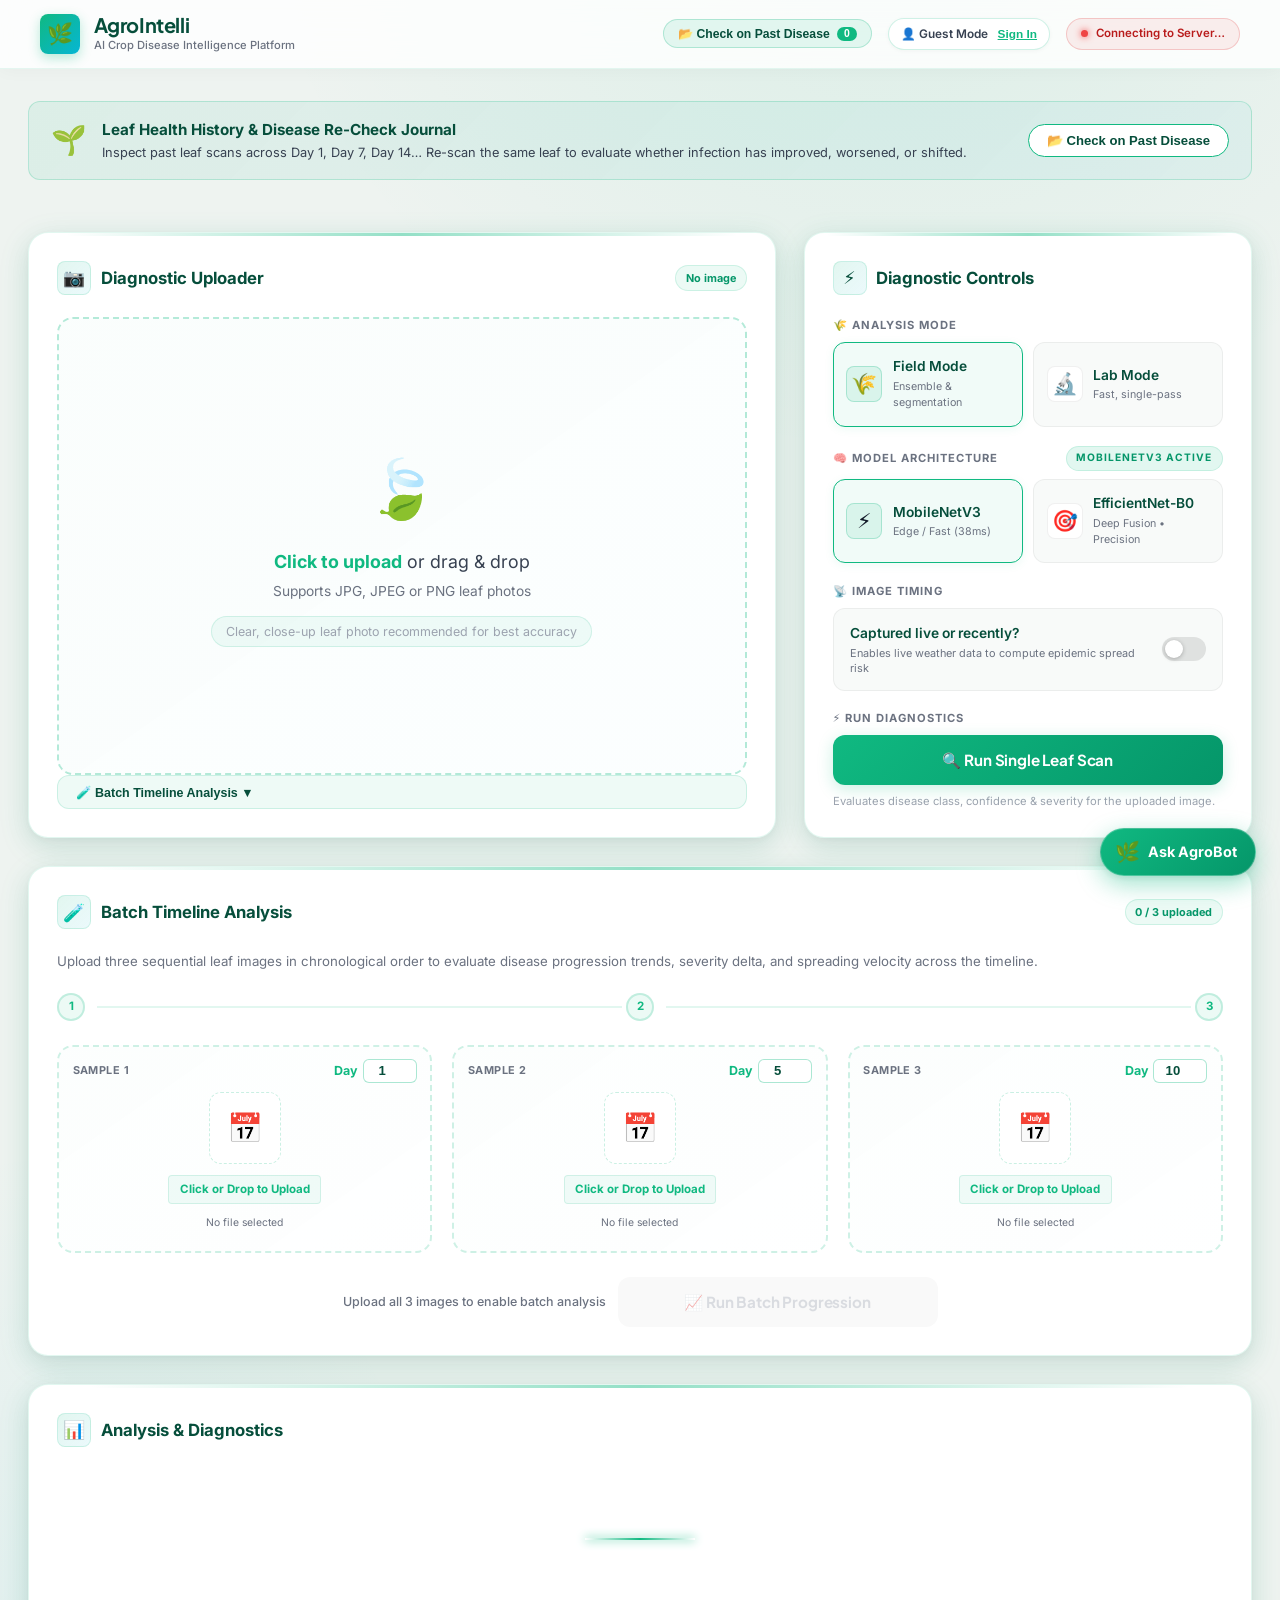
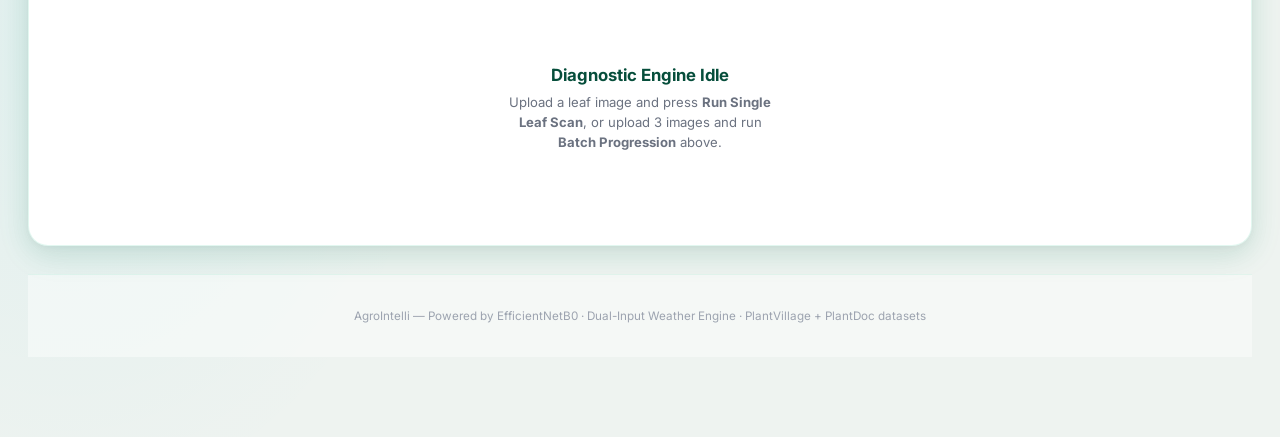
==== frontend/index.html @ dc9109de "fix(auth): resolve login credential field mismatch between frontend and backend" ====
<!DOCTYPE html>
<html lang="en">
<head>
  <meta charset="UTF-8" />
  <meta name="viewport" content="width=device-width, initial-scale=1.0" />
  <title>AgroIntelli — Advanced Crop Disease Intelligence</title>
  <meta name="description" content="AI-powered crop leaf disease detection with batch timeline analysis, weather-based spread risk, and agronomic treatment advisories." />
  <link rel="preconnect" href="https://fonts.googleapis.com">
  <link rel="preconnect" href="https://fonts.gstatic.com" crossorigin>
  <link href="https://fonts.googleapis.com/css2?family=Inter:ital,wght@0,300;0,400;0,500;0,600;0,700;1,400&family=Plus+Jakarta+Sans:wght@500;600;700;800&display=swap" rel="stylesheet">

  <style>
    /* ════════════════════════════════════════════════════════════
       DESIGN TOKENS & RESET
    ════════════════════════════════════════════════════════════ */
    *, *::before, *::after { box-sizing: border-box; margin: 0; padding: 0; }

    :root {
      --bg:           #eef3f0;
      --bg2:          #e6ede9;
      --surface:      #ffffff;
      --surface2:     #f8faf9;
      --border:       rgba(16,185,129,0.12);
      --border-strong:rgba(16,185,129,0.25);

      --green:        #10b981;
      --green-dark:   #059669;
      --green-xdark:  #064e3b;
      --teal:         #06b6d4;
      --teal-dark:    #0891b2;
      --mint:         #34d399;
      --amber:        #d97706;
      --red:          #dc2626;

      --text-1:       #111827;
      --text-2:       #374151;
      --text-3:       #6b7280;
      --text-4:       #9ca3af;

      --sh-xs: 0 1px 4px rgba(0,0,0,0.04);
      --sh-sm: 0 2px 10px rgba(0,0,0,0.05);
      --sh-md: 0 8px 28px rgba(0,0,0,0.06), 0 2px 6px rgba(0,0,0,0.03);
      --sh-lg: 0 16px 48px rgba(0,0,0,0.08), 0 4px 12px rgba(0,0,0,0.04);
      --sh-green: 0 8px 32px rgba(16,185,129,0.12);
      --sh-teal:  0 8px 32px rgba(6,182,212,0.12);

      --r-xl: 20px;
      --r-lg: 16px;
      --r-md: 12px;
      --r-sm: 8px;
      --r-xs: 6px;

      --ease: all 0.25s cubic-bezier(0.4,0,0.2,1);
    }

    html { scroll-behavior: smooth; }

    body {
      font-family: 'Inter', system-ui, sans-serif;
      background: var(--bg);
      background-image:
        radial-gradient(ellipse 80% 50% at 70% -10%, rgba(16,185,129,0.10) 0%, transparent 65%),
        radial-gradient(ellipse 50% 40% at 5% 80%,  rgba(6,182,212,0.06) 0%, transparent 60%);
      color: var(--text-1);
      min-height: 100vh;
      overflow-x: hidden;
      line-height: 1.55;
    }

    h1,h2,h3,h4 { font-family:'Plus Jakarta Sans',sans-serif; font-weight:700; letter-spacing:-0.02em; }

    ::-webkit-scrollbar { width:6px; height:6px; }
    ::-webkit-scrollbar-track { background:var(--bg); }
    ::-webkit-scrollbar-thumb { background:rgba(16,185,129,0.2); border-radius:4px; }
    ::-webkit-scrollbar-thumb:hover { background:rgba(16,185,129,0.35); }

    /* ════════════════════════════════════════════════════════════
       HEADER
    ════════════════════════════════════════════════════════════ */
    header {
      background: rgba(255,255,255,0.82);
      backdrop-filter: blur(18px);
      -webkit-backdrop-filter: blur(18px);
      border-bottom: 1px solid rgba(16,185,129,0.1);
      padding: 0.85rem 2.5rem;
      display: flex; align-items: center; justify-content: space-between;
      position: sticky; top:0; z-index:200;
      box-shadow: 0 2px 16px rgba(0,0,0,0.03);
    }
    .logo-wrap { display:flex; align-items:center; gap:0.85rem; }
    .logo-icon {
      width:40px; height:40px; border-radius:var(--r-sm);
      background: linear-gradient(135deg,#10b981,#06b6d4);
      display:flex; align-items:center; justify-content:center;
      font-size:1.3rem;
      box-shadow: 0 4px 12px rgba(16,185,129,0.3);
    }
    .logo-text-wrap h1 { font-size:1.25rem; color:var(--green-xdark); line-height:1.1; }
    .logo-text-wrap p  { font-size:0.7rem; color:var(--text-3); font-weight:500; margin-top:1px; }

    .header-right { display:flex; align-items:center; gap:1rem; }
    .status-pill {
      display:flex; align-items:center; gap:0.45rem;
      padding:0.38rem 0.9rem;
      border-radius:30px; font-size:0.72rem; font-weight:600;
      border:1px solid rgba(0,0,0,0.06); background:rgba(0,0,0,0.02);
      transition:var(--ease);
    }
    .status-pill .dot {
      width:7px; height:7px; border-radius:50%; background:#9ca3af; flex-shrink:0;
    }
    .status-pill.online  { background:rgba(16,185,129,0.08); border-color:rgba(16,185,129,0.22); color:#047857; }
    .status-pill.online .dot  { background:#10b981; box-shadow:0 0 7px #10b981; animation:pulse 2s infinite; }
    .status-pill.offline { background:rgba(220,38,38,0.07); border-color:rgba(220,38,38,0.2); color:#b91c1c; }
    .status-pill.offline .dot { background:#ef4444; box-shadow:0 0 7px #ef4444; }
    @keyframes pulse { 0%,100%{opacity:1} 50%{opacity:0.5} }

    /* ════════════════════════════════════════════════════════════
       PAGE LAYOUT
    ════════════════════════════════════════════════════════════ */
    .page {
      max-width: 1320px;
      margin: 0 auto;
      padding: 2rem 1.75rem 5rem;
      display: flex; flex-direction: column; gap: 1.75rem;
    }

    /* ════════════════════════════════════════════════════════════
       CARD BASE
    ════════════════════════════════════════════════════════════ */
    .card {
      background: var(--surface);
      border: 1px solid var(--border);
      border-radius: var(--r-xl);
      padding: 1.75rem;
      box-shadow: var(--sh-md), var(--sh-green);
      position: relative; overflow:hidden;
      transition: border-color 0.22s ease, box-shadow 0.22s ease;
    }
    .card::after {
      content:''; position:absolute; top:0; left:0; right:0; height:3px;
      background: linear-gradient(90deg, transparent 5%, rgba(16,185,129,0.45) 50%, transparent 95%);
    }
    .card:hover { border-color:var(--border-strong); box-shadow:var(--sh-lg), var(--sh-green); }

    .card-header {
      display:flex; align-items:center; justify-content:space-between;
      margin-bottom:1.35rem;
    }
    .card-title {
      display:flex; align-items:center; gap:0.6rem;
      font-size:1.05rem; color:var(--green-xdark); font-weight:700;
    }
    .card-title-icon {
      width:34px; height:34px; border-radius:var(--r-sm);
      background: linear-gradient(135deg,rgba(16,185,129,0.12),rgba(6,182,212,0.08));
      border:1px solid rgba(16,185,129,0.15);
      display:flex; align-items:center; justify-content:center; font-size:1.1rem;
    }
    .card-badge {
      font-size:0.68rem; font-weight:700; padding:0.22rem 0.6rem;
      border-radius:20px; background:rgba(16,185,129,0.08);
      color:var(--green-dark); border:1px solid rgba(16,185,129,0.15);
    }

    /* ════════════════════════════════════════════════════════════
       TOP ROW (2-col: Diagnostic Uploader & Diagnostic Controls)
    ════════════════════════════════════════════════════════════ */
    .top-row {
      display:grid;
      grid-template-columns: 1.25fr 0.75fr;
      gap:1.75rem;
      align-items:stretch; /* Equalize column heights */
    }
    .top-row > .card {
      display:flex;
      flex-direction:column;
      height:100%;
    }
    @media(max-width:900px) { .top-row{grid-template-columns:1fr;} }

    /* ════════════════════════════════════════════════════════════
       UPLOAD ZONE (Tall, Prominent Diagnostic Drop Area)
    ════════════════════════════════════════════════════════════ */
    .upload-zone {
      border: 2px dashed rgba(16,185,129,0.3);
      border-radius:var(--r-lg);
      padding: 3rem 2rem;
      text-align:center; cursor:pointer;
      background: linear-gradient(145deg, rgba(16,185,129,0.02), rgba(6,182,212,0.015));
      transition: var(--ease); position:relative;
      flex: 1; /* Expand to match Diagnostic Controls height */
      min-height: 420px; /* Generous height matching controls */
      display:flex;
      flex-direction:column;
      align-items:center;
      justify-content:center;
    }
    .upload-zone:hover, .upload-zone.drag-over {
      background: rgba(16,185,129,0.05);
      border-color: var(--green);
      box-shadow: inset 0 0 32px rgba(16,185,129,0.06);
    }
    /* The file input spans the whole zone */
    .upload-zone > input[type="file"] {
      position:absolute; inset:0; opacity:0; cursor:pointer; width:100%; height:100%; z-index:3;
    }
    .upload-zone.compact {
      flex: 0 0 auto;
      min-height: unset;
      padding:0.85rem 1.15rem;
      display:flex;
      align-items:center;
      gap:0.85rem;
      text-align:left;
      border-style:solid;
      border-color:rgba(16,185,129,0.2);
      margin-bottom:0.85rem;
    }
    .upload-zone.compact .uz-icon { font-size:1.4rem; animation:none !important; margin:0; }
    .upload-zone.compact .uz-sub  { display:none; }
    .upload-zone.compact .uz-hint { display:none; }
    .uz-icon { font-size:3.6rem; display:block; margin-bottom:0.9rem; animation:float 3s ease-in-out infinite; }
    @keyframes float { 0%,100%{transform:translateY(0)} 50%{transform:translateY(-6px)} }
    .uz-label { font-size:1.12rem; color:var(--text-2); }
    .uz-label strong { color:var(--green); font-weight:700; }
    .uz-sub  { font-size:0.86rem; color:var(--text-3); margin-top:5px; }
    .uz-hint {
      font-size:0.78rem; color:var(--text-4); display:inline-block; margin-top:14px;
      background:rgba(16,185,129,0.06); padding:5px 14px; border-radius:20px;
      border:1px solid rgba(16,185,129,0.14);
    }

    @keyframes shake { 0%,100%{transform:translateX(0)} 20%,60%{transform:translateX(-7px)} 40%,80%{transform:translateX(7px)} }
    .shake { animation:shake 0.35s ease-in-out; border-color:var(--red)!important; background:rgba(220,38,38,0.025)!important; }

    /* Preview block */
    #preview-wrap {
      display:none;
      flex: 1; /* Fill remaining height when compact header is active */
      min-height: 340px;
      margin-top:0;
      border-radius:var(--r-md); overflow:hidden;
      position:relative; border:1px solid var(--border); box-shadow:var(--sh-sm);
      animation:slideUp 0.25s ease;
      background:var(--surface2);
    }
    @keyframes slideUp { from{opacity:0;transform:translateY(8px)} to{opacity:1;transform:translateY(0)} }
    #preview-img {
      width:100%; height:100%; max-height:380px; object-fit:contain; display:block;
      padding:0.6rem; background:var(--surface2);
    }
    #remove-img {
      position:absolute; top:10px; right:10px;
      background:rgba(0,0,0,0.65); color:#fff; border:none; border-radius:50%;
      width:28px; height:28px; font-size:0.75rem; cursor:pointer;
      display:flex; align-items:center; justify-content:center; transition:var(--ease);
      z-index:10;
    }
    #remove-img:hover { background:var(--red); transform:scale(1.1); }

    .batch-scroll-btn {
      display:inline-flex; align-items:center; gap:0.4rem;
      margin-top:auto; /* Anchor to bottom of uploader card */
      padding:0.55rem 1.1rem; border-radius:var(--r-md); cursor:pointer;
      font-size:0.78rem; font-weight:700; color:var(--green-xdark);
      background:rgba(16,185,129,0.07); border:1px solid rgba(16,185,129,0.16);
      transition:var(--ease);
    }
    .batch-scroll-btn:hover { background:rgba(16,185,129,0.13); border-color:var(--green); transform:translateY(-1px); }

    /* ════════════════════════════════════════════════════════════
       RIGHT CONTROLS CARD
    ════════════════════════════════════════════════════════════ */
    .ctrl-section { display:flex; flex-direction:column; gap:1.2rem; }

    .ctrl-section-label {
      font-size:0.7rem; font-weight:700; text-transform:uppercase;
      letter-spacing:0.09em; color:var(--text-3); margin-bottom:0.5rem;
    }

    /* Mode cards */
    .mode-grid { display:grid; grid-template-columns:1fr 1fr; gap:0.65rem; }
    .mode-card {
      background:var(--surface2); border:1px solid rgba(0,0,0,0.05);
      border-radius:var(--r-md); padding:0.85rem 0.8rem;
      cursor:pointer; display:flex; align-items:center; gap:0.65rem;
      transition:var(--ease); user-select:none;
    }
    .mode-card:hover { background:rgba(16,185,129,0.03); border-color:rgba(16,185,129,0.15); }
    .mode-card.active {
      background:rgba(16,185,129,0.06); border-color:var(--green);
      box-shadow:0 2px 10px rgba(16,185,129,0.08);
    }
    .mc-icon {
      width:36px; height:36px; border-radius:var(--r-sm);
      background:#fff; border:1px solid rgba(0,0,0,0.06);
      display:flex; align-items:center; justify-content:center; font-size:1.3rem;
      flex-shrink:0; transition:var(--ease);
    }
    .mode-card.active .mc-icon { background:rgba(16,185,129,0.1); border-color:rgba(16,185,129,0.25); }
    .mc-title { font-size:0.86rem; font-weight:600; color:var(--green-xdark); }
    .mc-desc  { font-size:0.67rem; color:var(--text-3); margin-top:1px; }

    /* Toggle pill */
    .toggle-pill {
      background:var(--surface2); border:1px solid rgba(0,0,0,0.05);
      border-radius:var(--r-md); padding:0.85rem 1rem;
      display:flex; align-items:center; justify-content:space-between; gap:0.8rem;
    }
    .tp-info {}
    .tp-title { font-size:0.86rem; font-weight:600; color:var(--green-xdark); }
    .tp-desc  { font-size:0.68rem; color:var(--text-3); margin-top:2px; line-height:1.4; }
    .switch { position:relative; display:inline-block; width:44px; height:24px; flex-shrink:0; }
    .switch input { opacity:0; width:0; height:0; }
    .slider { position:absolute; cursor:pointer; inset:0; background:rgba(0,0,0,0.1); border-radius:34px; transition:.28s; }
    .slider::before { position:absolute; content:''; height:18px; width:18px; left:3px; bottom:3px; background:#fff; border-radius:50%; box-shadow:0 1px 4px rgba(0,0,0,0.25); transition:.28s cubic-bezier(0.4,0,0.2,1); }
    .switch input:checked + .slider { background:var(--green); }
    .switch input:checked + .slider::before { transform:translateX(20px); }

    /* Primary action button */
    .btn {
      width:100%; padding:0.92rem 1.2rem;
      border:none; border-radius:var(--r-md);
      font-family:'Plus Jakarta Sans',sans-serif;
      font-size:0.95rem; font-weight:700; cursor:pointer;
      display:flex; align-items:center; justify-content:center; gap:0.5rem;
      transition:var(--ease); letter-spacing:-0.01em; position:relative; overflow:hidden;
    }
    .btn::before {
      content:''; position:absolute; inset:0;
      background:rgba(255,255,255,0); transition:background 0.2s;
    }
    .btn:hover:not(:disabled)::before { background:rgba(255,255,255,0.08); }
    .btn-green {
      background:linear-gradient(135deg,var(--green),var(--green-dark));
      color:#fff; box-shadow:0 4px 16px rgba(16,185,129,0.22);
    }
    .btn-green:hover:not(:disabled) { transform:translateY(-1.5px); box-shadow:0 7px 22px rgba(16,185,129,0.3); }
    .btn-teal  {
      background:linear-gradient(135deg,var(--teal),var(--teal-dark));
      color:#fff; box-shadow:0 4px 16px rgba(6,182,212,0.22);
    }
    .btn-teal:hover:not(:disabled) { transform:translateY(-1.5px); box-shadow:0 7px 22px rgba(6,182,212,0.3); }
    .btn:active:not(:disabled) { transform:translateY(0) !important; }
    .btn:disabled { opacity:0.38; cursor:not-allowed; background:rgba(0,0,0,0.07); color:var(--text-4); box-shadow:none; }

    .spinner { width:17px; height:17px; border:2px solid rgba(255,255,255,.3); border-top-color:#fff; border-radius:50%; animation:spin .65s linear infinite; display:none; flex-shrink:0; }
    @keyframes spin { to{transform:rotate(360deg)} }

    /* Hidden radio (no pointer-events kill needed - these are truly hidden) */
    .radio-hidden { position:absolute; opacity:0; width:0; height:0; pointer-events:none; }

    /* ════════════════════════════════════════════════════════════
       BATCH ANALYSIS — FULL WIDTH
    ════════════════════════════════════════════════════════════ */
    .step-indicator {
      display:flex; align-items:center; gap:0; margin-bottom:1.5rem;
    }
    .step-item {
      display:flex; align-items:center; gap:0.5rem; flex:1;
    }
    .step-item:last-child { flex:0; }
    .step-dot {
      width:28px; height:28px; border-radius:50%; flex-shrink:0;
      background:rgba(16,185,129,0.08); border:2px solid rgba(16,185,129,0.2);
      display:flex; align-items:center; justify-content:center;
      font-size:0.72rem; font-weight:700; color:var(--green);
      transition:var(--ease);
    }
    .step-dot.filled {
      background:var(--green); border-color:var(--green); color:#fff;
      box-shadow:0 2px 8px rgba(16,185,129,0.3);
    }
    .step-dot.filled::after { content:'✓'; font-size:0.82rem; }
    .step-dot.filled span { display:none; }
    .step-line { flex:1; height:2px; background:rgba(16,185,129,0.12); margin:0 0.25rem; transition:var(--ease); }
    .step-line.filled { background:var(--green); }
    .step-label { font-size:0.68rem; font-weight:600; color:var(--text-3); }

    /* Batch slot grid */
    .batch-grid {
      display:grid; grid-template-columns:repeat(3,1fr); gap:1.25rem;
    }
    @media(max-width:640px) { .batch-grid{grid-template-columns:1fr;} }

    .batch-slot {
      border:2px dashed rgba(16,185,129,0.2);
      border-radius:var(--r-lg);
      background:linear-gradient(145deg,rgba(16,185,129,0.01),rgba(6,182,212,0.005));
      transition:var(--ease); position:relative;
      cursor:pointer; overflow:hidden;
    }
    .batch-slot:hover { border-color:var(--green); background:rgba(16,185,129,0.03); box-shadow:var(--sh-sm); }
    .batch-slot.has-file { border-style:solid; border-color:rgba(16,185,129,0.3); background:rgba(16,185,129,0.02); }
    .batch-slot.drag-over { border-color:var(--green); background:rgba(16,185,129,0.06); box-shadow:0 0 0 4px rgba(16,185,129,0.08); }

    /* THE FIX: file input covers entire slot, pointer-events:auto */
    .batch-file-input {
      position:absolute; inset:0; opacity:0; cursor:pointer;
      width:100%; height:100%;
      z-index: 2;
      pointer-events:auto; /* critical: allow clicks */
    }

    .bs-slot-header {
      position: relative;
      z-index: 10;
    }

    .batch-day-input {
      position: relative;
      z-index: 12;
      pointer-events: auto !important;
      cursor: text !important;
      transition: var(--ease);
    }
    .batch-day-input:focus {
      outline: none;
      border-color: var(--green) !important;
      box-shadow: 0 0 0 3px rgba(16,185,129,0.18);
    }

    .batch-slot-body { padding:0.8rem 1rem 1.25rem; display:flex; flex-direction:column; align-items:center; gap:0.7rem; }

    .bs-day-tag {
      font-size:0.68rem; font-weight:700; text-transform:uppercase; letter-spacing:0.08em;
      color:var(--green); background:rgba(16,185,129,0.08);
      padding:0.2rem 0.6rem; border-radius:20px; border:1px solid rgba(16,185,129,0.15);
    }
    .bs-thumb-wrap {
      width:72px; height:72px; border-radius:var(--r-md);
      background:#fff; border:1.5px dashed rgba(16,185,129,0.22);
      display:flex; align-items:center; justify-content:center;
      font-size:1.8rem; overflow:hidden; transition:var(--ease); flex-shrink:0;
    }
    .batch-slot:hover .bs-thumb-wrap { border-color:var(--green); background:rgba(16,185,129,0.04); }
    .bs-thumb-wrap img { width:100%; height:100%; object-fit:cover; border-radius:var(--r-md); }
    .bs-upload-cta {
      font-size:0.72rem; font-weight:700; color:var(--green);
      background:rgba(16,185,129,0.06); padding:0.28rem 0.65rem;
      border-radius:4px; border:1px solid rgba(16,185,129,0.14);
    }
    .bs-fname {
      font-size:0.65rem; color:var(--text-3);
      max-width:100%; overflow:hidden; text-overflow:ellipsis; white-space:nowrap; text-align:center;
    }

    /* Batch run row */
    .batch-run-row {
      display:flex; justify-content:center; align-items:center; margin-top:1.5rem;
      gap:0.75rem; flex-wrap:wrap;
    }
    .batch-run-row .btn { max-width:320px; }

    .batch-counter {
      font-size:0.78rem; color:var(--text-3); font-weight:500;
    }
    .batch-counter strong { color:var(--green-xdark); }

    /* ════════════════════════════════════════════════════════════
       DIAGNOSTICS PANEL — FULL WIDTH
    ════════════════════════════════════════════════════════════ */
    .diag-placeholder {
      display:flex; flex-direction:column; align-items:center; justify-content:center;
      padding:4rem 2rem; text-align:center; gap:0;
    }
    .ph-anim-wrap { width:110px; height:110px; position:relative; margin-bottom:1.25rem; }
    .ph-leaf { fill:none; stroke:url(#lgf); stroke-width:2.5; stroke-dasharray:420; stroke-dashoffset:420; animation:drawl 4s ease-in-out infinite alternate; }
    @keyframes drawl { to{stroke-dashoffset:0} }
    .ph-scan {
      position:absolute; top:5%; left:0; width:100%; height:2px;
      background:linear-gradient(90deg,transparent,var(--green),transparent);
      box-shadow:0 0 10px var(--green); animation:scan 2.8s linear infinite;
    }
    @keyframes scan { 0%{top:5%;opacity:0} 10%,90%{opacity:0.9} 100%{top:92%;opacity:0} }
    .ph-title { font-size:1.05rem; font-weight:700; color:var(--green-xdark); }
    .ph-sub   { font-size:0.82rem; color:var(--text-3); max-width:280px; margin-top:5px; line-height:1.5; }

    /* Results */
    #results-view { display:none; }
    .results-flow { display:flex; flex-direction:column; gap:1.5rem; }

    /* Hero banner */
    .hero-banner {
      background:linear-gradient(135deg,rgba(16,185,129,0.06) 0%,rgba(6,182,212,0.03) 100%);
      border:1px solid rgba(16,185,129,0.14); border-radius:var(--r-lg);
      padding:1.4rem 1.75rem;
      display:flex; align-items:center; justify-content:space-between; gap:1.5rem;
      box-shadow:var(--sh-xs);
    }
    @media(max-width:540px){.hero-banner{flex-direction:column;text-align:center;}}
    .hb-tag  { font-size:0.68rem; font-weight:700; text-transform:uppercase; letter-spacing:0.08em; color:var(--green); }
    .hb-name { font-size:1.4rem; font-weight:800; color:var(--green-xdark); text-transform:capitalize; line-height:1.2; margin-top:2px; }

    /* SVG gauge */
    .gauge-wrap { position:relative; width:82px; height:82px; flex-shrink:0; }
    .g-svg { transform:rotate(-90deg); }
    .g-bg   { fill:none; stroke:rgba(0,0,0,0.05); stroke-width:7; }
    .g-fill { fill:none; stroke:url(#gg); stroke-width:7; stroke-linecap:round; transition:stroke-dashoffset 0.9s cubic-bezier(0.4,0,0.2,1); }
    .gauge-pct {
      position:absolute; inset:0; display:flex; align-items:center; justify-content:center;
      font-family:'Plus Jakarta Sans',sans-serif; font-size:1.05rem; font-weight:800; color:var(--green-xdark);
    }

    /* Section title */
    .sec-head {
      font-size:0.7rem; font-weight:700; text-transform:uppercase; letter-spacing:0.09em; color:var(--text-3);
      border-bottom:1px solid rgba(16,185,129,0.1); padding-bottom:0.4rem;
      margin-bottom:0.8rem; display:flex; align-items:center; gap:0.4rem;
    }

    /* Classifier bars */
    .bar-list { display:flex; flex-direction:column; gap:0.8rem; }
    .bar-label { display:flex; justify-content:space-between; font-size:0.82rem; margin-bottom:4px; }
    .bar-cn { color:var(--text-1); font-weight:500; text-transform:capitalize; }
    .bar-pv { color:var(--green); font-weight:700; }
    .bar-track { background:rgba(0,0,0,0.03); border-radius:10px; height:10px; overflow:hidden; }
    .bar-fill { height:100%; border-radius:10px; width:0; background:linear-gradient(90deg,var(--teal),var(--green)); transition:width 0.85s cubic-bezier(0.4,0,0.2,1); }

    /* Grad-CAM Card & Damage Meter */
    .gc-card {
      background: var(--surface2);
      border: 1px solid rgba(16,185,129,0.14);
      border-radius: var(--r-md);
      padding: 1.15rem;
      display: grid;
      grid-template-columns: 210px 1fr;
      gap: 1.25rem;
      align-items: center;
    }
    @media(max-width: 640px) {
      .gc-card { grid-template-columns: 1fr; }
    }
    .gc-img-wrap {
      position: relative;
      border-radius: var(--r-sm);
      overflow: hidden;
      border: 1px solid rgba(0,0,0,0.08);
      background: #000;
      aspect-ratio: 1;
      max-height: 210px;
      display: flex;
      align-items: center;
      justify-content: center;
    }
    .gc-img {
      width: 100%;
      height: 100%;
      object-fit: cover;
      display: block;
      transition: opacity 0.2s ease;
    }
    .gc-img-badge {
      position: absolute;
      top: 8px;
      left: 8px;
      background: rgba(0,0,0,0.65);
      color: #fff;
      font-size: 0.65rem;
      font-weight: 700;
      padding: 0.2rem 0.5rem;
      border-radius: 12px;
      backdrop-filter: blur(4px);
      pointer-events: none;
    }
    .gc-toggle-btn {
      position: absolute;
      bottom: 8px;
      right: 8px;
      background: rgba(255,255,255,0.92);
      color: var(--green-xdark);
      border: 1px solid rgba(0,0,0,0.1);
      font-size: 0.66rem;
      font-weight: 700;
      padding: 0.25rem 0.55rem;
      border-radius: 12px;
      cursor: pointer;
      box-shadow: var(--sh-xs);
      transition: var(--ease);
      display: flex;
      align-items: center;
      gap: 3px;
    }
    .gc-toggle-btn:hover {
      background: #fff;
      transform: scale(1.03);
    }
    .gc-details {
      display: flex;
      flex-direction: column;
      gap: 0.65rem;
    }
    .gc-top {
      display: flex;
      justify-content: space-between;
      align-items: flex-start;
      flex-wrap: wrap;
      gap: 0.4rem;
    }
    .gc-metric {
      display: flex;
      flex-direction: column;
    }
    .gc-metric-label {
      font-size: 0.68rem;
      text-transform: uppercase;
      letter-spacing: 0.06em;
      color: var(--text-3);
      font-weight: 700;
    }
    .gc-metric-val {
      font-size: 1.85rem;
      font-weight: 800;
      font-family: 'Plus Jakarta Sans', sans-serif;
      line-height: 1.1;
      margin-top: 2px;
      color: var(--green-xdark);
    }
    .gc-badge {
      display: inline-flex;
      align-items: center;
      padding: 0.22rem 0.65rem;
      border-radius: 20px;
      font-size: 0.72rem;
      font-weight: 700;
    }
    .gc-badge-mild     { background: rgba(16,185,129,0.1); color: #047857; border: 1px solid rgba(16,185,129,0.2); }
    .gc-badge-moderate { background: rgba(217,119,6,0.1);  color: #b45309; border: 1px solid rgba(217,119,6,0.2); }
    .gc-badge-severe   { background: rgba(220,38,38,0.1);  color: #dc2626; border: 1px solid rgba(220,38,38,0.2); }
    .gc-badge-healthy  { background: rgba(16,185,129,0.1); color: #047857; border: 1px solid rgba(16,185,129,0.2); }

    .gc-bar-track {
      background: rgba(0,0,0,0.06);
      border-radius: 10px;
      height: 8px;
      overflow: hidden;
      width: 100%;
    }
    .gc-bar-fill {
      height: 100%;
      border-radius: 10px;
      width: 0%;
      transition: width 0.9s cubic-bezier(0.4, 0, 0.2, 1);
    }
    .gc-legend {
      display: flex;
      align-items: center;
      justify-content: space-between;
      font-size: 0.64rem;
      color: var(--text-4);
      margin-top: 2px;
    }
    .gc-legend-bar {
      height: 4px;
      border-radius: 2px;
      background: linear-gradient(90deg, #0000ff, #00ffff, #00ff00, #ffff00, #ff0000);
      margin: 4px 0 2px;
    }

    /* Diagnostics grid */
    .info-grid { display:grid; grid-template-columns:repeat(auto-fit,minmax(150px,1fr)); gap:0.7rem; }
    .info-box { background:var(--surface2); border:1px solid rgba(0,0,0,0.04); border-radius:var(--r-md); padding:0.85rem 1rem; }
    .info-box .ib-l { font-size:0.67rem; text-transform:uppercase; letter-spacing:0.05em; color:var(--text-3); font-weight:600; }
    .info-box .ib-v { font-size:1rem; font-weight:700; color:var(--green-xdark); margin-top:2px; }

    /* Risk panel */
    .risk-box { background:var(--surface2); border:1px solid rgba(0,0,0,0.04); border-radius:var(--r-md); padding:1rem 1.1rem; }
    .risk-head { display:flex; align-items:center; gap:0.65rem; margin-bottom:0.45rem; flex-wrap:wrap; }
    .risk-badge { display:inline-flex; align-items:center; padding:0.2rem 0.6rem; border-radius:20px; font-size:0.7rem; font-weight:700; text-transform:uppercase; }
    .risk-HIGH     { background:rgba(220,38,38,0.09); color:#dc2626; border:1px solid rgba(220,38,38,0.18); }
    .risk-MODERATE { background:rgba(217,119,6,0.09); color:#d97706; border:1px solid rgba(217,119,6,0.18); }
    .risk-LOW,.risk-None { background:rgba(16,185,129,0.09); color:#047857; border:1px solid rgba(16,185,129,0.18); }
    .risk-score { font-size:0.8rem; font-weight:700; color:var(--green-xdark); }
    .risk-desc { font-size:0.8rem; color:var(--text-2); line-height:1.55; }

    /* Treatment */
    .care-box {
      border-left:4px solid var(--amber); border-radius:0 var(--r-md) var(--r-md) 0;
      background:linear-gradient(135deg,rgba(217,119,6,0.04),transparent);
      padding:1.1rem 1.3rem; font-size:0.87rem; line-height:1.6; color:var(--text-1);
    }
    .care-tag { font-size:0.7rem; font-weight:700; text-transform:uppercase; letter-spacing:0.07em; color:var(--amber); margin-bottom:0.35rem; }

    /* Warning / demo panels */
    .warn-box,.demo-box {
      border-radius:var(--r-md); padding:0.8rem 1rem;
      display:flex; align-items:flex-start; gap:0.6rem; margin-top:0.6rem;
    }
    .warn-box { background:rgba(220,38,38,0.04); border:1px solid rgba(220,38,38,0.14); }
    .warn-box p { font-size:0.78rem; color:#991b1b; }
    .demo-box { background:rgba(6,182,212,0.05); border:1px solid rgba(6,182,212,0.18); }
    .demo-box p { font-size:0.78rem; color:#0891b2; }

    /* Weather widget */
    .wx-widget { background:rgba(16,185,129,0.03); border:1px solid var(--border); border-radius:var(--r-md); padding:1.1rem; }
    .wx-head { display:flex; align-items:center; justify-content:space-between; margin-bottom:0.75rem; }
    .wx-head h4 { font-size:0.88rem; color:var(--green-xdark); }
    .wx-head span { font-size:0.72rem; color:var(--text-3); font-weight:500; }
    .wx-tiles { display:grid; grid-template-columns:repeat(auto-fit,minmax(72px,1fr)); gap:0.5rem; }
    .wx-tile { background:#fff; border:1px solid rgba(16,185,129,0.08); border-radius:var(--r-sm); padding:0.6rem 0.4rem; text-align:center; transition:var(--ease); }
    .wx-tile:hover { border-color:var(--green); transform:translateY(-1px); box-shadow:var(--sh-xs); }
    .wx-tile .wi { font-size:1.2rem; margin-bottom:2px; }
    .wx-tile .wv { font-size:0.82rem; font-weight:700; color:var(--green-xdark); }
    .wx-tile .wl { font-size:0.62rem; color:var(--text-3); margin-top:1px; }
    .wx-ts { font-size:0.62rem; color:var(--text-4); text-align:right; margin-top:0.45rem; }
    .wx-pending { font-size:0.75rem; color:var(--text-3); font-style:italic; padding:0.5rem; text-align:center; }

    /* Batch progression extras */
    .prog-card {
      border-left:4px solid var(--green); border-radius:0 var(--r-md) var(--r-md) 0;
      background:linear-gradient(135deg,rgba(16,185,129,0.05),transparent);
      padding:1rem 1.25rem;
    }
    .prog-title { font-size:0.92rem; font-weight:700; color:var(--green-xdark); margin-bottom:0.25rem; }
    .prog-desc  { font-size:0.83rem; color:var(--text-2); line-height:1.5; }
    .prog-note  { font-size:0.7rem; color:var(--text-4); margin-top:0.4rem; }

    .sparkline-card { background:#fff; border:1px solid var(--border); border-radius:var(--r-md); padding:1.1rem; box-shadow:var(--sh-xs); }
    .spark-lbl { font-size:0.7rem; font-weight:700; text-transform:uppercase; letter-spacing:0.07em; color:var(--text-3); margin-bottom:0.75rem; }
    .spark-svg-wrap { width:100%; height:118px; }

    .tl-list { display:flex; flex-direction:column; gap:0.85rem; position:relative; padding-left:1.6rem; }
    .tl-list::before { content:''; position:absolute; left:7px; top:0; bottom:0; width:2px; background:rgba(16,185,129,0.12); }
    .tl-card { background:#fff; border:1px solid rgba(16,185,129,0.08); border-radius:var(--r-md); padding:1rem; position:relative; transition:var(--ease); box-shadow:var(--sh-xs); }
    .tl-card:hover { border-color:rgba(16,185,129,0.22); box-shadow:var(--sh-sm); }
    .tl-card::before { content:''; position:absolute; left:-21px; top:20px; width:10px; height:10px; border-radius:50%; background:#d1d5db; border:2px solid #fff; box-shadow:0 1px 3px rgba(0,0,0,0.12); }
    .tl-card.active::before { background:var(--green); box-shadow:0 0 8px rgba(16,185,129,0.5); }
    .tl-head { display:flex; justify-content:space-between; align-items:center; margin-bottom:0.55rem; flex-wrap:wrap; gap:0.35rem; }
    .tl-day { font-family:'Plus Jakarta Sans',sans-serif; font-size:0.83rem; font-weight:700; color:var(--green-xdark); display:flex; align-items:center; gap:0.4rem; }
    .tl-thumb { width:22px; height:22px; border-radius:4px; object-fit:cover; border:1px solid rgba(16,185,129,0.12); }
    .delta { font-size:0.7rem; font-weight:600; padding:0.15rem 0.5rem; border-radius:12px; }
    .delta-up  { background:rgba(220,38,38,0.09); color:#dc2626; }
    .delta-dn  { background:rgba(16,185,129,0.09); color:#047857; }
    .delta-st  { background:rgba(0,0,0,0.05); color:var(--text-3); }
    .tl-body { display:grid; grid-template-columns:1fr 1fr; gap:0.5rem; font-size:0.78rem; }
    .tl-body>div { display:flex; flex-direction:column; }
    .tl-sl { color:var(--text-3); font-size:0.67rem; text-transform:uppercase; letter-spacing:0.04em; }
    .tl-sv { color:var(--text-1); font-weight:600; margin-top:1px; }

    /* Error */
    .err-box { background:rgba(220,38,38,0.04); border:1px solid rgba(220,38,38,0.15); border-radius:var(--r-md); padding:1rem 1.1rem; color:#b91c1c; font-size:0.86rem; display:flex; gap:0.7rem; align-items:flex-start; }

    /* Footer */
    footer { text-align:center; padding:2rem 1.5rem; color:var(--text-4); font-size:0.73rem; border-top:1px solid rgba(16,185,129,0.08); background:rgba(255,255,255,0.4); }

    /* Journal & Auth Elements */
    .journal-hero-card {
      background: linear-gradient(135deg, rgba(16,185,129,0.08), rgba(6,182,212,0.05));
      border: 1px solid rgba(16,185,129,0.22);
      border-radius: var(--r-md);
      padding: 1rem 1.4rem;
      margin-bottom: 1.5rem;
      display: flex;
      align-items: center;
      justify-content: space-between;
      gap: 1rem;
      flex-wrap: wrap;
    }
    .jhc-content { display:flex; align-items:center; gap:0.9rem; }
    .jhc-icon { font-size: 1.8rem; }
    .jhc-title { font-weight: 700; color: var(--green-xdark); font-size: 0.95rem; }
    .jhc-sub { font-size: 0.8rem; color: var(--text-2); margin-top: 2px; }

    .header-journal-btn {
      display: inline-flex; align-items: center; gap: 0.45rem;
      padding: 0.4rem 0.9rem; border-radius: 20px;
      font-size: 0.76rem; font-weight: 700; cursor: pointer;
      background: rgba(16,185,129,0.1); border: 1px solid rgba(16,185,129,0.25);
      color: var(--green-xdark); transition: var(--ease);
    }
    .header-journal-btn:hover { background: rgba(16,185,129,0.18); transform: translateY(-1px); }
    .header-journal-btn .badge {
      background: var(--green); color: #fff; border-radius: 10px;
      padding: 0.1rem 0.45rem; font-size: 0.65rem; font-weight: 800;
    }

    .user-pill {
      display: inline-flex; align-items: center; gap: 0.45rem;
      padding: 0.35rem 0.75rem; border-radius: 20px;
      font-size: 0.74rem; font-weight: 600; background: #ffffff;
      border: 1px solid rgba(16,185,129,0.2); color: var(--text-2);
      box-shadow: var(--sh-xs);
    }
    .auth-link-btn {
      color: var(--green); font-weight: 700; cursor: pointer; border: none; background: none; padding: 0;
      font-size: 0.74rem; text-decoration: underline; margin-left: 2px;
    }

    /* Modal System */
    .modal-backdrop {
      position: fixed; inset: 0; background: rgba(0,0,0,0.5);
      backdrop-filter: blur(5px); display: none; align-items: center; justify-content: center;
      z-index: 9999; padding: 1.25rem;
    }
    .modal-dialog {
      background: #ffffff; border-radius: var(--r-lg); width: 100%; max-width: 600px;
      box-shadow: var(--sh-lg); border: 1px solid var(--border);
      max-height: 90vh; overflow-y: auto; display: flex; flex-direction: column;
      animation: slideUp 0.22s ease;
    }
    .modal-head {
      padding: 1.15rem 1.4rem; border-bottom: 1px solid var(--border);
      display: flex; justify-content: space-between; align-items: center;
      background: var(--surface2);
    }
    .modal-head h3 { font-size: 1.05rem; font-weight: 700; color: var(--green-xdark); display:flex; align-items:center; gap:0.5rem; margin:0; }
    .modal-close {
      background: rgba(0,0,0,0.06); border: none; border-radius: 50%;
      width: 28px; height: 28px; font-size: 0.8rem; cursor: pointer;
      display: flex; align-items: center; justify-content: center; transition: var(--ease);
    }
    .modal-close:hover { background: var(--red); color: #fff; }
    .modal-body { padding: 1.35rem 1.4rem; display: flex; flex-direction: column; gap: 1rem; }

    /* Auth tabs & forms */
    .auth-tabs { display: flex; border-bottom: 1px solid var(--border); margin-bottom: 0.5rem; }
    .auth-tab {
      flex: 1; padding: 0.65rem; text-align: center; font-size: 0.82rem; font-weight: 700;
      cursor: pointer; color: var(--text-3); border-bottom: 2px solid transparent;
    }
    .auth-tab.active { color: var(--green); border-bottom-color: var(--green); }
    .form-group { display: flex; flex-direction: column; gap: 0.35rem; }
    .form-group label { font-size: 0.72rem; font-weight: 700; color: var(--text-2); text-transform: uppercase; letter-spacing: 0.04em; }
    .form-control {
      padding: 0.65rem 0.85rem; border: 1px solid var(--border); border-radius: var(--r-sm);
      font-size: 0.88rem; outline: none; transition: var(--ease);
    }
    .form-control:focus { border-color: var(--green); box-shadow: 0 0 0 3px rgba(16,185,129,0.12); }

    /* Plant Journal List */
    .journal-list { display: flex; flex-direction: column; gap: 0.85rem; max-height: 420px; overflow-y: auto; }
    .journal-card {
      background: var(--surface2); border: 1px solid rgba(16,185,129,0.14);
      border-radius: var(--r-md); padding: 1rem 1.15rem; display: flex; flex-direction: column;
      gap: 0.65rem; transition: var(--ease);
    }
    .journal-card:hover { border-color: var(--green); box-shadow: var(--sh-xs); }
    .jc-head { display: flex; justify-content: space-between; align-items: flex-start; }
    .jc-title { font-weight: 700; font-size: 0.94rem; color: var(--green-xdark); }
    .jc-dates { font-size: 0.72rem; color: var(--text-3); }
    .jc-body { display: flex; justify-content: space-between; align-items: center; flex-wrap: wrap; gap: 0.5rem; font-size: 0.8rem; }
    .jc-pill { padding: 0.2rem 0.55rem; border-radius: 12px; font-weight: 700; font-size: 0.72rem; }
    .jc-actions { display: flex; align-items: center; gap: 0.5rem; }

    /* Comparison Box for Re-checking */
    .compare-container {
      background: #ffffff; border: 1px solid rgba(16,185,129,0.2);
      border-radius: var(--r-md); padding: 1.15rem; margin-top: 0.5rem;
    }
    .compare-grid { display: grid; grid-template-columns: 1fr 1fr; gap: 1rem; }
    .compare-col {
      background: var(--surface2); padding: 0.85rem; border-radius: var(--r-sm);
      border: 1px solid rgba(0,0,0,0.05); text-align: center;
    }
    .compare-col h5 { font-size: 0.74rem; text-transform: uppercase; color: var(--text-3); margin-bottom: 0.4rem; letter-spacing:0.04em; }
    .compare-verdict-banner {
      margin-top: 0.85rem; padding: 0.8rem 1rem; border-radius: var(--r-sm);
      display: flex; align-items: center; gap: 0.75rem; font-size: 0.84rem;
    }

    /* Responsive tweaks for mobile & tablets */
    @media(max-width:768px){
      header {
        padding: 0.75rem 1rem;
        flex-direction: column;
        align-items: stretch;
        gap: 0.75rem;
      }
      .logo-wrap { justify-content: flex-start; }
      .header-right {
        width: 100%;
        display: flex;
        flex-wrap: wrap;
        align-items: center;
        justify-content: space-between;
        gap: 0.5rem;
      }
      .page { padding: 1rem 0.75rem 4rem; gap: 1.25rem; }
      .card { padding: 1.15rem; }
      .journal-hero-card {
        flex-direction: column;
        align-items: stretch;
        gap: 0.9rem;
      }
      .journal-hero-card button { width: 100%; justify-content: center; }
      .modal-box {
        width: 95% !important;
        max-width: 95% !important;
        margin: 0.5rem !important;
        padding: 1.25rem !important;
        max-height: 90vh;
      }
      .compare-grid {
        grid-template-columns: 1fr !important;
      }
      .bottom-save-grid {
        grid-template-columns: 1fr !important;
      }
      .jc-head {
        flex-direction: column;
        align-items: flex-start;
        gap: 0.4rem;
      }
      .jc-actions {
        flex-wrap: wrap;
        width: 100%;
      }
      .jc-actions button {
        flex: 1;
        justify-content: center;
      }
    }
  </style>
</head>
<body>

<!-- ══════════════ HEADER ══════════════ -->
<header>
  <div class="logo-wrap">
    <div class="logo-icon">🌿</div>
    <div class="logo-text-wrap">
      <h1>AgroIntelli</h1>
      <p>AI Crop Disease Intelligence Platform</p>
    </div>
  </div>
  <div class="header-right">
    <button class="header-journal-btn" id="btn-header-journal" title="Open Leaf Health Journal">
      <span>📂 Check on Past Disease</span>
      <span class="badge" id="header-records-count">0</span>
    </button>
    <div class="user-pill" id="user-badge-wrap">
      <span id="user-pill-label">👤 Guest Mode</span>
      <button class="auth-link-btn" id="btn-open-auth">Sign In</button>
    </div>
    <div class="status-pill" id="status-pill">
      <span class="dot"></span>
      <span id="status-text">Checking…</span>
    </div>
  </div>
</header>

<div class="page">

  <!-- ══════════════ LANDING PAGE JOURNAL ACTION CARD ══════════════ -->
  <div class="journal-hero-card" id="journal-hero-banner">
    <div class="jhc-content">
      <div class="jhc-icon">🌱</div>
      <div>
        <div class="jhc-title">Leaf Health History &amp; Disease Re-Check Journal</div>
        <div class="jhc-sub">Inspect past leaf scans across Day 1, Day 7, Day 14… Re-scan the same leaf to evaluate whether infection has improved, worsened, or shifted.</div>
      </div>
    </div>
    <button class="header-journal-btn" id="btn-hero-journal" style="background:#ffffff;border-color:var(--green);padding:0.5rem 1.1rem;font-size:0.82rem;">
      📂 Check on Past Disease
    </button>
  </div>

  <!-- ══════════════ TOP ROW: Upload + Controls ══════════════ -->
  <div class="top-row">

    <!-- LEFT: Upload card -->
    <div class="card">
      <div class="card-header">
        <div class="card-title">
          <div class="card-title-icon">📷</div>
          Diagnostic Uploader
        </div>
        <div class="card-badge" id="upload-status-badge">No image</div>
      </div>

      <!-- Upload drop zone -->
      <div class="upload-zone" id="upload-zone">
        <input type="file" id="file-input" accept="image/*" />
        <span class="uz-icon">🍃</span>
        <p class="uz-label"><strong>Click to upload</strong> or drag &amp; drop</p>
        <p class="uz-sub">Supports JPG, JPEG or PNG leaf photos</p>
        <span class="uz-hint">Clear, close-up leaf photo recommended for best accuracy</span>
      </div>

      <!-- Preview -->
      <div id="preview-wrap">
        <img id="preview-img" src="" alt="Uploaded Leaf Preview" />
        <button id="remove-img" title="Remove image">✕</button>
      </div>

      <!-- Batch shortcut -->
      <button class="batch-scroll-btn" id="batch-scroll-btn">
        🧪 Batch Timeline Analysis ▼
      </button>
    </div>

    <!-- RIGHT: Controls card -->
    <div class="card">
      <div class="card-header">
        <div class="card-title">
          <div class="card-title-icon">⚡</div>
          Diagnostic Controls
        </div>
      </div>

      <div class="ctrl-section">

        <!-- Analysis Mode -->
        <div>
          <div class="ctrl-section-label">🌾 Analysis Mode</div>
          <div class="mode-grid">
            <div class="mode-card active" id="card-field">
              <div class="mc-icon">🌾</div>
              <div>
                <div class="mc-title">Field Mode</div>
                <div class="mc-desc">Ensemble &amp; segmentation</div>
              </div>
            </div>
            <div class="mode-card" id="card-lab">
              <div class="mc-icon">🔬</div>
              <div>
                <div class="mc-title">Lab Mode</div>
                <div class="mc-desc">Fast, single-pass</div>
              </div>
            </div>
          </div>
          <!-- Hidden radios — pointer-events:none is fine here, they're truly hidden -->
          <input type="radio" name="mode" id="mode-field" value="field" class="radio-hidden" checked />
          <input type="radio" name="mode" id="mode-lab"   value="lab"   class="radio-hidden" />
        </div>

        <!-- Model Architecture Selector -->
        <div>
          <div class="ctrl-section-label" style="display:flex;align-items:center;justify-content:space-between;">
            <span>🧠 Model Architecture</span>
            <span class="card-badge" id="badge-model-arch" style="font-size:0.64rem;background:rgba(16,185,129,0.12);color:var(--green-dark);">MobileNetV3 Active</span>
          </div>
          <div class="mode-grid">
            <div class="mode-card active" id="card-arch-mobilenet">
              <div class="mc-icon">⚡</div>
              <div>
                <div class="mc-title">MobileNetV3</div>
                <div class="mc-desc">Edge / Fast (38ms)</div>
              </div>
            </div>
            <div class="mode-card" id="card-arch-efficientnet">
              <div class="mc-icon">🎯</div>
              <div>
                <div class="mc-title">EfficientNet-B0</div>
                <div class="mc-desc">Deep Fusion &bull; Precision</div>
              </div>
            </div>
          </div>
        </div>

        <!-- Image timing toggle -->
        <div>
          <div class="ctrl-section-label">📡 Image Timing</div>
          <div class="toggle-pill">
            <div class="tp-info">
              <div class="tp-title">Captured live or recently?</div>
              <div class="tp-desc">Enables live weather data to compute epidemic spread risk</div>
            </div>
            <label class="switch">
              <input type="checkbox" id="use-weather" />
              <span class="slider"></span>
            </label>
          </div>
        </div>

        <!-- Single scan button -->
        <div>
          <div class="ctrl-section-label">⚡ Run Diagnostics</div>
          <button class="btn btn-green" id="predict-btn">
            <div class="spinner" id="spinner"></div>
            <span id="btn-text">🔍 Run Single Leaf Scan</span>
          </button>
          <p style="font-size:0.7rem;color:var(--text-4);margin-top:0.55rem;line-height:1.4;">Evaluates disease class, confidence &amp; severity for the uploaded image.</p>
        </div>

      </div>
    </div>
  </div>

  <!-- ══════════════ FULL-WIDTH: BATCH ANALYSIS ══════════════ -->
  <div class="card" id="batch-section">
    <div class="card-header">
      <div class="card-title">
        <div class="card-title-icon">🧪</div>
        Batch Timeline Analysis
      </div>
      <div class="card-badge" id="batch-count-badge">0 / 3 uploaded</div>
    </div>

    <p style="font-size:0.83rem;color:var(--text-3);line-height:1.55;margin-bottom:1.35rem;">
      Upload three sequential leaf images in chronological order to evaluate disease progression trends, severity delta, and spreading velocity across the timeline.
    </p>

    <!-- Step indicator -->
    <div class="step-indicator">
      <div class="step-item">
        <div class="step-dot" id="step-dot-0"><span>1</span></div>
        <div class="step-line" id="step-line-0"></div>
      </div>
      <div class="step-item">
        <div class="step-dot" id="step-dot-1"><span>2</span></div>
        <div class="step-line" id="step-line-1"></div>
      </div>
      <div class="step-item">
        <div class="step-dot" id="step-dot-2"><span>3</span></div>
      </div>
    </div>

    <!-- 3 upload slots with customizable day selection -->
    <div class="batch-grid">

      <!-- Slot 0: Custom Day -->
      <div class="batch-slot" id="batch-slot-0">
        <div class="bs-slot-header" style="position:relative;z-index:5;display:flex;align-items:center;justify-content:space-between;padding:0.75rem 0.85rem 0.2rem;pointer-events:auto;">
          <span style="font-size:0.68rem;font-weight:700;color:var(--text-3);text-transform:uppercase;letter-spacing:0.04em;">Sample 1</span>
          <div style="display:flex;align-items:center;gap:0.3rem;">
            <label for="batch-day-val-0" style="font-size:0.78rem;font-weight:700;color:var(--green);cursor:pointer;margin:0;">Day</label>
            <input type="number" min="1" max="365" class="batch-day-input" id="batch-day-val-0" value="1"
                   style="width:54px;padding:0.2rem 0.35rem;font-size:0.82rem;font-weight:700;border:1.5px solid rgba(16,185,129,0.35);border-radius:6px;background:#fff;color:var(--green-xdark);text-align:center;pointer-events:auto;"
                   onclick="event.stopPropagation()" title="Customize timeline day (e.g. Day 1)" />
          </div>
        </div>
        <input type="file" class="batch-file-input" accept="image/*" data-index="0" id="batch-input-0" />
        <div class="batch-slot-body" style="padding-top:0.4rem;">
          <div class="bs-thumb-wrap" id="bs-thumb-0">📅</div>
          <div class="bs-upload-cta">Click or Drop to Upload</div>
          <div class="bs-fname" id="bs-fname-0">No file selected</div>
        </div>
      </div>

      <!-- Slot 1: Custom Day -->
      <div class="batch-slot" id="batch-slot-1">
        <div class="bs-slot-header" style="position:relative;z-index:5;display:flex;align-items:center;justify-content:space-between;padding:0.75rem 0.85rem 0.2rem;pointer-events:auto;">
          <span style="font-size:0.68rem;font-weight:700;color:var(--text-3);text-transform:uppercase;letter-spacing:0.04em;">Sample 2</span>
          <div style="display:flex;align-items:center;gap:0.3rem;">
            <label for="batch-day-val-1" style="font-size:0.78rem;font-weight:700;color:var(--green);cursor:pointer;margin:0;">Day</label>
            <input type="number" min="1" max="365" class="batch-day-input" id="batch-day-val-1" value="5"
                   style="width:54px;padding:0.2rem 0.35rem;font-size:0.82rem;font-weight:700;border:1.5px solid rgba(16,185,129,0.35);border-radius:6px;background:#fff;color:var(--green-xdark);text-align:center;pointer-events:auto;"
                   onclick="event.stopPropagation()" title="Customize timeline day (e.g. Day 5)" />
          </div>
        </div>
        <input type="file" class="batch-file-input" accept="image/*" data-index="1" id="batch-input-1" />
        <div class="batch-slot-body" style="padding-top:0.4rem;">
          <div class="bs-thumb-wrap" id="bs-thumb-1">📅</div>
          <div class="bs-upload-cta">Click or Drop to Upload</div>
          <div class="bs-fname" id="bs-fname-1">No file selected</div>
        </div>
      </div>

      <!-- Slot 2: Custom Day -->
      <div class="batch-slot" id="batch-slot-2">
        <div class="bs-slot-header" style="position:relative;z-index:5;display:flex;align-items:center;justify-content:space-between;padding:0.75rem 0.85rem 0.2rem;pointer-events:auto;">
          <span style="font-size:0.68rem;font-weight:700;color:var(--text-3);text-transform:uppercase;letter-spacing:0.04em;">Sample 3</span>
          <div style="display:flex;align-items:center;gap:0.3rem;">
            <label for="batch-day-val-2" style="font-size:0.78rem;font-weight:700;color:var(--green);cursor:pointer;margin:0;">Day</label>
            <input type="number" min="1" max="365" class="batch-day-input" id="batch-day-val-2" value="10"
                   style="width:54px;padding:0.2rem 0.35rem;font-size:0.82rem;font-weight:700;border:1.5px solid rgba(16,185,129,0.35);border-radius:6px;background:#fff;color:var(--green-xdark);text-align:center;pointer-events:auto;"
                   onclick="event.stopPropagation()" title="Customize timeline day (e.g. Day 10)" />
          </div>
        </div>
        <input type="file" class="batch-file-input" accept="image/*" data-index="2" id="batch-input-2" />
        <div class="batch-slot-body" style="padding-top:0.4rem;">
          <div class="bs-thumb-wrap" id="bs-thumb-2">📅</div>
          <div class="bs-upload-cta">Click or Drop to Upload</div>
          <div class="bs-fname" id="bs-fname-2">No file selected</div>
        </div>
      </div>
    </div>

    <!-- Run batch row -->
    <div class="batch-run-row">
      <div class="batch-counter" id="batch-counter">Upload all 3 images to enable batch analysis</div>
      <button class="btn btn-teal" id="batch-btn" disabled>
        <div class="spinner" id="batch-spinner"></div>
        <span id="batch-btn-text">📈 Run Batch Progression</span>
      </button>
    </div>
  </div>

  <!-- ══════════════ FULL-WIDTH: DIAGNOSTICS ══════════════ -->
  <div class="card" id="diagnostics-section">
    <div class="card-header">
      <div class="card-title">
        <div class="card-title-icon">📊</div>
        Analysis &amp; Diagnostics
      </div>
    </div>

    <!-- SVG defs (hidden) -->
    <svg width="0" height="0" style="position:absolute">
      <defs>
        <linearGradient id="lgf" x1="0%" y1="0%" x2="100%" y2="100%">
          <stop offset="0%" stop-color="#10b981"/>
          <stop offset="100%" stop-color="#06b6d4"/>
        </linearGradient>
        <linearGradient id="gg" x1="0%" y1="0%" x2="100%" y2="100%">
          <stop offset="0%" stop-color="#10b981"/>
          <stop offset="100%" stop-color="#06b6d4"/>
        </linearGradient>
        <linearGradient id="spark-fill-grad" x1="0" y1="0" x2="0" y2="1">
          <stop offset="0%" stop-color="#10b981" stop-opacity="0.22"/>
          <stop offset="100%" stop-color="#10b981" stop-opacity="0"/>
        </linearGradient>
        <linearGradient id="spark-line-grad" x1="0" y1="0" x2="1" y2="0">
          <stop offset="0%" stop-color="#06b6d4"/>
          <stop offset="100%" stop-color="#10b981"/>
        </linearGradient>
      </defs>
    </svg>

    <!-- Placeholder -->
    <div id="placeholder-view">
      <div class="diag-placeholder">
        <div class="ph-anim-wrap">
          <svg width="110" height="110" viewBox="0 0 120 120">
            <path class="ph-leaf" d="M60,15 C85,45 95,75 80,95 C65,115 55,115 40,95 C25,75 35,45 60,15 Z M60,15 L60,95 M60,40 L80,50 M60,60 L40,70 M60,75 L75,82"/>
          </svg>
          <div class="ph-scan"></div>
        </div>
        <div class="ph-title">Diagnostic Engine Idle</div>
        <div class="ph-sub">Upload a leaf image and press <strong>Run Single Leaf Scan</strong>, or upload 3 images and run <strong>Batch Progression</strong> above.</div>
      </div>
    </div>

    <!-- Results -->
    <div id="results-view">
      <div class="results-flow">

        <!-- Hero banner -->
        <div class="hero-banner">
          <div>
            <div class="hb-tag" style="display:flex;align-items:center;gap:0.5rem;">
              <span>Primary Diagnosis</span>
              <span id="res-arch-badge" style="display:none;padding:0.15rem 0.55rem;background:rgba(255,255,255,0.22);border-radius:12px;font-size:0.75rem;font-weight:600;text-transform:none;letter-spacing:normal;">⚡ MobileNetV3</span>
            </div>
            <div class="hb-name" id="res-disease">—</div>
            <button type="button" class="header-journal-btn" id="btn-save-current-scan" style="margin-top:0.75rem;background:#fff;border-color:var(--green);font-size:0.75rem;">
              💾 Save Leaf to Journal (Track Day 1 ➔ Day 7)
            </button>
          </div>
          <div class="gauge-wrap">
            <svg class="g-svg" width="82" height="82">
              <circle class="g-bg"   cx="41" cy="41" r="33"></circle>
              <circle class="g-fill" id="res-ring" cx="41" cy="41" r="33" stroke-dasharray="207.35" stroke-dashoffset="207.35"></circle>
            </svg>
            <div class="gauge-pct" id="res-conf">—</div>
          </div>
        </div>

        <!-- Classifier distribution -->
        <div>
          <div class="sec-head">📋 Classifier Distribution</div>
          <div class="bar-list" id="top3-bars"></div>
        </div>

        <!-- Grad-CAM Visual Attention & Leaf Damage -->
        <div id="gradcam-section" style="display:none;">
          <div class="sec-head">🎯 Visual Attention &amp; Leaf Damage (Grad-CAM)</div>
          <div class="gc-card">
            <div class="gc-img-wrap">
              <img id="gc-display-img" class="gc-img" src="" alt="Grad-CAM Visualization" />
              <div class="gc-img-badge" id="gc-img-tag">Grad-CAM Overlay</div>
              <button type="button" class="gc-toggle-btn" id="gc-toggle-btn" title="Toggle between heatmap and original photo">
                <span>🔄 Toggle View</span>
              </button>
            </div>
            <div class="gc-details">
              <div class="gc-top">
                <div class="gc-metric">
                  <span class="gc-metric-label">Leaf Surface Affected</span>
                  <span class="gc-metric-val" id="gc-affected-pct">—</span>
                </div>
                <span class="gc-badge gc-badge-mild" id="gc-badge">—</span>
              </div>
              <div class="gc-bar-track">
                <div class="gc-bar-fill" id="gc-bar-fill"></div>
              </div>
              <p id="gc-desc" style="font-size:0.8rem;color:var(--text-2);line-height:1.5;margin:2px 0 0;"></p>
              <div>
                <div class="gc-legend-bar"></div>
                <div class="gc-legend">
                  <span>Healthy / Low Attention</span>
                  <span>Pathogen Focus (Active Lesion)</span>
                </div>
              </div>
            </div>
          </div>
        </div>

        <!-- Acquisition diagnostics -->
        <div>
          <div class="sec-head">🔬 Acquisition Diagnostics</div>
          <div class="info-grid" id="info-grid"></div>
          <div id="quality-wrap"></div>
        </div>

        <!-- Treatment advisory -->
        <div>
          <div class="sec-head">💊 Treatment Advisory</div>
          <div id="advice-wrap"></div>
        </div>

        <!-- Spread risk -->
        <div>
          <div class="sec-head">⚠️ Epidemic Spread Risk</div>
          <div id="risk-wrap"></div>
        </div>

        <!-- Batch progression (shown only after batch run) -->
        <div id="batch-prog-wrap" style="display:none;flex-direction:column;gap:1.4rem;">
          <div>
            <div class="sec-head">📈 Progression Verdict</div>
            <div id="batch-summary-wrap"></div>
          </div>
          <div class="sparkline-card">
            <div class="spark-lbl">Severity Progression Index Curve</div>
            <div class="spark-svg-wrap">
              <svg id="sparkline-svg" width="100%" height="100%" viewBox="0 0 300 105" preserveAspectRatio="none">
                <line x1="10" y1="18"  x2="290" y2="18"  stroke="rgba(0,0,0,0.035)" stroke-width="1"/>
                <line x1="10" y1="54"  x2="290" y2="54"  stroke="rgba(0,0,0,0.035)" stroke-width="1"/>
                <line x1="10" y1="88"  x2="290" y2="88"  stroke="rgba(0,0,0,0.035)" stroke-width="1"/>
                <path id="spark-area" d="" fill="url(#spark-fill-grad)"/>
                <path id="spark-line" d="" fill="none" stroke="url(#spark-line-grad)" stroke-width="3"/>
                <circle id="spark-p0" cx="40"  cy="54" r="5" fill="#06b6d4" stroke="#fff" stroke-width="2"/>
                <circle id="spark-p1" cx="150" cy="54" r="5" fill="#34d399" stroke="#fff" stroke-width="2"/>
                <circle id="spark-p2" cx="260" cy="54" r="5" fill="#10b981" stroke="#fff" stroke-width="2"/>
                <text x="40"  y="102" fill="#9ca3af" font-size="8" text-anchor="middle" font-family="Inter">Day 1</text>
                <text x="150" y="102" fill="#9ca3af" font-size="8" text-anchor="middle" font-family="Inter">Day 5</text>
                <text x="260" y="102" fill="#9ca3af" font-size="8" text-anchor="middle" font-family="Inter">Day 10</text>
              </svg>
            </div>
          </div>
          <div>
            <div class="sec-head">📅 Timeline Progression Logs</div>
            <div id="batch-timeline-wrap"></div>
          </div>
        </div>

        <!-- Weather (always last) -->
        <div>
          <div class="sec-head">🌤 Meteorological Parameters</div>
          <div class="wx-widget" id="wx-card" style="display:none;">
            <div class="wx-head">
              <h4>Environment Snapshot</h4>
              <span id="wx-location"></span>
            </div>
            <div class="wx-tiles" id="wx-grid"></div>
            <div class="wx-ts" id="wx-ts"></div>
          </div>
          <div class="wx-pending" id="wx-pending">
            Live weather is fetched and shown once a diagnostic scan completes.
          </div>
        </div>

        <!-- Save Analysis to MongoDB Section -->
        <div id="save-analysis-section" style="margin-top:0.5rem;">
          <div class="sec-head">💾 Save to MongoDB &amp; Health Journal</div>
          <div class="journal-card" style="background:linear-gradient(145deg, rgba(16,185,129,0.06), rgba(6,182,212,0.04));border:1.5px solid rgba(16,185,129,0.28);padding:1.25rem;">
            <div style="display:flex;align-items:center;justify-content:space-between;flex-wrap:wrap;gap:0.75rem;">
              <div style="display:flex;align-items:center;gap:0.75rem;">
                <div style="font-size:1.8rem;">🍃</div>
                <div>
                  <h4 style="margin:0;font-size:1rem;color:var(--green-xdark);font-weight:700;">Save Findings to MongoDB Cloud</h4>
                  <p style="margin:2px 0 0;font-size:0.78rem;color:var(--text-2);">
                    Store this leaf diagnosis, Grad-CAM severity score, and weather snapshot in MongoDB to track Day 1 vs Day 7 progression.
                  </p>
                </div>
              </div>
              <span id="save-db-badge" class="jc-pill" style="background:rgba(16,185,129,0.12);color:var(--green-dark);">
                🍃 MongoDB Active
              </span>
            </div>

            <div class="bottom-save-grid" style="display:grid;grid-template-columns:1fr 1fr;gap:0.85rem;margin-top:1rem;">
              <div class="form-group">
                <label>Plant / Crop Nickname</label>
                <input type="text" class="form-control" id="bottom-save-plant-name" placeholder="e.g. Tomato Plot #1 - Leaf A" />
              </div>
              <div class="form-group">
                <label>Timeline Stage</label>
                <input type="text" class="form-control" id="bottom-save-day-label" value="Day 1" placeholder="e.g. Day 1, Day 7" />
              </div>
            </div>

            <div class="form-group" style="margin-top:0.75rem;">
              <label>Agronomic Field Notes (Optional)</label>
              <input type="text" class="form-control" id="bottom-save-notes" placeholder="e.g. Discovered early yellow spots; sprayed sulfur solution" />
            </div>

            <div style="display:flex;align-items:center;justify-content:space-between;gap:1rem;margin-top:1.15rem;flex-wrap:wrap;">
              <button type="button" class="btn btn-green" id="btn-save-bottom" style="padding:0.75rem 1.6rem;font-size:0.9rem;font-weight:700;">
                <span id="btn-save-bottom-text">💾 Save to MongoDB</span>
              </button>
              <button type="button" class="header-journal-btn" id="btn-open-from-bottom" style="background:#fff;padding:0.6rem 1.1rem;">
                📂 View in Check on Past Disease
              </button>
            </div>

            <div id="save-bottom-status" style="display:none;margin-top:0.9rem;padding:0.85rem 1rem;border-radius:var(--r-sm);font-size:0.84rem;font-weight:600;"></div>
          </div>
        </div>

      </div>
    </div>

    <div id="error-panel" style="display:none;"></div>
  </div>

<!-- ══════════════ MODALS ══════════════ -->

<!-- 1. Auth Modal -->
<div class="modal-backdrop" id="modal-auth">
  <div class="modal-dialog">
    <div class="modal-head">
      <h3>🌱 AgroIntelli Account</h3>
      <button class="modal-close" onclick="closeAuthModal()">✕</button>
    </div>
    <div class="modal-body">
      <div class="auth-tabs">
        <div class="auth-tab active" id="tab-login" onclick="switchAuthTab('login')">Sign In</div>
        <div class="auth-tab" id="tab-register" onclick="switchAuthTab('register')">Create Account</div>
        <div class="auth-tab" id="tab-guest" onclick="switchAuthTab('guest')">Guest Mode</div>
      </div>

      <div id="auth-err" style="display:none;padding:0.6rem 0.8rem;border-radius:6px;background:rgba(220,38,38,0.08);color:#dc2626;font-size:0.78rem;"></div>

      <!-- Login Form -->
      <form id="form-login" onsubmit="handleLogin(event)">
        <div class="form-group" style="margin-bottom:0.75rem;">
          <label>Username or Email</label>
          <input type="text" class="form-control" id="login-id" required placeholder="e.g. rahul_farmer" />
        </div>
        <div class="form-group" style="margin-bottom:1.1rem;">
          <label>Password</label>
          <input type="password" class="form-control" id="login-pwd" required placeholder="••••••••" />
        </div>
        <button type="submit" class="btn btn-green" style="width:100%;">Sign In</button>
      </form>

      <!-- Register Form -->
      <form id="form-register" style="display:none;" onsubmit="handleRegister(event)">
        <div class="form-group" style="margin-bottom:0.75rem;">
          <label>Desired Username</label>
          <input type="text" class="form-control" id="reg-username" required placeholder="e.g. rahul_farmer" />
        </div>
        <div class="form-group" style="margin-bottom:0.75rem;">
          <label>Email (Optional)</label>
          <input type="email" class="form-control" id="reg-email" placeholder="farmer@example.com" />
        </div>
        <div class="form-group" style="margin-bottom:1.1rem;">
          <label>Password</label>
          <input type="password" class="form-control" id="reg-pwd" required placeholder="At least 4 characters" />
        </div>
        <button type="submit" class="btn btn-green" style="width:100%;">Create Account &amp; Sync</button>
      </form>

      <!-- Guest Panel -->
      <div id="panel-guest" style="display:none;text-align:center;padding:1rem 0.5rem;">
        <div style="font-size:2rem;margin-bottom:0.4rem;">🌾</div>
        <h4 style="font-size:0.95rem;color:var(--green-xdark);margin-bottom:0.3rem;">Continue as Guest</h4>
        <p style="font-size:0.8rem;color:var(--text-3);line-height:1.5;margin-bottom:1.1rem;">
          You can diagnose crops and save temporary leaf records immediately without creating an account or logging in.
        </p>
        <button type="button" class="btn btn-teal" style="width:100%;" onclick="continueAsGuest()">Use Guest Mode</button>
      </div>
    </div>
  </div>
</div>

<!-- 2. Journal Modal (Past Disease Records) -->
<div class="modal-backdrop" id="modal-journal">
  <div class="modal-dialog" style="max-width:700px;">
    <div class="modal-head">
      <h3>📂 Leaf Health Journal &amp; Past Disease Records</h3>
      <button class="modal-close" onclick="closeJournalModal()">✕</button>
    </div>
    <div class="modal-body">
      <div style="display:flex;justify-content:space-between;align-items:center;flex-wrap:wrap;gap:0.5rem;">
        <span id="journal-user-tag" style="font-size:0.8rem;font-weight:700;color:var(--text-2);">👤 Loading records…</span>
        <span id="journal-storage-pill" class="jc-pill" style="background:rgba(16,185,129,0.1);color:var(--green-dark);">🍃 MongoDB Active</span>
      </div>

      <div id="journal-list-container" class="journal-list">
        <div style="text-align:center;padding:2rem;color:var(--text-3);font-size:0.85rem;">
          Loading tracked leaf records from database…
        </div>
      </div>
    </div>
  </div>
</div>

<!-- 3. Re-check Leaf Modal -->
<div class="modal-backdrop" id="modal-recheck">
  <div class="modal-dialog" style="max-width:680px;">
    <div class="modal-head">
      <h3>📸 Re-check Tracked Leaf (Day X)</h3>
      <button class="modal-close" onclick="closeRecheckModal()">✕</button>
    </div>
    <div class="modal-body">
      <div id="recheck-baseline-summary" style="background:var(--surface2);border:1px solid var(--border);border-radius:var(--r-sm);padding:0.85rem 1rem;font-size:0.82rem;"></div>

      <form id="form-recheck" onsubmit="submitRecheck(event)">
        <div class="form-group" style="margin-bottom:0.75rem;">
          <label>Today's Leaf Photo (Upload or Capture)</label>
          <input type="file" id="recheck-file-input" class="form-control" accept="image/*" required />
        </div>
        <div class="form-row" style="display:grid;grid-template-columns:1fr 1fr;gap:0.75rem;margin-bottom:0.75rem;">
          <div class="form-group" style="margin-bottom:0;">
            <label>Analysis Date (Default: Today)</label>
            <input type="date" id="recheck-date" class="form-control" required />
          </div>
          <div class="form-group" style="margin-bottom:0;">
            <label>Timeline Stage Label</label>
            <input type="text" id="recheck-day-label" class="form-control" placeholder="e.g. Day 7, Day 14" value="Day 7" required />
          </div>
        </div>
        <div class="form-group" style="margin-bottom:1.1rem;">
          <label>Field Notes / Treatments Applied</label>
          <input type="text" id="recheck-notes" class="form-control" placeholder="e.g. Sprayed organic copper fungicide on Day 3" />
        </div>
        <button type="submit" class="btn btn-green" id="btn-submit-recheck" style="width:100%;">
          <div class="spinner" id="recheck-spinner" style="display:none;"></div>
          <span id="recheck-btn-text">🔬 Run Comparative Analysis</span>
        </button>
      </form>

      <div id="recheck-result-wrap" style="display:none;margin-top:1.25rem;">
        <div class="compare-container" style="background:var(--surface);border:1.5px solid var(--border);border-radius:var(--r-md);padding:1.2rem;">
          <div style="display:flex;align-items:center;justify-content:space-between;flex-wrap:wrap;gap:0.5rem;margin-bottom:0.9rem;">
            <h4 style="font-size:0.95rem;color:var(--green-xdark);margin:0;font-weight:700;">📊 Temporal &amp; Epidemiological Progression</h4>
            <span id="recheck-days-pill" class="jc-pill" style="background:rgba(16,185,129,0.12);color:var(--green-dark);font-weight:700;">Day 1 → Day 7</span>
          </div>

          <!-- Side-by-side Visual Comparison with Grad-CAM -->
          <div class="compare-grid" style="display:grid;grid-template-columns:1fr 1fr;gap:0.9rem;">
            <!-- Left: Baseline Scan -->
            <div class="compare-col" style="background:var(--surface2);border:1px solid var(--border);border-radius:var(--r-sm);padding:0.85rem;">
              <div style="display:flex;align-items:center;justify-content:space-between;margin-bottom:0.4rem;">
                <h5 style="margin:0;font-size:0.74rem;text-transform:uppercase;color:var(--text-3);" id="comp-base-stage">Baseline Scan</h5>
                <span id="comp-base-date" style="font-size:0.7rem;color:var(--text-4);"></span>
              </div>
              <div style="width:100%;aspect-ratio:1;border-radius:var(--r-sm);overflow:hidden;background:#000;display:flex;align-items:center;justify-content:center;margin-bottom:0.6rem;position:relative;">
                <img id="comp-base-img" style="width:100%;height:100%;object-fit:cover;" src="" alt="Baseline Leaf" />
                <span class="gc-img-badge" style="position:absolute;top:6px;left:6px;font-size:0.62rem;">Baseline Saliency</span>
              </div>
              <div style="font-weight:700;color:var(--text-1);font-size:0.88rem;text-transform:capitalize;" id="comp-base-pred">—</div>
              <div style="font-size:1.15rem;font-weight:800;color:var(--amber);margin-top:2px;" id="comp-base-pct">—</div>
              <div id="comp-base-weather" style="font-size:0.72rem;color:var(--text-3);margin-top:0.45rem;padding-top:0.45rem;border-top:1px dashed var(--border);"></div>
            </div>

            <!-- Right: Today's Re-Check -->
            <div class="compare-col" style="background:var(--surface2);border:1px solid var(--border);border-radius:var(--r-sm);padding:0.85rem;">
              <div style="display:flex;align-items:center;justify-content:space-between;margin-bottom:0.4rem;">
                <h5 style="margin:0;font-size:0.74rem;text-transform:uppercase;color:var(--text-3);" id="comp-curr-stage">Today's Re-Check</h5>
                <span id="comp-curr-date" style="font-size:0.7rem;color:var(--text-4);"></span>
              </div>
              <div style="width:100%;aspect-ratio:1;border-radius:var(--r-sm);overflow:hidden;background:#000;display:flex;align-items:center;justify-content:center;margin-bottom:0.6rem;position:relative;">
                <img id="comp-curr-img" style="width:100%;height:100%;object-fit:cover;" src="" alt="Current Leaf" />
                <span class="gc-img-badge" style="position:absolute;top:6px;left:6px;font-size:0.62rem;">Grad-CAM Today</span>
              </div>
              <div style="font-weight:700;color:var(--text-1);font-size:0.88rem;text-transform:capitalize;" id="comp-curr-pred">—</div>
              <div style="font-size:1.15rem;font-weight:800;color:var(--green);margin-top:2px;" id="comp-curr-pct">—</div>
              <div id="comp-curr-weather" style="font-size:0.72rem;color:var(--text-3);margin-top:0.45rem;padding-top:0.45rem;border-top:1px dashed var(--border);"></div>
            </div>
          </div>

          <!-- Epidemiological Weather Correlation & Spread Verdict -->
          <div id="compare-verdict-box" class="compare-verdict-banner" style="margin-top:0.9rem;"></div>

          <!-- Actionable Treatment Protocol -->
          <div id="compare-advice-box" style="margin-top:0.75rem;padding:0.75rem 0.9rem;background:rgba(6,182,212,0.06);border:1px solid rgba(6,182,212,0.22);border-radius:var(--r-sm);font-size:0.8rem;line-height:1.45;"></div>
        </div>
      </div>
    </div>
  </div>
</div>

<!-- 4. Save Leaf Record Modal -->
<div class="modal-backdrop" id="modal-save-leaf">
  <div class="modal-dialog" style="max-width:500px;">
    <div class="modal-head">
      <h3>💾 Save Leaf Health Record</h3>
      <button class="modal-close" onclick="closeSaveModal()">✕</button>
    </div>
    <div class="modal-body">
      <p style="font-size:0.8rem;color:var(--text-3);line-height:1.5;">
        Save this leaf to your health journal. When you return on Day 7 or Day 14, re-check this exact leaf to evaluate if lesions have reduced or spread.
      </p>
      <form id="form-save-leaf" onsubmit="submitSaveLeaf(event)">
        <div class="form-group" style="margin-bottom:0.75rem;">
          <label>Plant / Leaf Identifier</label>
          <input type="text" id="save-plant-name" class="form-control" placeholder="e.g. Tomato Row 3 - Leaf A" required />
        </div>
        <div class="form-group" style="margin-bottom:0.75rem;">
          <label>Current Timeline Day</label>
          <input type="text" id="save-day-label" class="form-control" value="Day 1" required />
        </div>
        <div class="form-group" style="margin-bottom:1.1rem;">
          <label>Agronomic Notes</label>
          <input type="text" id="save-notes" class="form-control" placeholder="e.g. Initial symptom discovered; applying sulfur dust." />
        </div>
        <button type="submit" class="btn btn-green" id="btn-submit-save" style="width:100%;">
          💾 Commit Record to Database
        </button>
      </form>
    </div>
  </div>
</div>

<footer>AgroIntelli &mdash; Powered by EfficientNetB0 · Dual-Input Weather Engine · PlantVillage + PlantDoc datasets</footer>

<script>
  'use strict';
  const API = (window.location.protocol.startsWith('http')) ? window.location.origin : 'http://127.0.0.1:5000';

  /* ── Health ──────────────────────────────────────────────── */
  function mkSignal(ms) {
    if (typeof AbortSignal?.timeout === 'function') return AbortSignal.timeout(ms);
    const c = new AbortController(); setTimeout(() => c.abort(), ms); return c.signal;
  }
  let healthRetries = 0;
  async function checkHealth() {
    const pill = document.getElementById('status-pill');
    const txt  = document.getElementById('status-text');
    try {
      const r = await fetch(`${API}/health`, { signal: mkSignal(3500) });
      const d = await r.json();
      if (d.status === 'ok') {
        healthRetries = 0;
        txt.textContent  = d.model_loaded ? 'Model Server Online' : 'Demo Mode Active';
        pill.className   = 'status-pill online';
      } else throw new Error();
    } catch {
      if (healthRetries < 8) {
        healthRetries++;
        txt.textContent = 'Connecting to Server…';
        pill.className  = 'status-pill offline';
        setTimeout(checkHealth, 1500);
      } else {
        txt.textContent = 'Backend Offline';
        pill.className  = 'status-pill offline';
      }
    }
  }
  checkHealth();
  setInterval(checkHealth, 9000);

  /* ── State ───────────────────────────────────────────────── */
  let selectedFile = null;
  let lastScanResult = null;
  const batchFiles = [null, null, null];

  // User & Journal State
  let currentUser = null;
  try {
    const saved = localStorage.getItem('agro_user');
    if (saved) currentUser = JSON.parse(saved);
  } catch (e) { currentUser = null; }

  let userRecordsCache = [];
  let activeRecheckRecord = null;

  /* ── Single upload zone ──────────────────────────────────── */
  const zone      = document.getElementById('upload-zone');
  const fileInput = document.getElementById('file-input');
  const prevWrap  = document.getElementById('preview-wrap');
  const prevImg   = document.getElementById('preview-img');

  fileInput.addEventListener('change', e => handleSingleFile(e.target.files[0]));
  zone.addEventListener('dragover',  e => { e.preventDefault(); zone.classList.add('drag-over'); });
  zone.addEventListener('dragleave', ()  => zone.classList.remove('drag-over'));
  zone.addEventListener('drop', e => {
    e.preventDefault(); zone.classList.remove('drag-over');
    handleSingleFile(e.dataTransfer.files[0]);
  });

  function handleSingleFile(file) {
    if (!file?.type.startsWith('image/')) return;
    selectedFile = file;
    prevImg.src = URL.createObjectURL(file);
    prevWrap.style.display = 'block';
    zone.classList.add('compact');
    document.getElementById('upload-status-badge').textContent = file.name.length > 18 ? file.name.slice(0,16)+'…' : file.name;
    clearResults();
  }

  document.getElementById('remove-img').addEventListener('click', () => {
    selectedFile = null;
    prevWrap.style.display = 'none';
    prevImg.src = '';
    fileInput.value = '';
    zone.classList.remove('compact');
    document.getElementById('upload-status-badge').textContent = 'No image';
    clearResults();
  });

  /* ── Batch scroll trigger ────────────────────────────────── */
  document.getElementById('batch-scroll-btn').addEventListener('click', () => {
    const bs = document.getElementById('batch-section');
    bs.scrollIntoView({ behavior:'smooth', block:'start' });
    bs.style.outline = '2px solid var(--green)';
    bs.style.outlineOffset = '3px';
    setTimeout(() => { bs.style.outline = 'none'; bs.style.outlineOffset = 'unset'; }, 900);
  });

  /* ── Mode cards ──────────────────────────────────────────── */
  document.getElementById('card-field').addEventListener('click', () => {
    document.getElementById('card-field').classList.add('active');
    document.getElementById('card-lab').classList.remove('active');
    document.getElementById('mode-field').checked = true;
    clearResults();
  });
  document.getElementById('card-lab').addEventListener('click', () => {
    document.getElementById('card-lab').classList.add('active');
    document.getElementById('card-field').classList.remove('active');
    document.getElementById('mode-lab').checked = true;
    clearResults();
  });

  /* ── Model Architecture Switching ────────────────────────── */
  let selectedArchitecture = 'mobilenet';

  function selectModelArch(arch) {
    selectedArchitecture = arch;
    const cardMob = document.getElementById('card-arch-mobilenet');
    const cardEff = document.getElementById('card-arch-efficientnet');
    const badge = document.getElementById('badge-model-arch');
    if (arch === 'mobilenet') {
      cardMob?.classList.add('active');
      cardEff?.classList.remove('active');
      if (badge) {
        badge.textContent = 'MobileNetV3 Active';
        badge.style.background = 'rgba(16,185,129,0.12)';
        badge.style.color = 'var(--green-dark)';
      }
    } else {
      cardEff?.classList.add('active');
      cardMob?.classList.remove('active');
      if (badge) {
        badge.textContent = 'EfficientNet-B0 Active';
        badge.style.background = 'rgba(6,182,212,0.12)';
        badge.style.color = '#0891b2';
      }
    }
    clearResults();
  }

  document.getElementById('card-arch-mobilenet')?.addEventListener('click', () => selectModelArch('mobilenet'));
  document.getElementById('card-arch-efficientnet')?.addEventListener('click', () => selectModelArch('efficientnet'));

  function toggleTimelineHistory(recordId) {
    const el = document.getElementById(`timeline-drawer-${recordId}`);
    if (el) {
      el.style.display = (el.style.display === 'none' || !el.style.display) ? 'block' : 'none';
    }
  }

  /* ── Batch slots ─────────────────────────────────────────── */
  document.querySelectorAll('.batch-file-input').forEach(inp => {
    inp.addEventListener('change', e => {
      handleBatchFile(Number(e.target.dataset.index), e.target.files[0]);
    });
  });

  // Drag-and-drop for each batch slot
  document.querySelectorAll('.batch-slot').forEach(slot => {
    slot.addEventListener('dragover', e => { e.preventDefault(); slot.classList.add('drag-over'); });
    slot.addEventListener('dragleave', () => slot.classList.remove('drag-over'));
    slot.addEventListener('drop', e => {
      e.preventDefault(); slot.classList.remove('drag-over');
      const idx = Number(slot.id.replace('batch-slot-', ''));
      handleBatchFile(idx, e.dataTransfer.files[0]);
    });
  });

  function handleBatchFile(idx, file) {
    if (!file?.type.startsWith('image/')) return;
    batchFiles[idx] = file;

    // Update filename
    document.getElementById(`bs-fname-${idx}`).textContent = file.name.length > 20 ? file.name.slice(0,18)+'…' : file.name;

    // Show thumbnail in slot
    const thumbWrap = document.getElementById(`bs-thumb-${idx}`);
    thumbWrap.innerHTML = '';
    const img = new Image();
    img.src = URL.createObjectURL(file);
    img.style.cssText = 'width:100%;height:100%;object-fit:cover;border-radius:8px;';
    thumbWrap.appendChild(img);

    // Mark slot as filled
    document.getElementById(`batch-slot-${idx}`).classList.add('has-file');

    // Update step dots
    updateStepIndicator();
    updateBatchCounter();
    clearResults();
  }

  function removeBatchFile(idx) {
    batchFiles[idx] = null;
    document.getElementById(`bs-fname-${idx}`).textContent = 'No file selected';
    document.getElementById(`bs-thumb-${idx}`).innerHTML = '📅';
    document.getElementById(`batch-slot-${idx}`).classList.remove('has-file');
    document.getElementById(`batch-input-${idx}`).value = '';
    updateStepIndicator();
    updateBatchCounter();
    clearResults();
  }

  function updateStepIndicator() {
    batchFiles.forEach((f, i) => {
      const dot  = document.getElementById(`step-dot-${i}`);
      if (dot) { dot.classList.toggle('filled', !!f); }
      if (i < 2) {
        const line = document.getElementById(`step-line-${i}`);
        if (line) line.classList.toggle('filled', !!batchFiles[i] && !!batchFiles[i+1]);
      }
    });
    document.getElementById('batch-btn').disabled = batchFiles.some(f => !f);
  }

  function updateBatchCounter() {
    const n = batchFiles.filter(Boolean).length;
    document.getElementById('batch-count-badge').textContent = `${n} / 3 uploaded`;
    document.getElementById('batch-counter').innerHTML =
      n === 3
        ? '<strong style="color:var(--green-xdark);">✅ All 3 images ready — run the analysis!</strong>'
        : `Upload <strong>${3-n}</strong> more image${3-n>1?'s':''} to enable batch analysis`;
  }

  // Allow clicking on a filled slot to remove the file
  document.querySelectorAll('.batch-slot').forEach(slot => {
    slot.addEventListener('contextmenu', e => {
      e.preventDefault();
      const idx = Number(slot.id.replace('batch-slot-',''));
      if (batchFiles[idx]) removeBatchFile(idx);
    });
  });

  /* ── Single Leaf Scan ────────────────────────────────────── */
  document.getElementById('predict-btn').addEventListener('click', async () => {
    if (!selectedFile) {
      zone.classList.add('shake'); setTimeout(() => zone.classList.remove('shake'), 450);
      fileInput.click(); return;
    }
    const mode       = document.querySelector('input[name="mode"]:checked').value;
    const useWeather = document.getElementById('use-weather').checked;
    setLoading(true); clearResults();
    document.getElementById('diagnostics-section').scrollIntoView({ behavior:'smooth', block:'start' });

    const fd = new FormData();
    fd.append('image', selectedFile); fd.append('mode', mode);
    fd.append('use_weather', useWeather ? 'true' : 'false');
    fd.append('architecture', selectedArchitecture);

    try {
      const r = await fetch(`${API}/predict`, { method:'POST', body:fd });
      if (!r.ok) { const e = await r.json(); showError(e.error||'Server error.'); return; }
      const data = await r.json();
      renderResults(data);
      if (data.weather) renderWeather(data.weather);
    } catch { showError('Cannot reach Flask service. Verify app.py is running on port 5000.'); }
    finally  { setLoading(false); }
  });

  /* ── Batch Progression ───────────────────────────────────── */
  document.getElementById('batch-btn').addEventListener('click', async () => {
    if (batchFiles.some(f => !f)) {
      batchFiles.forEach((f, idx) => {
        if (!f) {
          const s = document.getElementById(`batch-slot-${idx}`);
          s.classList.add('shake'); setTimeout(() => s.classList.remove('shake'), 450);
        }
      });
      return;
    }
    const mode       = document.querySelector('input[name="mode"]:checked').value;
    const useWeather = document.getElementById('use-weather').checked;
    setLoadingBatch(true); clearResults();
    document.getElementById('diagnostics-section').scrollIntoView({ behavior:'smooth', block:'start' });

    const d0 = parseInt(document.getElementById('batch-day-val-0')?.value, 10) || 1;
    const d1 = parseInt(document.getElementById('batch-day-val-1')?.value, 10) || 5;
    const d2 = parseInt(document.getElementById('batch-day-val-2')?.value, 10) || 10;
    const dynamicLabels = [`Day ${d0}`, `Day ${d1}`, `Day ${d2}`];

    const fd = new FormData();
    batchFiles.forEach(f => fd.append('images', f));
    fd.append('labels', JSON.stringify(dynamicLabels));
    fd.append('mode', mode);
    fd.append('use_weather', useWeather ? 'true' : 'false');
    fd.append('architecture', selectedArchitecture);

    try {
      const r = await fetch(`${API}/batch_predict`, { method:'POST', body:fd });
      if (!r.ok) { const e = await r.json(); showError(e.error||'Batch pipeline failed.'); return; }
      const data = await r.json();
      renderBatchResults(data);
      if (data.weather) renderWeather(data.weather);
    } catch { showError('Cannot reach Flask service. Verify app.py is running on port 5000.'); }
    finally  { setLoadingBatch(false); }
  });

  /* ── Render Single Results ───────────────────────────────── */
  function renderResults(d) {
    lastScanResult = d;
    if (window.updateChatbotContext) window.updateChatbotContext(d);
    $show('results-view'); $hide('placeholder-view');
    document.getElementById('batch-prog-wrap').style.display = 'none';

    const title = d.prediction.replace(/_/g,' ').replace(/\b\w/g,c=>c.toUpperCase());
    document.getElementById('res-disease').textContent = title;

    const archBadge = document.getElementById('res-arch-badge');
    if (archBadge) {
      const isEff = (d.model_used || selectedArchitecture || '').includes('efficient');
      archBadge.innerHTML = isEff ? '🎯 EfficientNet-B0' : '⚡ MobileNetV3';
      archBadge.style.display = 'inline-block';
    }

    // Pre-populate bottom save card for quick 1-click MongoDB storage
    const bottomNameEl = document.getElementById('bottom-save-plant-name');
    if (bottomNameEl) bottomNameEl.value = `${title} - Leaf Sample`;
    const bottomStatusEl = document.getElementById('save-bottom-status');
    if (bottomStatusEl) bottomStatusEl.style.display = 'none';

    const pct = d.confidence_pct;
    document.getElementById('res-conf').textContent = pct.toFixed(1)+'%';
    const ring = document.getElementById('res-ring');
    const P = 207.35;
    ring.style.strokeDashoffset = P - (P * pct / 100);
    ring.setAttribute('stroke', pct>=85 ? 'url(#gg)' : pct>=55 ? 'var(--amber)' : 'var(--red)');

    // Top-3 bars
    const bEl = document.getElementById('top3-bars'); bEl.innerHTML = '';
    (d.top3||[]).forEach(([cls,prob]) => {
      const p = (prob*100).toFixed(1);
      bEl.innerHTML += `<div class="bar-item">
        <div class="bar-label"><span class="bar-cn">${cls.replace(/_/g,' ')}</span><span class="bar-pv">${p}%</span></div>
        <div class="bar-track"><div class="bar-fill" style="width:${p}%"></div></div>
      </div>`;
    });

    // Grad-CAM Visualization & Affected Percentage
    const gc = d.gradcam;
    const gcSec = document.getElementById('gradcam-section');
    if (gc && (gc.image || gc.affected_pct != null)) {
      gcSec.style.display = 'block';
      const dispImg = document.getElementById('gc-display-img');
      const tag = document.getElementById('gc-img-tag');
      const toggleBtn = document.getElementById('gc-toggle-btn');
      const origUrl = selectedFile ? URL.createObjectURL(selectedFile) : null;
      let showingHeatmap = true;

      dispImg.src = gc.image || origUrl;
      tag.textContent = 'Grad-CAM Overlay';

      toggleBtn.onclick = () => {
        if (!origUrl || !gc.image) return;
        showingHeatmap = !showingHeatmap;
        dispImg.src = showingHeatmap ? gc.image : origUrl;
        tag.textContent = showingHeatmap ? 'Grad-CAM Overlay' : 'Original Photo';
        toggleBtn.innerHTML = showingHeatmap ? '<span>🔄 Toggle View</span>' : '<span>🎯 View Heatmap</span>';
      };

      const affPct = Number(gc.affected_pct || 0);
      const pctEl = document.getElementById('gc-affected-pct');
      pctEl.textContent = affPct.toFixed(1) + '%';

      const badgeEl = document.getElementById('gc-badge');
      const fillEl  = document.getElementById('gc-bar-fill');
      fillEl.style.width = Math.min(affPct, 100) + '%';

      if (gc.is_healthy || affPct < 1.0) {
        pctEl.style.color = 'var(--green)';
        fillEl.style.background = 'var(--green)';
        badgeEl.className = 'gc-badge gc-badge-healthy';
        badgeEl.textContent = 'Healthy Tissue';
      } else if (affPct < 10.0) {
        pctEl.style.color = 'var(--green-dark)';
        fillEl.style.background = 'var(--green)';
        badgeEl.className = 'gc-badge gc-badge-mild';
        badgeEl.textContent = 'Mild Surface Damage';
      } else if (affPct < 28.0) {
        pctEl.style.color = 'var(--amber)';
        fillEl.style.background = 'linear-gradient(90deg, var(--green), var(--amber))';
        badgeEl.className = 'gc-badge gc-badge-moderate';
        badgeEl.textContent = 'Moderate Spread';
      } else {
        pctEl.style.color = 'var(--red)';
        fillEl.style.background = 'linear-gradient(90deg, var(--amber), var(--red))';
        badgeEl.className = 'gc-badge gc-badge-severe';
        badgeEl.textContent = 'Severe Lesion Damage';
      }

      document.getElementById('gc-desc').textContent = gc.description ||
        `Pathogenic lesion focus covers ${affPct.toFixed(1)}% of total identified leaf surface.`;
    } else {
      gcSec.style.display = 'none';
    }

    // Info grid
    const q = d.quality||{}, sev = d.severity||{};
    let sc = 'var(--green)';
    if (sev.severity?.includes('severe')) sc = 'var(--red)';
    else if (sev.severity?.includes('early')||sev.severity?.includes('moderate')) sc = 'var(--amber)';
    document.getElementById('info-grid').innerHTML = `
      <div class="info-box"><div class="ib-l">Analysis Pipeline</div><div class="ib-v" style="color:var(--green)">${d.mode==='field'?'🌾 Field Engine':'🔬 Lab Engine'}</div></div>
      <div class="info-box"><div class="ib-l">Severity Index</div><div class="ib-v" style="color:${sc}">${sev.severity||'—'}</div></div>
      <div class="info-box"><div class="ib-l">Lesion Area Ratio</div><div class="ib-v">${sev.lesion_ratio!=null?(sev.lesion_ratio*100).toFixed(1)+'%':'—'}</div></div>
      <div class="info-box"><div class="ib-l">Sharpness Value</div><div class="ib-v">${q.sharpness!=null?q.sharpness.toFixed(0)+' px':'—'}</div></div>`;

    // Advice
    document.getElementById('advice-wrap').innerHTML = d.advice
      ? `<div class="care-box"><div class="care-tag">Treatment protocol &amp; safety actions</div><p>${d.advice}</p></div>`
      : `<div class="care-box" style="border-color:var(--text-4);background:none;"><p>No actionable care plan generated. Monitor crop weekly.</p></div>`;

    // Risk
    const sr = d.spread_risk;
    document.getElementById('risk-wrap').innerHTML = sr
      ? `<div class="risk-box"><div class="risk-head"><span class="risk-badge risk-${sr.level||'LOW'}">${sr.level||'LOW'} spreading risk</span><span class="risk-score">Epidemic Index: ${(sr.score*100).toFixed(0)}%</span></div><p class="risk-desc">${sr.explanation}</p></div>`
      : `<div style="font-size:0.78rem;color:var(--text-3);font-style:italic;padding:0.4rem;">Enable the weather switch to calculate spread indexes.</div>`;

    // Quality + demo
    let qHtml = '';
    if (q.warnings?.length) qHtml += `<div class="warn-box"><span>⚠️</span><div><p><strong>Camera warnings:</strong> ${q.warnings.join(', ')}.</p><p style="font-size:0.72rem;color:var(--text-3);margin-top:2px;">Re-acquire in neutral ambient light.</p></div></div>`;
    if (d.demo_mode) qHtml += `<div class="demo-box"><span>ℹ️</span><div><p><strong>Mock prediction loaded</strong></p><p style="font-size:0.72rem;color:var(--text-3);margin-top:2px;">Model weights not found — running fallback demo.</p></div></div>`;
    document.getElementById('quality-wrap').innerHTML = qHtml;

    // Auto-populate bottom MongoDB save card
    const defPlantName = `Crop Leaf - ${d.prediction.replace(/_/g,' ').replace(/\b\w/g,c=>c.toUpperCase())}`;
    const pNameInput = document.getElementById('bottom-save-plant-name');
    if (pNameInput) pNameInput.value = defPlantName;
    const pDayInput = document.getElementById('bottom-save-day-label');
    if (pDayInput) pDayInput.value = 'Day 1';
    const bottomStatus = document.getElementById('save-bottom-status');
    if (bottomStatus) bottomStatus.style.display = 'none';
  }

  /* ── Render Batch Results ────────────────────────────────── */
  function renderBatchResults(d) {
    $show('results-view'); $hide('placeholder-view');
    document.getElementById('batch-prog-wrap').style.display = 'flex';

    const summary = d.summary||{}, items = d.items||[];
    const trend   = (summary.trend||'stable').toUpperCase();
    const delta   = Number(summary.delta||0);
    const arrow   = delta>0.08 ? '↗ WORSENING' : delta<-0.08 ? '↘ IMPROVING' : '→ STABLE';
    const wNote   = d.weather_note?.note||(d.weather?'Weather forecast factored.':'Weather was omitted.');

    document.getElementById('res-disease').textContent = 'Batch timeline evaluated';
    const archBadge = document.getElementById('res-arch-badge');
    if (archBadge) {
      const isEff = (d.model_used || selectedArchitecture || '').includes('efficient');
      archBadge.innerHTML = isEff ? '🎯 EfficientNet-B0' : '⚡ MobileNetV3';
      archBadge.style.display = 'inline-block';
    }
    document.getElementById('res-conf').textContent = trend.split(' ')[0];
    const ring = document.getElementById('res-ring');
    ring.style.strokeDashoffset = 0;
    ring.setAttribute('stroke', trend.includes('WORSENING')?'var(--red)':trend.includes('IMPROVING')?'var(--green)':'var(--amber)');

    const firstLabel = items[0]?.label || 'Start';
    const lastLabel  = items[items.length - 1]?.label || 'End';
    document.getElementById('top3-bars').innerHTML = `<div style="font-size:0.78rem;color:var(--text-3);text-align:center;padding:0.5rem 0;">Timeline probabilities compiled in the progression stepper below.</div>`;
    document.getElementById('info-grid').innerHTML  = `<div class="info-box" style="grid-column:1/-1"><div class="ib-l">Timeline Scope</div><div class="ib-v">${items.length} Chronological Samples (${firstLabel} → ${lastLabel})</div></div>`;
    document.getElementById('advice-wrap').innerHTML = `<div class="care-box" style="border-color:${trend.includes('WORSENING')?'var(--red)':'var(--green)'}"><div class="care-tag">Timeline verdict: ${trend}</div><p>${summary.explanation||''}</p><div style="font-size:0.7rem;color:var(--text-4);margin-top:0.35rem;">${wNote}</div></div>`;
    document.getElementById('risk-wrap').innerHTML = '';

    document.getElementById('batch-summary-wrap').innerHTML = `<div class="prog-card" style="border-color:${trend.includes('WORSENING')?'var(--red)':trend.includes('IMPROVING')?'var(--green)':'var(--amber)'}"><div class="prog-title">Overall trajectory: ${arrow}</div><p class="prog-desc">${summary.explanation||''}</p><p class="prog-note">${wNote}</p></div>`;

    document.getElementById('batch-timeline-wrap').innerHTML = `<div class="tl-list">
      ${items.map((item,idx) => {
        const r = item.result||{}, sev = r.severity||{}, risk = r.spread_risk||{};
        let dH = '';
        if (item.delta_from_previous==null) dH=`<span class="delta delta-st">Baseline</span>`;
        else if (item.delta_from_previous>0.02)  dH=`<span class="delta delta-up">▲ +${(item.delta_from_previous*100).toFixed(1)}%</span>`;
        else if (item.delta_from_previous<-0.02) dH=`<span class="delta delta-dn">▼ ${(item.delta_from_previous*100).toFixed(1)}%</span>`;
        else dH=`<span class="delta delta-st">● Stable</span>`;
        const src = batchFiles[idx] ? URL.createObjectURL(batchFiles[idx]) : '';
        const imgH = src ? `<img class="tl-thumb" src="${src}"/>` : '📅';
        return `<div class="tl-card ${idx===items.length-1?'active':''}">
          <div class="tl-head"><div class="tl-day">${imgH}<span>${item.label} (${item.filename||'item'})</span></div>${dH}</div>
          <div class="tl-body">
            <div><span class="tl-sl">AI Diagnosis</span><span class="tl-sv" style="text-transform:capitalize;">${String(r.prediction||'—').replace(/_/g,' ')}</span></div>
            <div><span class="tl-sl">Confidence</span><span class="tl-sv">${Number(r.confidence_pct||0).toFixed(1)}%</span></div>
            <div><span class="tl-sl">Severity Index</span><span class="tl-sv">${sev.severity||'—'} (${(item.severity_score||0).toFixed(3)})</span></div>
            <div><span class="tl-sl">Epidemic Spread</span><span class="tl-sv">${risk.level||'—'} (${((risk.score||0)*100).toFixed(0)}%)</span></div>
          </div>
        </div>`;
      }).join('')}
    </div>`;

    // Sparkline
    const scores = items.map(it=>it.severity_score||0);
    const xs=[40,150,260], ys=scores.map(s=>86-(Math.min(Math.max(s,0),1)*64));
    const lp=`M${xs[0]} ${ys[0]} L${xs[1]} ${ys[1]} L${xs[2]} ${ys[2]}`;
    document.getElementById('spark-line').setAttribute('d',lp);
    document.getElementById('spark-area').setAttribute('d',`${lp} L${xs[2]} 86 L${xs[0]} 86 Z`);
    xs.forEach((x,i)=>{
      const c=document.getElementById(`spark-p${i}`);
      if(c){ c.setAttribute('cx',x); c.setAttribute('cy',ys[i]);
        c.setAttribute('fill',scores[i]>=0.22?'var(--red)':scores[i]>=0.08?'var(--amber)':'var(--green)'); }
    });
  }

  /* ── Weather ─────────────────────────────────────────────── */
  function renderWeather(w) {
    document.getElementById('wx-card').style.display = 'block';
    document.getElementById('wx-pending').style.display = 'none';
    document.getElementById('wx-location').textContent = `— ${w.city}, ${w.country}`;
    let em='⛅'; const c=w.condition.toLowerCase();
    if(c.includes('rain')||c.includes('drizzle')) em='🌧️';
    else if(c.includes('clear')||c.includes('sun')) em='☀️';
    else if(c.includes('snow')) em='❄️';
    else if(c.includes('thunder')) em='⛈️';
    else if(c.includes('wind')||c.includes('storm')) em='💨';
    document.getElementById('wx-grid').innerHTML=`
      <div class="wx-tile"><div class="wi">🌡️</div><div class="wv">${w.temp_c}°C</div><div class="wl">Temp</div></div>
      <div class="wx-tile"><div class="wi">💧</div><div class="wv">${w.humidity_pct}%</div><div class="wl">Humidity</div></div>
      <div class="wx-tile"><div class="wi">${em}</div><div class="wv" style="font-size:0.72rem;text-transform:capitalize;overflow:hidden;text-overflow:ellipsis;white-space:nowrap;">${w.condition}</div><div class="wl">Condition</div></div>
      <div class="wx-tile"><div class="wi">💨</div><div class="wv">${w.wind_kmh} kph</div><div class="wl">Wind</div></div>
      <div class="wx-tile"><div class="wi">🌧️</div><div class="wv">${w.rain_1h_mm}mm</div><div class="wl">Rain/hr</div></div>`;
    document.getElementById('wx-ts').textContent = `Station data fetched at ${w.fetched_at}`;
  }

  /* ── Loading helpers ─────────────────────────────────────── */
  function setLoading(on) {
    document.getElementById('predict-btn').disabled = on;
    document.getElementById('spinner').style.display = on ? 'block' : 'none';
    document.getElementById('btn-text').textContent  = on ? 'Analysing…' : '🔍 Run Single Leaf Scan';
  }
  function setLoadingBatch(on) {
    document.getElementById('batch-btn').disabled = on || batchFiles.some(f=>!f);
    document.getElementById('batch-spinner').style.display = on ? 'block' : 'none';
    document.getElementById('batch-btn-text').textContent  = on ? 'Analysing timeline…' : '📈 Run Batch Progression';
  }
  function clearResults() {
    $hide('results-view'); $show('placeholder-view'); $hide('error-panel');
    document.getElementById('wx-card').style.display='none';
    document.getElementById('wx-pending').style.display='block';
    document.getElementById('batch-prog-wrap').style.display='none';
    const gcSec = document.getElementById('gradcam-section');
    if (gcSec) gcSec.style.display = 'none';
    ['top3-bars','info-grid','advice-wrap','risk-wrap','quality-wrap','batch-summary-wrap','batch-timeline-wrap']
      .forEach(id=>{ const el=document.getElementById(id); if(el) el.innerHTML=''; });
  }
  function showError(msg) {
    $hide('placeholder-view'); $hide('results-view'); $show('error-panel');
    document.getElementById('error-panel').innerHTML=`
      <div class="err-box">
        <span>❌</span>
        <div><strong style="display:block;margin-bottom:2px;">Diagnostic Interrupted</strong><span>${msg}</span></div>
      </div>`;
  }
  function $show(id) { const el=document.getElementById(id); if(el) el.style.display='block'; }
  function $hide(id) { const el=document.getElementById(id); if(el) el.style.display='none'; }

  /* ── Auth Management & Guest Mode ────────────────────────── */
  function updateAuthUI() {
    const pill = document.getElementById('user-pill-label');
    const authBtn = document.getElementById('btn-open-auth');
    if (currentUser && currentUser.username) {
      pill.innerHTML = `🌱 <strong>${currentUser.username}</strong>`;
      authBtn.textContent = 'Log Out';
      authBtn.onclick = handleLogout;
    } else {
      pill.innerHTML = `👤 Guest Mode`;
      authBtn.textContent = 'Sign In';
      authBtn.onclick = () => openAuthModal('login');
    }
    refreshRecordCount();
  }

  function handleLogout() {
    currentUser = null;
    localStorage.removeItem('agro_user');
    updateAuthUI();
  }

  function openAuthModal(tab = 'login') {
    switchAuthTab(tab);
    document.getElementById('auth-err').style.display = 'none';
    document.getElementById('modal-auth').style.display = 'flex';
  }

  function closeAuthModal() {
    document.getElementById('modal-auth').style.display = 'none';
  }

  function switchAuthTab(tab) {
    document.querySelectorAll('.auth-tab').forEach(t => t.classList.remove('active'));
    const tabEl = document.getElementById(`tab-${tab}`);
    if (tabEl) tabEl.classList.add('active');
    document.getElementById('form-login').style.display = tab === 'login' ? 'block' : 'none';
    document.getElementById('form-register').style.display = tab === 'register' ? 'block' : 'none';
    document.getElementById('panel-guest').style.display = tab === 'guest' ? 'block' : 'none';
    document.getElementById('auth-err').style.display = 'none';
  }

  async function handleLogin(e) {
    e.preventDefault();
    const id = document.getElementById('login-id').value.trim();
    const pwd = document.getElementById('login-pwd').value;
    const errEl = document.getElementById('auth-err');
    errEl.style.display = 'none';

    try {
      const res = await fetch(`${API}/api/auth/login`, {
        method: 'POST',
        headers: { 'Content-Type': 'application/json' },
        body: JSON.stringify({ identifier: id, username: id, password: pwd })
      });
      const data = await res.json();
      if (!res.ok) {
        errEl.textContent = data.error || 'Login failed.';
        errEl.style.display = 'block';
        return;
      }
      currentUser = data.user;
      localStorage.setItem('agro_user', JSON.stringify(currentUser));
      updateAuthUI();
      closeAuthModal();
    } catch {
      errEl.textContent = 'Cannot connect to backend auth service.';
      errEl.style.display = 'block';
    }
  }

  async function handleRegister(e) {
    e.preventDefault();
    const u = document.getElementById('reg-username').value.trim();
    const em = document.getElementById('reg-email').value.trim();
    const pwd = document.getElementById('reg-pwd').value;
    const errEl = document.getElementById('auth-err');
    errEl.style.display = 'none';

    try {
      const res = await fetch(`${API}/api/auth/register`, {
        method: 'POST',
        headers: { 'Content-Type': 'application/json' },
        body: JSON.stringify({ username: u, email: em, password: pwd })
      });
      const data = await res.json();
      if (!res.ok) {
        errEl.textContent = data.error || 'Registration failed.';
        errEl.style.display = 'block';
        return;
      }
      currentUser = data.user;
      localStorage.setItem('agro_user', JSON.stringify(currentUser));
      updateAuthUI();
      closeAuthModal();
    } catch {
      errEl.textContent = 'Cannot connect to backend registration service.';
      errEl.style.display = 'block';
    }
  }

  function continueAsGuest() {
    currentUser = null;
    localStorage.removeItem('agro_user');
    updateAuthUI();
    closeAuthModal();
  }

  /* ── Journal (Past Disease Records) ───────────────────────── */
  function getCurrentUserId() {
    return currentUser ? (currentUser.user_id || currentUser.username) : 'guest';
  }

  async function refreshRecordCount() {
    try {
      const uid = getCurrentUserId();
      const res = await fetch(`${API}/api/records?user_id=${encodeURIComponent(uid)}`);
      const data = await res.json();
      if (data.success) {
        const count = data.count || 0;
        document.getElementById('header-records-count').textContent = count;
      }
    } catch {}
  }

  async function openJournalModal() {
    document.getElementById('modal-journal').style.display = 'flex';
    const tag = document.getElementById('journal-user-tag');
    tag.textContent = currentUser ? `👤 ${currentUser.username}'s Tracked Crops` : `👤 Guest Health Journal`;

    const pill = document.getElementById('journal-storage-pill');
    try {
      const st = await (await fetch(`${API}/api/status`)).json();
      if (st.is_mongo) {
        pill.textContent = `🍃 MongoDB (${st.database})`;
        pill.style.background = 'rgba(16,185,129,0.12)';
        pill.style.color = '#047857';
      } else {
        pill.textContent = `📁 Resilient Local Store`;
        pill.style.background = 'rgba(217,119,6,0.12)';
        pill.style.color = '#b45309';
      }
    } catch {
      pill.textContent = `⚡ Offline`;
    }

    await loadJournalList();
  }

  function closeJournalModal() {
    document.getElementById('modal-journal').style.display = 'none';
  }

  async function loadJournalList() {
    const container = document.getElementById('journal-list-container');
    container.innerHTML = '<div style="text-align:center;padding:1.5rem;color:var(--text-3);">Fetching records from database…</div>';
    const uid = getCurrentUserId();

    try {
      const res = await fetch(`${API}/api/records?user_id=${encodeURIComponent(uid)}`);
      const data = await res.json();
      if (!data.success || !data.records || data.records.length === 0) {
        container.innerHTML = `
          <div style="text-align:center;padding:2.5rem 1rem;background:var(--surface2);border-radius:var(--r-md);border:1px dashed var(--border);">
            <div style="font-size:2.2rem;margin-bottom:0.4rem;">🍃</div>
            <h4 style="font-size:0.95rem;color:var(--green-xdark);margin-bottom:0.3rem;">No Tracked Leaves Yet</h4>
            <p style="font-size:0.8rem;color:var(--text-3);max-width:380px;margin:0 auto 1rem;line-height:1.5;">
              Scan any leaf photo on the homepage and click <strong>"Save Leaf to Journal"</strong> to start tracking Day 1 vs Day 7 healing.
            </p>
            <button class="btn btn-sm btn-green" onclick="closeJournalModal()">Scan a Leaf Now</button>
          </div>`;
        document.getElementById('header-records-count').textContent = 0;
        return;
      }

      userRecordsCache = data.records;
      document.getElementById('header-records-count').textContent = data.records.length;

      let html = '';
      data.records.forEach(rec => {
        const title = rec.plant_name || 'Tracked Leaf';
        const latestPred = (rec.latest_prediction || 'Unknown').replace(/_/g,' ');
        const latestPct  = rec.latest_affected_pct != null ? `${rec.latest_affected_pct}%` : '—';
        const timeline = rec.timeline || [];
        const timelineLen = timeline.length;
        const latestDay   = rec.latest_day || `Checkin #${timelineLen}`;

        let pillColor = 'rgba(16,185,129,0.1)';
        let textColor = '#047857';
        const numPct = Number(rec.latest_affected_pct || 0);
        if (numPct >= 28) { pillColor = 'rgba(220,38,38,0.1)'; textColor = '#dc2626'; }
        else if (numPct >= 10) { pillColor = 'rgba(217,119,6,0.1)'; textColor = '#b45309'; }

        const thumb = rec.thumbnail || (timeline[0] && timeline[0].gradcam_image);
        const thumbHtml = thumb 
          ? `<img src="${thumb}" style="width:48px;height:48px;border-radius:var(--r-sm);object-fit:cover;border:1.5px solid rgba(16,185,129,0.35);flex-shrink:0;" alt="Leaf Thumbnail" />`
          : `<div style="width:48px;height:48px;border-radius:var(--r-sm);background:rgba(16,185,129,0.1);display:flex;align-items:center;justify-content:center;font-size:1.4rem;flex-shrink:0;">🍃</div>`;

        html += `
          <div class="journal-card" style="border:1.5px solid var(--border);border-radius:var(--r-md);padding:1rem;margin-bottom:0.85rem;background:var(--surface);">
            <div class="jc-head" style="display:flex;justify-content:space-between;align-items:center;flex-wrap:wrap;gap:0.6rem;">
              <div style="display:flex;align-items:center;gap:0.75rem;">
                ${thumbHtml}
                <div>
                  <div class="jc-title" style="font-weight:700;font-size:0.95rem;color:var(--green-xdark);">${title}</div>
                  <div class="jc-dates" style="font-size:0.74rem;color:var(--text-3);margin-top:2px;">
                    Started: ${rec.created_at || 'Recently'} &bull; ${timelineLen} check-in${timelineLen > 1 ? 's' : ''} logged
                  </div>
                </div>
              </div>
              <span class="jc-pill" style="background:${pillColor};color:${textColor};text-transform:capitalize;font-weight:700;font-size:0.75rem;padding:0.25rem 0.65rem;border-radius:20px;">
                ${latestPred} (${latestPct} affected)
              </span>
            </div>
            <div class="jc-body" style="margin-top:0.75rem;border-top:1px dashed var(--border);padding-top:0.65rem;">
              <div style="font-size:0.78rem;color:var(--text-2);line-height:1.45;">
                <strong>Latest Assessment (${latestDay}):</strong> ${rec.latest_verdict || 'Awaiting follow-up recheck.'}
              </div>
              <div class="jc-actions" style="display:flex;gap:0.5rem;margin-top:0.75rem;flex-wrap:wrap;">
                <button class="btn btn-sm btn-teal" style="padding:0.38rem 0.85rem;font-size:0.75rem;font-weight:700;" onclick="openRecheckModal('${rec.record_id}')">
                  📸 Re-check This Leaf
                </button>
                <button class="btn btn-sm" style="background:rgba(16,185,129,0.08);color:var(--green-dark);border:1px solid rgba(16,185,129,0.25);padding:0.38rem 0.75rem;font-size:0.75rem;font-weight:600;" onclick="toggleTimelineHistory('${rec.record_id}')">
                  📜 Timeline History (${timelineLen})
                </button>
                <button class="btn btn-sm" style="background:rgba(220,38,38,0.08);color:#dc2626;border:1px solid rgba(220,38,38,0.2);padding:0.38rem 0.65rem;font-size:0.75rem;" onclick="deleteLeafRecord('${rec.record_id}')" title="Delete record">
                  🗑️ Delete
                </button>
              </div>
              <div id="timeline-drawer-${rec.record_id}" style="display:none;margin-top:0.85rem;padding:0.85rem;background:var(--surface2);border-radius:var(--r-sm);border:1px solid var(--border);">
                <div style="font-size:0.78rem;font-weight:700;color:var(--green-xdark);margin-bottom:0.5rem;">Chronological Leaf Progression:</div>
                <div style="display:flex;flex-direction:column;gap:0.6rem;">
                  ${timeline.map((entry, eIdx) => {
                    const eThumb = entry.gradcam_image ? `<img src="${entry.gradcam_image}" style="width:40px;height:40px;border-radius:4px;object-fit:cover;flex-shrink:0;" />` : '🍃';
                    const wSnap = entry.weather ? `🌤️ ${entry.weather.temp_c || 25}°C | ${entry.weather.humidity_pct || 70}% Hum | ${entry.weather.rain_1h_mm || 0}mm Rain` : '🌤️ Weather unrecorded';
                    return `
                      <div style="display:flex;align-items:center;gap:0.65rem;font-size:0.74rem;background:#fff;padding:0.5rem 0.7rem;border-radius:4px;border:1px solid var(--border);">
                        ${eThumb}
                        <div style="flex:1;">
                          <div style="font-weight:700;color:var(--text-1);">${entry.day_label || ('Day ' + (entry.day_number || (eIdx+1)))}: <span style="text-transform:capitalize;">${(entry.prediction||'').replace(/_/g,' ')}</span> (${entry.affected_pct || 0}% affected)</div>
                          <div style="color:var(--text-3);font-size:0.7rem;margin-top:1px;">${entry.timestamp || ''} &bull; ${wSnap}</div>
                          ${entry.explanation ? `<div style="color:var(--text-2);font-size:0.72rem;margin-top:2px;">${entry.explanation}</div>` : ''}
                        </div>
                      </div>`;
                  }).join('')}
                </div>
              </div>
            </div>
          </div>`;
      });
      container.innerHTML = html;
    } catch (err) {
      container.innerHTML = `<div style="color:var(--red);text-align:center;padding:1.5rem;">Failed to fetch records: ${err.message}</div>`;
    }
  }

  async function deleteLeafRecord(recordId) {
    if (!confirm('Are you sure you want to remove this tracked leaf record?')) return;
    const uid = getCurrentUserId();
    try {
      await fetch(`${API}/api/records/${encodeURIComponent(recordId)}?user_id=${encodeURIComponent(uid)}`, { method: 'DELETE' });
      await loadJournalList();
      refreshRecordCount();
    } catch {}
  }

  /* ── Save Current Scan to Journal ─────────────────────────── */
  function openSaveModal() {
    if (!lastScanResult) {
      alert('Please run a single leaf scan first before saving.');
      return;
    }
    const defName = `Leaf - ${(lastScanResult.prediction || 'Plant').replace(/_/g,' ')}`;
    document.getElementById('save-plant-name').value = defName;
    document.getElementById('save-day-label').value = 'Day 1';
    document.getElementById('save-notes').value = '';
    document.getElementById('modal-save-leaf').style.display = 'flex';
  }

  function closeSaveModal() {
    document.getElementById('modal-save-leaf').style.display = 'none';
  }

  async function submitSaveLeaf(e) {
    e.preventDefault();
    if (!lastScanResult) return;
    const name = document.getElementById('save-plant-name').value.trim();
    const day = document.getElementById('save-day-label').value.trim();
    const notes = document.getElementById('save-notes').value.trim();
    const uid = getCurrentUserId();

    const payload = {
      user_id: uid,
      plant_name: name,
      day_label: day,
      notes: notes,
      diagnostic: lastScanResult
    };

    try {
      const res = await fetch(`${API}/api/records/save`, {
        method: 'POST',
        headers: { 'Content-Type': 'application/json' },
        body: JSON.stringify(payload)
      });
      const data = await res.json();
      if (!res.ok) throw new Error(data.error || 'Could not save record.');

      closeSaveModal();
      refreshRecordCount();
      alert(`✅ "${name}" saved to database! You can re-check this leaf anytime via "Check on Past Disease".`);
    } catch (err) {
      alert(`Error saving record: ${err.message}`);
    }
  }

  /* ── Re-check Existing Leaf ───────────────────────────────── */
  let activeRecheckPrevDate = null;
  let activeRecheckPrevDayNum = 1;

  function openRecheckModal(recordId) {
    const rec = userRecordsCache.find(r => r.record_id === recordId);
    if (!rec) return;
    activeRecheckRecord = rec;

    closeJournalModal();
    document.getElementById('modal-recheck').style.display = 'flex';
    document.getElementById('recheck-result-wrap').style.display = 'none';
    document.getElementById('recheck-file-input').value = '';
    document.getElementById('recheck-notes').value = '';

    const timeline = rec.timeline || [];
    const prevCheckin = timeline.length ? timeline[timeline.length - 1] : null;
    const prevDay = prevCheckin ? (prevCheckin.day_label || 'Day 1') : (rec.latest_day || 'Day 1');
    const prevDate = prevCheckin ? (prevCheckin.date || (prevCheckin.timestamp ? prevCheckin.timestamp.split(' ')[0] : '')) : (rec.created_at ? rec.created_at.split(' ')[0] : '');
    const prevAff = prevCheckin ? prevCheckin.affected_pct : (rec.latest_affected_pct || 0);
    const prevPred = (rec.latest_prediction || 'Unknown').replace(/_/g,' ');

    activeRecheckPrevDate = prevDate;
    const matchNum = prevDay.match(/\d+/);
    activeRecheckPrevDayNum = matchNum ? parseInt(matchNum[0], 10) : 1;

    // Automatically default to today's date
    const todayStr = new Date().toISOString().split('T')[0];
    const dateInput = document.getElementById('recheck-date');
    if (dateInput) dateInput.value = todayStr;

    // Calculate days elapsed from previous analysis to today
    let daysDiff = 7;
    if (prevDate) {
      try {
        const pDate = new Date(prevDate);
        const tDate = new Date(todayStr);
        const diff = Math.round((tDate - pDate) / (1000 * 60 * 60 * 24));
        if (diff > 0) daysDiff = diff;
      } catch (err) {}
    }
    document.getElementById('recheck-day-label').value = `Day ${activeRecheckPrevDayNum + daysDiff}`;

    document.getElementById('recheck-baseline-summary').innerHTML = `
      <div style="font-weight:700;color:var(--green-xdark);font-size:0.92rem;margin-bottom:3px;">
        🌿 Tracking: ${rec.plant_name}
      </div>
      <div style="color:var(--text-2);font-size:0.83rem;">
        Previous Analysis: <strong>${prevDay}</strong> ${prevDate ? `(Recorded: <strong>${prevDate}</strong>)` : ''} &bull; 
        Diagnosed: <strong>${prevPred}</strong> (${prevAff}% surface affected).
      </div>
      <div style="font-size:0.75rem;color:var(--text-3);margin-top:0.35rem;">
        💡 Default analysis date is set to <strong>Today (${todayStr})</strong>. You can change the date or day label below anytime.
      </div>`;
  }

  // Auto-adjust timeline stage when date input changes
  document.getElementById('recheck-date')?.addEventListener('change', (e) => {
    const picked = e.target.value;
    if (picked && activeRecheckPrevDate) {
      try {
        const pDate = new Date(activeRecheckPrevDate);
        const tDate = new Date(picked);
        const diff = Math.round((tDate - pDate) / (1000 * 60 * 60 * 24));
        if (diff > 0) {
          document.getElementById('recheck-day-label').value = `Day ${activeRecheckPrevDayNum + diff}`;
        }
      } catch (err) {}
    }
  });

  function closeRecheckModal() {
    document.getElementById('modal-recheck').style.display = 'none';
    activeRecheckRecord = null;
  }

  async function submitRecheck(e) {
    e.preventDefault();
    if (!activeRecheckRecord) return;

    const fileInput = document.getElementById('recheck-file-input');
    if (!fileInput.files || !fileInput.files[0]) {
      alert('Please select or capture the new photo of this leaf.');
      return;
    }

    const file = fileInput.files[0];
    const dayLabel = document.getElementById('recheck-day-label').value.trim();
    const recheckDate = document.getElementById('recheck-date').value || new Date().toISOString().split('T')[0];
    const notes = document.getElementById('recheck-notes').value.trim();
    const mode = document.querySelector('input[name="mode"]:checked')?.value || 'field';
    const useWeather = document.getElementById('use-weather')?.checked ? 'true' : 'false';

    const spin = document.getElementById('recheck-spinner');
    const btnTxt = document.getElementById('recheck-btn-text');
    const btn = document.getElementById('btn-submit-recheck');
    spin.style.display = 'block';
    btnTxt.textContent = 'Comparing timeline…';
    btn.disabled = true;

    const fd = new FormData();
    fd.append('image', file);
    fd.append('day_label', dayLabel);
    fd.append('date', recheckDate);
    fd.append('notes', notes);
    fd.append('mode', mode);
    fd.append('use_weather', useWeather);
    fd.append('architecture', selectedArchitecture);

    try {
      const res = await fetch(`${API}/api/records/${encodeURIComponent(activeRecheckRecord.record_id)}/checkin`, {
        method: 'POST',
        body: fd
      });
      const data = await res.json();
      if (!res.ok) throw new Error(data.error || 'Re-check failed.');

      const comp = data.comparison;
      const resWrap = document.getElementById('recheck-result-wrap');
      resWrap.style.display = 'block';

      // 1. Stage labels & Dates
      const daysPill = document.getElementById('recheck-days-pill');
      if (daysPill) daysPill.textContent = `${comp.previous_day} ➔ ${comp.current_day} (${comp.days_elapsed} days elapsed)`;
      
      const bStage = document.getElementById('comp-base-stage');
      if (bStage) bStage.textContent = `${comp.previous_day}`;
      const bDate = document.getElementById('comp-base-date');
      if (bDate) bDate.textContent = comp.previous_date ? `📅 ${comp.previous_date}` : '';

      const cStage = document.getElementById('comp-curr-stage');
      if (cStage) cStage.textContent = `${comp.current_day}`;
      const cDate = document.getElementById('comp-curr-date');
      if (cDate) cDate.textContent = comp.current_date ? `📅 ${comp.current_date}` : '';

      // 2. Images & Grad-CAM overlays
      const baseImg = document.getElementById('comp-base-img');
      if (baseImg) {
        if (comp.previous_image) {
          baseImg.src = comp.previous_image;
          baseImg.style.display = 'block';
        } else {
          baseImg.style.display = 'none';
        }
      }

      const currImg = document.getElementById('comp-curr-img');
      if (currImg) {
        if (comp.current_image) {
          currImg.src = comp.current_image;
          currImg.style.display = 'block';
        } else {
          currImg.style.display = 'none';
        }
      }

      // 3. Predictions & Affected Surface %
      const basePredEl = document.getElementById('comp-base-pred');
      if (basePredEl) basePredEl.textContent = `${(comp.previous_prediction||'').replace(/_/g,' ')}`;
      const basePctEl = document.getElementById('comp-base-pct');
      if (basePctEl) basePctEl.textContent = `${comp.previous_affected}% affected`;

      const currPredEl = document.getElementById('comp-curr-pred');
      if (currPredEl) currPredEl.textContent = `${(comp.current_prediction||'').replace(/_/g,' ')}`;
      const currPctEl = document.getElementById('comp-curr-pct');
      if (currPctEl) currPctEl.textContent = `${comp.current_affected}% affected`;

      // 4. Weather snapshots
      const bWeatherEl = document.getElementById('comp-base-weather');
      if (bWeatherEl) {
        const bw = comp.previous_weather;
        if (bw) {
          bWeatherEl.innerHTML = `🌤️ ${bw.temp_c || 25}°C &bull; ${bw.humidity_pct || 70}% Hum &bull; ${bw.rain_1h_mm || 0}mm Rain`;
        } else {
          bWeatherEl.textContent = '🌤️ Weather unrecorded at baseline';
        }
      }

      const cWeatherEl = document.getElementById('comp-curr-weather');
      if (cWeatherEl) {
        const cw = comp.current_weather;
        if (cw) {
          cWeatherEl.innerHTML = `🌤️ ${cw.temp_c || 25}°C &bull; ${cw.humidity_pct || 70}% Hum &bull; ${cw.rain_1h_mm || 0}mm Rain`;
        } else {
          cWeatherEl.textContent = '🌤️ Live weather snapshot unavailable';
        }
      }

      // 5. Verdict Banner with Daily Velocity
      const vBox = document.getElementById('compare-verdict-box');
      let bgColor = 'rgba(16,185,129,0.08)';
      let bdrColor = 'rgba(16,185,129,0.25)';
      let icon = '🟢';

      if (comp.verdict === 'WORSENED') {
        bgColor = 'rgba(220,38,38,0.08)';
        bdrColor = 'rgba(220,38,38,0.25)';
        icon = '🔴';
      } else if (comp.verdict === 'NEW_DISEASE') {
        bgColor = 'rgba(217,119,6,0.08)';
        bdrColor = 'rgba(217,119,6,0.25)';
        icon = '⚠️';
      }

      const rateTxt = comp.rate_per_day != null ? ` (${comp.rate_per_day > 0 ? '+' : ''}${comp.rate_per_day}%/day)` : '';
      vBox.style.background = bgColor;
      vBox.style.border = `1.5px solid ${bdrColor}`;
      vBox.innerHTML = `
        <div style="font-size:1.5rem;flex-shrink:0;">${icon}</div>
        <div>
          <div style="font-weight:700;color:var(--green-xdark);font-size:0.92rem;">
            ${comp.status_tag} &bull; Delta: ${comp.delta > 0 ? '+' : ''}${comp.delta}% over ${comp.days_elapsed} days${rateTxt}
          </div>
          <div style="color:var(--text-2);font-size:0.8rem;margin-top:3px;line-height:1.45;">
            ${comp.explanation}
          </div>
        </div>`;

      // 6. Actionable Advice Section
      const advBox = document.getElementById('compare-advice-box');
      if (advBox) {
        if (comp.advice) {
          advBox.style.display = 'block';
          advBox.innerHTML = `<strong>💡 Prescribed Field Protocol:</strong> ${comp.advice}`;
        } else {
          advBox.style.display = 'none';
        }
      }

      refreshRecordCount();
    } catch (err) {
      alert(`Re-check failed: ${err.message}`);
    } finally {
      spin.style.display = 'none';
      btnTxt.textContent = '🔬 Run Comparative Analysis';
      btn.disabled = false;
    }
  }

  /* ── Save to MongoDB from Bottom Card ─────────────────────── */
  async function submitSaveBottom() {
    if (!lastScanResult) {
      alert('Please run a single leaf scan first before saving.');
      return;
    }
    const name = document.getElementById('bottom-save-plant-name').value.trim() || `Crop Leaf - ${(lastScanResult.prediction||'').replace(/_/g,' ')}`;
    const day = document.getElementById('bottom-save-day-label').value.trim() || 'Day 1';
    const notes = document.getElementById('bottom-save-notes').value.trim();
    const statusBox = document.getElementById('save-bottom-status');
    const btn = document.getElementById('btn-save-bottom');
    const btnText = document.getElementById('btn-save-bottom-text');

    btn.disabled = true;
    btnText.textContent = 'Saving to MongoDB…';
    statusBox.style.display = 'none';

    const uid = getCurrentUserId();
    const payload = {
      user_id: uid,
      plant_name: name,
      day_label: day,
      notes: notes,
      diagnostic: lastScanResult
    };

    try {
      const res = await fetch(`${API}/api/records/save`, {
        method: 'POST',
        headers: { 'Content-Type': 'application/json' },
        body: JSON.stringify(payload)
      });
      const data = await res.json();
      if (!res.ok) throw new Error(data.error || 'Failed to save to database.');

      statusBox.style.display = 'block';
      statusBox.style.background = 'rgba(16,185,129,0.12)';
      statusBox.style.border = '1px solid rgba(16,185,129,0.3)';
      statusBox.style.color = '#047857';
      statusBox.innerHTML = `✅ <strong>Successfully saved to MongoDB Cloud!</strong> Record ID: <code>${data.record.record_id}</code>.<br><span style="font-size:0.78rem;font-weight:400;color:var(--text-2);">This scan is now permanently stored in your database. Click <strong>"View in Check on Past Disease"</strong> to see its timeline.</span>`;

      refreshRecordCount();
    } catch (err) {
      statusBox.style.display = 'block';
      statusBox.style.background = 'rgba(220,38,38,0.1)';
      statusBox.style.border = '1px solid rgba(220,38,38,0.25)';
      statusBox.style.color = '#dc2626';
      statusBox.textContent = `❌ Error saving: ${err.message}`;
    } finally {
      btn.disabled = false;
      btnText.textContent = '💾 Save to MongoDB';
    }
  }

  // Bind Listeners
  document.getElementById('btn-header-journal').addEventListener('click', openJournalModal);
  document.getElementById('btn-hero-journal').addEventListener('click', openJournalModal);
  document.getElementById('btn-save-current-scan').addEventListener('click', openSaveModal);
  document.getElementById('btn-save-bottom').addEventListener('click', submitSaveBottom);
  document.getElementById('btn-open-from-bottom').addEventListener('click', openJournalModal);
  updateAuthUI();

</script>

<!-- ════════════════════════════════════════════════════════════
     AGROBOT AI FLOATING WIDGET DOM & STYLES
════════════════════════════════════════════════════════════ -->
<style>
  /* Floating Action Button (FAB) */
  .agro-chat-fab {
    position: fixed;
    bottom: 24px;
    right: 24px;
    z-index: 9999;
    display: flex;
    align-items: center;
    gap: 8px;
    padding: 12px 18px 12px 14px;
    background: linear-gradient(135deg, #10b981 0%, #059669 100%);
    color: #ffffff;
    border-radius: 999px;
    box-shadow: 0 8px 24px rgba(16, 185, 129, 0.4), 0 2px 6px rgba(0, 0, 0, 0.08);
    cursor: pointer;
    font-family: inherit;
    font-size: 0.90rem;
    font-weight: 700;
    transition: all 0.25s cubic-bezier(0.16, 1, 0.3, 1);
    user-select: none;
    border: 1px solid rgba(255, 255, 255, 0.25);
  }
  .agro-chat-fab:hover {
    transform: translateY(-2px) scale(1.03);
    box-shadow: 0 12px 32px rgba(16, 185, 129, 0.5), 0 4px 10px rgba(0, 0, 0, 0.12);
  }
  .agro-chat-fab:active {
    transform: translateY(0) scale(0.98);
  }
  .agro-chat-fab-icon {
    font-size: 1.25rem;
    line-height: 1;
    display: flex;
    align-items: center;
    justify-content: center;
    animation: agroWiggle 3s ease-in-out infinite;
  }
  @keyframes agroWiggle {
    0%, 90%, 100% { transform: rotate(0deg); }
    93% { transform: rotate(-10deg); }
    96% { transform: rotate(10deg); }
  }
  .agro-chat-badge {
    position: absolute;
    top: -4px;
    right: -4px;
    width: 20px;
    height: 20px;
    background: #ef4444;
    color: #fff;
    border-radius: 50%;
    font-size: 0.70rem;
    font-weight: 800;
    display: flex;
    align-items: center;
    justify-content: center;
    border: 2px solid #ffffff;
    box-shadow: 0 2px 6px rgba(239, 68, 68, 0.4);
  }

  /* Chat Window */
  .agro-chat-window {
    position: fixed;
    bottom: 84px;
    right: 24px;
    width: 420px;
    max-width: calc(100vw - 32px);
    height: 600px;
    max-height: calc(100vh - 110px);
    background: #ffffff;
    border-radius: 20px;
    box-shadow: 0 24px 64px rgba(0, 0, 0, 0.18), 0 4px 16px rgba(16, 185, 129, 0.12);
    border: 1px solid rgba(16, 185, 129, 0.25);
    z-index: 10000;
    display: none;
    flex-direction: column;
    overflow: hidden;
    font-family: inherit;
    transform: translateY(16px) scale(0.96);
    opacity: 0;
    transition: all 0.22s cubic-bezier(0.16, 1, 0.3, 1);
  }
  .agro-chat-window.agro-open {
    transform: translateY(0) scale(1);
    opacity: 1;
  }

  /* Header */
  .agro-chat-header {
    background: linear-gradient(135deg, #064e3b 0%, #065f46 100%);
    padding: 14px 16px;
    display: flex;
    align-items: center;
    justify-content: space-between;
    color: #ffffff;
    box-shadow: 0 2px 8px rgba(0, 0, 0, 0.08);
  }
  .agro-chat-header-title {
    font-weight: 800;
    font-size: 0.95rem;
    display: flex;
    align-items: center;
    gap: 6px;
    letter-spacing: -0.01em;
  }
  .agro-online-dot {
    width: 8px;
    height: 8px;
    background: #34d399;
    border-radius: 50%;
    display: inline-block;
    box-shadow: 0 0 6px #34d399;
    animation: agroPulseDot 2s infinite;
  }
  @keyframes agroPulseDot {
    0%, 100% { opacity: 1; transform: scale(1); }
    50% { opacity: 0.6; transform: scale(0.85); }
  }
  .agro-chat-header-sub {
    font-size: 0.70rem;
    color: rgba(255, 255, 255, 0.78);
    font-weight: 400;
    margin-top: 1px;
  }
  .agro-chat-btn-icon {
    background: rgba(255, 255, 255, 0.12);
    border: none;
    color: #ffffff;
    width: 30px;
    height: 30px;
    border-radius: 8px;
    cursor: pointer;
    font-size: 0.85rem;
    display: flex;
    align-items: center;
    justify-content: center;
    transition: background 0.15s;
  }
  .agro-chat-btn-icon:hover {
    background: rgba(255, 255, 255, 0.25);
  }

  /* Context Strip */
  .agro-chat-context-bar {
    background: #f0fdf4;
    border-bottom: 1px solid rgba(16, 185, 129, 0.15);
    padding: 7px 14px;
    font-size: 0.74rem;
    font-weight: 600;
    color: #047857;
    display: flex;
    align-items: center;
    gap: 6px;
    white-space: nowrap;
    overflow: hidden;
    text-overflow: ellipsis;
  }

  /* Messages Area */
  .agro-chat-messages {
    flex: 1;
    overflow-y: auto;
    padding: 14px;
    display: flex;
    flex-direction: column;
    gap: 12px;
    background: #f8faf9;
  }
  .agro-msg {
    display: flex;
    width: 100%;
  }
  .agro-msg-user {
    justify-content: flex-end;
  }
  .agro-msg-bot {
    justify-content: flex-start;
  }
  .agro-bubble-user {
    max-width: 82%;
    background: linear-gradient(135deg, #10b981 0%, #059669 100%);
    color: #ffffff;
    padding: 10px 14px;
    border-radius: 16px 16px 2px 16px;
    font-size: 0.84rem;
    line-height: 1.45;
    box-shadow: 0 2px 8px rgba(16, 185, 129, 0.2);
  }
  .agro-bubble-bot {
    max-width: 88%;
    background: #ffffff;
    color: var(--text-1, #1f2937);
    padding: 12px 14px;
    border-radius: 16px 16px 16px 2px;
    font-size: 0.84rem;
    line-height: 1.45;
    border: 1px solid rgba(16, 185, 129, 0.16);
    box-shadow: 0 2px 8px rgba(0, 0, 0, 0.04);
  }
  .agro-model-badge {
    margin-top: 8px;
    padding-top: 6px;
    border-top: 1px dashed rgba(16, 185, 129, 0.2);
    font-size: 0.68rem;
    font-weight: 700;
    color: #059669;
    display: flex;
    align-items: center;
    gap: 4px;
  }

  /* Typing Dots */
  .agro-typing-bubble {
    background: #ffffff;
    border: 1px solid rgba(16, 185, 129, 0.16);
    padding: 10px 14px;
    border-radius: 14px;
    display: flex;
    align-items: center;
    gap: 4px;
    width: fit-content;
  }
  .agro-dot {
    width: 6px;
    height: 6px;
    background: #10b981;
    border-radius: 50%;
    animation: agroDotBlink 1.4s infinite both;
  }
  .agro-dot:nth-child(2) { animation-delay: 0.2s; }
  .agro-dot:nth-child(3) { animation-delay: 0.4s; }
  @keyframes agroDotBlink {
    0%, 80%, 100% { opacity: 0.3; transform: scale(0.8); }
    40% { opacity: 1; transform: scale(1.15); }
  }

  /* Chips Tray */
  .agro-chat-chips {
    background: #ffffff;
    padding: 8px 12px;
    border-top: 1px solid rgba(16, 185, 129, 0.1);
    display: flex;
    gap: 6px;
    overflow-x: auto;
    white-space: nowrap;
    scrollbar-width: none;
  }
  .agro-chat-chips::-webkit-scrollbar { display: none; }
  .agro-chip-btn {
    background: #f0fdf4;
    border: 1px solid rgba(16, 185, 129, 0.25);
    color: #065f46;
    border-radius: 999px;
    padding: 5px 11px;
    font-size: 0.72rem;
    font-weight: 600;
    cursor: pointer;
    transition: all 0.15s;
    user-select: none;
    flex-shrink: 0;
  }
  .agro-chip-btn:hover {
    background: #dcfce7;
    border-color: #10b981;
    transform: translateY(-1px);
  }

  /* Input Tray */
  .agro-chat-input-bar {
    background: #ffffff;
    padding: 10px 12px;
    border-top: 1px solid rgba(16, 185, 129, 0.12);
    display: flex;
    align-items: center;
    gap: 8px;
  }
  .agro-chat-input-bar input {
    flex: 1;
    background: #f8faf9;
    border: 1px solid rgba(16, 185, 129, 0.25);
    border-radius: 12px;
    padding: 9px 12px;
    font-size: 0.84rem;
    font-family: inherit;
    color: var(--text-1, #111827);
    outline: none;
    transition: border 0.15s;
  }
  .agro-chat-input-bar input:focus {
    border-color: #10b981;
    background: #ffffff;
    box-shadow: 0 0 0 3px rgba(16, 185, 129, 0.15);
  }
  .agro-chat-input-bar button {
    background: linear-gradient(135deg, #10b981 0%, #059669 100%);
    border: none;
    color: #ffffff;
    width: 36px;
    height: 36px;
    border-radius: 10px;
    cursor: pointer;
    display: flex;
    align-items: center;
    justify-content: center;
    transition: all 0.15s;
    box-shadow: 0 2px 6px rgba(16, 185, 129, 0.3);
  }
  .agro-chat-input-bar button:hover {
    transform: translateY(-1px);
    box-shadow: 0 4px 10px rgba(16, 185, 129, 0.4);
  }
  .agro-chat-input-bar button:disabled {
    opacity: 0.5;
    cursor: not-allowed;
    transform: none;
  }
  .agro-chat-mic-btn {
    background: #f0fdf4 !important;
    color: #047857 !important;
    border: 1px solid rgba(16, 185, 129, 0.3) !important;
    box-shadow: none !important;
    font-size: 1.1rem;
    transition: all 0.2s !important;
  }
  .agro-chat-mic-btn:hover {
    background: #dcfce7 !important;
    transform: scale(1.05) !important;
  }
  .agro-chat-mic-btn.agro-mic-recording {
    background: #fee2e2 !important;
    color: #dc2626 !important;
    border-color: #ef4444 !important;
    animation: agroMicPulse 1s infinite alternate;
  }
  @keyframes agroMicPulse {
    from { transform: scale(1); box-shadow: 0 0 0 0 rgba(239, 68, 68, 0.5); }
    to { transform: scale(1.1); box-shadow: 0 0 0 8px rgba(239, 68, 68, 0); }
  }

  /* Language Selector */
  .agro-chat-lang-select {
    background: rgba(255, 255, 255, 0.15);
    border: 1px solid rgba(255, 255, 255, 0.3);
    color: #ffffff;
    font-size: 0.72rem;
    font-weight: 700;
    padding: 3px 6px;
    border-radius: 8px;
    outline: none;
    cursor: pointer;
    font-family: inherit;
  }
  .agro-chat-lang-select option {
    background: #064e3b;
    color: #ffffff;
  }

  /* Listen / TTS button on message */
  .agro-listen-btn {
    display: inline-flex;
    align-items: center;
    gap: 4px;
    background: #f0fdf4;
    border: 1px solid rgba(16, 185, 129, 0.25);
    color: #047857;
    font-size: 0.70rem;
    font-weight: 700;
    padding: 3px 8px;
    border-radius: 999px;
    margin-top: 6px;
    cursor: pointer;
    transition: all 0.15s;
    user-select: none;
  }
  .agro-listen-btn:hover {
    background: #dcfce7;
    transform: translateY(-1px);
  }
  .agro-listen-btn.agro-speaking {
    background: #fee2e2;
    color: #dc2626;
    border-color: #f87171;
  }

  @media (max-width: 600px) {
    .agro-chat-window {
      right: 12px;
      left: 12px;
      bottom: 78px;
      width: auto;
      max-width: none;
      height: 70vh;
    }
    .agro-chat-fab {
      bottom: 16px;
      right: 16px;
      padding: 10px 14px;
      font-size: 0.82rem;
    }
  }
</style>

<!-- Floating Action Button -->
<div id="agro-chat-fab" class="agro-chat-fab" title="Ask AgroBot AI">
  <span class="agro-chat-fab-icon">🌿</span>
  <span>Ask AgroBot</span>
  <span id="agro-chat-badge" class="agro-chat-badge" style="display:none;">1</span>
</div>

<!-- Chat Window Modal -->
<div id="agro-chat-modal" class="agro-chat-window">
  <div class="agro-chat-header">
    <div style="display:flex;align-items:center;gap:10px;">
      <div style="font-size:1.35rem;line-height:1;">🌿</div>
      <div>
        <div class="agro-chat-header-title">
          AgroBot AI
          <span class="agro-online-dot" title="Online & Telemetry Grounded"></span>
        </div>
        <div class="agro-chat-header-sub">Gemini Multilingual Agricultural Voice Assistant</div>
      </div>
    </div>
    <div style="display:flex;align-items:center;gap:6px;">
      <!-- Language Picker -->
      <select id="agro-chat-lang" class="agro-chat-lang-select" title="Choose Voice & Output Language">
        <option value="Hindi" data-code="hi-IN" selected>🇮🇳 हिन्दी</option>
        <option value="English" data-code="en-US">🇬🇧 English</option>
        <option value="Spanish" data-code="es-ES">🇪🇸 Español</option>
        <option value="Bengali" data-code="bn-IN">🇮🇳 বাংলা</option>
        <option value="Marathi" data-code="mr-IN">🇮🇳 मराठी</option>
        <option value="Punjabi" data-code="pa-IN">🇮🇳 ਪੰਜਾਬੀ</option>
        <option value="Tamil" data-code="ta-IN">🇮🇳 தமிழ்</option>
        <option value="Telugu" data-code="te-IN">🇮🇳 తెలుగు</option>
      </select>
      <button id="agro-chat-tts-toggle" class="agro-chat-btn-icon" title="Toggle Auto Voice Readout">🔊</button>
      <button id="agro-chat-clear" class="agro-chat-btn-icon" title="Reset Session">🗑️</button>
      <button id="agro-chat-close" class="agro-chat-btn-icon" title="Close Chat">✕</button>
    </div>
  </div>

  <div id="agro-chat-context-bar" class="agro-chat-context-bar">
    <span id="agro-ctx-icon">🌾</span>
    <span id="agro-ctx-text">Context: General Agronomic Mode (Scan a leaf to ground advice)</span>
  </div>

  <div id="agro-chat-msgs" class="agro-chat-messages">
    <div class="agro-msg agro-msg-bot">
      <div class="agro-bubble-bot">
        🌾 <strong>नमस्ते! AgroBot AI में आपका स्वागत है।</strong><br/>
        मैं आपका पादप रोग विशेषज्ञ सहायक हूँ। आप बोलकर (🎤) या लिखकर किसी भी भाषा में पूछ सकते हैं। डैशबोर्ड पर पत्ती स्कैन करने पर मैं <strong>रोग, Grad-CAM घाव क्षेत्र (%) और मौसम</strong> के अनुसार सटीक दवा और उपचार बताता हूँ।<br/><br/>
        नीचे दिए गए सुझावों पर क्लिक करें या 🎤 दबाकर बोलें!
      </div>
    </div>
  </div>

  <div class="agro-chat-chips">
    <button class="agro-chip-btn" data-prompt="इस रोग के लिए आज कौन सी दवा का छिड़काव करें?">💧 कौन सी दवा छिड़कें?</button>
    <button class="agro-chip-btn" data-prompt="बारिश और नमी से रोग फैलने का कितना खतरा है?">🌧️ बारिश और मौसम का जोखिम</button>
    <button class="agro-chip-btn" data-prompt="नीम के तेल का जैविक उपचार और सही मात्रा बताएं।">🌿 नीम तेल जैविक उपाय</button>
    <button class="agro-chip-btn" data-prompt="क्या रोगी पत्तियों को तुरंत काट देना चाहिए?">✂️ छंटाई (Pruning) सलाह</button>
  </div>

  <div class="agro-chat-input-bar">
    <!-- Mic Voice Input Button -->
    <button id="agro-chat-mic" class="agro-chat-mic-btn" title="Speak into microphone (Voice Input)">
      🎤
    </button>
    <input type="text" id="agro-chat-input" placeholder="Ask question or tap 🎤 to speak..." autocomplete="off" />
    <button id="agro-chat-send" title="Send message">
      <svg width="16" height="16" viewBox="0 0 24 24" fill="none" stroke="currentColor" stroke-width="2.5" stroke-linecap="round" stroke-linejoin="round"><line x1="22" y1="2" x2="11" y2="13"></line><polygon points="22 2 15 22 11 13 2 9 22 2"></polygon></svg>
    </button>
  </div>
</div>

<script>
  /* ════════════════════════════════════════════════════════════
     AGROBOT AI — MULTILINGUAL VOICE & TELEMETRY GROUNDED AGENT
  ════════════════════════════════════════════════════════════ */
  (function initAgroChatbot() {
    let chatHistory = [];
    let isWaiting = false;
    let autoSpeak = false;
    let isRecording = false;
    let currentSpeakingBtn = null;

    const chatBtn = document.getElementById('agro-chat-fab');
    const chatModal = document.getElementById('agro-chat-modal');
    const chatClose = document.getElementById('agro-chat-close');
    const chatClear = document.getElementById('agro-chat-clear');
    const chatInput = document.getElementById('agro-chat-input');
    const chatSend = document.getElementById('agro-chat-send');
    const chatMic = document.getElementById('agro-chat-mic');
    const chatMsgs = document.getElementById('agro-chat-msgs');
    const ctxText = document.getElementById('agro-ctx-text');
    const ctxIcon = document.getElementById('agro-ctx-icon');
    const chatBadge = document.getElementById('agro-chat-badge');
    const langSelect = document.getElementById('agro-chat-lang');
    const ttsToggle = document.getElementById('agro-chat-tts-toggle');
    const chipBtns = document.querySelectorAll('.agro-chip-btn');

    // Auto-Speak Toggle
    if (ttsToggle) {
      ttsToggle.addEventListener('click', () => {
        autoSpeak = !autoSpeak;
        ttsToggle.textContent = autoSpeak ? '🔊' : '🔈';
        ttsToggle.style.background = autoSpeak ? 'rgba(52, 211, 153, 0.3)' : 'rgba(255, 255, 255, 0.12)';
        ttsToggle.title = autoSpeak ? 'Auto Voice Readout: ON' : 'Auto Voice Readout: OFF';
      });
    }

    // Toggle Chat
    function toggleChat(forceOpen = null) {
      if (!chatModal) return;
      const willOpen = forceOpen !== null ? forceOpen : (chatModal.style.display !== 'flex');
      if (willOpen) {
        chatModal.style.display = 'flex';
        setTimeout(() => chatModal.classList.add('agro-open'), 10);
        if (chatBadge) chatBadge.style.display = 'none';
        if (chatInput) chatInput.focus();
        scrollChatToBottom();
      } else {
        chatModal.classList.remove('agro-open');
        stopSpeech();
        stopVoiceRecognition();
        setTimeout(() => { chatModal.style.display = 'none'; }, 220);
      }
    }

    if (chatBtn) chatBtn.addEventListener('click', () => toggleChat());
    if (chatClose) chatClose.addEventListener('click', () => toggleChat(false));
    if (chatClear) chatClear.addEventListener('click', clearChat);

    // Update Context from Scans
    window.updateChatbotContext = function(d) {
      if (!d || !ctxText) return;
      const title = (d.prediction || 'Unknown').replace(/_/g, ' ').replace(/\b\w/g, c => c.toUpperCase());
      const conf = d.confidence_pct || (d.confidence ? Math.round(d.confidence * 100) : 0);
      const aff = d.gradcam?.affected_pct != null ? `${Number(d.gradcam.affected_pct).toFixed(1)}% Area` : '';
      const w = d.weather;
      const wStr = w ? `${w.temp_c || 25}°C, ${w.humidity_pct || 65}% Hum` : '';

      const summaryParts = [title, conf ? `${conf}% Conf` : '', aff, wStr].filter(Boolean);
      ctxText.textContent = `Active: ${summaryParts.join(' • ')}`;
      if (ctxIcon) ctxIcon.textContent = d.prediction?.includes('healthy') ? '🌿' : '🌾';

      if (chatBadge) {
        chatBadge.style.display = 'flex';
        chatBadge.textContent = '1';
      }

      if (chatMsgs && chatMsgs.children.length <= 1) {
        appendBotMessage(`🔍 **New Scan Detected**: Diagnosed as **${title}** (${conf}% confidence)${aff ? ` with **${aff}** covered by lesions` : ''}. Ask me below for spray schedules, rain impact, or organic remedies!`);
      }
    };

    function scrollChatToBottom() {
      if (chatMsgs) chatMsgs.scrollTop = chatMsgs.scrollHeight;
    }

    // Markdown Parser
    function formatMarkdown(text) {
      if (!text) return '';
      let html = text
        .replace(/&/g, '&amp;')
        .replace(/</g, '&lt;')
        .replace(/>/g, '&gt;');

      html = html.replace(/^### (.*$)/gim, '<div style="font-weight:700;color:#064e3b;font-size:0.92rem;margin:8px 0 4px 0;">$1</div>');
      html = html.replace(/^## (.*$)/gim, '<div style="font-weight:800;color:#064e3b;font-size:0.98rem;margin:10px 0 4px 0;">$1</div>');
      html = html.replace(/\*\*(.*?)\*\*/g, '<strong>$1</strong>');
      html = html.replace(/\*(.*?)\*/g, '<em>$1</em>');
      html = html.replace(/`(.*?)`/g, '<code style="background:rgba(16,185,129,0.1);color:#065f46;padding:1px 5px;border-radius:4px;font-size:0.84em;font-weight:600;">$1</code>');
      html = html.replace(/^\s*[\-\*]\s+(.*$)/gim, '<div style="display:flex;gap:6px;margin:2px 0 2px 8px;"><span style="color:#10b981;font-weight:700;">•</span><div>$1</div></div>');
      html = html.replace(/^\s*(\d+)\.\s+(.*$)/gim, '<div style="display:flex;gap:6px;margin:2px 0 2px 8px;"><span style="color:#059669;font-weight:700;">$1.</span><div>$2</div></div>');
      html = html.replace(/\n\n/g, '<div style="height:6px;"></div>');
      html = html.replace(/\n/g, '<br/>');
      return html;
    }

    // Language Metadata & Keywords for Multilingual Voice Matching
    const LANG_META = {
      'hi-IN': { iso: 'hi', name: 'Hindi', native: 'हिंदी', keywords: ['hindi', 'हिन्दी', 'swara', 'kalpana', 'hemant', 'hi-in', 'hi_in'] },
      'en-US': { iso: 'en', name: 'English', native: 'English', keywords: ['english', 'en-us', 'en_us', 'en-gb', 'david', 'zira', 'mark', 'google us'] },
      'es-ES': { iso: 'es', name: 'Spanish', native: 'Español', keywords: ['spanish', 'español', 'sabina', 'helena', 'es-es', 'es_es', 'es-'] },
      'bn-IN': { iso: 'bn', name: 'Bengali', native: 'বাংলা', keywords: ['bengali', 'বাংলা', 'bashkar', 'tanishaa', 'bn-in', 'bn_in', 'bn-'] },
      'mr-IN': { iso: 'mr', name: 'Marathi', native: 'मराठी', keywords: ['marathi', 'मराठी', 'aarohi', 'mr-in', 'mr_in', 'mr-'] },
      'pa-IN': { iso: 'pa', name: 'Punjabi', native: 'ਪੰਜਾਬੀ', keywords: ['punjabi', 'ਪੰਜਾਬੀ', 'pa-in', 'pa_in', 'pa-'] },
      'ta-IN': { iso: 'ta', name: 'Tamil', native: 'தமிழ்', keywords: ['tamil', 'தமிழ்', 'valluvar', 'ta-in', 'ta_in', 'ta-'] },
      'te-IN': { iso: 'te', name: 'Telugu', native: 'తెలుగు', keywords: ['telugu', 'తెలుగు', 'chitra', 'mohan', 'te-in', 'te_in', 'te-'] }
    };

    let cachedVoices = [];
    function refreshVoices() {
      if ('speechSynthesis' in window) {
        cachedVoices = window.speechSynthesis.getVoices() || [];
      }
    }
    if ('speechSynthesis' in window) {
      window.speechSynthesis.onvoiceschanged = refreshVoices;
      refreshVoices();
    }

    // Clean Text for Speech Synthesis
    function cleanForSpeech(raw) {
      return (raw || '')
        .replace(/###/g, '')
        .replace(/##/g, '')
        .replace(/#/g, '')
        .replace(/\*\*/g, '')
        .replace(/\*/g, '')
        .replace(/`/g, '')
        .replace(/•/g, '')
        .replace(/^\s*\d+\.\s+/gm, '')
        .replace(/<[^>]*>/g, '')
        .replace(/\n+/g, '. ')
        .trim();
    }

    let currentAudio = null;

    function stopSpeech() {
      if (currentAudio) {
        try {
          currentAudio.pause();
          currentAudio.currentTime = 0;
        } catch(e) {}
        currentAudio = null;
      }
      if ('speechSynthesis' in window) {
        window.speechSynthesis.cancel();
      }
      if (currentSpeakingBtn) {
        currentSpeakingBtn.textContent = '🔊 Listen';
        currentSpeakingBtn.classList.remove('agro-speaking');
        currentSpeakingBtn = null;
      }
    }

    function splitIntoChunks(text, maxLen = 140) {
      const sentences = text.split(/([।\.\?\!\n]+)/);
      const chunks = [];
      let cur = '';
      for (let i = 0; i < sentences.length; i++) {
        const s = sentences[i];
        if ((cur + s).length <= maxLen) {
          cur += s;
        } else {
          if (cur.trim()) chunks.push(cur.trim());
          cur = s;
        }
      }
      if (cur.trim()) chunks.push(cur.trim());
      return chunks.length ? chunks : [text.slice(0, maxLen)];
    }

    function playCloudAudioStream(text, isoLang, onDone) {
      const chunks = splitIntoChunks(text, 140);
      let idx = 0;

      function playNext() {
        if (idx >= chunks.length) {
          if (onDone) onDone();
          return;
        }
        const piece = chunks[idx++];
        const url = `https://translate.google.com/translate_tts?ie=UTF-8&tl=${encodeURIComponent(isoLang)}&client=tw-ob&q=${encodeURIComponent(piece)}`;
        currentAudio = new Audio(url);
        currentAudio.playbackRate = 1.0;
        currentAudio.onended = playNext;
        currentAudio.onerror = (e) => {
          console.warn('TTS cloud audio stream error:', e);
          if (onDone) onDone();
        };
        currentAudio.play().catch(err => {
          console.warn('Audio play notice:', err);
          if (onDone) onDone();
        });
      }

      playNext();
    }

    // Multilingual Voice Synthesis (Native OS Voice or High-Fidelity Cloud Stream Fallback)
    function speakText(rawText, btnElement = null) {
      if (currentSpeakingBtn === btnElement && (currentAudio || ('speechSynthesis' in window && window.speechSynthesis.speaking))) {
        stopSpeech();
        return;
      }

      stopSpeech();

      const selOption = langSelect ? langSelect.options[langSelect.selectedIndex] : null;
      const langCode = selOption ? (selOption.getAttribute('data-code') || 'hi-IN') : 'hi-IN';
      const meta = LANG_META[langCode] || { iso: langCode.split('-')[0], keywords: [] };
      const text = cleanForSpeech(rawText);
      if (!text) return;

      if (btnElement) {
        currentSpeakingBtn = btnElement;
        btnElement.textContent = '⏹️ Stop';
        btnElement.classList.add('agro-speaking');
      }

      // 1. Try to find a matching native browser voice for this language
      refreshVoices();
      let matchedVoice = null;
      if (cachedVoices.length > 0) {
        matchedVoice = cachedVoices.find(v => {
          const vl = (v.lang || '').toLowerCase().replace('_', '-');
          return vl === langCode.toLowerCase() || vl.startsWith(meta.iso + '-');
        });
        if (!matchedVoice && meta.keywords) {
          matchedVoice = cachedVoices.find(v => {
            const full = `${v.name} ${v.lang}`.toLowerCase();
            return meta.keywords.some(kw => full.includes(kw));
          });
        }
      }

      // If target language is non-English, but the only local voice is English,
      // Windows default TTS cannot pronounce Hindi/Devanagari.
      // Automatically fallback to authentic native cloud TTS stream!
      const isNonEnglish = meta.iso !== 'en';
      const voiceIsEnglish = matchedVoice && (matchedVoice.lang || '').toLowerCase().startsWith('en');

      if (matchedVoice && !(isNonEnglish && voiceIsEnglish)) {
        const utter = new SpeechSynthesisUtterance(text);
        utter.voice = matchedVoice;
        utter.lang = matchedVoice.lang || langCode;
        utter.rate = 0.95;
        utter.pitch = 1.0;
        utter.onend = () => stopSpeech();
        utter.onerror = () => stopSpeech();
        window.speechSynthesis.speak(utter);
      } else {
        // Guaranteed native pronunciation in Hindi, Spanish, Bengali, Marathi, etc.
        playCloudAudioStream(text, meta.iso, () => stopSpeech());
      }
    }

    function appendUserMessage(text) {
      if (!chatMsgs) return;
      const msgDiv = document.createElement('div');
      msgDiv.className = 'agro-msg agro-msg-user';
      msgDiv.innerHTML = `<div class="agro-bubble-user">${formatMarkdown(text)}</div>`;
      chatMsgs.appendChild(msgDiv);
      scrollChatToBottom();
    }

    function appendBotMessage(text, modelUsed = null, isHistorical = false) {
      if (!chatMsgs) return;
      const msgDiv = document.createElement('div');
      msgDiv.className = 'agro-msg agro-msg-bot';
      
      let badgeHtml = '';
      if (isHistorical) {
        badgeHtml = `<div class="agro-model-badge" style="background:rgba(16,185,129,0.18);color:#065f46;border-color:rgba(16,185,129,0.3);">🍃 MongoDB Record Grounded</div>`;
      } else if (modelUsed) {
        badgeHtml = `<div class="agro-model-badge">⚡ ${modelUsed} Grounded</div>`;
      }
      
      const bubble = document.createElement('div');
      bubble.className = 'agro-bubble-bot';
      bubble.innerHTML = `
        ${formatMarkdown(text)}
        <div style="display:flex;align-items:center;justify-content:space-between;gap:8px;margin-top:6px;">
          <button class="agro-listen-btn" title="Listen to this advice">🔊 Listen</button>
          ${badgeHtml}
        </div>
      `;

      // Attach speak button listener
      const listenBtn = bubble.querySelector('.agro-listen-btn');
      if (listenBtn) {
        listenBtn.addEventListener('click', () => speakText(text, listenBtn));
      }

      msgDiv.appendChild(bubble);
      chatMsgs.appendChild(msgDiv);
      scrollChatToBottom();

      // If auto-speak enabled, automatically read aloud in the chosen language
      if (autoSpeak) {
        speakText(text, listenBtn);
      }
    }

    function showTypingIndicator() {
      if (!chatMsgs) return;
      const ind = document.createElement('div');
      ind.id = 'agro-typing-indicator';
      ind.className = 'agro-msg agro-msg-bot';
      ind.innerHTML = `
        <div class="agro-typing-bubble">
          <div class="agro-dot"></div>
          <div class="agro-dot"></div>
          <div class="agro-dot"></div>
        </div>
      `;
      chatMsgs.appendChild(ind);
      scrollChatToBottom();
    }

    function removeTypingIndicator() {
      const ind = document.getElementById('agro-typing-indicator');
      if (ind) ind.remove();
    }

    function clearChat() {
      stopSpeech();
      if (!chatMsgs) return;
      chatMsgs.innerHTML = `
        <div class="agro-msg agro-msg-bot">
          <div class="agro-bubble-bot">
            🌾 <strong>AgroBot AI Session Reset</strong><br/>
            I am your specialized agronomic assistant. Ask me questions about active leaf disease diagnoses, MongoDB past scan history, spray dosages, or organic remedies!
          </div>
        </div>
      `;
      chatHistory = [];
    }

    // Voice Input Recognition Setup (Speech-to-Text)
    const SpeechRecognition = window.SpeechRecognition || window.webkitSpeechRecognition;
    let recognition = null;

    if (SpeechRecognition) {
      recognition = new SpeechRecognition();
      recognition.continuous = false;
      recognition.interimResults = false;

      recognition.onstart = () => {
        isRecording = true;
        if (chatMic) {
          chatMic.classList.add('agro-mic-recording');
          chatMic.title = 'Listening… Tap to cancel';
        }
        if (chatInput) chatInput.placeholder = '🎙️ Listening to your voice…';
      };

      recognition.onresult = (e) => {
        const transcript = e.results[0][0].transcript;
        if (chatInput) chatInput.value = transcript;
        sendMessage(transcript);
      };

      recognition.onerror = (e) => {
        console.warn('Speech Recognition notice:', e.error);
        stopVoiceRecognition();
      };

      recognition.onend = () => {
        stopVoiceRecognition();
      };
    }

    function toggleVoiceRecognition() {
      if (!recognition) {
        alert('Voice input is supported in Chrome, Edge, Safari, and Android browsers.');
        return;
      }
      if (isRecording) {
        recognition.stop();
        stopVoiceRecognition();
      } else {
        stopSpeech();
        const selOption = langSelect ? langSelect.options[langSelect.selectedIndex] : null;
        const langCode = selOption ? (selOption.getAttribute('data-code') || 'hi-IN') : 'hi-IN';
        recognition.lang = langCode;
        try {
          recognition.start();
        } catch (err) {
          console.warn('Mic start notice:', err);
        }
      }
    }

    function stopVoiceRecognition() {
      isRecording = false;
      if (chatMic) {
        chatMic.classList.remove('agro-mic-recording');
        chatMic.title = 'Speak into microphone (Voice Input)';
      }
      if (chatInput) chatInput.placeholder = 'Ask question or tap 🎤 to speak...';
    }

    if (chatMic) chatMic.addEventListener('click', toggleVoiceRecognition);

    // Dynamic Quick Chips for Past Data & Language
    function updateChipsForLanguage(plant = null, diag = null) {
      const currentLang = langSelect ? langSelect.value : 'Hindi';
      const chipContainer = document.querySelector('.agro-chat-chips');
      if (!chipContainer) return;

      if (plant && diag) {
        // Grounded in past MongoDB records
        if (currentLang === 'Hindi') {
          chipContainer.innerHTML = `
            <button class="agro-chip-btn" data-prompt="मेरे पिछले स्कैन (${plant} - ${diag}) का क्या नतीजा था?">📊 पिछले स्कैन का नतीजा</button>
            <button class="agro-chip-btn" data-prompt="मेरी पिछली बीमारी (${diag}) के लिए कौन सा स्प्रे करें?">💧 दवा और स्प्रे डोज</button>
            <button class="agro-chip-btn" data-prompt="क्या मेरी फसल में बीमारी फैलने का खतरा है?">🌧️ मौसम और फैलाव जोखिम</button>
            <button class="agro-chip-btn" data-prompt="मेरे सभी पिछले मोंगोडीबी (MongoDB) रिकॉर्ड संक्षेप में बताएं।">📜 सभी पिछले रिकॉर्ड</button>
          `;
        } else if (currentLang === 'Spanish') {
          chipContainer.innerHTML = `
            <button class="agro-chip-btn" data-prompt="¿Cuál fue el resultado de mi último escaneo (${plant})?">📊 Último resultado</button>
            <button class="agro-chip-btn" data-prompt="¿Qué tratamiento debo aplicar para ${diag}?">💧 Tratamiento sugerido</button>
            <button class="agro-chip-btn" data-prompt="¿Qué riesgo climático existe para esta enfermedad?">🌧️ Riesgo climático</button>
            <button class="agro-chip-btn" data-prompt="Resuma mi historial guardado de MongoDB.">📜 Historial guardado</button>
          `;
        } else {
          chipContainer.innerHTML = `
            <button class="agro-chip-btn" data-prompt="What was the result of my last scan for ${plant}?">📊 Last Scan Result</button>
            <button class="agro-chip-btn" data-prompt="What chemical or organic spray is recommended for ${diag}?">💧 Recommended Spray</button>
            <button class="agro-chip-btn" data-prompt="Is there any rain or weather risk for this disease?">🌧️ Weather Risk</button>
            <button class="agro-chip-btn" data-prompt="Summarize all my past MongoDB scan records.">📜 All Past Records</button>
          `;
        }
      } else {
        // Standard live or general chips
        if (currentLang === 'Hindi') {
          chipContainer.innerHTML = `
            <button class="agro-chip-btn" data-prompt="इस रोग के लिए आज कौन सी दवा का छिड़काव करें?">💧 कौन सी दवा छिड़कें?</button>
            <button class="agro-chip-btn" data-prompt="बारिश और नमी से रोग फैलने का कितना खतरा है?">🌧️ बारिश और मौसम का जोखिम</button>
            <button class="agro-chip-btn" data-prompt="नीम के तेल का जैविक उपचार और सही मात्रा बताएं।">🌿 नीम तेल जैविक उपाय</button>
            <button class="agro-chip-btn" data-prompt="मेरे पिछले स्कैन के सभी रिकॉर्ड मोंगोडीबी (MongoDB) से दिखाएं।">📜 पिछले स्कैन रिकॉर्ड</button>
          `;
        } else if (currentLang === 'Spanish') {
          chipContainer.innerHTML = `
            <button class="agro-chip-btn" data-prompt="¿Qué fungicida se recomienda pulverizar hoy?">💧 Tratamiento químico</button>
            <button class="agro-chip-btn" data-prompt="¿Cómo afecta el clima y lluvia a la infección?">🌧️ Riesgo de lluvia</button>
            <button class="agro-chip-btn" data-prompt="¿Qué dosis de aceite de neem es recomendable?">🌿 Remedio orgánico</button>
            <button class="agro-chip-btn" data-prompt="Mostrar mis registros guardados de MongoDB.">📜 Historial MongoDB</button>
          `;
        } else {
          chipContainer.innerHTML = `
            <button class="agro-chip-btn" data-prompt="What fungicide spray is recommended today?">💧 Spray Dosage</button>
            <button class="agro-chip-btn" data-prompt="How does humidity and rain affect spore spread?">🌧️ Weather Risk</button>
            <button class="agro-chip-btn" data-prompt="What is the organic neem oil recipe and dosage?">🌿 Organic Recipe</button>
            <button class="agro-chip-btn" data-prompt="Show my past crop scan records from MongoDB.">📜 Past MongoDB Records</button>
          `;
        }
      }

      chipContainer.querySelectorAll('.agro-chip-btn').forEach(btn => {
        btn.addEventListener('click', () => {
          const prompt = btn.getAttribute('data-prompt');
          if (prompt) sendMessage(prompt);
        });
      });
    }

    // Inspect MongoDB for Past Scans when No Photo is Uploaded
    async function checkMongoDBRecordsForChat() {
      if (typeof lastScanResult !== 'undefined' && lastScanResult && lastScanResult.prediction) {
        return; // Active photo scan takes priority
      }
      try {
        const uid = (typeof getCurrentUserId === 'function') ? getCurrentUserId() : 'guest';
        const res = await fetch(`${API}/api/records?user_id=${encodeURIComponent(uid)}`);
        const data = await res.json();
        if (data.success && data.records && data.records.length > 0) {
          const latest = data.records[0];
          const plant = latest.plant_name || 'Tracked Crop';
          const diag = (latest.status || 'Disease Record').replace(/_/g, ' ');
          if (ctxText) {
            ctxText.innerHTML = `<span>🍃 MongoDB Field Journal: <strong>${plant}</strong> (${diag})</span>`;
          }
          if (ctxIcon) ctxIcon.textContent = '🍃';
          if (chatBadge) {
            chatBadge.style.display = 'flex';
            chatBadge.textContent = '📜';
          }
          updateChipsForLanguage(plant, diag);
        } else {
          if (ctxText) ctxText.textContent = 'No photo uploaded • General agricultural consultation';
          if (ctxIcon) ctxIcon.textContent = 'ℹ️';
          updateChipsForLanguage();
        }
      } catch (e) {
        console.warn('MongoDB check notice:', e);
        updateChipsForLanguage();
      }
    }

    if (langSelect) {
      langSelect.addEventListener('change', () => {
        stopSpeech();
        const selOption = langSelect.options[langSelect.selectedIndex];
        const langCode = selOption ? (selOption.getAttribute('data-code') || 'hi-IN') : 'hi-IN';
        if (recognition) recognition.lang = langCode;
        checkMongoDBRecordsForChat();
      });
    }

    // Send Message Logic
    async function sendMessage(text) {
      const msg = (text || (chatInput ? chatInput.value : '') || '').trim();
      if (!msg || isWaiting) return;

      if (chatInput) chatInput.value = '';
      appendUserMessage(msg);

      let scanCtx = {};
      if (typeof lastScanResult !== 'undefined' && lastScanResult && lastScanResult.prediction) {
        scanCtx = {
          prediction: lastScanResult.prediction,
          confidence_pct: lastScanResult.confidence_pct || (lastScanResult.confidence ? Math.round(lastScanResult.confidence * 100) : 0),
          affected_pct: lastScanResult.gradcam?.affected_pct,
          weather: lastScanResult.weather || null,
          timeline_notes: lastScanResult.spread_risk?.explanation || ''
        };
      }

      const currentLang = langSelect ? langSelect.value : 'Hindi';
      const uid = (typeof getCurrentUserId === 'function') ? getCurrentUserId() : 'guest';

      isWaiting = true;
      if (chatSend) chatSend.disabled = true;
      showTypingIndicator();

      try {
        const res = await fetch(`${API}/api/chat`, {
          method: 'POST',
          headers: { 'Content-Type': 'application/json' },
          body: JSON.stringify({
            message: msg,
            context: scanCtx,
            language: currentLang,
            user_id: uid,
            history: chatHistory.slice(-6)
          })
        });

        const data = await res.json();
        removeTypingIndicator();

        if (res.ok && data.success) {
          appendBotMessage(data.reply, data.model_used, data.is_historical);
          chatHistory.push({ role: 'user', text: msg });
          chatHistory.push({ role: 'model', text: data.reply });

          // If response used MongoDB history when no photo was uploaded, update context pill
          if (data.is_historical && data.latest_crop && ctxText) {
            ctxText.innerHTML = `<span>🍃 MongoDB Field Journal: <strong>${data.latest_crop}</strong></span>`;
            if (ctxIcon) ctxIcon.textContent = '🍃';
          }
        } else {
          appendBotMessage(`⚠️ ${data.error || 'Could not retrieve advice from knowledge engine.'}`);
        }
      } catch (err) {
        removeTypingIndicator();
        appendBotMessage(`⚠️ Connection notice: Backend service at ${API} is not responding. Ensure the Flask server is running.`);
      } finally {
        isWaiting = false;
        if (chatSend) chatSend.disabled = false;
        if (chatInput) chatInput.focus();
      }
    }

    if (chatSend) chatSend.addEventListener('click', () => sendMessage());
    if (chatInput) {
      chatInput.addEventListener('keydown', (e) => {
        if (e.key === 'Enter' && !e.shiftKey) {
          e.preventDefault();
          sendMessage();
        }
      });
    }

    // Initial check on load
    checkMongoDBRecordsForChat();

  })();
</script>
</body>
</html>
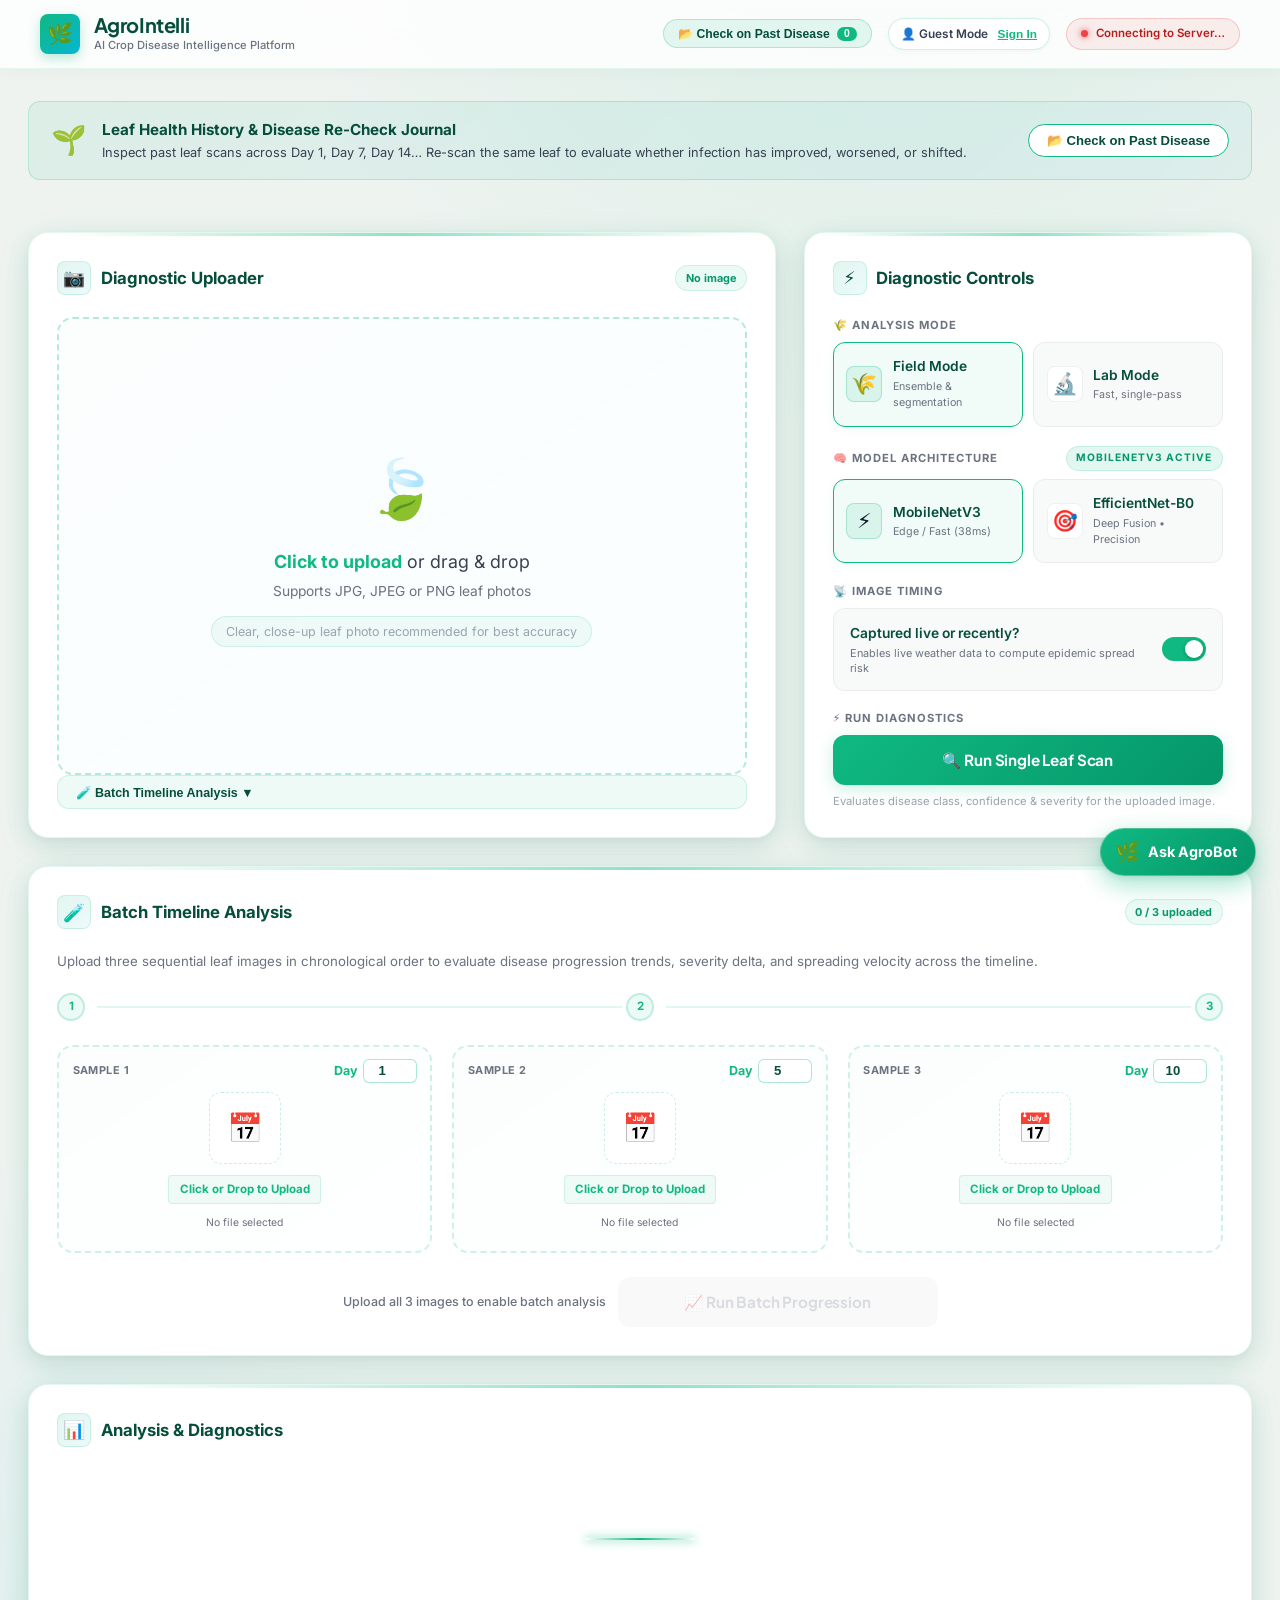
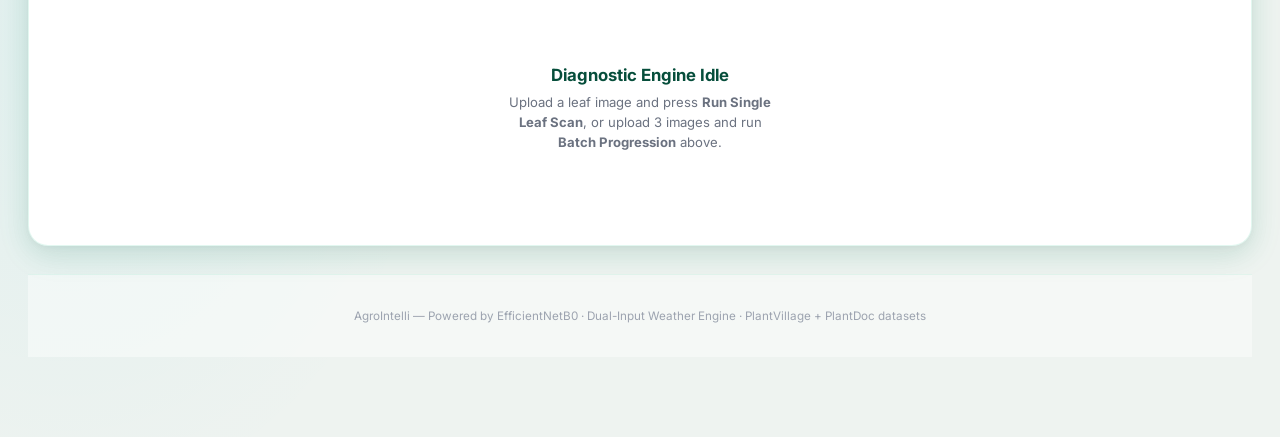
==== commit 2e06344c: "chore: save complete project snapshot with weather fallback, model synthesis, and multilingual UI" ====
--- a/frontend/index.html
+++ b/frontend/index.html
@@ -1058,7 +1058,7 @@
               <div class="tp-desc">Enables live weather data to compute epidemic spread risk</div>
             </div>
             <label class="switch">
-              <input type="checkbox" id="use-weather" />
+              <input type="checkbox" id="use-weather" checked />
               <span class="slider"></span>
             </label>
           </div>
@@ -2418,10 +2418,15 @@
     if (!confirm('Are you sure you want to remove this tracked leaf record?')) return;
     const uid = getCurrentUserId();
     try {
-      await fetch(`${API}/api/records/${encodeURIComponent(recordId)}?user_id=${encodeURIComponent(uid)}`, { method: 'DELETE' });
+      const res = await fetch(`${API}/api/records/${encodeURIComponent(recordId)}?user_id=${encodeURIComponent(uid)}`, {
+        method: 'DELETE',
+        headers: { 'Content-Type': 'application/json' }
+      });
       await loadJournalList();
-      refreshRecordCount();
-    } catch {}
+      await refreshRecordCount();
+    } catch (err) {
+      console.error('Delete leaf record error:', err);
+    }
   }
 
   /* ── Save Current Scan to Journal ─────────────────────────── */
@@ -3206,14 +3211,10 @@
     <div style="display:flex;align-items:center;gap:6px;">
       <!-- Language Picker -->
       <select id="agro-chat-lang" class="agro-chat-lang-select" title="Choose Voice & Output Language">
-        <option value="Hindi" data-code="hi-IN" selected>🇮🇳 हिन्दी</option>
-        <option value="English" data-code="en-US">🇬🇧 English</option>
+        <option value="English" data-code="en-US" selected>🇬🇧 English</option>
+        <option value="Hindi" data-code="hi-IN">🇮🇳 हिन्दी (Hindi)</option>
+        <option value="Bengali" data-code="bn-IN">🇮🇳 বাংলা (Bengali)</option>
         <option value="Spanish" data-code="es-ES">🇪🇸 Español</option>
-        <option value="Bengali" data-code="bn-IN">🇮🇳 বাংলা</option>
-        <option value="Marathi" data-code="mr-IN">🇮🇳 मराठी</option>
-        <option value="Punjabi" data-code="pa-IN">🇮🇳 ਪੰਜਾਬੀ</option>
-        <option value="Tamil" data-code="ta-IN">🇮🇳 தமிழ்</option>
-        <option value="Telugu" data-code="te-IN">🇮🇳 తెలుగు</option>
       </select>
       <button id="agro-chat-tts-toggle" class="agro-chat-btn-icon" title="Toggle Auto Voice Readout">🔊</button>
       <button id="agro-chat-clear" class="agro-chat-btn-icon" title="Reset Session">🗑️</button>
@@ -3473,7 +3474,7 @@
       stopSpeech();
 
       const selOption = langSelect ? langSelect.options[langSelect.selectedIndex] : null;
-      const langCode = selOption ? (selOption.getAttribute('data-code') || 'hi-IN') : 'hi-IN';
+      const langCode = selOption ? (selOption.getAttribute('data-code') || 'en-US') : 'en-US';
       const meta = LANG_META[langCode] || { iso: langCode.split('-')[0], keywords: [] };
       const text = cleanForSpeech(rawText);
       if (!text) return;
@@ -3500,23 +3501,24 @@
         }
       }
 
-      // If target language is non-English, but the only local voice is English,
-      // Windows default TTS cannot pronounce Hindi/Devanagari.
-      // Automatically fallback to authentic native cloud TTS stream!
       const isNonEnglish = meta.iso !== 'en';
       const voiceIsEnglish = matchedVoice && (matchedVoice.lang || '').toLowerCase().startsWith('en');
 
-      if (matchedVoice && !(isNonEnglish && voiceIsEnglish)) {
+      if ('speechSynthesis' in window) {
         const utter = new SpeechSynthesisUtterance(text);
-        utter.voice = matchedVoice;
-        utter.lang = matchedVoice.lang || langCode;
+        utter.lang = langCode;
+        if (matchedVoice && !(isNonEnglish && voiceIsEnglish)) {
+          utter.voice = matchedVoice;
+        }
         utter.rate = 0.95;
         utter.pitch = 1.0;
         utter.onend = () => stopSpeech();
-        utter.onerror = () => stopSpeech();
+        utter.onerror = () => {
+          console.warn('Speech synthesis notice, trying audio stream fallback...');
+          playCloudAudioStream(text, meta.iso, () => stopSpeech());
+        };
         window.speechSynthesis.speak(utter);
       } else {
-        // Guaranteed native pronunciation in Hindi, Spanish, Bengali, Marathi, etc.
         playCloudAudioStream(text, meta.iso, () => stopSpeech());
       }
     }
@@ -3671,7 +3673,7 @@
 
     // Dynamic Quick Chips for Past Data & Language
     function updateChipsForLanguage(plant = null, diag = null) {
-      const currentLang = langSelect ? langSelect.value : 'Hindi';
+      const currentLang = langSelect ? langSelect.value : 'English';
       const chipContainer = document.querySelector('.agro-chat-chips');
       if (!chipContainer) return;
 
@@ -3683,6 +3685,13 @@
             <button class="agro-chip-btn" data-prompt="मेरी पिछली बीमारी (${diag}) के लिए कौन सा स्प्रे करें?">💧 दवा और स्प्रे डोज</button>
             <button class="agro-chip-btn" data-prompt="क्या मेरी फसल में बीमारी फैलने का खतरा है?">🌧️ मौसम और फैलाव जोखिम</button>
             <button class="agro-chip-btn" data-prompt="मेरे सभी पिछले मोंगोडीबी (MongoDB) रिकॉर्ड संक्षेप में बताएं।">📜 सभी पिछले रिकॉर्ड</button>
+          `;
+        } else if (currentLang === 'Bengali') {
+          chipContainer.innerHTML = `
+            <button class="agro-chip-btn" data-prompt="আমার আগের স্ক্যানের (${plant} - ${diag}) ফলাফল কী ছিল?">📊 আগের স্ক্যানের ফলাফল</button>
+            <button class="agro-chip-btn" data-prompt="আমার আগের রোগের (${diag}) জন্য কোন ওষুধ স্প্রে করব?">💧 ওষুধ এবং স্প্রে মাত্রা</button>
+            <button class="agro-chip-btn" data-prompt="আমার ফসলে কি রোগ ছড়ানোর কোনো ঝুঁকি আছে?">🌧️ আবহাওয়া এবং ঝুঁকি</button>
+            <button class="agro-chip-btn" data-prompt="আমার আগের সমস্ত মঙ্গোডিবি (MongoDB) রেকর্ড সংক্ষেপে দেখান।">📜 সমস্ত অতীত রেকর্ড</button>
           `;
         } else if (currentLang === 'Spanish') {
           chipContainer.innerHTML = `
@@ -3708,6 +3717,13 @@
             <button class="agro-chip-btn" data-prompt="नीम के तेल का जैविक उपचार और सही मात्रा बताएं।">🌿 नीम तेल जैविक उपाय</button>
             <button class="agro-chip-btn" data-prompt="मेरे पिछले स्कैन के सभी रिकॉर्ड मोंगोडीबी (MongoDB) से दिखाएं।">📜 पिछले स्कैन रिकॉर्ड</button>
           `;
+        } else if (currentLang === 'Bengali') {
+          chipContainer.innerHTML = `
+            <button class="agro-chip-btn" data-prompt="এই রোগের জন্য আজকে কোন কীটনাশক স্প্রে করব?">💧 কোন ওষুধ স্প্রে করবেন?</button>
+            <button class="agro-chip-btn" data-prompt="বৃষ্টি এবং আর্দ্রতায় রোগ ছড়ানোর কতটা ঝুঁকি রয়েছে?">🌧️ বৃষ্টি ও আবহাওয়ার ঝুঁকি</button>
+            <button class="agro-chip-btn" data-prompt="নিম তেলের জৈব প্রতিকার এবং সঠিক মাত্রা জানান।">🌿 নিম তেল জৈব প্রতিকার</button>
+            <button class="agro-chip-btn" data-prompt="আমার আগের সমস্ত স্ক্যান রেকর্ড মঙ্গোডিবি থেকে দেখান।">📜 অতীত স্ক্যান রেকর্ড</button>
+          `;
         } else if (currentLang === 'Spanish') {
           chipContainer.innerHTML = `
             <button class="agro-chip-btn" data-prompt="¿Qué fungicida se recomienda pulverizar hoy?">💧 Tratamiento químico</button>
@@ -3770,7 +3786,7 @@
       langSelect.addEventListener('change', () => {
         stopSpeech();
         const selOption = langSelect.options[langSelect.selectedIndex];
-        const langCode = selOption ? (selOption.getAttribute('data-code') || 'hi-IN') : 'hi-IN';
+        const langCode = selOption ? (selOption.getAttribute('data-code') || 'en-US') : 'en-US';
         if (recognition) recognition.lang = langCode;
         checkMongoDBRecordsForChat();
       });
@@ -3795,7 +3811,7 @@
         };
       }
 
-      const currentLang = langSelect ? langSelect.value : 'Hindi';
+      const currentLang = langSelect ? langSelect.value : 'English';
       const uid = (typeof getCurrentUserId === 'function') ? getCurrentUserId() : 'guest';
 
       isWaiting = true;
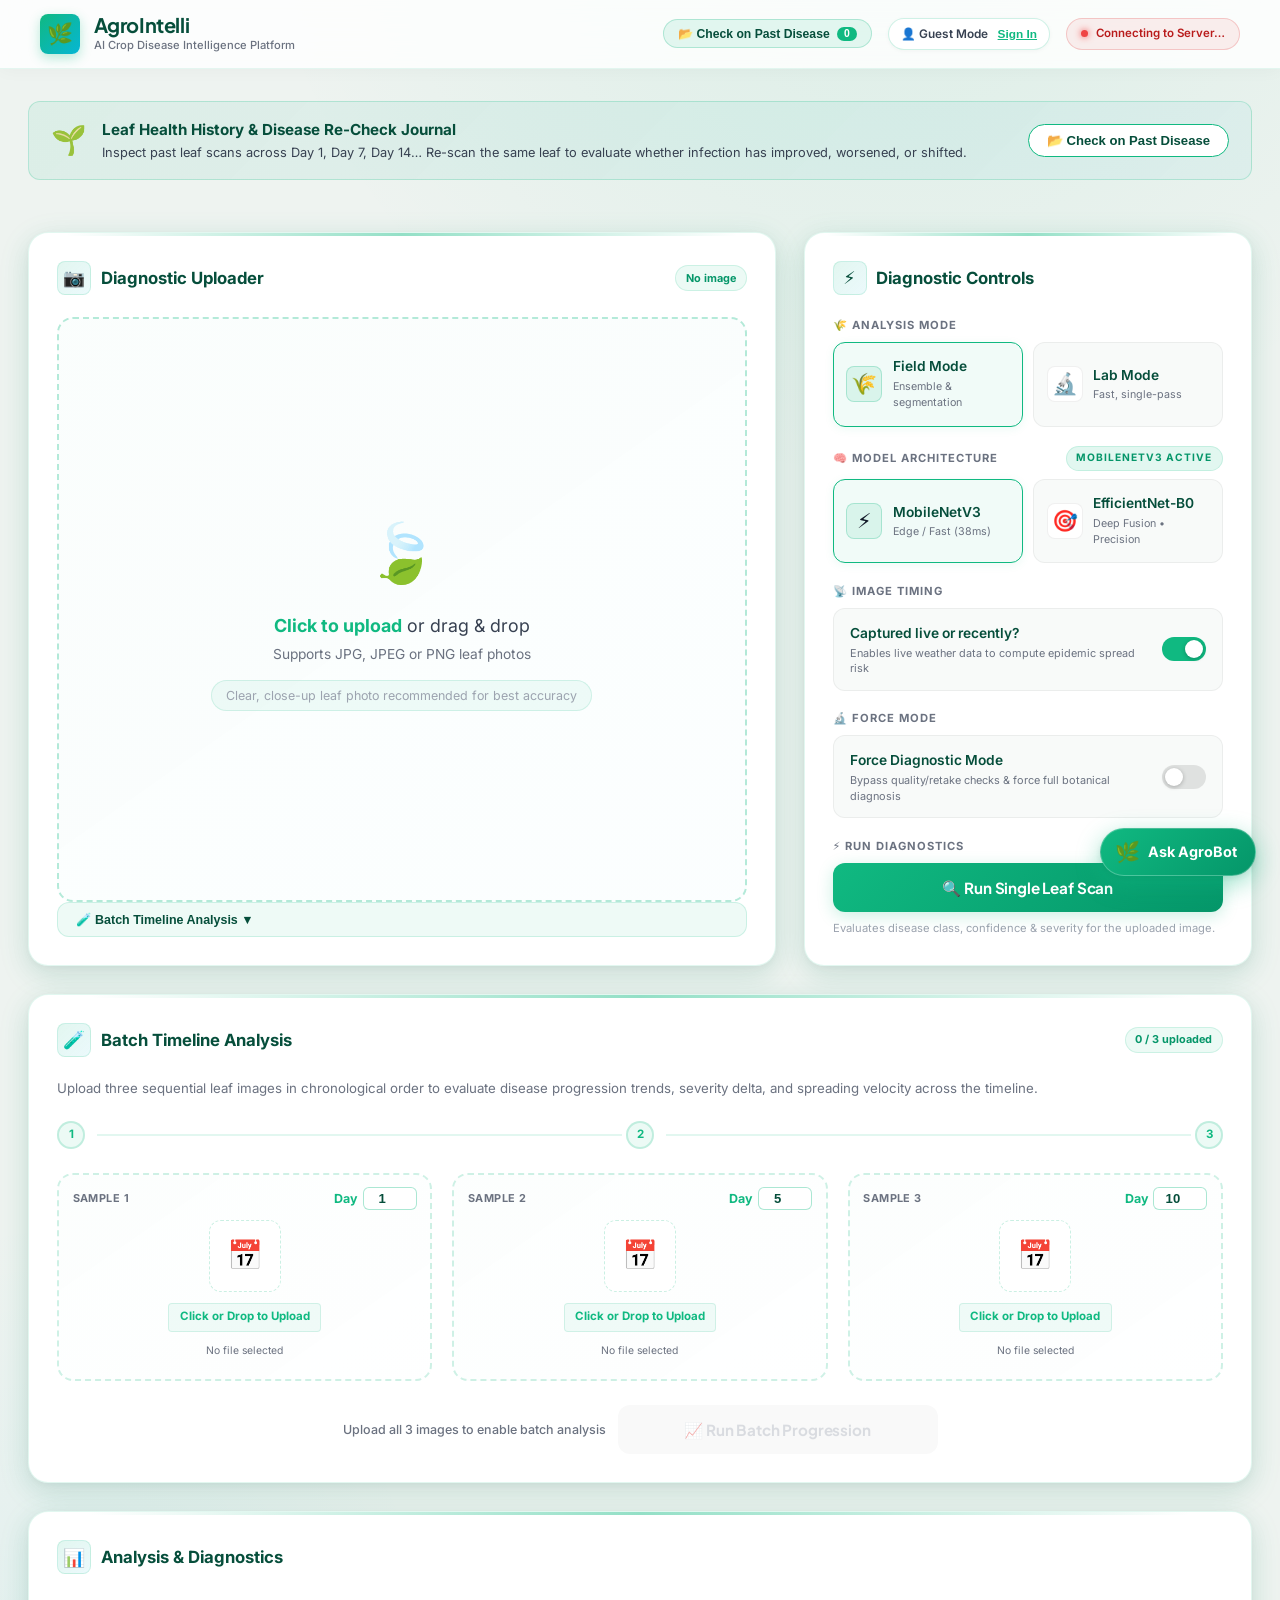
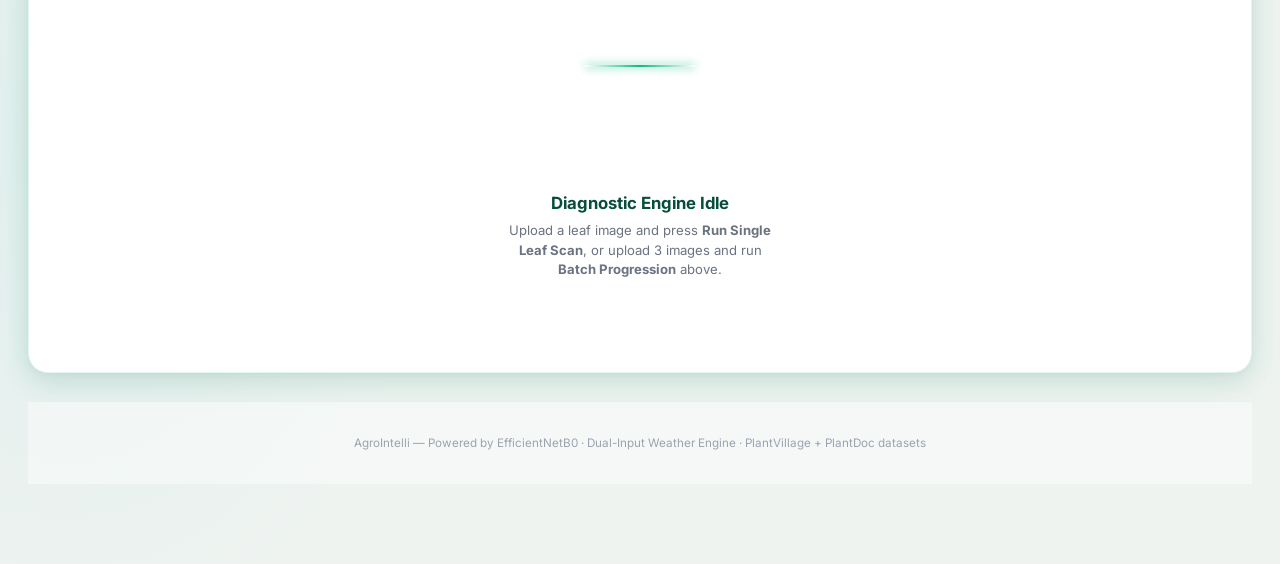
==== commit 8af77c62: "fix(vision): enhance non-leaf discrimination, multi-tenant MongoDB isolation, and add Force Diagnost" ====
--- a/frontend/index.html
+++ b/frontend/index.html
@@ -691,6 +691,104 @@
     .warn-box p { font-size:0.78rem; color:#991b1b; }
     .demo-box { background:rgba(6,182,212,0.05); border:1px solid rgba(6,182,212,0.18); }
     .demo-box p { font-size:0.78rem; color:#0891b2; }
+
+    /* Retake & Non-Leaf Sample Shield */
+    .retake-shield-card {
+      background: #ffffff;
+      border: 1.5px solid rgba(245,158,11,0.35);
+      border-radius: var(--r-lg);
+      padding: 1.75rem;
+      box-shadow: 0 10px 25px -5px rgba(245,158,11,0.12), var(--sh-sm);
+      animation: fadeIn 0.3s ease-out;
+    }
+    .rsc-header {
+      display: flex;
+      align-items: center;
+      gap: 1rem;
+      margin-bottom: 1rem;
+    }
+    .rsc-icon {
+      width: 52px;
+      height: 52px;
+      border-radius: 50%;
+      background: rgba(245,158,11,0.12);
+      display: flex;
+      align-items: center;
+      justify-content: center;
+      font-size: 1.6rem;
+      flex-shrink: 0;
+    }
+    .rsc-badge {
+      display: inline-block;
+      font-size: 0.68rem;
+      font-weight: 700;
+      text-transform: uppercase;
+      letter-spacing: 0.06em;
+      padding: 0.2rem 0.6rem;
+      background: rgba(245,158,11,0.15);
+      color: #b45309;
+      border-radius: 12px;
+      margin-bottom: 0.25rem;
+    }
+    .rsc-title {
+      font-size: 1.15rem;
+      font-weight: 800;
+      color: var(--green-xdark);
+      margin: 0;
+    }
+    .rsc-desc {
+      font-size: 0.88rem;
+      color: var(--text-2);
+      line-height: 1.6;
+      margin-bottom: 1.1rem;
+      background: rgba(245,158,11,0.06);
+      border-left: 3px solid var(--amber);
+      padding: 0.75rem 1rem;
+      border-radius: 0 var(--r-sm) var(--r-sm) 0;
+    }
+    .rsc-chips {
+      display: flex;
+      flex-wrap: wrap;
+      gap: 0.5rem;
+      margin-bottom: 1.25rem;
+    }
+    .retake-warn-chip {
+      font-size: 0.74rem;
+      font-weight: 600;
+      background: #fef3c7;
+      color: #92400e;
+      border: 1px solid rgba(245,158,11,0.3);
+      border-radius: 16px;
+      padding: 0.25rem 0.65rem;
+    }
+    .rsc-tips {
+      background: rgba(16,185,129,0.04);
+      border: 1px solid rgba(16,185,129,0.15);
+      border-radius: var(--r-md);
+      padding: 1rem 1.25rem;
+      margin-bottom: 1.25rem;
+    }
+    .rsc-tips strong {
+      font-size: 0.82rem;
+      color: var(--green-xdark);
+      display: block;
+      margin-bottom: 0.45rem;
+    }
+    .rsc-tips ul {
+      margin: 0;
+      padding-left: 1.2rem;
+      font-size: 0.78rem;
+      color: var(--text-2);
+      line-height: 1.65;
+    }
+    .rsc-btn {
+      display: flex;
+      align-items: center;
+      justify-content: center;
+      gap: 0.5rem;
+      width: 100%;
+      font-weight: 700;
+    }
 
     /* Weather widget */
     .wx-widget { background:rgba(16,185,129,0.03); border:1px solid var(--border); border-radius:var(--r-md); padding:1.1rem; }
@@ -1043,7 +1141,7 @@
               <div class="mc-icon">🎯</div>
               <div>
                 <div class="mc-title">EfficientNet-B0</div>
-                <div class="mc-desc">Deep Fusion &bull; Precision</div>
+                <div class="mc-desc" id="desc-arch-efficientnet">Deep Fusion &bull; Precision</div>
               </div>
             </div>
           </div>
@@ -1059,6 +1157,21 @@
             </div>
             <label class="switch">
               <input type="checkbox" id="use-weather" checked />
+              <span class="slider"></span>
+            </label>
+          </div>
+        </div>
+
+        <!-- Force Diagnostic toggle -->
+        <div>
+          <div class="ctrl-section-label">🔬 Force Mode</div>
+          <div class="toggle-pill">
+            <div class="tp-info">
+              <div class="tp-title">Force Diagnostic Mode</div>
+              <div class="tp-desc">Bypass quality/retake checks &amp; force full botanical diagnosis</div>
+            </div>
+            <label class="switch">
+              <input type="checkbox" id="force-diag-toggle" />
               <span class="slider"></span>
             </label>
           </div>
@@ -1225,14 +1338,18 @@
 
     <!-- Results -->
     <div id="results-view">
-      <div class="results-flow">
+      <!-- Retake Shield: displayed when photo is non-crop, signature, or unreadable -->
+      <div id="retake-shield-wrap" style="display:none;"></div>
+
+      <div class="results-flow" id="valid-diag-flow">
 
         <!-- Hero banner -->
         <div class="hero-banner">
           <div>
-            <div class="hb-tag" style="display:flex;align-items:center;gap:0.5rem;">
+            <div class="hb-tag" style="display:flex;align-items:center;gap:0.5rem;flex-wrap:wrap;">
               <span>Primary Diagnosis</span>
               <span id="res-arch-badge" style="display:none;padding:0.15rem 0.55rem;background:rgba(255,255,255,0.22);border-radius:12px;font-size:0.75rem;font-weight:600;text-transform:none;letter-spacing:normal;">⚡ MobileNetV3</span>
+              <span id="res-forced-badge" style="display:none;padding:0.15rem 0.55rem;background:#f59e0b;color:#1e293b;border-radius:12px;font-size:0.75rem;font-weight:700;text-transform:none;letter-spacing:normal;">⚡ Forced Diagnostic</span>
             </div>
             <div class="hb-name" id="res-disease">—</div>
             <button type="button" class="header-journal-btn" id="btn-save-current-scan" style="margin-top:0.75rem;background:#fff;border-color:var(--green);font-size:0.75rem;">
@@ -1630,6 +1747,15 @@
         healthRetries = 0;
         txt.textContent  = d.model_loaded ? 'Model Server Online' : 'Demo Mode Active';
         pill.className   = 'status-pill online';
+        window.efficientNetReady = !!d.efficientnet_ready;
+        const effDesc = document.getElementById('desc-arch-efficientnet');
+        if (effDesc) {
+          if (window.efficientNetReady) {
+            effDesc.innerHTML = '<span style="color:var(--green-dark);font-weight:600;">● Trained &amp; Ready</span> &bull; Precision';
+          } else {
+            effDesc.innerHTML = '<span style="color:#d97706;font-weight:600;">⚠️ Not Trained Yet</span> &bull; Notebook 03';
+          }
+        }
       } else throw new Error();
     } catch {
       if (healthRetries < 8) {
@@ -1722,6 +1848,10 @@
   let selectedArchitecture = 'mobilenet';
 
   function selectModelArch(arch) {
+    if (arch === 'efficientnet' && !window.efficientNetReady) {
+      showError('EfficientNet-B0 is not trained yet. Train it using notebook "03_train_efficientnet_b0.ipynb" to generate "model_efficientnet_b0.keras", or use MobileNetV3.');
+      return;
+    }
     selectedArchitecture = arch;
     const cardMob = document.getElementById('card-arch-mobilenet');
     const cardEff = document.getElementById('card-arch-efficientnet');
@@ -1847,6 +1977,7 @@
     }
     const mode       = document.querySelector('input[name="mode"]:checked').value;
     const useWeather = document.getElementById('use-weather').checked;
+    const forceDiag  = document.getElementById('force-diag-toggle')?.checked || false;
     setLoading(true); clearResults();
     document.getElementById('diagnostics-section').scrollIntoView({ behavior:'smooth', block:'start' });
 
@@ -1854,6 +1985,7 @@
     fd.append('image', selectedFile); fd.append('mode', mode);
     fd.append('use_weather', useWeather ? 'true' : 'false');
     fd.append('architecture', selectedArchitecture);
+    fd.append('force', forceDiag ? 'true' : 'false');
 
     try {
       const r = await fetch(`${API}/predict`, { method:'POST', body:fd });
@@ -1903,6 +2035,40 @@
     finally  { setLoadingBatch(false); }
   });
 
+  /* ── Force Diagnostic Trigger ─────────────────────────────── */
+  window.triggerForceDiagnostic = async function() {
+    if (!selectedFile) {
+      zone.classList.add('shake'); setTimeout(() => zone.classList.remove('shake'), 450);
+      fileInput.click(); return;
+    }
+    const mode       = document.querySelector('input[name="mode"]:checked')?.value || 'field';
+    const useWeather = document.getElementById('use-weather')?.checked ?? true;
+    setLoading(true);
+    document.getElementById('diagnostics-section').scrollIntoView({ behavior:'smooth', block:'start' });
+
+    const fd = new FormData();
+    fd.append('image', selectedFile);
+    fd.append('mode', mode);
+    fd.append('use_weather', useWeather ? 'true' : 'false');
+    fd.append('architecture', selectedArchitecture);
+    fd.append('force', 'true');
+
+    try {
+      const r = await fetch(`${API}/predict`, { method:'POST', body:fd });
+      if (!r.ok) { const e = await r.json(); showError(e.error||'Server error.'); return; }
+      const data = await r.json();
+      data.forced = true;
+      data.is_valid_leaf = true;
+      data.retake_recommended = false;
+      renderResults(data);
+      if (data.weather) renderWeather(data.weather);
+    } catch {
+      showError('Cannot reach Flask service. Verify app.py is running on port 5000.');
+    } finally {
+      setLoading(false);
+    }
+  };
+
   /* ── Render Single Results ───────────────────────────────── */
   function renderResults(d) {
     lastScanResult = d;
@@ -1910,8 +2076,60 @@
     $show('results-view'); $hide('placeholder-view');
     document.getElementById('batch-prog-wrap').style.display = 'none';
 
+    const isRetake = !d.forced && (d.retake_recommended || d.is_valid_leaf === false || d.prediction === 'unrecognized_sample' || d.prediction === 'background_without_leaves');
+    const retakeShield = document.getElementById('retake-shield-wrap');
+    const validDiagFlow = document.getElementById('valid-diag-flow');
+
+    if (isRetake) {
+      if (validDiagFlow) validDiagFlow.style.display = 'none';
+      if (retakeShield) {
+        retakeShield.style.display = 'block';
+        const reason = d.retake_reason || d.quality?.retake_reason || 'Photo quality or framing is unsuitable for botanical disease diagnosis.';
+        const warns = (d.quality?.warnings || []).map(w => `<span class="retake-warn-chip">⚠️ ${w}</span>`).join(' ');
+        retakeShield.innerHTML = `
+          <div class="retake-shield-card">
+            <div class="rsc-header">
+              <div class="rsc-icon">📷⚠️</div>
+              <div>
+                <div class="rsc-badge">Diagnostic Suspended &bull; Retake Required</div>
+                <h3 class="rsc-title">Cannot Reliably Diagnose This Image</h3>
+              </div>
+            </div>
+            <p class="rsc-desc">${reason}</p>
+            ${warns ? `<div class="rsc-chips">${warns}</div>` : ''}
+            <div class="rsc-tips">
+              <strong>🌿 Guidelines for Accurate Leaf Analysis:</strong>
+              <ul>
+                <li>Frame an <strong>actual crop leaf</strong> filling 50% to 80% of the viewfinder</li>
+                <li>Avoid non-plant objects (e.g. laptop screens, electronic displays, documents, signatures, furniture)</li>
+                <li>Hold the camera steady so leaf veins and surface lesions are in sharp focus</li>
+                <li>Capture under natural daylight, avoiding flash reflection and deep shadows</li>
+              </ul>
+            </div>
+            <div class="rsc-actions" style="display:flex;gap:12px;margin-top:1.25rem;flex-wrap:wrap;">
+              <button type="button" class="btn btn-green rsc-btn" onclick="document.getElementById('file-input').click()" style="flex:1;min-width:180px;">
+                📸 Retake / Choose New Leaf Photo
+              </button>
+              <button type="button" class="btn rsc-btn" id="btn-force-diag" onclick="window.triggerForceDiagnostic()" style="flex:1;min-width:180px;background:linear-gradient(135deg, #f59e0b, #d97706);color:#fff;font-weight:700;border:none;box-shadow:0 4px 14px rgba(217,119,6,0.35);cursor:pointer;padding:0.75rem 1.25rem;border-radius:10px;">
+                ⚡ Force Diagnostic Anyway
+              </button>
+            </div>
+          </div>
+        `;
+      }
+      return;
+    }
+
+    if (retakeShield) retakeShield.style.display = 'none';
+    if (validDiagFlow) validDiagFlow.style.display = 'flex';
+
     const title = d.prediction.replace(/_/g,' ').replace(/\b\w/g,c=>c.toUpperCase());
     document.getElementById('res-disease').textContent = title;
+
+    const forcedBadge = document.getElementById('res-forced-badge');
+    if (forcedBadge) {
+      forcedBadge.style.display = d.forced ? 'inline-block' : 'none';
+    }
 
     const archBadge = document.getElementById('res-arch-badge');
     if (archBadge) {
@@ -2023,9 +2241,18 @@
       ? `<div class="risk-box"><div class="risk-head"><span class="risk-badge risk-${sr.level||'LOW'}">${sr.level||'LOW'} spreading risk</span><span class="risk-score">Epidemic Index: ${(sr.score*100).toFixed(0)}%</span></div><p class="risk-desc">${sr.explanation}</p></div>`
       : `<div style="font-size:0.78rem;color:var(--text-3);font-style:italic;padding:0.4rem;">Enable the weather switch to calculate spread indexes.</div>`;
 
-    // Quality + demo
+    // Quality + retake alert + demo
     let qHtml = '';
-    if (q.warnings?.length) qHtml += `<div class="warn-box"><span>⚠️</span><div><p><strong>Camera warnings:</strong> ${q.warnings.join(', ')}.</p><p style="font-size:0.72rem;color:var(--text-3);margin-top:2px;">Re-acquire in neutral ambient light.</p></div></div>`;
+    if (q.retake_recommended || q.warnings?.length) {
+      const reason = q.retake_reason || `Camera alerts: ${q.warnings?.join(', ')}. Please re-acquire close-up in natural ambient light.`;
+      qHtml += `<div class="warn-box" style="border-left:4px solid var(--amber);background:rgba(245,158,11,0.08);">
+        <span style="font-size:1.2rem;">📷</span>
+        <div>
+          <p style="color:#d97706;font-weight:600;">Retake Suggested for Best Accuracy</p>
+          <p style="font-size:0.75rem;color:var(--text-2);margin-top:2px;">${reason}</p>
+        </div>
+      </div>`;
+    }
     if (d.demo_mode) qHtml += `<div class="demo-box"><span>ℹ️</span><div><p><strong>Mock prediction loaded</strong></p><p style="font-size:0.72rem;color:var(--text-3);margin-top:2px;">Model weights not found — running fallback demo.</p></div></div>`;
     document.getElementById('quality-wrap').innerHTML = qHtml;
 
@@ -2139,6 +2366,10 @@
   }
   function clearResults() {
     $hide('results-view'); $show('placeholder-view'); $hide('error-panel');
+    const rsw = document.getElementById('retake-shield-wrap');
+    if (rsw) { rsw.style.display = 'none'; rsw.innerHTML = ''; }
+    const vdf = document.getElementById('valid-diag-flow');
+    if (vdf) vdf.style.display = 'flex';
     document.getElementById('wx-card').style.display='none';
     document.getElementById('wx-pending').style.display='block';
     document.getElementById('batch-prog-wrap').style.display='none';
@@ -2222,6 +2453,7 @@
       currentUser = data.user;
       localStorage.setItem('agro_user', JSON.stringify(currentUser));
       updateAuthUI();
+      refreshRecordCount();
       closeAuthModal();
     } catch {
       errEl.textContent = 'Cannot connect to backend auth service.';
@@ -2252,6 +2484,7 @@
       currentUser = data.user;
       localStorage.setItem('agro_user', JSON.stringify(currentUser));
       updateAuthUI();
+      refreshRecordCount();
       closeAuthModal();
     } catch {
       errEl.textContent = 'Cannot connect to backend registration service.';
@@ -2263,12 +2496,29 @@
     currentUser = null;
     localStorage.removeItem('agro_user');
     updateAuthUI();
+    refreshRecordCount();
     closeAuthModal();
   }
 
+  function handleLogout() {
+    currentUser = null;
+    localStorage.removeItem('agro_user');
+    updateAuthUI();
+    refreshRecordCount();
+  }
+
   /* ── Journal (Past Disease Records) ───────────────────────── */
+  function getGuestSessionId() {
+    let gid = localStorage.getItem('agro_guest_id');
+    if (!gid) {
+      gid = 'guest_' + Math.random().toString(36).substring(2, 10);
+      localStorage.setItem('agro_guest_id', gid);
+    }
+    return gid;
+  }
+
   function getCurrentUserId() {
-    return currentUser ? (currentUser.user_id || currentUser.username) : 'guest';
+    return currentUser ? (currentUser.user_id || currentUser.username) : getGuestSessionId();
   }
 
   async function refreshRecordCount() {
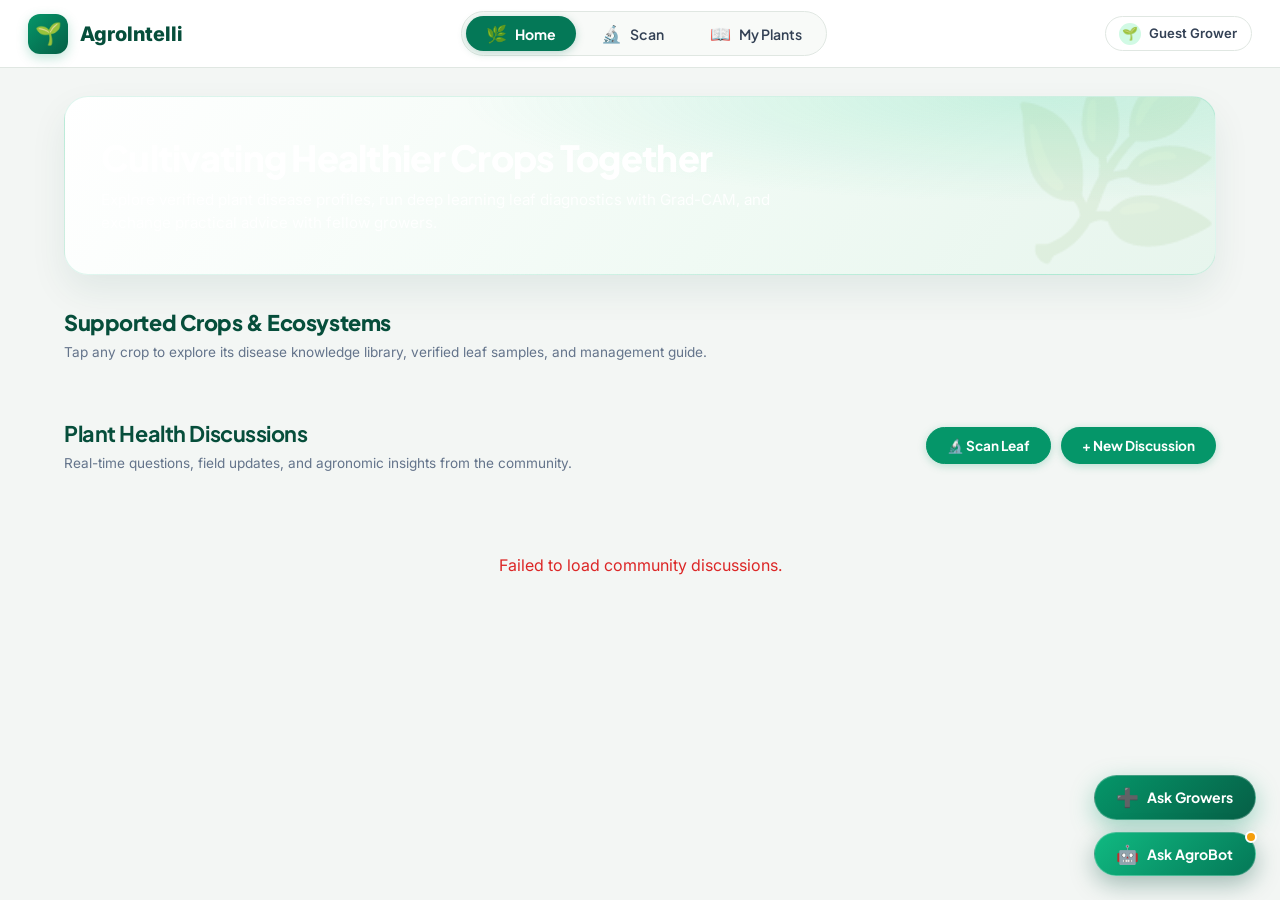
==== commit d86a3322: "Update AgroIntelli app and setup guide Co-authored-by: Copilot <223556219+Copilot@users.noreply.gith" ====
--- a/frontend/index.html
+++ b/frontend/index.html
@@ -2,4125 +2,487 @@
 <html lang="en">
 <head>
   <meta charset="UTF-8" />
-  <meta name="viewport" content="width=device-width, initial-scale=1.0" />
-  <title>AgroIntelli — Advanced Crop Disease Intelligence</title>
-  <meta name="description" content="AI-powered crop leaf disease detection with batch timeline analysis, weather-based spread risk, and agronomic treatment advisories." />
+  <meta name="viewport" content="width=device-width, initial-scale=1.0, maximum-scale=1.0, user-scalable=no" />
+  <title>AgroIntelli — Plant Health Community &amp; AI Scanner</title>
+  <meta name="description" content="Community-driven plant health intelligence, disease knowledge library, AI leaf diagnosis scanner, and personal crop journal." />
+
+  <!-- Google Fonts: Plus Jakarta Sans & Inter -->
   <link rel="preconnect" href="https://fonts.googleapis.com">
   <link rel="preconnect" href="https://fonts.gstatic.com" crossorigin>
-  <link href="https://fonts.googleapis.com/css2?family=Inter:ital,wght@0,300;0,400;0,500;0,600;0,700;1,400&family=Plus+Jakarta+Sans:wght@500;600;700;800&display=swap" rel="stylesheet">
-
-  <style>
-    /* ════════════════════════════════════════════════════════════
-       DESIGN TOKENS & RESET
-    ════════════════════════════════════════════════════════════ */
-    *, *::before, *::after { box-sizing: border-box; margin: 0; padding: 0; }
-
-    :root {
-      --bg:           #eef3f0;
-      --bg2:          #e6ede9;
-      --surface:      #ffffff;
-      --surface2:     #f8faf9;
-      --border:       rgba(16,185,129,0.12);
-      --border-strong:rgba(16,185,129,0.25);
-
-      --green:        #10b981;
-      --green-dark:   #059669;
-      --green-xdark:  #064e3b;
-      --teal:         #06b6d4;
-      --teal-dark:    #0891b2;
-      --mint:         #34d399;
-      --amber:        #d97706;
-      --red:          #dc2626;
-
-      --text-1:       #111827;
-      --text-2:       #374151;
-      --text-3:       #6b7280;
-      --text-4:       #9ca3af;
-
-      --sh-xs: 0 1px 4px rgba(0,0,0,0.04);
-      --sh-sm: 0 2px 10px rgba(0,0,0,0.05);
-      --sh-md: 0 8px 28px rgba(0,0,0,0.06), 0 2px 6px rgba(0,0,0,0.03);
-      --sh-lg: 0 16px 48px rgba(0,0,0,0.08), 0 4px 12px rgba(0,0,0,0.04);
-      --sh-green: 0 8px 32px rgba(16,185,129,0.12);
-      --sh-teal:  0 8px 32px rgba(6,182,212,0.12);
-
-      --r-xl: 20px;
-      --r-lg: 16px;
-      --r-md: 12px;
-      --r-sm: 8px;
-      --r-xs: 6px;
-
-      --ease: all 0.25s cubic-bezier(0.4,0,0.2,1);
-    }
-
-    html { scroll-behavior: smooth; }
-
-    body {
-      font-family: 'Inter', system-ui, sans-serif;
-      background: var(--bg);
-      background-image:
-        radial-gradient(ellipse 80% 50% at 70% -10%, rgba(16,185,129,0.10) 0%, transparent 65%),
-        radial-gradient(ellipse 50% 40% at 5% 80%,  rgba(6,182,212,0.06) 0%, transparent 60%);
-      color: var(--text-1);
-      min-height: 100vh;
-      overflow-x: hidden;
-      line-height: 1.55;
-    }
-
-    h1,h2,h3,h4 { font-family:'Plus Jakarta Sans',sans-serif; font-weight:700; letter-spacing:-0.02em; }
-
-    ::-webkit-scrollbar { width:6px; height:6px; }
-    ::-webkit-scrollbar-track { background:var(--bg); }
-    ::-webkit-scrollbar-thumb { background:rgba(16,185,129,0.2); border-radius:4px; }
-    ::-webkit-scrollbar-thumb:hover { background:rgba(16,185,129,0.35); }
-
-    /* ════════════════════════════════════════════════════════════
-       HEADER
-    ════════════════════════════════════════════════════════════ */
-    header {
-      background: rgba(255,255,255,0.82);
-      backdrop-filter: blur(18px);
-      -webkit-backdrop-filter: blur(18px);
-      border-bottom: 1px solid rgba(16,185,129,0.1);
-      padding: 0.85rem 2.5rem;
-      display: flex; align-items: center; justify-content: space-between;
-      position: sticky; top:0; z-index:200;
-      box-shadow: 0 2px 16px rgba(0,0,0,0.03);
-    }
-    .logo-wrap { display:flex; align-items:center; gap:0.85rem; }
-    .logo-icon {
-      width:40px; height:40px; border-radius:var(--r-sm);
-      background: linear-gradient(135deg,#10b981,#06b6d4);
-      display:flex; align-items:center; justify-content:center;
-      font-size:1.3rem;
-      box-shadow: 0 4px 12px rgba(16,185,129,0.3);
-    }
-    .logo-text-wrap h1 { font-size:1.25rem; color:var(--green-xdark); line-height:1.1; }
-    .logo-text-wrap p  { font-size:0.7rem; color:var(--text-3); font-weight:500; margin-top:1px; }
-
-    .header-right { display:flex; align-items:center; gap:1rem; }
-    .status-pill {
-      display:flex; align-items:center; gap:0.45rem;
-      padding:0.38rem 0.9rem;
-      border-radius:30px; font-size:0.72rem; font-weight:600;
-      border:1px solid rgba(0,0,0,0.06); background:rgba(0,0,0,0.02);
-      transition:var(--ease);
-    }
-    .status-pill .dot {
-      width:7px; height:7px; border-radius:50%; background:#9ca3af; flex-shrink:0;
-    }
-    .status-pill.online  { background:rgba(16,185,129,0.08); border-color:rgba(16,185,129,0.22); color:#047857; }
-    .status-pill.online .dot  { background:#10b981; box-shadow:0 0 7px #10b981; animation:pulse 2s infinite; }
-    .status-pill.offline { background:rgba(220,38,38,0.07); border-color:rgba(220,38,38,0.2); color:#b91c1c; }
-    .status-pill.offline .dot { background:#ef4444; box-shadow:0 0 7px #ef4444; }
-    @keyframes pulse { 0%,100%{opacity:1} 50%{opacity:0.5} }
-
-    /* ════════════════════════════════════════════════════════════
-       PAGE LAYOUT
-    ════════════════════════════════════════════════════════════ */
-    .page {
-      max-width: 1320px;
-      margin: 0 auto;
-      padding: 2rem 1.75rem 5rem;
-      display: flex; flex-direction: column; gap: 1.75rem;
-    }
-
-    /* ════════════════════════════════════════════════════════════
-       CARD BASE
-    ════════════════════════════════════════════════════════════ */
-    .card {
-      background: var(--surface);
-      border: 1px solid var(--border);
-      border-radius: var(--r-xl);
-      padding: 1.75rem;
-      box-shadow: var(--sh-md), var(--sh-green);
-      position: relative; overflow:hidden;
-      transition: border-color 0.22s ease, box-shadow 0.22s ease;
-    }
-    .card::after {
-      content:''; position:absolute; top:0; left:0; right:0; height:3px;
-      background: linear-gradient(90deg, transparent 5%, rgba(16,185,129,0.45) 50%, transparent 95%);
-    }
-    .card:hover { border-color:var(--border-strong); box-shadow:var(--sh-lg), var(--sh-green); }
-
-    .card-header {
-      display:flex; align-items:center; justify-content:space-between;
-      margin-bottom:1.35rem;
-    }
-    .card-title {
-      display:flex; align-items:center; gap:0.6rem;
-      font-size:1.05rem; color:var(--green-xdark); font-weight:700;
-    }
-    .card-title-icon {
-      width:34px; height:34px; border-radius:var(--r-sm);
-      background: linear-gradient(135deg,rgba(16,185,129,0.12),rgba(6,182,212,0.08));
-      border:1px solid rgba(16,185,129,0.15);
-      display:flex; align-items:center; justify-content:center; font-size:1.1rem;
-    }
-    .card-badge {
-      font-size:0.68rem; font-weight:700; padding:0.22rem 0.6rem;
-      border-radius:20px; background:rgba(16,185,129,0.08);
-      color:var(--green-dark); border:1px solid rgba(16,185,129,0.15);
-    }
-
-    /* ════════════════════════════════════════════════════════════
-       TOP ROW (2-col: Diagnostic Uploader & Diagnostic Controls)
-    ════════════════════════════════════════════════════════════ */
-    .top-row {
-      display:grid;
-      grid-template-columns: 1.25fr 0.75fr;
-      gap:1.75rem;
-      align-items:stretch; /* Equalize column heights */
-    }
-    .top-row > .card {
-      display:flex;
-      flex-direction:column;
-      height:100%;
-    }
-    @media(max-width:900px) { .top-row{grid-template-columns:1fr;} }
-
-    /* ════════════════════════════════════════════════════════════
-       UPLOAD ZONE (Tall, Prominent Diagnostic Drop Area)
-    ════════════════════════════════════════════════════════════ */
-    .upload-zone {
-      border: 2px dashed rgba(16,185,129,0.3);
-      border-radius:var(--r-lg);
-      padding: 3rem 2rem;
-      text-align:center; cursor:pointer;
-      background: linear-gradient(145deg, rgba(16,185,129,0.02), rgba(6,182,212,0.015));
-      transition: var(--ease); position:relative;
-      flex: 1; /* Expand to match Diagnostic Controls height */
-      min-height: 420px; /* Generous height matching controls */
-      display:flex;
-      flex-direction:column;
-      align-items:center;
-      justify-content:center;
-    }
-    .upload-zone:hover, .upload-zone.drag-over {
-      background: rgba(16,185,129,0.05);
-      border-color: var(--green);
-      box-shadow: inset 0 0 32px rgba(16,185,129,0.06);
-    }
-    /* The file input spans the whole zone */
-    .upload-zone > input[type="file"] {
-      position:absolute; inset:0; opacity:0; cursor:pointer; width:100%; height:100%; z-index:3;
-    }
-    .upload-zone.compact {
-      flex: 0 0 auto;
-      min-height: unset;
-      padding:0.85rem 1.15rem;
-      display:flex;
-      align-items:center;
-      gap:0.85rem;
-      text-align:left;
-      border-style:solid;
-      border-color:rgba(16,185,129,0.2);
-      margin-bottom:0.85rem;
-    }
-    .upload-zone.compact .uz-icon { font-size:1.4rem; animation:none !important; margin:0; }
-    .upload-zone.compact .uz-sub  { display:none; }
-    .upload-zone.compact .uz-hint { display:none; }
-    .uz-icon { font-size:3.6rem; display:block; margin-bottom:0.9rem; animation:float 3s ease-in-out infinite; }
-    @keyframes float { 0%,100%{transform:translateY(0)} 50%{transform:translateY(-6px)} }
-    .uz-label { font-size:1.12rem; color:var(--text-2); }
-    .uz-label strong { color:var(--green); font-weight:700; }
-    .uz-sub  { font-size:0.86rem; color:var(--text-3); margin-top:5px; }
-    .uz-hint {
-      font-size:0.78rem; color:var(--text-4); display:inline-block; margin-top:14px;
-      background:rgba(16,185,129,0.06); padding:5px 14px; border-radius:20px;
-      border:1px solid rgba(16,185,129,0.14);
-    }
-
-    @keyframes shake { 0%,100%{transform:translateX(0)} 20%,60%{transform:translateX(-7px)} 40%,80%{transform:translateX(7px)} }
-    .shake { animation:shake 0.35s ease-in-out; border-color:var(--red)!important; background:rgba(220,38,38,0.025)!important; }
-
-    /* Preview block */
-    #preview-wrap {
-      display:none;
-      flex: 1; /* Fill remaining height when compact header is active */
-      min-height: 340px;
-      margin-top:0;
-      border-radius:var(--r-md); overflow:hidden;
-      position:relative; border:1px solid var(--border); box-shadow:var(--sh-sm);
-      animation:slideUp 0.25s ease;
-      background:var(--surface2);
-    }
-    @keyframes slideUp { from{opacity:0;transform:translateY(8px)} to{opacity:1;transform:translateY(0)} }
-    #preview-img {
-      width:100%; height:100%; max-height:380px; object-fit:contain; display:block;
-      padding:0.6rem; background:var(--surface2);
-    }
-    #remove-img {
-      position:absolute; top:10px; right:10px;
-      background:rgba(0,0,0,0.65); color:#fff; border:none; border-radius:50%;
-      width:28px; height:28px; font-size:0.75rem; cursor:pointer;
-      display:flex; align-items:center; justify-content:center; transition:var(--ease);
-      z-index:10;
-    }
-    #remove-img:hover { background:var(--red); transform:scale(1.1); }
-
-    .batch-scroll-btn {
-      display:inline-flex; align-items:center; gap:0.4rem;
-      margin-top:auto; /* Anchor to bottom of uploader card */
-      padding:0.55rem 1.1rem; border-radius:var(--r-md); cursor:pointer;
-      font-size:0.78rem; font-weight:700; color:var(--green-xdark);
-      background:rgba(16,185,129,0.07); border:1px solid rgba(16,185,129,0.16);
-      transition:var(--ease);
-    }
-    .batch-scroll-btn:hover { background:rgba(16,185,129,0.13); border-color:var(--green); transform:translateY(-1px); }
-
-    /* ════════════════════════════════════════════════════════════
-       RIGHT CONTROLS CARD
-    ════════════════════════════════════════════════════════════ */
-    .ctrl-section { display:flex; flex-direction:column; gap:1.2rem; }
-
-    .ctrl-section-label {
-      font-size:0.7rem; font-weight:700; text-transform:uppercase;
-      letter-spacing:0.09em; color:var(--text-3); margin-bottom:0.5rem;
-    }
-
-    /* Mode cards */
-    .mode-grid { display:grid; grid-template-columns:1fr 1fr; gap:0.65rem; }
-    .mode-card {
-      background:var(--surface2); border:1px solid rgba(0,0,0,0.05);
-      border-radius:var(--r-md); padding:0.85rem 0.8rem;
-      cursor:pointer; display:flex; align-items:center; gap:0.65rem;
-      transition:var(--ease); user-select:none;
-    }
-    .mode-card:hover { background:rgba(16,185,129,0.03); border-color:rgba(16,185,129,0.15); }
-    .mode-card.active {
-      background:rgba(16,185,129,0.06); border-color:var(--green);
-      box-shadow:0 2px 10px rgba(16,185,129,0.08);
-    }
-    .mc-icon {
-      width:36px; height:36px; border-radius:var(--r-sm);
-      background:#fff; border:1px solid rgba(0,0,0,0.06);
-      display:flex; align-items:center; justify-content:center; font-size:1.3rem;
-      flex-shrink:0; transition:var(--ease);
-    }
-    .mode-card.active .mc-icon { background:rgba(16,185,129,0.1); border-color:rgba(16,185,129,0.25); }
-    .mc-title { font-size:0.86rem; font-weight:600; color:var(--green-xdark); }
-    .mc-desc  { font-size:0.67rem; color:var(--text-3); margin-top:1px; }
-
-    /* Toggle pill */
-    .toggle-pill {
-      background:var(--surface2); border:1px solid rgba(0,0,0,0.05);
-      border-radius:var(--r-md); padding:0.85rem 1rem;
-      display:flex; align-items:center; justify-content:space-between; gap:0.8rem;
-    }
-    .tp-info {}
-    .tp-title { font-size:0.86rem; font-weight:600; color:var(--green-xdark); }
-    .tp-desc  { font-size:0.68rem; color:var(--text-3); margin-top:2px; line-height:1.4; }
-    .switch { position:relative; display:inline-block; width:44px; height:24px; flex-shrink:0; }
-    .switch input { opacity:0; width:0; height:0; }
-    .slider { position:absolute; cursor:pointer; inset:0; background:rgba(0,0,0,0.1); border-radius:34px; transition:.28s; }
-    .slider::before { position:absolute; content:''; height:18px; width:18px; left:3px; bottom:3px; background:#fff; border-radius:50%; box-shadow:0 1px 4px rgba(0,0,0,0.25); transition:.28s cubic-bezier(0.4,0,0.2,1); }
-    .switch input:checked + .slider { background:var(--green); }
-    .switch input:checked + .slider::before { transform:translateX(20px); }
-
-    /* Primary action button */
-    .btn {
-      width:100%; padding:0.92rem 1.2rem;
-      border:none; border-radius:var(--r-md);
-      font-family:'Plus Jakarta Sans',sans-serif;
-      font-size:0.95rem; font-weight:700; cursor:pointer;
-      display:flex; align-items:center; justify-content:center; gap:0.5rem;
-      transition:var(--ease); letter-spacing:-0.01em; position:relative; overflow:hidden;
-    }
-    .btn::before {
-      content:''; position:absolute; inset:0;
-      background:rgba(255,255,255,0); transition:background 0.2s;
-    }
-    .btn:hover:not(:disabled)::before { background:rgba(255,255,255,0.08); }
-    .btn-green {
-      background:linear-gradient(135deg,var(--green),var(--green-dark));
-      color:#fff; box-shadow:0 4px 16px rgba(16,185,129,0.22);
-    }
-    .btn-green:hover:not(:disabled) { transform:translateY(-1.5px); box-shadow:0 7px 22px rgba(16,185,129,0.3); }
-    .btn-teal  {
-      background:linear-gradient(135deg,var(--teal),var(--teal-dark));
-      color:#fff; box-shadow:0 4px 16px rgba(6,182,212,0.22);
-    }
-    .btn-teal:hover:not(:disabled) { transform:translateY(-1.5px); box-shadow:0 7px 22px rgba(6,182,212,0.3); }
-    .btn:active:not(:disabled) { transform:translateY(0) !important; }
-    .btn:disabled { opacity:0.38; cursor:not-allowed; background:rgba(0,0,0,0.07); color:var(--text-4); box-shadow:none; }
-
-    .spinner { width:17px; height:17px; border:2px solid rgba(255,255,255,.3); border-top-color:#fff; border-radius:50%; animation:spin .65s linear infinite; display:none; flex-shrink:0; }
-    @keyframes spin { to{transform:rotate(360deg)} }
-
-    /* Hidden radio (no pointer-events kill needed - these are truly hidden) */
-    .radio-hidden { position:absolute; opacity:0; width:0; height:0; pointer-events:none; }
-
-    /* ════════════════════════════════════════════════════════════
-       BATCH ANALYSIS — FULL WIDTH
-    ════════════════════════════════════════════════════════════ */
-    .step-indicator {
-      display:flex; align-items:center; gap:0; margin-bottom:1.5rem;
-    }
-    .step-item {
-      display:flex; align-items:center; gap:0.5rem; flex:1;
-    }
-    .step-item:last-child { flex:0; }
-    .step-dot {
-      width:28px; height:28px; border-radius:50%; flex-shrink:0;
-      background:rgba(16,185,129,0.08); border:2px solid rgba(16,185,129,0.2);
-      display:flex; align-items:center; justify-content:center;
-      font-size:0.72rem; font-weight:700; color:var(--green);
-      transition:var(--ease);
-    }
-    .step-dot.filled {
-      background:var(--green); border-color:var(--green); color:#fff;
-      box-shadow:0 2px 8px rgba(16,185,129,0.3);
-    }
-    .step-dot.filled::after { content:'✓'; font-size:0.82rem; }
-    .step-dot.filled span { display:none; }
-    .step-line { flex:1; height:2px; background:rgba(16,185,129,0.12); margin:0 0.25rem; transition:var(--ease); }
-    .step-line.filled { background:var(--green); }
-    .step-label { font-size:0.68rem; font-weight:600; color:var(--text-3); }
-
-    /* Batch slot grid */
-    .batch-grid {
-      display:grid; grid-template-columns:repeat(3,1fr); gap:1.25rem;
-    }
-    @media(max-width:640px) { .batch-grid{grid-template-columns:1fr;} }
-
-    .batch-slot {
-      border:2px dashed rgba(16,185,129,0.2);
-      border-radius:var(--r-lg);
-      background:linear-gradient(145deg,rgba(16,185,129,0.01),rgba(6,182,212,0.005));
-      transition:var(--ease); position:relative;
-      cursor:pointer; overflow:hidden;
-    }
-    .batch-slot:hover { border-color:var(--green); background:rgba(16,185,129,0.03); box-shadow:var(--sh-sm); }
-    .batch-slot.has-file { border-style:solid; border-color:rgba(16,185,129,0.3); background:rgba(16,185,129,0.02); }
-    .batch-slot.drag-over { border-color:var(--green); background:rgba(16,185,129,0.06); box-shadow:0 0 0 4px rgba(16,185,129,0.08); }
-
-    /* THE FIX: file input covers entire slot, pointer-events:auto */
-    .batch-file-input {
-      position:absolute; inset:0; opacity:0; cursor:pointer;
-      width:100%; height:100%;
-      z-index: 2;
-      pointer-events:auto; /* critical: allow clicks */
-    }
-
-    .bs-slot-header {
-      position: relative;
-      z-index: 10;
-    }
-
-    .batch-day-input {
-      position: relative;
-      z-index: 12;
-      pointer-events: auto !important;
-      cursor: text !important;
-      transition: var(--ease);
-    }
-    .batch-day-input:focus {
-      outline: none;
-      border-color: var(--green) !important;
-      box-shadow: 0 0 0 3px rgba(16,185,129,0.18);
-    }
-
-    .batch-slot-body { padding:0.8rem 1rem 1.25rem; display:flex; flex-direction:column; align-items:center; gap:0.7rem; }
-
-    .bs-day-tag {
-      font-size:0.68rem; font-weight:700; text-transform:uppercase; letter-spacing:0.08em;
-      color:var(--green); background:rgba(16,185,129,0.08);
-      padding:0.2rem 0.6rem; border-radius:20px; border:1px solid rgba(16,185,129,0.15);
-    }
-    .bs-thumb-wrap {
-      width:72px; height:72px; border-radius:var(--r-md);
-      background:#fff; border:1.5px dashed rgba(16,185,129,0.22);
-      display:flex; align-items:center; justify-content:center;
-      font-size:1.8rem; overflow:hidden; transition:var(--ease); flex-shrink:0;
-    }
-    .batch-slot:hover .bs-thumb-wrap { border-color:var(--green); background:rgba(16,185,129,0.04); }
-    .bs-thumb-wrap img { width:100%; height:100%; object-fit:cover; border-radius:var(--r-md); }
-    .bs-upload-cta {
-      font-size:0.72rem; font-weight:700; color:var(--green);
-      background:rgba(16,185,129,0.06); padding:0.28rem 0.65rem;
-      border-radius:4px; border:1px solid rgba(16,185,129,0.14);
-    }
-    .bs-fname {
-      font-size:0.65rem; color:var(--text-3);
-      max-width:100%; overflow:hidden; text-overflow:ellipsis; white-space:nowrap; text-align:center;
-    }
-
-    /* Batch run row */
-    .batch-run-row {
-      display:flex; justify-content:center; align-items:center; margin-top:1.5rem;
-      gap:0.75rem; flex-wrap:wrap;
-    }
-    .batch-run-row .btn { max-width:320px; }
-
-    .batch-counter {
-      font-size:0.78rem; color:var(--text-3); font-weight:500;
-    }
-    .batch-counter strong { color:var(--green-xdark); }
-
-    /* ════════════════════════════════════════════════════════════
-       DIAGNOSTICS PANEL — FULL WIDTH
-    ════════════════════════════════════════════════════════════ */
-    .diag-placeholder {
-      display:flex; flex-direction:column; align-items:center; justify-content:center;
-      padding:4rem 2rem; text-align:center; gap:0;
-    }
-    .ph-anim-wrap { width:110px; height:110px; position:relative; margin-bottom:1.25rem; }
-    .ph-leaf { fill:none; stroke:url(#lgf); stroke-width:2.5; stroke-dasharray:420; stroke-dashoffset:420; animation:drawl 4s ease-in-out infinite alternate; }
-    @keyframes drawl { to{stroke-dashoffset:0} }
-    .ph-scan {
-      position:absolute; top:5%; left:0; width:100%; height:2px;
-      background:linear-gradient(90deg,transparent,var(--green),transparent);
-      box-shadow:0 0 10px var(--green); animation:scan 2.8s linear infinite;
-    }
-    @keyframes scan { 0%{top:5%;opacity:0} 10%,90%{opacity:0.9} 100%{top:92%;opacity:0} }
-    .ph-title { font-size:1.05rem; font-weight:700; color:var(--green-xdark); }
-    .ph-sub   { font-size:0.82rem; color:var(--text-3); max-width:280px; margin-top:5px; line-height:1.5; }
-
-    /* Results */
-    #results-view { display:none; }
-    .results-flow { display:flex; flex-direction:column; gap:1.5rem; }
-
-    /* Hero banner */
-    .hero-banner {
-      background:linear-gradient(135deg,rgba(16,185,129,0.06) 0%,rgba(6,182,212,0.03) 100%);
-      border:1px solid rgba(16,185,129,0.14); border-radius:var(--r-lg);
-      padding:1.4rem 1.75rem;
-      display:flex; align-items:center; justify-content:space-between; gap:1.5rem;
-      box-shadow:var(--sh-xs);
-    }
-    @media(max-width:540px){.hero-banner{flex-direction:column;text-align:center;}}
-    .hb-tag  { font-size:0.68rem; font-weight:700; text-transform:uppercase; letter-spacing:0.08em; color:var(--green); }
-    .hb-name { font-size:1.4rem; font-weight:800; color:var(--green-xdark); text-transform:capitalize; line-height:1.2; margin-top:2px; }
-
-    /* SVG gauge */
-    .gauge-wrap { position:relative; width:82px; height:82px; flex-shrink:0; }
-    .g-svg { transform:rotate(-90deg); }
-    .g-bg   { fill:none; stroke:rgba(0,0,0,0.05); stroke-width:7; }
-    .g-fill { fill:none; stroke:url(#gg); stroke-width:7; stroke-linecap:round; transition:stroke-dashoffset 0.9s cubic-bezier(0.4,0,0.2,1); }
-    .gauge-pct {
-      position:absolute; inset:0; display:flex; align-items:center; justify-content:center;
-      font-family:'Plus Jakarta Sans',sans-serif; font-size:1.05rem; font-weight:800; color:var(--green-xdark);
-    }
-
-    /* Section title */
-    .sec-head {
-      font-size:0.7rem; font-weight:700; text-transform:uppercase; letter-spacing:0.09em; color:var(--text-3);
-      border-bottom:1px solid rgba(16,185,129,0.1); padding-bottom:0.4rem;
-      margin-bottom:0.8rem; display:flex; align-items:center; gap:0.4rem;
-    }
-
-    /* Classifier bars */
-    .bar-list { display:flex; flex-direction:column; gap:0.8rem; }
-    .bar-label { display:flex; justify-content:space-between; font-size:0.82rem; margin-bottom:4px; }
-    .bar-cn { color:var(--text-1); font-weight:500; text-transform:capitalize; }
-    .bar-pv { color:var(--green); font-weight:700; }
-    .bar-track { background:rgba(0,0,0,0.03); border-radius:10px; height:10px; overflow:hidden; }
-    .bar-fill { height:100%; border-radius:10px; width:0; background:linear-gradient(90deg,var(--teal),var(--green)); transition:width 0.85s cubic-bezier(0.4,0,0.2,1); }
-
-    /* Grad-CAM Card & Damage Meter */
-    .gc-card {
-      background: var(--surface2);
-      border: 1px solid rgba(16,185,129,0.14);
-      border-radius: var(--r-md);
-      padding: 1.15rem;
-      display: grid;
-      grid-template-columns: 210px 1fr;
-      gap: 1.25rem;
-      align-items: center;
-    }
-    @media(max-width: 640px) {
-      .gc-card { grid-template-columns: 1fr; }
-    }
-    .gc-img-wrap {
-      position: relative;
-      border-radius: var(--r-sm);
-      overflow: hidden;
-      border: 1px solid rgba(0,0,0,0.08);
-      background: #000;
-      aspect-ratio: 1;
-      max-height: 210px;
-      display: flex;
-      align-items: center;
-      justify-content: center;
-    }
-    .gc-img {
-      width: 100%;
-      height: 100%;
-      object-fit: cover;
-      display: block;
-      transition: opacity 0.2s ease;
-    }
-    .gc-img-badge {
-      position: absolute;
-      top: 8px;
-      left: 8px;
-      background: rgba(0,0,0,0.65);
-      color: #fff;
-      font-size: 0.65rem;
-      font-weight: 700;
-      padding: 0.2rem 0.5rem;
-      border-radius: 12px;
-      backdrop-filter: blur(4px);
-      pointer-events: none;
-    }
-    .gc-toggle-btn {
-      position: absolute;
-      bottom: 8px;
-      right: 8px;
-      background: rgba(255,255,255,0.92);
-      color: var(--green-xdark);
-      border: 1px solid rgba(0,0,0,0.1);
-      font-size: 0.66rem;
-      font-weight: 700;
-      padding: 0.25rem 0.55rem;
-      border-radius: 12px;
-      cursor: pointer;
-      box-shadow: var(--sh-xs);
-      transition: var(--ease);
-      display: flex;
-      align-items: center;
-      gap: 3px;
-    }
-    .gc-toggle-btn:hover {
-      background: #fff;
-      transform: scale(1.03);
-    }
-    .gc-details {
-      display: flex;
-      flex-direction: column;
-      gap: 0.65rem;
-    }
-    .gc-top {
-      display: flex;
-      justify-content: space-between;
-      align-items: flex-start;
-      flex-wrap: wrap;
-      gap: 0.4rem;
-    }
-    .gc-metric {
-      display: flex;
-      flex-direction: column;
-    }
-    .gc-metric-label {
-      font-size: 0.68rem;
-      text-transform: uppercase;
-      letter-spacing: 0.06em;
-      color: var(--text-3);
-      font-weight: 700;
-    }
-    .gc-metric-val {
-      font-size: 1.85rem;
-      font-weight: 800;
-      font-family: 'Plus Jakarta Sans', sans-serif;
-      line-height: 1.1;
-      margin-top: 2px;
-      color: var(--green-xdark);
-    }
-    .gc-badge {
-      display: inline-flex;
-      align-items: center;
-      padding: 0.22rem 0.65rem;
-      border-radius: 20px;
-      font-size: 0.72rem;
-      font-weight: 700;
-    }
-    .gc-badge-mild     { background: rgba(16,185,129,0.1); color: #047857; border: 1px solid rgba(16,185,129,0.2); }
-    .gc-badge-moderate { background: rgba(217,119,6,0.1);  color: #b45309; border: 1px solid rgba(217,119,6,0.2); }
-    .gc-badge-severe   { background: rgba(220,38,38,0.1);  color: #dc2626; border: 1px solid rgba(220,38,38,0.2); }
-    .gc-badge-healthy  { background: rgba(16,185,129,0.1); color: #047857; border: 1px solid rgba(16,185,129,0.2); }
-
-    .gc-bar-track {
-      background: rgba(0,0,0,0.06);
-      border-radius: 10px;
-      height: 8px;
-      overflow: hidden;
-      width: 100%;
-    }
-    .gc-bar-fill {
-      height: 100%;
-      border-radius: 10px;
-      width: 0%;
-      transition: width 0.9s cubic-bezier(0.4, 0, 0.2, 1);
-    }
-    .gc-legend {
-      display: flex;
-      align-items: center;
-      justify-content: space-between;
-      font-size: 0.64rem;
-      color: var(--text-4);
-      margin-top: 2px;
-    }
-    .gc-legend-bar {
-      height: 4px;
-      border-radius: 2px;
-      background: linear-gradient(90deg, #0000ff, #00ffff, #00ff00, #ffff00, #ff0000);
-      margin: 4px 0 2px;
-    }
-
-    /* Diagnostics grid */
-    .info-grid { display:grid; grid-template-columns:repeat(auto-fit,minmax(150px,1fr)); gap:0.7rem; }
-    .info-box { background:var(--surface2); border:1px solid rgba(0,0,0,0.04); border-radius:var(--r-md); padding:0.85rem 1rem; }
-    .info-box .ib-l { font-size:0.67rem; text-transform:uppercase; letter-spacing:0.05em; color:var(--text-3); font-weight:600; }
-    .info-box .ib-v { font-size:1rem; font-weight:700; color:var(--green-xdark); margin-top:2px; }
-
-    /* Risk panel */
-    .risk-box { background:var(--surface2); border:1px solid rgba(0,0,0,0.04); border-radius:var(--r-md); padding:1rem 1.1rem; }
-    .risk-head { display:flex; align-items:center; gap:0.65rem; margin-bottom:0.45rem; flex-wrap:wrap; }
-    .risk-badge { display:inline-flex; align-items:center; padding:0.2rem 0.6rem; border-radius:20px; font-size:0.7rem; font-weight:700; text-transform:uppercase; }
-    .risk-HIGH     { background:rgba(220,38,38,0.09); color:#dc2626; border:1px solid rgba(220,38,38,0.18); }
-    .risk-MODERATE { background:rgba(217,119,6,0.09); color:#d97706; border:1px solid rgba(217,119,6,0.18); }
-    .risk-LOW,.risk-None { background:rgba(16,185,129,0.09); color:#047857; border:1px solid rgba(16,185,129,0.18); }
-    .risk-score { font-size:0.8rem; font-weight:700; color:var(--green-xdark); }
-    .risk-desc { font-size:0.8rem; color:var(--text-2); line-height:1.55; }
-
-    /* Treatment */
-    .care-box {
-      border-left:4px solid var(--amber); border-radius:0 var(--r-md) var(--r-md) 0;
-      background:linear-gradient(135deg,rgba(217,119,6,0.04),transparent);
-      padding:1.1rem 1.3rem; font-size:0.87rem; line-height:1.6; color:var(--text-1);
-    }
-    .care-tag { font-size:0.7rem; font-weight:700; text-transform:uppercase; letter-spacing:0.07em; color:var(--amber); margin-bottom:0.35rem; }
-
-    /* Warning / demo panels */
-    .warn-box,.demo-box {
-      border-radius:var(--r-md); padding:0.8rem 1rem;
-      display:flex; align-items:flex-start; gap:0.6rem; margin-top:0.6rem;
-    }
-    .warn-box { background:rgba(220,38,38,0.04); border:1px solid rgba(220,38,38,0.14); }
-    .warn-box p { font-size:0.78rem; color:#991b1b; }
-    .demo-box { background:rgba(6,182,212,0.05); border:1px solid rgba(6,182,212,0.18); }
-    .demo-box p { font-size:0.78rem; color:#0891b2; }
-
-    /* Retake & Non-Leaf Sample Shield */
-    .retake-shield-card {
-      background: #ffffff;
-      border: 1.5px solid rgba(245,158,11,0.35);
-      border-radius: var(--r-lg);
-      padding: 1.75rem;
-      box-shadow: 0 10px 25px -5px rgba(245,158,11,0.12), var(--sh-sm);
-      animation: fadeIn 0.3s ease-out;
-    }
-    .rsc-header {
-      display: flex;
-      align-items: center;
-      gap: 1rem;
-      margin-bottom: 1rem;
-    }
-    .rsc-icon {
-      width: 52px;
-      height: 52px;
-      border-radius: 50%;
-      background: rgba(245,158,11,0.12);
-      display: flex;
-      align-items: center;
-      justify-content: center;
-      font-size: 1.6rem;
-      flex-shrink: 0;
-    }
-    .rsc-badge {
-      display: inline-block;
-      font-size: 0.68rem;
-      font-weight: 700;
-      text-transform: uppercase;
-      letter-spacing: 0.06em;
-      padding: 0.2rem 0.6rem;
-      background: rgba(245,158,11,0.15);
-      color: #b45309;
-      border-radius: 12px;
-      margin-bottom: 0.25rem;
-    }
-    .rsc-title {
-      font-size: 1.15rem;
-      font-weight: 800;
-      color: var(--green-xdark);
-      margin: 0;
-    }
-    .rsc-desc {
-      font-size: 0.88rem;
-      color: var(--text-2);
-      line-height: 1.6;
-      margin-bottom: 1.1rem;
-      background: rgba(245,158,11,0.06);
-      border-left: 3px solid var(--amber);
-      padding: 0.75rem 1rem;
-      border-radius: 0 var(--r-sm) var(--r-sm) 0;
-    }
-    .rsc-chips {
-      display: flex;
-      flex-wrap: wrap;
-      gap: 0.5rem;
-      margin-bottom: 1.25rem;
-    }
-    .retake-warn-chip {
-      font-size: 0.74rem;
-      font-weight: 600;
-      background: #fef3c7;
-      color: #92400e;
-      border: 1px solid rgba(245,158,11,0.3);
-      border-radius: 16px;
-      padding: 0.25rem 0.65rem;
-    }
-    .rsc-tips {
-      background: rgba(16,185,129,0.04);
-      border: 1px solid rgba(16,185,129,0.15);
-      border-radius: var(--r-md);
-      padding: 1rem 1.25rem;
-      margin-bottom: 1.25rem;
-    }
-    .rsc-tips strong {
-      font-size: 0.82rem;
-      color: var(--green-xdark);
-      display: block;
-      margin-bottom: 0.45rem;
-    }
-    .rsc-tips ul {
-      margin: 0;
-      padding-left: 1.2rem;
-      font-size: 0.78rem;
-      color: var(--text-2);
-      line-height: 1.65;
-    }
-    .rsc-btn {
-      display: flex;
-      align-items: center;
-      justify-content: center;
-      gap: 0.5rem;
-      width: 100%;
-      font-weight: 700;
-    }
-
-    /* Weather widget */
-    .wx-widget { background:rgba(16,185,129,0.03); border:1px solid var(--border); border-radius:var(--r-md); padding:1.1rem; }
-    .wx-head { display:flex; align-items:center; justify-content:space-between; margin-bottom:0.75rem; }
-    .wx-head h4 { font-size:0.88rem; color:var(--green-xdark); }
-    .wx-head span { font-size:0.72rem; color:var(--text-3); font-weight:500; }
-    .wx-tiles { display:grid; grid-template-columns:repeat(auto-fit,minmax(72px,1fr)); gap:0.5rem; }
-    .wx-tile { background:#fff; border:1px solid rgba(16,185,129,0.08); border-radius:var(--r-sm); padding:0.6rem 0.4rem; text-align:center; transition:var(--ease); }
-    .wx-tile:hover { border-color:var(--green); transform:translateY(-1px); box-shadow:var(--sh-xs); }
-    .wx-tile .wi { font-size:1.2rem; margin-bottom:2px; }
-    .wx-tile .wv { font-size:0.82rem; font-weight:700; color:var(--green-xdark); }
-    .wx-tile .wl { font-size:0.62rem; color:var(--text-3); margin-top:1px; }
-    .wx-ts { font-size:0.62rem; color:var(--text-4); text-align:right; margin-top:0.45rem; }
-    .wx-pending { font-size:0.75rem; color:var(--text-3); font-style:italic; padding:0.5rem; text-align:center; }
-
-    /* Batch progression extras */
-    .prog-card {
-      border-left:4px solid var(--green); border-radius:0 var(--r-md) var(--r-md) 0;
-      background:linear-gradient(135deg,rgba(16,185,129,0.05),transparent);
-      padding:1rem 1.25rem;
-    }
-    .prog-title { font-size:0.92rem; font-weight:700; color:var(--green-xdark); margin-bottom:0.25rem; }
-    .prog-desc  { font-size:0.83rem; color:var(--text-2); line-height:1.5; }
-    .prog-note  { font-size:0.7rem; color:var(--text-4); margin-top:0.4rem; }
-
-    .sparkline-card { background:#fff; border:1px solid var(--border); border-radius:var(--r-md); padding:1.1rem; box-shadow:var(--sh-xs); }
-    .spark-lbl { font-size:0.7rem; font-weight:700; text-transform:uppercase; letter-spacing:0.07em; color:var(--text-3); margin-bottom:0.75rem; }
-    .spark-svg-wrap { width:100%; height:118px; }
-
-    .tl-list { display:flex; flex-direction:column; gap:0.85rem; position:relative; padding-left:1.6rem; }
-    .tl-list::before { content:''; position:absolute; left:7px; top:0; bottom:0; width:2px; background:rgba(16,185,129,0.12); }
-    .tl-card { background:#fff; border:1px solid rgba(16,185,129,0.08); border-radius:var(--r-md); padding:1rem; position:relative; transition:var(--ease); box-shadow:var(--sh-xs); }
-    .tl-card:hover { border-color:rgba(16,185,129,0.22); box-shadow:var(--sh-sm); }
-    .tl-card::before { content:''; position:absolute; left:-21px; top:20px; width:10px; height:10px; border-radius:50%; background:#d1d5db; border:2px solid #fff; box-shadow:0 1px 3px rgba(0,0,0,0.12); }
-    .tl-card.active::before { background:var(--green); box-shadow:0 0 8px rgba(16,185,129,0.5); }
-    .tl-head { display:flex; justify-content:space-between; align-items:center; margin-bottom:0.55rem; flex-wrap:wrap; gap:0.35rem; }
-    .tl-day { font-family:'Plus Jakarta Sans',sans-serif; font-size:0.83rem; font-weight:700; color:var(--green-xdark); display:flex; align-items:center; gap:0.4rem; }
-    .tl-thumb { width:22px; height:22px; border-radius:4px; object-fit:cover; border:1px solid rgba(16,185,129,0.12); }
-    .delta { font-size:0.7rem; font-weight:600; padding:0.15rem 0.5rem; border-radius:12px; }
-    .delta-up  { background:rgba(220,38,38,0.09); color:#dc2626; }
-    .delta-dn  { background:rgba(16,185,129,0.09); color:#047857; }
-    .delta-st  { background:rgba(0,0,0,0.05); color:var(--text-3); }
-    .tl-body { display:grid; grid-template-columns:1fr 1fr; gap:0.5rem; font-size:0.78rem; }
-    .tl-body>div { display:flex; flex-direction:column; }
-    .tl-sl { color:var(--text-3); font-size:0.67rem; text-transform:uppercase; letter-spacing:0.04em; }
-    .tl-sv { color:var(--text-1); font-weight:600; margin-top:1px; }
-
-    /* Error */
-    .err-box { background:rgba(220,38,38,0.04); border:1px solid rgba(220,38,38,0.15); border-radius:var(--r-md); padding:1rem 1.1rem; color:#b91c1c; font-size:0.86rem; display:flex; gap:0.7rem; align-items:flex-start; }
-
-    /* Footer */
-    footer { text-align:center; padding:2rem 1.5rem; color:var(--text-4); font-size:0.73rem; border-top:1px solid rgba(16,185,129,0.08); background:rgba(255,255,255,0.4); }
-
-    /* Journal & Auth Elements */
-    .journal-hero-card {
-      background: linear-gradient(135deg, rgba(16,185,129,0.08), rgba(6,182,212,0.05));
-      border: 1px solid rgba(16,185,129,0.22);
-      border-radius: var(--r-md);
-      padding: 1rem 1.4rem;
-      margin-bottom: 1.5rem;
-      display: flex;
-      align-items: center;
-      justify-content: space-between;
-      gap: 1rem;
-      flex-wrap: wrap;
-    }
-    .jhc-content { display:flex; align-items:center; gap:0.9rem; }
-    .jhc-icon { font-size: 1.8rem; }
-    .jhc-title { font-weight: 700; color: var(--green-xdark); font-size: 0.95rem; }
-    .jhc-sub { font-size: 0.8rem; color: var(--text-2); margin-top: 2px; }
-
-    .header-journal-btn {
-      display: inline-flex; align-items: center; gap: 0.45rem;
-      padding: 0.4rem 0.9rem; border-radius: 20px;
-      font-size: 0.76rem; font-weight: 700; cursor: pointer;
-      background: rgba(16,185,129,0.1); border: 1px solid rgba(16,185,129,0.25);
-      color: var(--green-xdark); transition: var(--ease);
-    }
-    .header-journal-btn:hover { background: rgba(16,185,129,0.18); transform: translateY(-1px); }
-    .header-journal-btn .badge {
-      background: var(--green); color: #fff; border-radius: 10px;
-      padding: 0.1rem 0.45rem; font-size: 0.65rem; font-weight: 800;
-    }
-
-    .user-pill {
-      display: inline-flex; align-items: center; gap: 0.45rem;
-      padding: 0.35rem 0.75rem; border-radius: 20px;
-      font-size: 0.74rem; font-weight: 600; background: #ffffff;
-      border: 1px solid rgba(16,185,129,0.2); color: var(--text-2);
-      box-shadow: var(--sh-xs);
-    }
-    .auth-link-btn {
-      color: var(--green); font-weight: 700; cursor: pointer; border: none; background: none; padding: 0;
-      font-size: 0.74rem; text-decoration: underline; margin-left: 2px;
-    }
-
-    /* Modal System */
-    .modal-backdrop {
-      position: fixed; inset: 0; background: rgba(0,0,0,0.5);
-      backdrop-filter: blur(5px); display: none; align-items: center; justify-content: center;
-      z-index: 9999; padding: 1.25rem;
-    }
-    .modal-dialog {
-      background: #ffffff; border-radius: var(--r-lg); width: 100%; max-width: 600px;
-      box-shadow: var(--sh-lg); border: 1px solid var(--border);
-      max-height: 90vh; overflow-y: auto; display: flex; flex-direction: column;
-      animation: slideUp 0.22s ease;
-    }
-    .modal-head {
-      padding: 1.15rem 1.4rem; border-bottom: 1px solid var(--border);
-      display: flex; justify-content: space-between; align-items: center;
-      background: var(--surface2);
-    }
-    .modal-head h3 { font-size: 1.05rem; font-weight: 700; color: var(--green-xdark); display:flex; align-items:center; gap:0.5rem; margin:0; }
-    .modal-close {
-      background: rgba(0,0,0,0.06); border: none; border-radius: 50%;
-      width: 28px; height: 28px; font-size: 0.8rem; cursor: pointer;
-      display: flex; align-items: center; justify-content: center; transition: var(--ease);
-    }
-    .modal-close:hover { background: var(--red); color: #fff; }
-    .modal-body { padding: 1.35rem 1.4rem; display: flex; flex-direction: column; gap: 1rem; }
-
-    /* Auth tabs & forms */
-    .auth-tabs { display: flex; border-bottom: 1px solid var(--border); margin-bottom: 0.5rem; }
-    .auth-tab {
-      flex: 1; padding: 0.65rem; text-align: center; font-size: 0.82rem; font-weight: 700;
-      cursor: pointer; color: var(--text-3); border-bottom: 2px solid transparent;
-    }
-    .auth-tab.active { color: var(--green); border-bottom-color: var(--green); }
-    .form-group { display: flex; flex-direction: column; gap: 0.35rem; }
-    .form-group label { font-size: 0.72rem; font-weight: 700; color: var(--text-2); text-transform: uppercase; letter-spacing: 0.04em; }
-    .form-control {
-      padding: 0.65rem 0.85rem; border: 1px solid var(--border); border-radius: var(--r-sm);
-      font-size: 0.88rem; outline: none; transition: var(--ease);
-    }
-    .form-control:focus { border-color: var(--green); box-shadow: 0 0 0 3px rgba(16,185,129,0.12); }
-
-    /* Plant Journal List */
-    .journal-list { display: flex; flex-direction: column; gap: 0.85rem; max-height: 420px; overflow-y: auto; }
-    .journal-card {
-      background: var(--surface2); border: 1px solid rgba(16,185,129,0.14);
-      border-radius: var(--r-md); padding: 1rem 1.15rem; display: flex; flex-direction: column;
-      gap: 0.65rem; transition: var(--ease);
-    }
-    .journal-card:hover { border-color: var(--green); box-shadow: var(--sh-xs); }
-    .jc-head { display: flex; justify-content: space-between; align-items: flex-start; }
-    .jc-title { font-weight: 700; font-size: 0.94rem; color: var(--green-xdark); }
-    .jc-dates { font-size: 0.72rem; color: var(--text-3); }
-    .jc-body { display: flex; justify-content: space-between; align-items: center; flex-wrap: wrap; gap: 0.5rem; font-size: 0.8rem; }
-    .jc-pill { padding: 0.2rem 0.55rem; border-radius: 12px; font-weight: 700; font-size: 0.72rem; }
-    .jc-actions { display: flex; align-items: center; gap: 0.5rem; }
-
-    /* Comparison Box for Re-checking */
-    .compare-container {
-      background: #ffffff; border: 1px solid rgba(16,185,129,0.2);
-      border-radius: var(--r-md); padding: 1.15rem; margin-top: 0.5rem;
-    }
-    .compare-grid { display: grid; grid-template-columns: 1fr 1fr; gap: 1rem; }
-    .compare-col {
-      background: var(--surface2); padding: 0.85rem; border-radius: var(--r-sm);
-      border: 1px solid rgba(0,0,0,0.05); text-align: center;
-    }
-    .compare-col h5 { font-size: 0.74rem; text-transform: uppercase; color: var(--text-3); margin-bottom: 0.4rem; letter-spacing:0.04em; }
-    .compare-verdict-banner {
-      margin-top: 0.85rem; padding: 0.8rem 1rem; border-radius: var(--r-sm);
-      display: flex; align-items: center; gap: 0.75rem; font-size: 0.84rem;
-    }
-
-    /* Responsive tweaks for mobile & tablets */
-    @media(max-width:768px){
-      header {
-        padding: 0.75rem 1rem;
-        flex-direction: column;
-        align-items: stretch;
-        gap: 0.75rem;
-      }
-      .logo-wrap { justify-content: flex-start; }
-      .header-right {
-        width: 100%;
-        display: flex;
-        flex-wrap: wrap;
-        align-items: center;
-        justify-content: space-between;
-        gap: 0.5rem;
-      }
-      .page { padding: 1rem 0.75rem 4rem; gap: 1.25rem; }
-      .card { padding: 1.15rem; }
-      .journal-hero-card {
-        flex-direction: column;
-        align-items: stretch;
-        gap: 0.9rem;
-      }
-      .journal-hero-card button { width: 100%; justify-content: center; }
-      .modal-box {
-        width: 95% !important;
-        max-width: 95% !important;
-        margin: 0.5rem !important;
-        padding: 1.25rem !important;
-        max-height: 90vh;
-      }
-      .compare-grid {
-        grid-template-columns: 1fr !important;
-      }
-      .bottom-save-grid {
-        grid-template-columns: 1fr !important;
-      }
-      .jc-head {
-        flex-direction: column;
-        align-items: flex-start;
-        gap: 0.4rem;
-      }
-      .jc-actions {
-        flex-wrap: wrap;
-        width: 100%;
-      }
-      .jc-actions button {
-        flex: 1;
-        justify-content: center;
-      }
-    }
-  </style>
+  <link href="https://fonts.googleapis.com/css2?family=Inter:wght@300;400;500;600;700&family=Plus+Jakarta+Sans:wght@500;600;700;800&display=swap" rel="stylesheet">
+
+  <!-- Modular Stylesheet -->
+  <link rel="stylesheet" href="styles.css" />
 </head>
 <body>
 
-<!-- ══════════════ HEADER ══════════════ -->
-<header>
-  <div class="logo-wrap">
-    <div class="logo-icon">🌿</div>
-    <div class="logo-text-wrap">
-      <h1>AgroIntelli</h1>
-      <p>AI Crop Disease Intelligence Platform</p>
-    </div>
-  </div>
-  <div class="header-right">
-    <button class="header-journal-btn" id="btn-header-journal" title="Open Leaf Health Journal">
-      <span>📂 Check on Past Disease</span>
-      <span class="badge" id="header-records-count">0</span>
+  <!-- ════════════════════════════════════════════════════════════
+       TOP APP HEADER
+  ════════════════════════════════════════════════════════════ -->
+  <header class="app-header">
+    <div class="brand" onclick="window.agroSwitchTab('home')">
+      <div class="brand-icon">🌱</div>
+      <div class="brand-title">AgroIntelli</div>
+    </div>
+
+    <!-- Desktop Navigation: 3 Core Tabs -->
+    <nav class="desktop-nav" aria-label="Main Navigation">
+      <button class="nav-btn active" data-tab="home" id="nav-btn-home">
+        <span class="nav-btn-icon">🌿</span>
+        <span>Home</span>
+      </button>
+      <button class="nav-btn" data-tab="scan" id="nav-btn-scan">
+        <span class="nav-btn-icon">🔬</span>
+        <span>Scan</span>
+      </button>
+      <button class="nav-btn" data-tab="plants" id="nav-btn-plants">
+        <span class="nav-btn-icon">📖</span>
+        <span>My Plants</span>
+      </button>
+    </nav>
+
+    <!-- Header Right: System Status & User Account Pill -->
+    <div class="header-right">
+      <div class="system-status-pill" id="ai-model-badge" style="display: none;">
+        <span class="status-dot"></span>
+        <span class="status-text">AI Ready (MobileNetV3)</span>
+      </div>
+
+      <div class="user-pill" id="user-top-pill" title="Manage account and preferences">
+        <div class="user-avatar-small">🌱</div>
+        <span id="user-top-name">Guest Grower</span>
+      </div>
+    </div>
+  </header>
+
+  <!-- ════════════════════════════════════════════════════════════
+       MAIN CONTENT CONTAINER
+  ════════════════════════════════════════════════════════════ -->
+  <main class="app-container">
+
+    <!-- ══════════════════════════════════════════════════════════
+         VIEW 1: HOME (Ecosystems + Plant Health Discussions)
+    ════════════════════════════════════════════════════════════ -->
+    <section id="view-home" class="page-view">
+      <!-- Hero Banner -->
+      <header class="hero-section">
+        <div class="hero-content">
+          <h1 class="hero-title">Cultivating Healthier Crops Together</h1>
+          <p class="hero-subtitle">
+            Explore verified plant disease profiles, run deep learning leaf diagnostics with Grad-CAM, and exchange practical advice with fellow growers.
+          </p>
+        </div>
+      </header>
+
+      <!-- 1. Supported Plants Shelf (Visible by Default) -->
+      <section id="plants-shelf" class="plants-shelf-section">
+        <div class="shelf-header">
+          <div>
+            <h2 class="shelf-title">Supported Crops &amp; Ecosystems</h2>
+            <p class="shelf-sub">Tap any crop to explore its disease knowledge library, verified leaf samples, and management guide.</p>
+          </div>
+        </div>
+        <div id="plants-grid" class="plants-grid">
+          <!-- Populated dynamically by app.js -->
+        </div>
+      </section>
+
+      <!-- 2. Plant Ecosystem Knowledge Card (Hidden by Default, Opened when plant clicked) -->
+      <section id="plant-ecosystem-card" class="ecosystem-view" style="display: none;">
+        <!-- Action Row: Scan Leaf on Left of Back Button -->
+        <div class="ecosystem-nav-bar">
+          <button id="btn-scan-selected-crop" class="btn btn-emerald btn-ecosystem-scan" type="button">
+            🔬 Scan Leaf
+          </button>
+          <button id="btn-back-to-all-plants" class="btn btn-outline-emerald btn-back-plants" type="button">
+            ← Back to All Plants
+          </button>
+        </div>
+
+        <div class="ecosystem-header">
+          <div class="ecosystem-info">
+            <h2 id="ecosystem-crop-name" class="ecosystem-title">Crop Knowledge</h2>
+            <div id="ecosystem-botanical" class="ecosystem-botanical">Botanical Specimen</div>
+            <p id="ecosystem-desc" class="ecosystem-desc">Ecosystem details and disease profiles.</p>
+          </div>
+        </div>
+
+        <!-- Disease Cards Grid for the selected plant -->
+        <div class="conditions-header">
+          <h3 class="conditions-title">Verified Disease Profiles &amp; Reference Library</h3>
+        </div>
+        <div id="disease-cards-container" class="disease-cards-grid">
+          <!-- Populated dynamically by app.js with genuine reference photos -->
+        </div>
+      </section>
+
+      <!-- 3. Plant Health Discussions (Immediately Below Supported Plants / Ecosystem) -->
+      <section id="home-community-section" class="community-section">
+        <div class="section-title-row">
+          <div>
+            <h2 class="section-title">Plant Health Discussions</h2>
+            <p class="section-subtitle">Real-time questions, field updates, and agronomic insights from the community.</p>
+          </div>
+          <div class="community-header-actions">
+            <button class="btn btn-emerald" id="btn-home-scan-leaf" type="button" onclick="window.agroSwitchTab('scan')">
+              🔬 Scan Leaf
+            </button>
+            <button class="btn btn-primary" onclick="window.agroOpenCreatePost()">
+              + New Discussion
+            </button>
+          </div>
+        </div>
+
+        <!-- Filter Pills -->
+        <div class="community-filters-strip" id="community-filter-pills">
+          <!-- Populated by app.js -->
+        </div>
+
+        <!-- Discussion Feed Cards -->
+        <div id="community-feed" class="community-feed-container">
+          <!-- Populated by app.js -->
+        </div>
+      </section>
+    </section>
+
+    <!-- ══════════════════════════════════════════════════════════
+         VIEW 2: SCAN (Single Diagnostic & Timeline Progression)
+    ════════════════════════════════════════════════════════════ -->
+    <section id="view-scan" class="page-view" style="display: none;">
+      <!-- Scan Mode Switcher -->
+      <div class="scan-tabs-bar">
+        <button class="scan-tab-btn active" id="scan-tab-single" type="button">
+          🔬 Single Leaf Diagnostic
+        </button>
+        <button class="scan-tab-btn" id="scan-tab-timeline" type="button">
+          📈 Timeline Progression Analysis
+        </button>
+      </div>
+
+      <!-- PANEL A: Single Leaf Scan -->
+      <div id="panel-single-scan" class="scan-panel">
+        <div class="scan-card">
+          <div class="scan-header">
+            <div>
+              <h2 class="scan-card-title">Botanical Leaf Diagnostic</h2>
+              <p class="scan-card-sub">Upload a leaf photo or use camera. Our AI model analyzes symptomatic patterns and generates an explainable Grad-CAM heatmap.</p>
+            </div>
+          </div>
+
+          <!-- Crop Selection Dropdown (Default Placeholder) -->
+          <div class="form-field" style="margin-bottom: 1.25rem;">
+            <label class="form-label" for="scan-crop-select">Selected Crop (Optional Context)</label>
+            <select id="scan-crop-select" class="form-input">
+              <option value="" selected>Select Crop (Optional - Auto-Detect)</option>
+              <!-- Populated by app.js -->
+            </select>
+            <div style="font-size: 0.72rem; color: var(--text-3); margin-top: 3px;">
+              Leave as Auto-Detect for global classification across all 39 PlantVillage disease classes.
+            </div>
+          </div>
+
+          <!-- Upload Drop Zone -->
+          <div class="drop-zone" id="single-drop-zone">
+            <div class="drop-icon">📷</div>
+            <h3 class="drop-title">Drag &amp; drop leaf photo here</h3>
+            <p class="drop-sub">Supports high-resolution JPG or PNG foliage images</p>
+            <div class="drop-buttons-row">
+              <label class="btn btn-secondary drop-file-label" for="single-file-input">
+                📁 Browse File
+              </label>
+              <label class="btn btn-outline-emerald drop-camera-label" for="single-camera-input">
+                📸 Use Camera
+              </label>
+            </div>
+            <input type="file" id="single-file-input" accept="image/*" style="display: none;" />
+            <input type="file" id="single-camera-input" accept="image/*" capture="environment" style="display: none;" />
+          </div>
+
+          <!-- Image Preview Box -->
+          <div class="preview-box" id="single-preview-box" style="display: none;">
+            <img id="single-preview-img" src="" alt="Selected leaf preview" class="preview-img" />
+            <div class="preview-overlay">
+              <button class="btn btn-secondary" id="single-remove-img-btn" type="button">
+                ✕ Remove Image
+              </button>
+            </div>
+          </div>
+
+          <!-- Diagnostic Options -->
+          <div class="scan-options-strip">
+            <div class="opt-group">
+              <label class="checkbox-pill">
+                <input type="checkbox" id="scan-field-toggle" checked /> Field Lighting Normalization
+              </label>
+              <label class="checkbox-pill">
+                <input type="checkbox" id="scan-weather-toggle" checked /> Live Microclimate Weather
+              </label>
+            </div>
+          </div>
+
+          <!-- Run Scan Button -->
+          <button id="btn-run-single-scan" class="btn btn-primary btn-run-scan" disabled type="button">
+            🔬 Run Leaf Diagnostic
+          </button>
+        </div>
+
+        <!-- Single Scan Results Card -->
+        <div id="single-scan-results-card" class="results-card" style="display: none;">
+          <!-- Dynamically filled by app.js -->
+        </div>
+      </div>
+
+      <!-- PANEL B: Timeline Progression Analysis -->
+      <div id="panel-timeline-scan" class="scan-panel" style="display: none;">
+        <div class="scan-card">
+          <div class="scan-header">
+            <div>
+              <h2 class="scan-card-title">Timeline Disease Progression</h2>
+              <p class="scan-card-sub">Track leaf health across sequential days to quantify symptom evolution, lesion spread, and treatment response.</p>
+            </div>
+          </div>
+
+          <!-- Timeline Crop Selection Dropdown (Default Placeholder) -->
+          <div class="form-field" style="margin-bottom: 1.25rem;">
+            <label class="form-label" for="timeline-crop-select">Selected Crop (Optional Context)</label>
+            <select id="timeline-crop-select" class="form-input">
+              <option value="" selected>Select Crop (Optional - Auto-Detect)</option>
+              <!-- Populated by app.js -->
+            </select>
+          </div>
+
+          <!-- 3-Slot Batch Row with Manual Day Stepper -->
+          <div class="batch-slots-row">
+            <!-- Slot 1 -->
+            <div class="batch-slot" id="slot-day1-drop">
+              <div class="slot-stepper-wrap">
+                <button type="button" class="btn-day-step" data-slot="day1" data-step="-1" title="Decrease Day">−</button>
+                <span class="slot-badge" id="slot-day1-label">Day 1</span>
+                <button type="button" class="btn-day-step" data-slot="day1" data-step="1" title="Increase Day">+</button>
+              </div>
+              <img id="slot-day1-preview" class="slot-preview" style="display: none;" alt="Day 1" />
+              <label class="btn btn-secondary slot-btn" for="slot-day1-input">
+                + Upload Photo
+              </label>
+              <input type="file" id="slot-day1-input" accept="image/*" style="display: none;" />
+            </div>
+
+            <!-- Slot 2 -->
+            <div class="batch-slot" id="slot-day5-drop">
+              <div class="slot-stepper-wrap">
+                <button type="button" class="btn-day-step" data-slot="day5" data-step="-1" title="Decrease Day">−</button>
+                <span class="slot-badge" id="slot-day5-label">Day 5</span>
+                <button type="button" class="btn-day-step" data-slot="day5" data-step="1" title="Increase Day">+</button>
+              </div>
+              <img id="slot-day5-preview" class="slot-preview" style="display: none;" alt="Day 5" />
+              <label class="btn btn-secondary slot-btn" for="slot-day5-input">
+                + Upload Photo
+              </label>
+              <input type="file" id="slot-day5-input" accept="image/*" style="display: none;" />
+            </div>
+
+            <!-- Slot 3 -->
+            <div class="batch-slot" id="slot-day10-drop">
+              <div class="slot-stepper-wrap">
+                <button type="button" class="btn-day-step" data-slot="day10" data-step="-1" title="Decrease Day">−</button>
+                <span class="slot-badge" id="slot-day10-label">Day 10</span>
+                <button type="button" class="btn-day-step" data-slot="day10" data-step="1" title="Increase Day">+</button>
+              </div>
+              <img id="slot-day10-preview" class="slot-preview" style="display: none;" alt="Day 10" />
+              <label class="btn btn-secondary slot-btn" for="slot-day10-input">
+                + Upload Photo
+              </label>
+              <input type="file" id="slot-day10-input" accept="image/*" style="display: none;" />
+            </div>
+          </div>
+
+          <!-- Run Batch Button -->
+          <button id="btn-run-timeline-scan" class="btn btn-primary btn-run-scan" disabled type="button" style="margin-top: 1.5rem;">
+            📈 Run Timeline Progression Analysis
+          </button>
+        </div>
+
+        <!-- Timeline Results Card -->
+        <div id="timeline-results-card" class="results-card" style="display: none;">
+          <!-- Dynamically filled by app.js -->
+        </div>
+      </div>
+    </section>
+
+    <!-- ══════════════════════════════════════════════════════════
+         VIEW 3: MY PLANTS (Leaf Journal)
+    ════════════════════════════════════════════════════════════ -->
+    <section id="view-plants" class="page-view" style="display: none;">
+      <div class="journal-header-row">
+        <div>
+          <h2 class="section-title">My Tracked Crops &amp; Leaf Journal</h2>
+          <p class="section-subtitle">Persistent MongoDB historical journal. Keep records of leaf diagnoses, check-ins, and treatment responses.</p>
+        </div>
+        <button id="btn-new-plant-entry" class="btn btn-primary" type="button">
+          + New Plant Check-in
+        </button>
+      </div>
+
+      <div id="plants-journal-grid" class="journal-grid">
+        <!-- Dynamically rendered by app.js -->
+      </div>
+    </section>
+
+  </main>
+
+  <!-- ════════════════════════════════════════════════════════════
+       FLOATING ACTION BUTTONS (FABs)
+       - Fixed position: Create Post clearly placed ABOVE Chatbot
+  ════════════════════════════════════════════════════════════ -->
+  <div class="fab-container" id="fab-container">
+    <!-- Floating "+ Create Post" Button -->
+    <button class="fab-create-post" id="fab-create-post" type="button" title="Start a community discussion">
+      <span class="fab-create-post-icon">➕</span>
+      <span>Ask Growers</span>
     </button>
-    <div class="user-pill" id="user-badge-wrap">
-      <span id="user-pill-label">👤 Guest Mode</span>
-      <button class="auth-link-btn" id="btn-open-auth">Sign In</button>
-    </div>
-    <div class="status-pill" id="status-pill">
-      <span class="dot"></span>
-      <span id="status-text">Checking…</span>
-    </div>
-  </div>
-</header>
-
-<div class="page">
-
-  <!-- ══════════════ LANDING PAGE JOURNAL ACTION CARD ══════════════ -->
-  <div class="journal-hero-card" id="journal-hero-banner">
-    <div class="jhc-content">
-      <div class="jhc-icon">🌱</div>
-      <div>
-        <div class="jhc-title">Leaf Health History &amp; Disease Re-Check Journal</div>
-        <div class="jhc-sub">Inspect past leaf scans across Day 1, Day 7, Day 14… Re-scan the same leaf to evaluate whether infection has improved, worsened, or shifted.</div>
-      </div>
-    </div>
-    <button class="header-journal-btn" id="btn-hero-journal" style="background:#ffffff;border-color:var(--green);padding:0.5rem 1.1rem;font-size:0.82rem;">
-      📂 Check on Past Disease
+
+    <!-- Floating AgroBot Trigger Button (Pill styled like Ask Growers) -->
+    <button class="agro-chat-fab" id="chat-fab" type="button" title="Chat with AgroBot Assistant">
+      <span class="agro-chat-fab-icon">🤖</span>
+      <span>Ask AgroBot</span>
+      <span class="agro-chat-fab-badge"></span>
     </button>
   </div>
 
-  <!-- ══════════════ TOP ROW: Upload + Controls ══════════════ -->
-  <div class="top-row">
-
-    <!-- LEFT: Upload card -->
-    <div class="card">
-      <div class="card-header">
-        <div class="card-title">
-          <div class="card-title-icon">📷</div>
-          Diagnostic Uploader
-        </div>
-        <div class="card-badge" id="upload-status-badge">No image</div>
-      </div>
-
-      <!-- Upload drop zone -->
-      <div class="upload-zone" id="upload-zone">
-        <input type="file" id="file-input" accept="image/*" />
-        <span class="uz-icon">🍃</span>
-        <p class="uz-label"><strong>Click to upload</strong> or drag &amp; drop</p>
-        <p class="uz-sub">Supports JPG, JPEG or PNG leaf photos</p>
-        <span class="uz-hint">Clear, close-up leaf photo recommended for best accuracy</span>
-      </div>
-
-      <!-- Preview -->
-      <div id="preview-wrap">
-        <img id="preview-img" src="" alt="Uploaded Leaf Preview" />
-        <button id="remove-img" title="Remove image">✕</button>
-      </div>
-
-      <!-- Batch shortcut -->
-      <button class="batch-scroll-btn" id="batch-scroll-btn">
-        🧪 Batch Timeline Analysis ▼
-      </button>
-    </div>
-
-    <!-- RIGHT: Controls card -->
-    <div class="card">
-      <div class="card-header">
-        <div class="card-title">
-          <div class="card-title-icon">⚡</div>
-          Diagnostic Controls
-        </div>
-      </div>
-
-      <div class="ctrl-section">
-
-        <!-- Analysis Mode -->
-        <div>
-          <div class="ctrl-section-label">🌾 Analysis Mode</div>
-          <div class="mode-grid">
-            <div class="mode-card active" id="card-field">
-              <div class="mc-icon">🌾</div>
-              <div>
-                <div class="mc-title">Field Mode</div>
-                <div class="mc-desc">Ensemble &amp; segmentation</div>
-              </div>
-            </div>
-            <div class="mode-card" id="card-lab">
-              <div class="mc-icon">🔬</div>
-              <div>
-                <div class="mc-title">Lab Mode</div>
-                <div class="mc-desc">Fast, single-pass</div>
-              </div>
-            </div>
-          </div>
-          <!-- Hidden radios — pointer-events:none is fine here, they're truly hidden -->
-          <input type="radio" name="mode" id="mode-field" value="field" class="radio-hidden" checked />
-          <input type="radio" name="mode" id="mode-lab"   value="lab"   class="radio-hidden" />
-        </div>
-
-        <!-- Model Architecture Selector -->
-        <div>
-          <div class="ctrl-section-label" style="display:flex;align-items:center;justify-content:space-between;">
-            <span>🧠 Model Architecture</span>
-            <span class="card-badge" id="badge-model-arch" style="font-size:0.64rem;background:rgba(16,185,129,0.12);color:var(--green-dark);">MobileNetV3 Active</span>
-          </div>
-          <div class="mode-grid">
-            <div class="mode-card active" id="card-arch-mobilenet">
-              <div class="mc-icon">⚡</div>
-              <div>
-                <div class="mc-title">MobileNetV3</div>
-                <div class="mc-desc">Edge / Fast (38ms)</div>
-              </div>
-            </div>
-            <div class="mode-card" id="card-arch-efficientnet">
-              <div class="mc-icon">🎯</div>
-              <div>
-                <div class="mc-title">EfficientNet-B0</div>
-                <div class="mc-desc" id="desc-arch-efficientnet">Deep Fusion &bull; Precision</div>
-              </div>
-            </div>
-          </div>
-        </div>
-
-        <!-- Image timing toggle -->
-        <div>
-          <div class="ctrl-section-label">📡 Image Timing</div>
-          <div class="toggle-pill">
-            <div class="tp-info">
-              <div class="tp-title">Captured live or recently?</div>
-              <div class="tp-desc">Enables live weather data to compute epidemic spread risk</div>
-            </div>
-            <label class="switch">
-              <input type="checkbox" id="use-weather" checked />
-              <span class="slider"></span>
-            </label>
-          </div>
-        </div>
-
-        <!-- Force Diagnostic toggle -->
-        <div>
-          <div class="ctrl-section-label">🔬 Force Mode</div>
-          <div class="toggle-pill">
-            <div class="tp-info">
-              <div class="tp-title">Force Diagnostic Mode</div>
-              <div class="tp-desc">Bypass quality/retake checks &amp; force full botanical diagnosis</div>
-            </div>
-            <label class="switch">
-              <input type="checkbox" id="force-diag-toggle" />
-              <span class="slider"></span>
-            </label>
-          </div>
-        </div>
-
-        <!-- Single scan button -->
-        <div>
-          <div class="ctrl-section-label">⚡ Run Diagnostics</div>
-          <button class="btn btn-green" id="predict-btn">
-            <div class="spinner" id="spinner"></div>
-            <span id="btn-text">🔍 Run Single Leaf Scan</span>
-          </button>
-          <p style="font-size:0.7rem;color:var(--text-4);margin-top:0.55rem;line-height:1.4;">Evaluates disease class, confidence &amp; severity for the uploaded image.</p>
-        </div>
-
-      </div>
-    </div>
-  </div>
-
-  <!-- ══════════════ FULL-WIDTH: BATCH ANALYSIS ══════════════ -->
-  <div class="card" id="batch-section">
-    <div class="card-header">
-      <div class="card-title">
-        <div class="card-title-icon">🧪</div>
-        Batch Timeline Analysis
-      </div>
-      <div class="card-badge" id="batch-count-badge">0 / 3 uploaded</div>
-    </div>
-
-    <p style="font-size:0.83rem;color:var(--text-3);line-height:1.55;margin-bottom:1.35rem;">
-      Upload three sequential leaf images in chronological order to evaluate disease progression trends, severity delta, and spreading velocity across the timeline.
-    </p>
-
-    <!-- Step indicator -->
-    <div class="step-indicator">
-      <div class="step-item">
-        <div class="step-dot" id="step-dot-0"><span>1</span></div>
-        <div class="step-line" id="step-line-0"></div>
-      </div>
-      <div class="step-item">
-        <div class="step-dot" id="step-dot-1"><span>2</span></div>
-        <div class="step-line" id="step-line-1"></div>
-      </div>
-      <div class="step-item">
-        <div class="step-dot" id="step-dot-2"><span>3</span></div>
-      </div>
-    </div>
-
-    <!-- 3 upload slots with customizable day selection -->
-    <div class="batch-grid">
-
-      <!-- Slot 0: Custom Day -->
-      <div class="batch-slot" id="batch-slot-0">
-        <div class="bs-slot-header" style="position:relative;z-index:5;display:flex;align-items:center;justify-content:space-between;padding:0.75rem 0.85rem 0.2rem;pointer-events:auto;">
-          <span style="font-size:0.68rem;font-weight:700;color:var(--text-3);text-transform:uppercase;letter-spacing:0.04em;">Sample 1</span>
-          <div style="display:flex;align-items:center;gap:0.3rem;">
-            <label for="batch-day-val-0" style="font-size:0.78rem;font-weight:700;color:var(--green);cursor:pointer;margin:0;">Day</label>
-            <input type="number" min="1" max="365" class="batch-day-input" id="batch-day-val-0" value="1"
-                   style="width:54px;padding:0.2rem 0.35rem;font-size:0.82rem;font-weight:700;border:1.5px solid rgba(16,185,129,0.35);border-radius:6px;background:#fff;color:var(--green-xdark);text-align:center;pointer-events:auto;"
-                   onclick="event.stopPropagation()" title="Customize timeline day (e.g. Day 1)" />
-          </div>
-        </div>
-        <input type="file" class="batch-file-input" accept="image/*" data-index="0" id="batch-input-0" />
-        <div class="batch-slot-body" style="padding-top:0.4rem;">
-          <div class="bs-thumb-wrap" id="bs-thumb-0">📅</div>
-          <div class="bs-upload-cta">Click or Drop to Upload</div>
-          <div class="bs-fname" id="bs-fname-0">No file selected</div>
-        </div>
-      </div>
-
-      <!-- Slot 1: Custom Day -->
-      <div class="batch-slot" id="batch-slot-1">
-        <div class="bs-slot-header" style="position:relative;z-index:5;display:flex;align-items:center;justify-content:space-between;padding:0.75rem 0.85rem 0.2rem;pointer-events:auto;">
-          <span style="font-size:0.68rem;font-weight:700;color:var(--text-3);text-transform:uppercase;letter-spacing:0.04em;">Sample 2</span>
-          <div style="display:flex;align-items:center;gap:0.3rem;">
-            <label for="batch-day-val-1" style="font-size:0.78rem;font-weight:700;color:var(--green);cursor:pointer;margin:0;">Day</label>
-            <input type="number" min="1" max="365" class="batch-day-input" id="batch-day-val-1" value="5"
-                   style="width:54px;padding:0.2rem 0.35rem;font-size:0.82rem;font-weight:700;border:1.5px solid rgba(16,185,129,0.35);border-radius:6px;background:#fff;color:var(--green-xdark);text-align:center;pointer-events:auto;"
-                   onclick="event.stopPropagation()" title="Customize timeline day (e.g. Day 5)" />
-          </div>
-        </div>
-        <input type="file" class="batch-file-input" accept="image/*" data-index="1" id="batch-input-1" />
-        <div class="batch-slot-body" style="padding-top:0.4rem;">
-          <div class="bs-thumb-wrap" id="bs-thumb-1">📅</div>
-          <div class="bs-upload-cta">Click or Drop to Upload</div>
-          <div class="bs-fname" id="bs-fname-1">No file selected</div>
-        </div>
-      </div>
-
-      <!-- Slot 2: Custom Day -->
-      <div class="batch-slot" id="batch-slot-2">
-        <div class="bs-slot-header" style="position:relative;z-index:5;display:flex;align-items:center;justify-content:space-between;padding:0.75rem 0.85rem 0.2rem;pointer-events:auto;">
-          <span style="font-size:0.68rem;font-weight:700;color:var(--text-3);text-transform:uppercase;letter-spacing:0.04em;">Sample 3</span>
-          <div style="display:flex;align-items:center;gap:0.3rem;">
-            <label for="batch-day-val-2" style="font-size:0.78rem;font-weight:700;color:var(--green);cursor:pointer;margin:0;">Day</label>
-            <input type="number" min="1" max="365" class="batch-day-input" id="batch-day-val-2" value="10"
-                   style="width:54px;padding:0.2rem 0.35rem;font-size:0.82rem;font-weight:700;border:1.5px solid rgba(16,185,129,0.35);border-radius:6px;background:#fff;color:var(--green-xdark);text-align:center;pointer-events:auto;"
-                   onclick="event.stopPropagation()" title="Customize timeline day (e.g. Day 10)" />
-          </div>
-        </div>
-        <input type="file" class="batch-file-input" accept="image/*" data-index="2" id="batch-input-2" />
-        <div class="batch-slot-body" style="padding-top:0.4rem;">
-          <div class="bs-thumb-wrap" id="bs-thumb-2">📅</div>
-          <div class="bs-upload-cta">Click or Drop to Upload</div>
-          <div class="bs-fname" id="bs-fname-2">No file selected</div>
-        </div>
-      </div>
-    </div>
-
-    <!-- Run batch row -->
-    <div class="batch-run-row">
-      <div class="batch-counter" id="batch-counter">Upload all 3 images to enable batch analysis</div>
-      <button class="btn btn-teal" id="batch-btn" disabled>
-        <div class="spinner" id="batch-spinner"></div>
-        <span id="batch-btn-text">📈 Run Batch Progression</span>
-      </button>
-    </div>
-  </div>
-
-  <!-- ══════════════ FULL-WIDTH: DIAGNOSTICS ══════════════ -->
-  <div class="card" id="diagnostics-section">
-    <div class="card-header">
-      <div class="card-title">
-        <div class="card-title-icon">📊</div>
-        Analysis &amp; Diagnostics
-      </div>
-    </div>
-
-    <!-- SVG defs (hidden) -->
-    <svg width="0" height="0" style="position:absolute">
-      <defs>
-        <linearGradient id="lgf" x1="0%" y1="0%" x2="100%" y2="100%">
-          <stop offset="0%" stop-color="#10b981"/>
-          <stop offset="100%" stop-color="#06b6d4"/>
-        </linearGradient>
-        <linearGradient id="gg" x1="0%" y1="0%" x2="100%" y2="100%">
-          <stop offset="0%" stop-color="#10b981"/>
-          <stop offset="100%" stop-color="#06b6d4"/>
-        </linearGradient>
-        <linearGradient id="spark-fill-grad" x1="0" y1="0" x2="0" y2="1">
-          <stop offset="0%" stop-color="#10b981" stop-opacity="0.22"/>
-          <stop offset="100%" stop-color="#10b981" stop-opacity="0"/>
-        </linearGradient>
-        <linearGradient id="spark-line-grad" x1="0" y1="0" x2="1" y2="0">
-          <stop offset="0%" stop-color="#06b6d4"/>
-          <stop offset="100%" stop-color="#10b981"/>
-        </linearGradient>
-      </defs>
-    </svg>
-
-    <!-- Placeholder -->
-    <div id="placeholder-view">
-      <div class="diag-placeholder">
-        <div class="ph-anim-wrap">
-          <svg width="110" height="110" viewBox="0 0 120 120">
-            <path class="ph-leaf" d="M60,15 C85,45 95,75 80,95 C65,115 55,115 40,95 C25,75 35,45 60,15 Z M60,15 L60,95 M60,40 L80,50 M60,60 L40,70 M60,75 L75,82"/>
-          </svg>
-          <div class="ph-scan"></div>
-        </div>
-        <div class="ph-title">Diagnostic Engine Idle</div>
-        <div class="ph-sub">Upload a leaf image and press <strong>Run Single Leaf Scan</strong>, or upload 3 images and run <strong>Batch Progression</strong> above.</div>
-      </div>
-    </div>
-
-    <!-- Results -->
-    <div id="results-view">
-      <!-- Retake Shield: displayed when photo is non-crop, signature, or unreadable -->
-      <div id="retake-shield-wrap" style="display:none;"></div>
-
-      <div class="results-flow" id="valid-diag-flow">
-
-        <!-- Hero banner -->
-        <div class="hero-banner">
-          <div>
-            <div class="hb-tag" style="display:flex;align-items:center;gap:0.5rem;flex-wrap:wrap;">
-              <span>Primary Diagnosis</span>
-              <span id="res-arch-badge" style="display:none;padding:0.15rem 0.55rem;background:rgba(255,255,255,0.22);border-radius:12px;font-size:0.75rem;font-weight:600;text-transform:none;letter-spacing:normal;">⚡ MobileNetV3</span>
-              <span id="res-forced-badge" style="display:none;padding:0.15rem 0.55rem;background:#f59e0b;color:#1e293b;border-radius:12px;font-size:0.75rem;font-weight:700;text-transform:none;letter-spacing:normal;">⚡ Forced Diagnostic</span>
-            </div>
-            <div class="hb-name" id="res-disease">—</div>
-            <button type="button" class="header-journal-btn" id="btn-save-current-scan" style="margin-top:0.75rem;background:#fff;border-color:var(--green);font-size:0.75rem;">
-              💾 Save Leaf to Journal (Track Day 1 ➔ Day 7)
-            </button>
-          </div>
-          <div class="gauge-wrap">
-            <svg class="g-svg" width="82" height="82">
-              <circle class="g-bg"   cx="41" cy="41" r="33"></circle>
-              <circle class="g-fill" id="res-ring" cx="41" cy="41" r="33" stroke-dasharray="207.35" stroke-dashoffset="207.35"></circle>
-            </svg>
-            <div class="gauge-pct" id="res-conf">—</div>
-          </div>
-        </div>
-
-        <!-- Classifier distribution -->
-        <div>
-          <div class="sec-head">📋 Classifier Distribution</div>
-          <div class="bar-list" id="top3-bars"></div>
-        </div>
-
-        <!-- Grad-CAM Visual Attention & Leaf Damage -->
-        <div id="gradcam-section" style="display:none;">
-          <div class="sec-head">🎯 Visual Attention &amp; Leaf Damage (Grad-CAM)</div>
-          <div class="gc-card">
-            <div class="gc-img-wrap">
-              <img id="gc-display-img" class="gc-img" src="" alt="Grad-CAM Visualization" />
-              <div class="gc-img-badge" id="gc-img-tag">Grad-CAM Overlay</div>
-              <button type="button" class="gc-toggle-btn" id="gc-toggle-btn" title="Toggle between heatmap and original photo">
-                <span>🔄 Toggle View</span>
-              </button>
-            </div>
-            <div class="gc-details">
-              <div class="gc-top">
-                <div class="gc-metric">
-                  <span class="gc-metric-label">Leaf Surface Affected</span>
-                  <span class="gc-metric-val" id="gc-affected-pct">—</span>
-                </div>
-                <span class="gc-badge gc-badge-mild" id="gc-badge">—</span>
-              </div>
-              <div class="gc-bar-track">
-                <div class="gc-bar-fill" id="gc-bar-fill"></div>
-              </div>
-              <p id="gc-desc" style="font-size:0.8rem;color:var(--text-2);line-height:1.5;margin:2px 0 0;"></p>
-              <div>
-                <div class="gc-legend-bar"></div>
-                <div class="gc-legend">
-                  <span>Healthy / Low Attention</span>
-                  <span>Pathogen Focus (Active Lesion)</span>
-                </div>
-              </div>
-            </div>
-          </div>
-        </div>
-
-        <!-- Acquisition diagnostics -->
-        <div>
-          <div class="sec-head">🔬 Acquisition Diagnostics</div>
-          <div class="info-grid" id="info-grid"></div>
-          <div id="quality-wrap"></div>
-        </div>
-
-        <!-- Treatment advisory -->
-        <div>
-          <div class="sec-head">💊 Treatment Advisory</div>
-          <div id="advice-wrap"></div>
-        </div>
-
-        <!-- Spread risk -->
-        <div>
-          <div class="sec-head">⚠️ Epidemic Spread Risk</div>
-          <div id="risk-wrap"></div>
-        </div>
-
-        <!-- Batch progression (shown only after batch run) -->
-        <div id="batch-prog-wrap" style="display:none;flex-direction:column;gap:1.4rem;">
-          <div>
-            <div class="sec-head">📈 Progression Verdict</div>
-            <div id="batch-summary-wrap"></div>
-          </div>
-          <div class="sparkline-card">
-            <div class="spark-lbl">Severity Progression Index Curve</div>
-            <div class="spark-svg-wrap">
-              <svg id="sparkline-svg" width="100%" height="100%" viewBox="0 0 300 105" preserveAspectRatio="none">
-                <line x1="10" y1="18"  x2="290" y2="18"  stroke="rgba(0,0,0,0.035)" stroke-width="1"/>
-                <line x1="10" y1="54"  x2="290" y2="54"  stroke="rgba(0,0,0,0.035)" stroke-width="1"/>
-                <line x1="10" y1="88"  x2="290" y2="88"  stroke="rgba(0,0,0,0.035)" stroke-width="1"/>
-                <path id="spark-area" d="" fill="url(#spark-fill-grad)"/>
-                <path id="spark-line" d="" fill="none" stroke="url(#spark-line-grad)" stroke-width="3"/>
-                <circle id="spark-p0" cx="40"  cy="54" r="5" fill="#06b6d4" stroke="#fff" stroke-width="2"/>
-                <circle id="spark-p1" cx="150" cy="54" r="5" fill="#34d399" stroke="#fff" stroke-width="2"/>
-                <circle id="spark-p2" cx="260" cy="54" r="5" fill="#10b981" stroke="#fff" stroke-width="2"/>
-                <text x="40"  y="102" fill="#9ca3af" font-size="8" text-anchor="middle" font-family="Inter">Day 1</text>
-                <text x="150" y="102" fill="#9ca3af" font-size="8" text-anchor="middle" font-family="Inter">Day 5</text>
-                <text x="260" y="102" fill="#9ca3af" font-size="8" text-anchor="middle" font-family="Inter">Day 10</text>
-              </svg>
-            </div>
-          </div>
-          <div>
-            <div class="sec-head">📅 Timeline Progression Logs</div>
-            <div id="batch-timeline-wrap"></div>
-          </div>
-        </div>
-
-        <!-- Weather (always last) -->
-        <div>
-          <div class="sec-head">🌤 Meteorological Parameters</div>
-          <div class="wx-widget" id="wx-card" style="display:none;">
-            <div class="wx-head">
-              <h4>Environment Snapshot</h4>
-              <span id="wx-location"></span>
-            </div>
-            <div class="wx-tiles" id="wx-grid"></div>
-            <div class="wx-ts" id="wx-ts"></div>
-          </div>
-          <div class="wx-pending" id="wx-pending">
-            Live weather is fetched and shown once a diagnostic scan completes.
-          </div>
-        </div>
-
-        <!-- Save Analysis to MongoDB Section -->
-        <div id="save-analysis-section" style="margin-top:0.5rem;">
-          <div class="sec-head">💾 Save to MongoDB &amp; Health Journal</div>
-          <div class="journal-card" style="background:linear-gradient(145deg, rgba(16,185,129,0.06), rgba(6,182,212,0.04));border:1.5px solid rgba(16,185,129,0.28);padding:1.25rem;">
-            <div style="display:flex;align-items:center;justify-content:space-between;flex-wrap:wrap;gap:0.75rem;">
-              <div style="display:flex;align-items:center;gap:0.75rem;">
-                <div style="font-size:1.8rem;">🍃</div>
-                <div>
-                  <h4 style="margin:0;font-size:1rem;color:var(--green-xdark);font-weight:700;">Save Findings to MongoDB Cloud</h4>
-                  <p style="margin:2px 0 0;font-size:0.78rem;color:var(--text-2);">
-                    Store this leaf diagnosis, Grad-CAM severity score, and weather snapshot in MongoDB to track Day 1 vs Day 7 progression.
-                  </p>
-                </div>
-              </div>
-              <span id="save-db-badge" class="jc-pill" style="background:rgba(16,185,129,0.12);color:var(--green-dark);">
-                🍃 MongoDB Active
-              </span>
-            </div>
-
-            <div class="bottom-save-grid" style="display:grid;grid-template-columns:1fr 1fr;gap:0.85rem;margin-top:1rem;">
-              <div class="form-group">
-                <label>Plant / Crop Nickname</label>
-                <input type="text" class="form-control" id="bottom-save-plant-name" placeholder="e.g. Tomato Plot #1 - Leaf A" />
-              </div>
-              <div class="form-group">
-                <label>Timeline Stage</label>
-                <input type="text" class="form-control" id="bottom-save-day-label" value="Day 1" placeholder="e.g. Day 1, Day 7" />
-              </div>
-            </div>
-
-            <div class="form-group" style="margin-top:0.75rem;">
-              <label>Agronomic Field Notes (Optional)</label>
-              <input type="text" class="form-control" id="bottom-save-notes" placeholder="e.g. Discovered early yellow spots; sprayed sulfur solution" />
-            </div>
-
-            <div style="display:flex;align-items:center;justify-content:space-between;gap:1rem;margin-top:1.15rem;flex-wrap:wrap;">
-              <button type="button" class="btn btn-green" id="btn-save-bottom" style="padding:0.75rem 1.6rem;font-size:0.9rem;font-weight:700;">
-                <span id="btn-save-bottom-text">💾 Save to MongoDB</span>
-              </button>
-              <button type="button" class="header-journal-btn" id="btn-open-from-bottom" style="background:#fff;padding:0.6rem 1.1rem;">
-                📂 View in Check on Past Disease
-              </button>
-            </div>
-
-            <div id="save-bottom-status" style="display:none;margin-top:0.9rem;padding:0.85rem 1rem;border-radius:var(--r-sm);font-size:0.84rem;font-weight:600;"></div>
-          </div>
-        </div>
-
-      </div>
-    </div>
-
-    <div id="error-panel" style="display:none;"></div>
-  </div>
-
-<!-- ══════════════ MODALS ══════════════ -->
-
-<!-- 1. Auth Modal -->
-<div class="modal-backdrop" id="modal-auth">
-  <div class="modal-dialog">
-    <div class="modal-head">
-      <h3>🌱 AgroIntelli Account</h3>
-      <button class="modal-close" onclick="closeAuthModal()">✕</button>
-    </div>
-    <div class="modal-body">
-      <div class="auth-tabs">
-        <div class="auth-tab active" id="tab-login" onclick="switchAuthTab('login')">Sign In</div>
-        <div class="auth-tab" id="tab-register" onclick="switchAuthTab('register')">Create Account</div>
-        <div class="auth-tab" id="tab-guest" onclick="switchAuthTab('guest')">Guest Mode</div>
-      </div>
-
-      <div id="auth-err" style="display:none;padding:0.6rem 0.8rem;border-radius:6px;background:rgba(220,38,38,0.08);color:#dc2626;font-size:0.78rem;"></div>
-
-      <!-- Login Form -->
-      <form id="form-login" onsubmit="handleLogin(event)">
-        <div class="form-group" style="margin-bottom:0.75rem;">
-          <label>Username or Email</label>
-          <input type="text" class="form-control" id="login-id" required placeholder="e.g. rahul_farmer" />
-        </div>
-        <div class="form-group" style="margin-bottom:1.1rem;">
-          <label>Password</label>
-          <input type="password" class="form-control" id="login-pwd" required placeholder="••••••••" />
-        </div>
-        <button type="submit" class="btn btn-green" style="width:100%;">Sign In</button>
-      </form>
-
-      <!-- Register Form -->
-      <form id="form-register" style="display:none;" onsubmit="handleRegister(event)">
-        <div class="form-group" style="margin-bottom:0.75rem;">
-          <label>Desired Username</label>
-          <input type="text" class="form-control" id="reg-username" required placeholder="e.g. rahul_farmer" />
-        </div>
-        <div class="form-group" style="margin-bottom:0.75rem;">
-          <label>Email (Optional)</label>
-          <input type="email" class="form-control" id="reg-email" placeholder="farmer@example.com" />
-        </div>
-        <div class="form-group" style="margin-bottom:1.1rem;">
-          <label>Password</label>
-          <input type="password" class="form-control" id="reg-pwd" required placeholder="At least 4 characters" />
-        </div>
-        <button type="submit" class="btn btn-green" style="width:100%;">Create Account &amp; Sync</button>
-      </form>
-
-      <!-- Guest Panel -->
-      <div id="panel-guest" style="display:none;text-align:center;padding:1rem 0.5rem;">
-        <div style="font-size:2rem;margin-bottom:0.4rem;">🌾</div>
-        <h4 style="font-size:0.95rem;color:var(--green-xdark);margin-bottom:0.3rem;">Continue as Guest</h4>
-        <p style="font-size:0.8rem;color:var(--text-3);line-height:1.5;margin-bottom:1.1rem;">
-          You can diagnose crops and save temporary leaf records immediately without creating an account or logging in.
-        </p>
-        <button type="button" class="btn btn-teal" style="width:100%;" onclick="continueAsGuest()">Use Guest Mode</button>
-      </div>
-    </div>
-  </div>
-</div>
-
-<!-- 2. Journal Modal (Past Disease Records) -->
-<div class="modal-backdrop" id="modal-journal">
-  <div class="modal-dialog" style="max-width:700px;">
-    <div class="modal-head">
-      <h3>📂 Leaf Health Journal &amp; Past Disease Records</h3>
-      <button class="modal-close" onclick="closeJournalModal()">✕</button>
-    </div>
-    <div class="modal-body">
-      <div style="display:flex;justify-content:space-between;align-items:center;flex-wrap:wrap;gap:0.5rem;">
-        <span id="journal-user-tag" style="font-size:0.8rem;font-weight:700;color:var(--text-2);">👤 Loading records…</span>
-        <span id="journal-storage-pill" class="jc-pill" style="background:rgba(16,185,129,0.1);color:var(--green-dark);">🍃 MongoDB Active</span>
-      </div>
-
-      <div id="journal-list-container" class="journal-list">
-        <div style="text-align:center;padding:2rem;color:var(--text-3);font-size:0.85rem;">
-          Loading tracked leaf records from database…
-        </div>
-      </div>
-    </div>
-  </div>
-</div>
-
-<!-- 3. Re-check Leaf Modal -->
-<div class="modal-backdrop" id="modal-recheck">
-  <div class="modal-dialog" style="max-width:680px;">
-    <div class="modal-head">
-      <h3>📸 Re-check Tracked Leaf (Day X)</h3>
-      <button class="modal-close" onclick="closeRecheckModal()">✕</button>
-    </div>
-    <div class="modal-body">
-      <div id="recheck-baseline-summary" style="background:var(--surface2);border:1px solid var(--border);border-radius:var(--r-sm);padding:0.85rem 1rem;font-size:0.82rem;"></div>
-
-      <form id="form-recheck" onsubmit="submitRecheck(event)">
-        <div class="form-group" style="margin-bottom:0.75rem;">
-          <label>Today's Leaf Photo (Upload or Capture)</label>
-          <input type="file" id="recheck-file-input" class="form-control" accept="image/*" required />
-        </div>
-        <div class="form-row" style="display:grid;grid-template-columns:1fr 1fr;gap:0.75rem;margin-bottom:0.75rem;">
-          <div class="form-group" style="margin-bottom:0;">
-            <label>Analysis Date (Default: Today)</label>
-            <input type="date" id="recheck-date" class="form-control" required />
-          </div>
-          <div class="form-group" style="margin-bottom:0;">
-            <label>Timeline Stage Label</label>
-            <input type="text" id="recheck-day-label" class="form-control" placeholder="e.g. Day 7, Day 14" value="Day 7" required />
-          </div>
-        </div>
-        <div class="form-group" style="margin-bottom:1.1rem;">
-          <label>Field Notes / Treatments Applied</label>
-          <input type="text" id="recheck-notes" class="form-control" placeholder="e.g. Sprayed organic copper fungicide on Day 3" />
-        </div>
-        <button type="submit" class="btn btn-green" id="btn-submit-recheck" style="width:100%;">
-          <div class="spinner" id="recheck-spinner" style="display:none;"></div>
-          <span id="recheck-btn-text">🔬 Run Comparative Analysis</span>
+  <!-- ════════════════════════════════════════════════════════════
+       AGROBOT CHAT DRAWER WITH MULTI-LANGUAGE VOICE INPUT & OUTPUT
+  ════════════════════════════════════════════════════════════ -->
+  <div class="chat-drawer" id="chat-drawer">
+    <div class="chat-header">
+      <div class="chat-header-title">
+        <span>🌱</span>
+        <span>AgroBot AI</span>
+      </div>
+      <div class="chat-header-controls">
+        <select id="chat-lang-select" class="chat-lang-select" title="Select Chat Language">
+          <option value="English" selected>English</option>
+          <option value="Hindi">हिन्दी (Hindi)</option>
+          <option value="Bengali">বাংলা (Bengali)</option>
+        </select>
+        <button id="chat-tts-toggle" class="chat-tool-btn active" type="button" title="Voice Audio Output (TTS)">🔊</button>
+        <button class="chat-close-btn" id="chat-close-btn" type="button" title="Close chat">✕</button>
+      </div>
+    </div>
+    <div class="chat-messages" id="chat-messages">
+      <!-- Chat bubbles inserted by app.js -->
+    </div>
+    <div class="chat-input-bar">
+      <button id="chat-voice-btn" class="chat-voice-btn" type="button" title="Voice Input (Speak in English, Hindi, or Bengali)">🎤</button>
+      <input type="text" id="chat-input" class="chat-input" placeholder="Ask about disease treatments, organic care..." autocomplete="off" />
+      <button id="chat-send-btn" class="chat-send-btn" type="button">Send</button>
+    </div>
+  </div>
+
+  <!-- ════════════════════════════════════════════════════════════
+       MOBILE BOTTOM NAVIGATION (3 Tabs)
+  ════════════════════════════════════════════════════════════ -->
+  <nav class="mobile-bottom-nav" aria-label="Mobile Navigation">
+    <button class="bnav-btn active" data-tab="home" type="button">
+      <span class="bnav-icon">🌿</span>
+      <span>Home</span>
+    </button>
+    <button class="bnav-btn" data-tab="scan" type="button">
+      <span class="bnav-icon">🔬</span>
+      <span>Scan</span>
+    </button>
+    <button class="bnav-btn" data-tab="plants" type="button">
+      <span class="bnav-icon">📖</span>
+      <span>My Plants</span>
+    </button>
+  </nav>
+
+  <!-- ════════════════════════════════════════════════════════════
+       MODALS
+  ════════════════════════════════════════════════════════════ -->
+  <!-- 1. User Account Modal (Replaces old profile page) -->
+  <div class="modal-backdrop" id="modal-user-account">
+    <div class="modal-card">
+      <div class="modal-header">
+        <h3 class="modal-title">Grower Account</h3>
+        <button class="modal-close-btn" type="button">✕</button>
+      </div>
+      <div class="modal-body">
+        <!-- Rendered by app.js -->
+      </div>
+    </div>
+  </div>
+
+  <!-- 2. Create Community Post Modal -->
+  <div class="modal-backdrop" id="modal-create-post">
+    <div class="modal-card">
+      <div class="modal-header">
+        <h3 class="modal-title">Start Plant Health Discussion</h3>
+        <button class="modal-close-btn" type="button">✕</button>
+      </div>
+      <form id="form-create-post">
+        <div class="form-field">
+          <label class="form-label" for="post-crop-select">Associated Crop</label>
+          <select id="post-crop-select" class="form-input">
+            <option value="tomato">Tomato</option>
+          </select>
+        </div>
+        <div class="form-field">
+          <label class="form-label" for="post-disease-input">Disease / Observation Topic (Optional)</label>
+          <input type="text" id="post-disease-input" class="form-input" placeholder="e.g. Early Blight concentric rings" />
+        </div>
+        <div class="form-field">
+          <label class="form-label" for="post-content-input">Question or Field Note</label>
+          <textarea id="post-content-input" class="form-input" rows="4" placeholder="Describe symptoms, weather conditions, or questions for fellow growers..." required></textarea>
+        </div>
+        <button type="submit" class="btn btn-primary" style="width: 100%; margin-top: 0.5rem;">
+          Publish to Community
         </button>
       </form>
-
-      <div id="recheck-result-wrap" style="display:none;margin-top:1.25rem;">
-        <div class="compare-container" style="background:var(--surface);border:1.5px solid var(--border);border-radius:var(--r-md);padding:1.2rem;">
-          <div style="display:flex;align-items:center;justify-content:space-between;flex-wrap:wrap;gap:0.5rem;margin-bottom:0.9rem;">
-            <h4 style="font-size:0.95rem;color:var(--green-xdark);margin:0;font-weight:700;">📊 Temporal &amp; Epidemiological Progression</h4>
-            <span id="recheck-days-pill" class="jc-pill" style="background:rgba(16,185,129,0.12);color:var(--green-dark);font-weight:700;">Day 1 → Day 7</span>
-          </div>
-
-          <!-- Side-by-side Visual Comparison with Grad-CAM -->
-          <div class="compare-grid" style="display:grid;grid-template-columns:1fr 1fr;gap:0.9rem;">
-            <!-- Left: Baseline Scan -->
-            <div class="compare-col" style="background:var(--surface2);border:1px solid var(--border);border-radius:var(--r-sm);padding:0.85rem;">
-              <div style="display:flex;align-items:center;justify-content:space-between;margin-bottom:0.4rem;">
-                <h5 style="margin:0;font-size:0.74rem;text-transform:uppercase;color:var(--text-3);" id="comp-base-stage">Baseline Scan</h5>
-                <span id="comp-base-date" style="font-size:0.7rem;color:var(--text-4);"></span>
-              </div>
-              <div style="width:100%;aspect-ratio:1;border-radius:var(--r-sm);overflow:hidden;background:#000;display:flex;align-items:center;justify-content:center;margin-bottom:0.6rem;position:relative;">
-                <img id="comp-base-img" style="width:100%;height:100%;object-fit:cover;" src="" alt="Baseline Leaf" />
-                <span class="gc-img-badge" style="position:absolute;top:6px;left:6px;font-size:0.62rem;">Baseline Saliency</span>
-              </div>
-              <div style="font-weight:700;color:var(--text-1);font-size:0.88rem;text-transform:capitalize;" id="comp-base-pred">—</div>
-              <div style="font-size:1.15rem;font-weight:800;color:var(--amber);margin-top:2px;" id="comp-base-pct">—</div>
-              <div id="comp-base-weather" style="font-size:0.72rem;color:var(--text-3);margin-top:0.45rem;padding-top:0.45rem;border-top:1px dashed var(--border);"></div>
-            </div>
-
-            <!-- Right: Today's Re-Check -->
-            <div class="compare-col" style="background:var(--surface2);border:1px solid var(--border);border-radius:var(--r-sm);padding:0.85rem;">
-              <div style="display:flex;align-items:center;justify-content:space-between;margin-bottom:0.4rem;">
-                <h5 style="margin:0;font-size:0.74rem;text-transform:uppercase;color:var(--text-3);" id="comp-curr-stage">Today's Re-Check</h5>
-                <span id="comp-curr-date" style="font-size:0.7rem;color:var(--text-4);"></span>
-              </div>
-              <div style="width:100%;aspect-ratio:1;border-radius:var(--r-sm);overflow:hidden;background:#000;display:flex;align-items:center;justify-content:center;margin-bottom:0.6rem;position:relative;">
-                <img id="comp-curr-img" style="width:100%;height:100%;object-fit:cover;" src="" alt="Current Leaf" />
-                <span class="gc-img-badge" style="position:absolute;top:6px;left:6px;font-size:0.62rem;">Grad-CAM Today</span>
-              </div>
-              <div style="font-weight:700;color:var(--text-1);font-size:0.88rem;text-transform:capitalize;" id="comp-curr-pred">—</div>
-              <div style="font-size:1.15rem;font-weight:800;color:var(--green);margin-top:2px;" id="comp-curr-pct">—</div>
-              <div id="comp-curr-weather" style="font-size:0.72rem;color:var(--text-3);margin-top:0.45rem;padding-top:0.45rem;border-top:1px dashed var(--border);"></div>
-            </div>
-          </div>
-
-          <!-- Epidemiological Weather Correlation & Spread Verdict -->
-          <div id="compare-verdict-box" class="compare-verdict-banner" style="margin-top:0.9rem;"></div>
-
-          <!-- Actionable Treatment Protocol -->
-          <div id="compare-advice-box" style="margin-top:0.75rem;padding:0.75rem 0.9rem;background:rgba(6,182,212,0.06);border:1px solid rgba(6,182,212,0.22);border-radius:var(--r-sm);font-size:0.8rem;line-height:1.45;"></div>
-        </div>
-      </div>
-    </div>
-  </div>
-</div>
-
-<!-- 4. Save Leaf Record Modal -->
-<div class="modal-backdrop" id="modal-save-leaf">
-  <div class="modal-dialog" style="max-width:500px;">
-    <div class="modal-head">
-      <h3>💾 Save Leaf Health Record</h3>
-      <button class="modal-close" onclick="closeSaveModal()">✕</button>
-    </div>
-    <div class="modal-body">
-      <p style="font-size:0.8rem;color:var(--text-3);line-height:1.5;">
-        Save this leaf to your health journal. When you return on Day 7 or Day 14, re-check this exact leaf to evaluate if lesions have reduced or spread.
-      </p>
-      <form id="form-save-leaf" onsubmit="submitSaveLeaf(event)">
-        <div class="form-group" style="margin-bottom:0.75rem;">
-          <label>Plant / Leaf Identifier</label>
-          <input type="text" id="save-plant-name" class="form-control" placeholder="e.g. Tomato Row 3 - Leaf A" required />
-        </div>
-        <div class="form-group" style="margin-bottom:0.75rem;">
-          <label>Current Timeline Day</label>
-          <input type="text" id="save-day-label" class="form-control" value="Day 1" required />
-        </div>
-        <div class="form-group" style="margin-bottom:1.1rem;">
-          <label>Agronomic Notes</label>
-          <input type="text" id="save-notes" class="form-control" placeholder="e.g. Initial symptom discovered; applying sulfur dust." />
-        </div>
-        <button type="submit" class="btn btn-green" id="btn-submit-save" style="width:100%;">
-          💾 Commit Record to Database
+    </div>
+  </div>
+
+  <!-- 3. Save Scan to Personal Journal Modal -->
+  <div class="modal-backdrop" id="modal-save-journal">
+    <div class="modal-card">
+      <div class="modal-header">
+        <h3 class="modal-title">Save to Leaf Journal</h3>
+        <button class="modal-close-btn" type="button">✕</button>
+      </div>
+      <form id="form-save-journal">
+        <div class="form-field">
+          <label class="form-label" for="journal-crop-input">Plant Name</label>
+          <input type="text" id="journal-crop-input" class="form-input" required />
+        </div>
+        <div class="form-field">
+          <label class="form-label" for="journal-variety-input">Variety / Garden Bed Location</label>
+          <input type="text" id="journal-variety-input" class="form-input" placeholder="e.g. Roma Tomato - Raised Bed #2" />
+        </div>
+        <div class="form-field">
+          <label class="form-label" for="journal-status-input">Diagnosis Condition</label>
+          <input type="text" id="journal-status-input" class="form-input" readonly />
+        </div>
+        <div class="form-field">
+          <label class="form-label" for="journal-notes-input">Field Notes &amp; Planned Action</label>
+          <textarea id="journal-notes-input" class="form-input" rows="3" placeholder="e.g. Sprayed neem oil; isolating affected branches."></textarea>
+        </div>
+        <button type="submit" class="btn btn-primary" style="width: 100%; margin-top: 0.5rem;">
+          Save to Journal
         </button>
       </form>
     </div>
   </div>
-</div>
-
-<footer>AgroIntelli &mdash; Powered by EfficientNetB0 · Dual-Input Weather Engine · PlantVillage + PlantDoc datasets</footer>
-
-<script>
-  'use strict';
-  const API = (window.location.protocol.startsWith('http')) ? window.location.origin : 'http://127.0.0.1:5000';
-
-  /* ── Health ──────────────────────────────────────────────── */
-  function mkSignal(ms) {
-    if (typeof AbortSignal?.timeout === 'function') return AbortSignal.timeout(ms);
-    const c = new AbortController(); setTimeout(() => c.abort(), ms); return c.signal;
-  }
-  let healthRetries = 0;
-  async function checkHealth() {
-    const pill = document.getElementById('status-pill');
-    const txt  = document.getElementById('status-text');
-    try {
-      const r = await fetch(`${API}/health`, { signal: mkSignal(3500) });
-      const d = await r.json();
-      if (d.status === 'ok') {
-        healthRetries = 0;
-        txt.textContent  = d.model_loaded ? 'Model Server Online' : 'Demo Mode Active';
-        pill.className   = 'status-pill online';
-        window.efficientNetReady = !!d.efficientnet_ready;
-        const effDesc = document.getElementById('desc-arch-efficientnet');
-        if (effDesc) {
-          if (window.efficientNetReady) {
-            effDesc.innerHTML = '<span style="color:var(--green-dark);font-weight:600;">● Trained &amp; Ready</span> &bull; Precision';
-          } else {
-            effDesc.innerHTML = '<span style="color:#d97706;font-weight:600;">⚠️ Not Trained Yet</span> &bull; Notebook 03';
-          }
-        }
-      } else throw new Error();
-    } catch {
-      if (healthRetries < 8) {
-        healthRetries++;
-        txt.textContent = 'Connecting to Server…';
-        pill.className  = 'status-pill offline';
-        setTimeout(checkHealth, 1500);
-      } else {
-        txt.textContent = 'Backend Offline';
-        pill.className  = 'status-pill offline';
-      }
-    }
-  }
-  checkHealth();
-  setInterval(checkHealth, 9000);
-
-  /* ── State ───────────────────────────────────────────────── */
-  let selectedFile = null;
-  let lastScanResult = null;
-  const batchFiles = [null, null, null];
-
-  // User & Journal State
-  let currentUser = null;
-  try {
-    const saved = localStorage.getItem('agro_user');
-    if (saved) currentUser = JSON.parse(saved);
-  } catch (e) { currentUser = null; }
-
-  let userRecordsCache = [];
-  let activeRecheckRecord = null;
-
-  /* ── Single upload zone ──────────────────────────────────── */
-  const zone      = document.getElementById('upload-zone');
-  const fileInput = document.getElementById('file-input');
-  const prevWrap  = document.getElementById('preview-wrap');
-  const prevImg   = document.getElementById('preview-img');
-
-  fileInput.addEventListener('change', e => handleSingleFile(e.target.files[0]));
-  zone.addEventListener('dragover',  e => { e.preventDefault(); zone.classList.add('drag-over'); });
-  zone.addEventListener('dragleave', ()  => zone.classList.remove('drag-over'));
-  zone.addEventListener('drop', e => {
-    e.preventDefault(); zone.classList.remove('drag-over');
-    handleSingleFile(e.dataTransfer.files[0]);
-  });
-
-  function handleSingleFile(file) {
-    if (!file?.type.startsWith('image/')) return;
-    selectedFile = file;
-    prevImg.src = URL.createObjectURL(file);
-    prevWrap.style.display = 'block';
-    zone.classList.add('compact');
-    document.getElementById('upload-status-badge').textContent = file.name.length > 18 ? file.name.slice(0,16)+'…' : file.name;
-    clearResults();
-  }
-
-  document.getElementById('remove-img').addEventListener('click', () => {
-    selectedFile = null;
-    prevWrap.style.display = 'none';
-    prevImg.src = '';
-    fileInput.value = '';
-    zone.classList.remove('compact');
-    document.getElementById('upload-status-badge').textContent = 'No image';
-    clearResults();
-  });
-
-  /* ── Batch scroll trigger ────────────────────────────────── */
-  document.getElementById('batch-scroll-btn').addEventListener('click', () => {
-    const bs = document.getElementById('batch-section');
-    bs.scrollIntoView({ behavior:'smooth', block:'start' });
-    bs.style.outline = '2px solid var(--green)';
-    bs.style.outlineOffset = '3px';
-    setTimeout(() => { bs.style.outline = 'none'; bs.style.outlineOffset = 'unset'; }, 900);
-  });
-
-  /* ── Mode cards ──────────────────────────────────────────── */
-  document.getElementById('card-field').addEventListener('click', () => {
-    document.getElementById('card-field').classList.add('active');
-    document.getElementById('card-lab').classList.remove('active');
-    document.getElementById('mode-field').checked = true;
-    clearResults();
-  });
-  document.getElementById('card-lab').addEventListener('click', () => {
-    document.getElementById('card-lab').classList.add('active');
-    document.getElementById('card-field').classList.remove('active');
-    document.getElementById('mode-lab').checked = true;
-    clearResults();
-  });
-
-  /* ── Model Architecture Switching ────────────────────────── */
-  let selectedArchitecture = 'mobilenet';
-
-  function selectModelArch(arch) {
-    if (arch === 'efficientnet' && !window.efficientNetReady) {
-      showError('EfficientNet-B0 is not trained yet. Train it using notebook "03_train_efficientnet_b0.ipynb" to generate "model_efficientnet_b0.keras", or use MobileNetV3.');
-      return;
-    }
-    selectedArchitecture = arch;
-    const cardMob = document.getElementById('card-arch-mobilenet');
-    const cardEff = document.getElementById('card-arch-efficientnet');
-    const badge = document.getElementById('badge-model-arch');
-    if (arch === 'mobilenet') {
-      cardMob?.classList.add('active');
-      cardEff?.classList.remove('active');
-      if (badge) {
-        badge.textContent = 'MobileNetV3 Active';
-        badge.style.background = 'rgba(16,185,129,0.12)';
-        badge.style.color = 'var(--green-dark)';
-      }
-    } else {
-      cardEff?.classList.add('active');
-      cardMob?.classList.remove('active');
-      if (badge) {
-        badge.textContent = 'EfficientNet-B0 Active';
-        badge.style.background = 'rgba(6,182,212,0.12)';
-        badge.style.color = '#0891b2';
-      }
-    }
-    clearResults();
-  }
-
-  document.getElementById('card-arch-mobilenet')?.addEventListener('click', () => selectModelArch('mobilenet'));
-  document.getElementById('card-arch-efficientnet')?.addEventListener('click', () => selectModelArch('efficientnet'));
-
-  function toggleTimelineHistory(recordId) {
-    const el = document.getElementById(`timeline-drawer-${recordId}`);
-    if (el) {
-      el.style.display = (el.style.display === 'none' || !el.style.display) ? 'block' : 'none';
-    }
-  }
-
-  /* ── Batch slots ─────────────────────────────────────────── */
-  document.querySelectorAll('.batch-file-input').forEach(inp => {
-    inp.addEventListener('change', e => {
-      handleBatchFile(Number(e.target.dataset.index), e.target.files[0]);
-    });
-  });
-
-  // Drag-and-drop for each batch slot
-  document.querySelectorAll('.batch-slot').forEach(slot => {
-    slot.addEventListener('dragover', e => { e.preventDefault(); slot.classList.add('drag-over'); });
-    slot.addEventListener('dragleave', () => slot.classList.remove('drag-over'));
-    slot.addEventListener('drop', e => {
-      e.preventDefault(); slot.classList.remove('drag-over');
-      const idx = Number(slot.id.replace('batch-slot-', ''));
-      handleBatchFile(idx, e.dataTransfer.files[0]);
-    });
-  });
-
-  function handleBatchFile(idx, file) {
-    if (!file?.type.startsWith('image/')) return;
-    batchFiles[idx] = file;
-
-    // Update filename
-    document.getElementById(`bs-fname-${idx}`).textContent = file.name.length > 20 ? file.name.slice(0,18)+'…' : file.name;
-
-    // Show thumbnail in slot
-    const thumbWrap = document.getElementById(`bs-thumb-${idx}`);
-    thumbWrap.innerHTML = '';
-    const img = new Image();
-    img.src = URL.createObjectURL(file);
-    img.style.cssText = 'width:100%;height:100%;object-fit:cover;border-radius:8px;';
-    thumbWrap.appendChild(img);
-
-    // Mark slot as filled
-    document.getElementById(`batch-slot-${idx}`).classList.add('has-file');
-
-    // Update step dots
-    updateStepIndicator();
-    updateBatchCounter();
-    clearResults();
-  }
-
-  function removeBatchFile(idx) {
-    batchFiles[idx] = null;
-    document.getElementById(`bs-fname-${idx}`).textContent = 'No file selected';
-    document.getElementById(`bs-thumb-${idx}`).innerHTML = '📅';
-    document.getElementById(`batch-slot-${idx}`).classList.remove('has-file');
-    document.getElementById(`batch-input-${idx}`).value = '';
-    updateStepIndicator();
-    updateBatchCounter();
-    clearResults();
-  }
-
-  function updateStepIndicator() {
-    batchFiles.forEach((f, i) => {
-      const dot  = document.getElementById(`step-dot-${i}`);
-      if (dot) { dot.classList.toggle('filled', !!f); }
-      if (i < 2) {
-        const line = document.getElementById(`step-line-${i}`);
-        if (line) line.classList.toggle('filled', !!batchFiles[i] && !!batchFiles[i+1]);
-      }
-    });
-    document.getElementById('batch-btn').disabled = batchFiles.some(f => !f);
-  }
-
-  function updateBatchCounter() {
-    const n = batchFiles.filter(Boolean).length;
-    document.getElementById('batch-count-badge').textContent = `${n} / 3 uploaded`;
-    document.getElementById('batch-counter').innerHTML =
-      n === 3
-        ? '<strong style="color:var(--green-xdark);">✅ All 3 images ready — run the analysis!</strong>'
-        : `Upload <strong>${3-n}</strong> more image${3-n>1?'s':''} to enable batch analysis`;
-  }
-
-  // Allow clicking on a filled slot to remove the file
-  document.querySelectorAll('.batch-slot').forEach(slot => {
-    slot.addEventListener('contextmenu', e => {
-      e.preventDefault();
-      const idx = Number(slot.id.replace('batch-slot-',''));
-      if (batchFiles[idx]) removeBatchFile(idx);
-    });
-  });
-
-  /* ── Single Leaf Scan ────────────────────────────────────── */
-  document.getElementById('predict-btn').addEventListener('click', async () => {
-    if (!selectedFile) {
-      zone.classList.add('shake'); setTimeout(() => zone.classList.remove('shake'), 450);
-      fileInput.click(); return;
-    }
-    const mode       = document.querySelector('input[name="mode"]:checked').value;
-    const useWeather = document.getElementById('use-weather').checked;
-    const forceDiag  = document.getElementById('force-diag-toggle')?.checked || false;
-    setLoading(true); clearResults();
-    document.getElementById('diagnostics-section').scrollIntoView({ behavior:'smooth', block:'start' });
-
-    const fd = new FormData();
-    fd.append('image', selectedFile); fd.append('mode', mode);
-    fd.append('use_weather', useWeather ? 'true' : 'false');
-    fd.append('architecture', selectedArchitecture);
-    fd.append('force', forceDiag ? 'true' : 'false');
-
-    try {
-      const r = await fetch(`${API}/predict`, { method:'POST', body:fd });
-      if (!r.ok) { const e = await r.json(); showError(e.error||'Server error.'); return; }
-      const data = await r.json();
-      renderResults(data);
-      if (data.weather) renderWeather(data.weather);
-    } catch { showError('Cannot reach Flask service. Verify app.py is running on port 5000.'); }
-    finally  { setLoading(false); }
-  });
-
-  /* ── Batch Progression ───────────────────────────────────── */
-  document.getElementById('batch-btn').addEventListener('click', async () => {
-    if (batchFiles.some(f => !f)) {
-      batchFiles.forEach((f, idx) => {
-        if (!f) {
-          const s = document.getElementById(`batch-slot-${idx}`);
-          s.classList.add('shake'); setTimeout(() => s.classList.remove('shake'), 450);
-        }
-      });
-      return;
-    }
-    const mode       = document.querySelector('input[name="mode"]:checked').value;
-    const useWeather = document.getElementById('use-weather').checked;
-    setLoadingBatch(true); clearResults();
-    document.getElementById('diagnostics-section').scrollIntoView({ behavior:'smooth', block:'start' });
-
-    const d0 = parseInt(document.getElementById('batch-day-val-0')?.value, 10) || 1;
-    const d1 = parseInt(document.getElementById('batch-day-val-1')?.value, 10) || 5;
-    const d2 = parseInt(document.getElementById('batch-day-val-2')?.value, 10) || 10;
-    const dynamicLabels = [`Day ${d0}`, `Day ${d1}`, `Day ${d2}`];
-
-    const fd = new FormData();
-    batchFiles.forEach(f => fd.append('images', f));
-    fd.append('labels', JSON.stringify(dynamicLabels));
-    fd.append('mode', mode);
-    fd.append('use_weather', useWeather ? 'true' : 'false');
-    fd.append('architecture', selectedArchitecture);
-
-    try {
-      const r = await fetch(`${API}/batch_predict`, { method:'POST', body:fd });
-      if (!r.ok) { const e = await r.json(); showError(e.error||'Batch pipeline failed.'); return; }
-      const data = await r.json();
-      renderBatchResults(data);
-      if (data.weather) renderWeather(data.weather);
-    } catch { showError('Cannot reach Flask service. Verify app.py is running on port 5000.'); }
-    finally  { setLoadingBatch(false); }
-  });
-
-  /* ── Force Diagnostic Trigger ─────────────────────────────── */
-  window.triggerForceDiagnostic = async function() {
-    if (!selectedFile) {
-      zone.classList.add('shake'); setTimeout(() => zone.classList.remove('shake'), 450);
-      fileInput.click(); return;
-    }
-    const mode       = document.querySelector('input[name="mode"]:checked')?.value || 'field';
-    const useWeather = document.getElementById('use-weather')?.checked ?? true;
-    setLoading(true);
-    document.getElementById('diagnostics-section').scrollIntoView({ behavior:'smooth', block:'start' });
-
-    const fd = new FormData();
-    fd.append('image', selectedFile);
-    fd.append('mode', mode);
-    fd.append('use_weather', useWeather ? 'true' : 'false');
-    fd.append('architecture', selectedArchitecture);
-    fd.append('force', 'true');
-
-    try {
-      const r = await fetch(`${API}/predict`, { method:'POST', body:fd });
-      if (!r.ok) { const e = await r.json(); showError(e.error||'Server error.'); return; }
-      const data = await r.json();
-      data.forced = true;
-      data.is_valid_leaf = true;
-      data.retake_recommended = false;
-      renderResults(data);
-      if (data.weather) renderWeather(data.weather);
-    } catch {
-      showError('Cannot reach Flask service. Verify app.py is running on port 5000.');
-    } finally {
-      setLoading(false);
-    }
-  };
-
-  /* ── Render Single Results ───────────────────────────────── */
-  function renderResults(d) {
-    lastScanResult = d;
-    if (window.updateChatbotContext) window.updateChatbotContext(d);
-    $show('results-view'); $hide('placeholder-view');
-    document.getElementById('batch-prog-wrap').style.display = 'none';
-
-    const isRetake = !d.forced && (d.retake_recommended || d.is_valid_leaf === false || d.prediction === 'unrecognized_sample' || d.prediction === 'background_without_leaves');
-    const retakeShield = document.getElementById('retake-shield-wrap');
-    const validDiagFlow = document.getElementById('valid-diag-flow');
-
-    if (isRetake) {
-      if (validDiagFlow) validDiagFlow.style.display = 'none';
-      if (retakeShield) {
-        retakeShield.style.display = 'block';
-        const reason = d.retake_reason || d.quality?.retake_reason || 'Photo quality or framing is unsuitable for botanical disease diagnosis.';
-        const warns = (d.quality?.warnings || []).map(w => `<span class="retake-warn-chip">⚠️ ${w}</span>`).join(' ');
-        retakeShield.innerHTML = `
-          <div class="retake-shield-card">
-            <div class="rsc-header">
-              <div class="rsc-icon">📷⚠️</div>
-              <div>
-                <div class="rsc-badge">Diagnostic Suspended &bull; Retake Required</div>
-                <h3 class="rsc-title">Cannot Reliably Diagnose This Image</h3>
-              </div>
-            </div>
-            <p class="rsc-desc">${reason}</p>
-            ${warns ? `<div class="rsc-chips">${warns}</div>` : ''}
-            <div class="rsc-tips">
-              <strong>🌿 Guidelines for Accurate Leaf Analysis:</strong>
-              <ul>
-                <li>Frame an <strong>actual crop leaf</strong> filling 50% to 80% of the viewfinder</li>
-                <li>Avoid non-plant objects (e.g. laptop screens, electronic displays, documents, signatures, furniture)</li>
-                <li>Hold the camera steady so leaf veins and surface lesions are in sharp focus</li>
-                <li>Capture under natural daylight, avoiding flash reflection and deep shadows</li>
-              </ul>
-            </div>
-            <div class="rsc-actions" style="display:flex;gap:12px;margin-top:1.25rem;flex-wrap:wrap;">
-              <button type="button" class="btn btn-green rsc-btn" onclick="document.getElementById('file-input').click()" style="flex:1;min-width:180px;">
-                📸 Retake / Choose New Leaf Photo
-              </button>
-              <button type="button" class="btn rsc-btn" id="btn-force-diag" onclick="window.triggerForceDiagnostic()" style="flex:1;min-width:180px;background:linear-gradient(135deg, #f59e0b, #d97706);color:#fff;font-weight:700;border:none;box-shadow:0 4px 14px rgba(217,119,6,0.35);cursor:pointer;padding:0.75rem 1.25rem;border-radius:10px;">
-                ⚡ Force Diagnostic Anyway
-              </button>
-            </div>
-          </div>
-        `;
-      }
-      return;
-    }
-
-    if (retakeShield) retakeShield.style.display = 'none';
-    if (validDiagFlow) validDiagFlow.style.display = 'flex';
-
-    const title = d.prediction.replace(/_/g,' ').replace(/\b\w/g,c=>c.toUpperCase());
-    document.getElementById('res-disease').textContent = title;
-
-    const forcedBadge = document.getElementById('res-forced-badge');
-    if (forcedBadge) {
-      forcedBadge.style.display = d.forced ? 'inline-block' : 'none';
-    }
-
-    const archBadge = document.getElementById('res-arch-badge');
-    if (archBadge) {
-      const isEff = (d.model_used || selectedArchitecture || '').includes('efficient');
-      archBadge.innerHTML = isEff ? '🎯 EfficientNet-B0' : '⚡ MobileNetV3';
-      archBadge.style.display = 'inline-block';
-    }
-
-    // Pre-populate bottom save card for quick 1-click MongoDB storage
-    const bottomNameEl = document.getElementById('bottom-save-plant-name');
-    if (bottomNameEl) bottomNameEl.value = `${title} - Leaf Sample`;
-    const bottomStatusEl = document.getElementById('save-bottom-status');
-    if (bottomStatusEl) bottomStatusEl.style.display = 'none';
-
-    const pct = d.confidence_pct;
-    document.getElementById('res-conf').textContent = pct.toFixed(1)+'%';
-    const ring = document.getElementById('res-ring');
-    const P = 207.35;
-    ring.style.strokeDashoffset = P - (P * pct / 100);
-    ring.setAttribute('stroke', pct>=85 ? 'url(#gg)' : pct>=55 ? 'var(--amber)' : 'var(--red)');
-
-    // Top-3 bars
-    const bEl = document.getElementById('top3-bars'); bEl.innerHTML = '';
-    (d.top3||[]).forEach(([cls,prob]) => {
-      const p = (prob*100).toFixed(1);
-      bEl.innerHTML += `<div class="bar-item">
-        <div class="bar-label"><span class="bar-cn">${cls.replace(/_/g,' ')}</span><span class="bar-pv">${p}%</span></div>
-        <div class="bar-track"><div class="bar-fill" style="width:${p}%"></div></div>
-      </div>`;
-    });
-
-    // Grad-CAM Visualization & Affected Percentage
-    const gc = d.gradcam;
-    const gcSec = document.getElementById('gradcam-section');
-    if (gc && (gc.image || gc.affected_pct != null)) {
-      gcSec.style.display = 'block';
-      const dispImg = document.getElementById('gc-display-img');
-      const tag = document.getElementById('gc-img-tag');
-      const toggleBtn = document.getElementById('gc-toggle-btn');
-      const origUrl = selectedFile ? URL.createObjectURL(selectedFile) : null;
-      let showingHeatmap = true;
-
-      dispImg.src = gc.image || origUrl;
-      tag.textContent = 'Grad-CAM Overlay';
-
-      toggleBtn.onclick = () => {
-        if (!origUrl || !gc.image) return;
-        showingHeatmap = !showingHeatmap;
-        dispImg.src = showingHeatmap ? gc.image : origUrl;
-        tag.textContent = showingHeatmap ? 'Grad-CAM Overlay' : 'Original Photo';
-        toggleBtn.innerHTML = showingHeatmap ? '<span>🔄 Toggle View</span>' : '<span>🎯 View Heatmap</span>';
-      };
-
-      const affPct = Number(gc.affected_pct || 0);
-      const pctEl = document.getElementById('gc-affected-pct');
-      pctEl.textContent = affPct.toFixed(1) + '%';
-
-      const badgeEl = document.getElementById('gc-badge');
-      const fillEl  = document.getElementById('gc-bar-fill');
-      fillEl.style.width = Math.min(affPct, 100) + '%';
-
-      if (gc.is_healthy || affPct < 1.0) {
-        pctEl.style.color = 'var(--green)';
-        fillEl.style.background = 'var(--green)';
-        badgeEl.className = 'gc-badge gc-badge-healthy';
-        badgeEl.textContent = 'Healthy Tissue';
-      } else if (affPct < 10.0) {
-        pctEl.style.color = 'var(--green-dark)';
-        fillEl.style.background = 'var(--green)';
-        badgeEl.className = 'gc-badge gc-badge-mild';
-        badgeEl.textContent = 'Mild Surface Damage';
-      } else if (affPct < 28.0) {
-        pctEl.style.color = 'var(--amber)';
-        fillEl.style.background = 'linear-gradient(90deg, var(--green), var(--amber))';
-        badgeEl.className = 'gc-badge gc-badge-moderate';
-        badgeEl.textContent = 'Moderate Spread';
-      } else {
-        pctEl.style.color = 'var(--red)';
-        fillEl.style.background = 'linear-gradient(90deg, var(--amber), var(--red))';
-        badgeEl.className = 'gc-badge gc-badge-severe';
-        badgeEl.textContent = 'Severe Lesion Damage';
-      }
-
-      document.getElementById('gc-desc').textContent = gc.description ||
-        `Pathogenic lesion focus covers ${affPct.toFixed(1)}% of total identified leaf surface.`;
-    } else {
-      gcSec.style.display = 'none';
-    }
-
-    // Info grid
-    const q = d.quality||{}, sev = d.severity||{};
-    let sc = 'var(--green)';
-    if (sev.severity?.includes('severe')) sc = 'var(--red)';
-    else if (sev.severity?.includes('early')||sev.severity?.includes('moderate')) sc = 'var(--amber)';
-    document.getElementById('info-grid').innerHTML = `
-      <div class="info-box"><div class="ib-l">Analysis Pipeline</div><div class="ib-v" style="color:var(--green)">${d.mode==='field'?'🌾 Field Engine':'🔬 Lab Engine'}</div></div>
-      <div class="info-box"><div class="ib-l">Severity Index</div><div class="ib-v" style="color:${sc}">${sev.severity||'—'}</div></div>
-      <div class="info-box"><div class="ib-l">Lesion Area Ratio</div><div class="ib-v">${sev.lesion_ratio!=null?(sev.lesion_ratio*100).toFixed(1)+'%':'—'}</div></div>
-      <div class="info-box"><div class="ib-l">Sharpness Value</div><div class="ib-v">${q.sharpness!=null?q.sharpness.toFixed(0)+' px':'—'}</div></div>`;
-
-    // Advice
-    document.getElementById('advice-wrap').innerHTML = d.advice
-      ? `<div class="care-box"><div class="care-tag">Treatment protocol &amp; safety actions</div><p>${d.advice}</p></div>`
-      : `<div class="care-box" style="border-color:var(--text-4);background:none;"><p>No actionable care plan generated. Monitor crop weekly.</p></div>`;
-
-    // Risk
-    const sr = d.spread_risk;
-    document.getElementById('risk-wrap').innerHTML = sr
-      ? `<div class="risk-box"><div class="risk-head"><span class="risk-badge risk-${sr.level||'LOW'}">${sr.level||'LOW'} spreading risk</span><span class="risk-score">Epidemic Index: ${(sr.score*100).toFixed(0)}%</span></div><p class="risk-desc">${sr.explanation}</p></div>`
-      : `<div style="font-size:0.78rem;color:var(--text-3);font-style:italic;padding:0.4rem;">Enable the weather switch to calculate spread indexes.</div>`;
-
-    // Quality + retake alert + demo
-    let qHtml = '';
-    if (q.retake_recommended || q.warnings?.length) {
-      const reason = q.retake_reason || `Camera alerts: ${q.warnings?.join(', ')}. Please re-acquire close-up in natural ambient light.`;
-      qHtml += `<div class="warn-box" style="border-left:4px solid var(--amber);background:rgba(245,158,11,0.08);">
-        <span style="font-size:1.2rem;">📷</span>
-        <div>
-          <p style="color:#d97706;font-weight:600;">Retake Suggested for Best Accuracy</p>
-          <p style="font-size:0.75rem;color:var(--text-2);margin-top:2px;">${reason}</p>
-        </div>
-      </div>`;
-    }
-    if (d.demo_mode) qHtml += `<div class="demo-box"><span>ℹ️</span><div><p><strong>Mock prediction loaded</strong></p><p style="font-size:0.72rem;color:var(--text-3);margin-top:2px;">Model weights not found — running fallback demo.</p></div></div>`;
-    document.getElementById('quality-wrap').innerHTML = qHtml;
-
-    // Auto-populate bottom MongoDB save card
-    const defPlantName = `Crop Leaf - ${d.prediction.replace(/_/g,' ').replace(/\b\w/g,c=>c.toUpperCase())}`;
-    const pNameInput = document.getElementById('bottom-save-plant-name');
-    if (pNameInput) pNameInput.value = defPlantName;
-    const pDayInput = document.getElementById('bottom-save-day-label');
-    if (pDayInput) pDayInput.value = 'Day 1';
-    const bottomStatus = document.getElementById('save-bottom-status');
-    if (bottomStatus) bottomStatus.style.display = 'none';
-  }
-
-  /* ── Render Batch Results ────────────────────────────────── */
-  function renderBatchResults(d) {
-    $show('results-view'); $hide('placeholder-view');
-    document.getElementById('batch-prog-wrap').style.display = 'flex';
-
-    const summary = d.summary||{}, items = d.items||[];
-    const trend   = (summary.trend||'stable').toUpperCase();
-    const delta   = Number(summary.delta||0);
-    const arrow   = delta>0.08 ? '↗ WORSENING' : delta<-0.08 ? '↘ IMPROVING' : '→ STABLE';
-    const wNote   = d.weather_note?.note||(d.weather?'Weather forecast factored.':'Weather was omitted.');
-
-    document.getElementById('res-disease').textContent = 'Batch timeline evaluated';
-    const archBadge = document.getElementById('res-arch-badge');
-    if (archBadge) {
-      const isEff = (d.model_used || selectedArchitecture || '').includes('efficient');
-      archBadge.innerHTML = isEff ? '🎯 EfficientNet-B0' : '⚡ MobileNetV3';
-      archBadge.style.display = 'inline-block';
-    }
-    document.getElementById('res-conf').textContent = trend.split(' ')[0];
-    const ring = document.getElementById('res-ring');
-    ring.style.strokeDashoffset = 0;
-    ring.setAttribute('stroke', trend.includes('WORSENING')?'var(--red)':trend.includes('IMPROVING')?'var(--green)':'var(--amber)');
-
-    const firstLabel = items[0]?.label || 'Start';
-    const lastLabel  = items[items.length - 1]?.label || 'End';
-    document.getElementById('top3-bars').innerHTML = `<div style="font-size:0.78rem;color:var(--text-3);text-align:center;padding:0.5rem 0;">Timeline probabilities compiled in the progression stepper below.</div>`;
-    document.getElementById('info-grid').innerHTML  = `<div class="info-box" style="grid-column:1/-1"><div class="ib-l">Timeline Scope</div><div class="ib-v">${items.length} Chronological Samples (${firstLabel} → ${lastLabel})</div></div>`;
-    document.getElementById('advice-wrap').innerHTML = `<div class="care-box" style="border-color:${trend.includes('WORSENING')?'var(--red)':'var(--green)'}"><div class="care-tag">Timeline verdict: ${trend}</div><p>${summary.explanation||''}</p><div style="font-size:0.7rem;color:var(--text-4);margin-top:0.35rem;">${wNote}</div></div>`;
-    document.getElementById('risk-wrap').innerHTML = '';
-
-    document.getElementById('batch-summary-wrap').innerHTML = `<div class="prog-card" style="border-color:${trend.includes('WORSENING')?'var(--red)':trend.includes('IMPROVING')?'var(--green)':'var(--amber)'}"><div class="prog-title">Overall trajectory: ${arrow}</div><p class="prog-desc">${summary.explanation||''}</p><p class="prog-note">${wNote}</p></div>`;
-
-    document.getElementById('batch-timeline-wrap').innerHTML = `<div class="tl-list">
-      ${items.map((item,idx) => {
-        const r = item.result||{}, sev = r.severity||{}, risk = r.spread_risk||{};
-        let dH = '';
-        if (item.delta_from_previous==null) dH=`<span class="delta delta-st">Baseline</span>`;
-        else if (item.delta_from_previous>0.02)  dH=`<span class="delta delta-up">▲ +${(item.delta_from_previous*100).toFixed(1)}%</span>`;
-        else if (item.delta_from_previous<-0.02) dH=`<span class="delta delta-dn">▼ ${(item.delta_from_previous*100).toFixed(1)}%</span>`;
-        else dH=`<span class="delta delta-st">● Stable</span>`;
-        const src = batchFiles[idx] ? URL.createObjectURL(batchFiles[idx]) : '';
-        const imgH = src ? `<img class="tl-thumb" src="${src}"/>` : '📅';
-        return `<div class="tl-card ${idx===items.length-1?'active':''}">
-          <div class="tl-head"><div class="tl-day">${imgH}<span>${item.label} (${item.filename||'item'})</span></div>${dH}</div>
-          <div class="tl-body">
-            <div><span class="tl-sl">AI Diagnosis</span><span class="tl-sv" style="text-transform:capitalize;">${String(r.prediction||'—').replace(/_/g,' ')}</span></div>
-            <div><span class="tl-sl">Confidence</span><span class="tl-sv">${Number(r.confidence_pct||0).toFixed(1)}%</span></div>
-            <div><span class="tl-sl">Severity Index</span><span class="tl-sv">${sev.severity||'—'} (${(item.severity_score||0).toFixed(3)})</span></div>
-            <div><span class="tl-sl">Epidemic Spread</span><span class="tl-sv">${risk.level||'—'} (${((risk.score||0)*100).toFixed(0)}%)</span></div>
-          </div>
-        </div>`;
-      }).join('')}
-    </div>`;
-
-    // Sparkline
-    const scores = items.map(it=>it.severity_score||0);
-    const xs=[40,150,260], ys=scores.map(s=>86-(Math.min(Math.max(s,0),1)*64));
-    const lp=`M${xs[0]} ${ys[0]} L${xs[1]} ${ys[1]} L${xs[2]} ${ys[2]}`;
-    document.getElementById('spark-line').setAttribute('d',lp);
-    document.getElementById('spark-area').setAttribute('d',`${lp} L${xs[2]} 86 L${xs[0]} 86 Z`);
-    xs.forEach((x,i)=>{
-      const c=document.getElementById(`spark-p${i}`);
-      if(c){ c.setAttribute('cx',x); c.setAttribute('cy',ys[i]);
-        c.setAttribute('fill',scores[i]>=0.22?'var(--red)':scores[i]>=0.08?'var(--amber)':'var(--green)'); }
-    });
-  }
-
-  /* ── Weather ─────────────────────────────────────────────── */
-  function renderWeather(w) {
-    document.getElementById('wx-card').style.display = 'block';
-    document.getElementById('wx-pending').style.display = 'none';
-    document.getElementById('wx-location').textContent = `— ${w.city}, ${w.country}`;
-    let em='⛅'; const c=w.condition.toLowerCase();
-    if(c.includes('rain')||c.includes('drizzle')) em='🌧️';
-    else if(c.includes('clear')||c.includes('sun')) em='☀️';
-    else if(c.includes('snow')) em='❄️';
-    else if(c.includes('thunder')) em='⛈️';
-    else if(c.includes('wind')||c.includes('storm')) em='💨';
-    document.getElementById('wx-grid').innerHTML=`
-      <div class="wx-tile"><div class="wi">🌡️</div><div class="wv">${w.temp_c}°C</div><div class="wl">Temp</div></div>
-      <div class="wx-tile"><div class="wi">💧</div><div class="wv">${w.humidity_pct}%</div><div class="wl">Humidity</div></div>
-      <div class="wx-tile"><div class="wi">${em}</div><div class="wv" style="font-size:0.72rem;text-transform:capitalize;overflow:hidden;text-overflow:ellipsis;white-space:nowrap;">${w.condition}</div><div class="wl">Condition</div></div>
-      <div class="wx-tile"><div class="wi">💨</div><div class="wv">${w.wind_kmh} kph</div><div class="wl">Wind</div></div>
-      <div class="wx-tile"><div class="wi">🌧️</div><div class="wv">${w.rain_1h_mm}mm</div><div class="wl">Rain/hr</div></div>`;
-    document.getElementById('wx-ts').textContent = `Station data fetched at ${w.fetched_at}`;
-  }
-
-  /* ── Loading helpers ─────────────────────────────────────── */
-  function setLoading(on) {
-    document.getElementById('predict-btn').disabled = on;
-    document.getElementById('spinner').style.display = on ? 'block' : 'none';
-    document.getElementById('btn-text').textContent  = on ? 'Analysing…' : '🔍 Run Single Leaf Scan';
-  }
-  function setLoadingBatch(on) {
-    document.getElementById('batch-btn').disabled = on || batchFiles.some(f=>!f);
-    document.getElementById('batch-spinner').style.display = on ? 'block' : 'none';
-    document.getElementById('batch-btn-text').textContent  = on ? 'Analysing timeline…' : '📈 Run Batch Progression';
-  }
-  function clearResults() {
-    $hide('results-view'); $show('placeholder-view'); $hide('error-panel');
-    const rsw = document.getElementById('retake-shield-wrap');
-    if (rsw) { rsw.style.display = 'none'; rsw.innerHTML = ''; }
-    const vdf = document.getElementById('valid-diag-flow');
-    if (vdf) vdf.style.display = 'flex';
-    document.getElementById('wx-card').style.display='none';
-    document.getElementById('wx-pending').style.display='block';
-    document.getElementById('batch-prog-wrap').style.display='none';
-    const gcSec = document.getElementById('gradcam-section');
-    if (gcSec) gcSec.style.display = 'none';
-    ['top3-bars','info-grid','advice-wrap','risk-wrap','quality-wrap','batch-summary-wrap','batch-timeline-wrap']
-      .forEach(id=>{ const el=document.getElementById(id); if(el) el.innerHTML=''; });
-  }
-  function showError(msg) {
-    $hide('placeholder-view'); $hide('results-view'); $show('error-panel');
-    document.getElementById('error-panel').innerHTML=`
-      <div class="err-box">
-        <span>❌</span>
-        <div><strong style="display:block;margin-bottom:2px;">Diagnostic Interrupted</strong><span>${msg}</span></div>
-      </div>`;
-  }
-  function $show(id) { const el=document.getElementById(id); if(el) el.style.display='block'; }
-  function $hide(id) { const el=document.getElementById(id); if(el) el.style.display='none'; }
-
-  /* ── Auth Management & Guest Mode ────────────────────────── */
-  function updateAuthUI() {
-    const pill = document.getElementById('user-pill-label');
-    const authBtn = document.getElementById('btn-open-auth');
-    if (currentUser && currentUser.username) {
-      pill.innerHTML = `🌱 <strong>${currentUser.username}</strong>`;
-      authBtn.textContent = 'Log Out';
-      authBtn.onclick = handleLogout;
-    } else {
-      pill.innerHTML = `👤 Guest Mode`;
-      authBtn.textContent = 'Sign In';
-      authBtn.onclick = () => openAuthModal('login');
-    }
-    refreshRecordCount();
-  }
-
-  function handleLogout() {
-    currentUser = null;
-    localStorage.removeItem('agro_user');
-    updateAuthUI();
-  }
-
-  function openAuthModal(tab = 'login') {
-    switchAuthTab(tab);
-    document.getElementById('auth-err').style.display = 'none';
-    document.getElementById('modal-auth').style.display = 'flex';
-  }
-
-  function closeAuthModal() {
-    document.getElementById('modal-auth').style.display = 'none';
-  }
-
-  function switchAuthTab(tab) {
-    document.querySelectorAll('.auth-tab').forEach(t => t.classList.remove('active'));
-    const tabEl = document.getElementById(`tab-${tab}`);
-    if (tabEl) tabEl.classList.add('active');
-    document.getElementById('form-login').style.display = tab === 'login' ? 'block' : 'none';
-    document.getElementById('form-register').style.display = tab === 'register' ? 'block' : 'none';
-    document.getElementById('panel-guest').style.display = tab === 'guest' ? 'block' : 'none';
-    document.getElementById('auth-err').style.display = 'none';
-  }
-
-  async function handleLogin(e) {
-    e.preventDefault();
-    const id = document.getElementById('login-id').value.trim();
-    const pwd = document.getElementById('login-pwd').value;
-    const errEl = document.getElementById('auth-err');
-    errEl.style.display = 'none';
-
-    try {
-      const res = await fetch(`${API}/api/auth/login`, {
-        method: 'POST',
-        headers: { 'Content-Type': 'application/json' },
-        body: JSON.stringify({ identifier: id, username: id, password: pwd })
-      });
-      const data = await res.json();
-      if (!res.ok) {
-        errEl.textContent = data.error || 'Login failed.';
-        errEl.style.display = 'block';
-        return;
-      }
-      currentUser = data.user;
-      localStorage.setItem('agro_user', JSON.stringify(currentUser));
-      updateAuthUI();
-      refreshRecordCount();
-      closeAuthModal();
-    } catch {
-      errEl.textContent = 'Cannot connect to backend auth service.';
-      errEl.style.display = 'block';
-    }
-  }
-
-  async function handleRegister(e) {
-    e.preventDefault();
-    const u = document.getElementById('reg-username').value.trim();
-    const em = document.getElementById('reg-email').value.trim();
-    const pwd = document.getElementById('reg-pwd').value;
-    const errEl = document.getElementById('auth-err');
-    errEl.style.display = 'none';
-
-    try {
-      const res = await fetch(`${API}/api/auth/register`, {
-        method: 'POST',
-        headers: { 'Content-Type': 'application/json' },
-        body: JSON.stringify({ username: u, email: em, password: pwd })
-      });
-      const data = await res.json();
-      if (!res.ok) {
-        errEl.textContent = data.error || 'Registration failed.';
-        errEl.style.display = 'block';
-        return;
-      }
-      currentUser = data.user;
-      localStorage.setItem('agro_user', JSON.stringify(currentUser));
-      updateAuthUI();
-      refreshRecordCount();
-      closeAuthModal();
-    } catch {
-      errEl.textContent = 'Cannot connect to backend registration service.';
-      errEl.style.display = 'block';
-    }
-  }
-
-  function continueAsGuest() {
-    currentUser = null;
-    localStorage.removeItem('agro_user');
-    updateAuthUI();
-    refreshRecordCount();
-    closeAuthModal();
-  }
-
-  function handleLogout() {
-    currentUser = null;
-    localStorage.removeItem('agro_user');
-    updateAuthUI();
-    refreshRecordCount();
-  }
-
-  /* ── Journal (Past Disease Records) ───────────────────────── */
-  function getGuestSessionId() {
-    let gid = localStorage.getItem('agro_guest_id');
-    if (!gid) {
-      gid = 'guest_' + Math.random().toString(36).substring(2, 10);
-      localStorage.setItem('agro_guest_id', gid);
-    }
-    return gid;
-  }
-
-  function getCurrentUserId() {
-    return currentUser ? (currentUser.user_id || currentUser.username) : getGuestSessionId();
-  }
-
-  async function refreshRecordCount() {
-    try {
-      const uid = getCurrentUserId();
-      const res = await fetch(`${API}/api/records?user_id=${encodeURIComponent(uid)}`);
-      const data = await res.json();
-      if (data.success) {
-        const count = data.count || 0;
-        document.getElementById('header-records-count').textContent = count;
-      }
-    } catch {}
-  }
-
-  async function openJournalModal() {
-    document.getElementById('modal-journal').style.display = 'flex';
-    const tag = document.getElementById('journal-user-tag');
-    tag.textContent = currentUser ? `👤 ${currentUser.username}'s Tracked Crops` : `👤 Guest Health Journal`;
-
-    const pill = document.getElementById('journal-storage-pill');
-    try {
-      const st = await (await fetch(`${API}/api/status`)).json();
-      if (st.is_mongo) {
-        pill.textContent = `🍃 MongoDB (${st.database})`;
-        pill.style.background = 'rgba(16,185,129,0.12)';
-        pill.style.color = '#047857';
-      } else {
-        pill.textContent = `📁 Resilient Local Store`;
-        pill.style.background = 'rgba(217,119,6,0.12)';
-        pill.style.color = '#b45309';
-      }
-    } catch {
-      pill.textContent = `⚡ Offline`;
-    }
-
-    await loadJournalList();
-  }
-
-  function closeJournalModal() {
-    document.getElementById('modal-journal').style.display = 'none';
-  }
-
-  async function loadJournalList() {
-    const container = document.getElementById('journal-list-container');
-    container.innerHTML = '<div style="text-align:center;padding:1.5rem;color:var(--text-3);">Fetching records from database…</div>';
-    const uid = getCurrentUserId();
-
-    try {
-      const res = await fetch(`${API}/api/records?user_id=${encodeURIComponent(uid)}`);
-      const data = await res.json();
-      if (!data.success || !data.records || data.records.length === 0) {
-        container.innerHTML = `
-          <div style="text-align:center;padding:2.5rem 1rem;background:var(--surface2);border-radius:var(--r-md);border:1px dashed var(--border);">
-            <div style="font-size:2.2rem;margin-bottom:0.4rem;">🍃</div>
-            <h4 style="font-size:0.95rem;color:var(--green-xdark);margin-bottom:0.3rem;">No Tracked Leaves Yet</h4>
-            <p style="font-size:0.8rem;color:var(--text-3);max-width:380px;margin:0 auto 1rem;line-height:1.5;">
-              Scan any leaf photo on the homepage and click <strong>"Save Leaf to Journal"</strong> to start tracking Day 1 vs Day 7 healing.
-            </p>
-            <button class="btn btn-sm btn-green" onclick="closeJournalModal()">Scan a Leaf Now</button>
-          </div>`;
-        document.getElementById('header-records-count').textContent = 0;
-        return;
-      }
-
-      userRecordsCache = data.records;
-      document.getElementById('header-records-count').textContent = data.records.length;
-
-      let html = '';
-      data.records.forEach(rec => {
-        const title = rec.plant_name || 'Tracked Leaf';
-        const latestPred = (rec.latest_prediction || 'Unknown').replace(/_/g,' ');
-        const latestPct  = rec.latest_affected_pct != null ? `${rec.latest_affected_pct}%` : '—';
-        const timeline = rec.timeline || [];
-        const timelineLen = timeline.length;
-        const latestDay   = rec.latest_day || `Checkin #${timelineLen}`;
-
-        let pillColor = 'rgba(16,185,129,0.1)';
-        let textColor = '#047857';
-        const numPct = Number(rec.latest_affected_pct || 0);
-        if (numPct >= 28) { pillColor = 'rgba(220,38,38,0.1)'; textColor = '#dc2626'; }
-        else if (numPct >= 10) { pillColor = 'rgba(217,119,6,0.1)'; textColor = '#b45309'; }
-
-        const thumb = rec.thumbnail || (timeline[0] && timeline[0].gradcam_image);
-        const thumbHtml = thumb 
-          ? `<img src="${thumb}" style="width:48px;height:48px;border-radius:var(--r-sm);object-fit:cover;border:1.5px solid rgba(16,185,129,0.35);flex-shrink:0;" alt="Leaf Thumbnail" />`
-          : `<div style="width:48px;height:48px;border-radius:var(--r-sm);background:rgba(16,185,129,0.1);display:flex;align-items:center;justify-content:center;font-size:1.4rem;flex-shrink:0;">🍃</div>`;
-
-        html += `
-          <div class="journal-card" style="border:1.5px solid var(--border);border-radius:var(--r-md);padding:1rem;margin-bottom:0.85rem;background:var(--surface);">
-            <div class="jc-head" style="display:flex;justify-content:space-between;align-items:center;flex-wrap:wrap;gap:0.6rem;">
-              <div style="display:flex;align-items:center;gap:0.75rem;">
-                ${thumbHtml}
-                <div>
-                  <div class="jc-title" style="font-weight:700;font-size:0.95rem;color:var(--green-xdark);">${title}</div>
-                  <div class="jc-dates" style="font-size:0.74rem;color:var(--text-3);margin-top:2px;">
-                    Started: ${rec.created_at || 'Recently'} &bull; ${timelineLen} check-in${timelineLen > 1 ? 's' : ''} logged
-                  </div>
-                </div>
-              </div>
-              <span class="jc-pill" style="background:${pillColor};color:${textColor};text-transform:capitalize;font-weight:700;font-size:0.75rem;padding:0.25rem 0.65rem;border-radius:20px;">
-                ${latestPred} (${latestPct} affected)
-              </span>
-            </div>
-            <div class="jc-body" style="margin-top:0.75rem;border-top:1px dashed var(--border);padding-top:0.65rem;">
-              <div style="font-size:0.78rem;color:var(--text-2);line-height:1.45;">
-                <strong>Latest Assessment (${latestDay}):</strong> ${rec.latest_verdict || 'Awaiting follow-up recheck.'}
-              </div>
-              <div class="jc-actions" style="display:flex;gap:0.5rem;margin-top:0.75rem;flex-wrap:wrap;">
-                <button class="btn btn-sm btn-teal" style="padding:0.38rem 0.85rem;font-size:0.75rem;font-weight:700;" onclick="openRecheckModal('${rec.record_id}')">
-                  📸 Re-check This Leaf
-                </button>
-                <button class="btn btn-sm" style="background:rgba(16,185,129,0.08);color:var(--green-dark);border:1px solid rgba(16,185,129,0.25);padding:0.38rem 0.75rem;font-size:0.75rem;font-weight:600;" onclick="toggleTimelineHistory('${rec.record_id}')">
-                  📜 Timeline History (${timelineLen})
-                </button>
-                <button class="btn btn-sm" style="background:rgba(220,38,38,0.08);color:#dc2626;border:1px solid rgba(220,38,38,0.2);padding:0.38rem 0.65rem;font-size:0.75rem;" onclick="deleteLeafRecord('${rec.record_id}')" title="Delete record">
-                  🗑️ Delete
-                </button>
-              </div>
-              <div id="timeline-drawer-${rec.record_id}" style="display:none;margin-top:0.85rem;padding:0.85rem;background:var(--surface2);border-radius:var(--r-sm);border:1px solid var(--border);">
-                <div style="font-size:0.78rem;font-weight:700;color:var(--green-xdark);margin-bottom:0.5rem;">Chronological Leaf Progression:</div>
-                <div style="display:flex;flex-direction:column;gap:0.6rem;">
-                  ${timeline.map((entry, eIdx) => {
-                    const eThumb = entry.gradcam_image ? `<img src="${entry.gradcam_image}" style="width:40px;height:40px;border-radius:4px;object-fit:cover;flex-shrink:0;" />` : '🍃';
-                    const wSnap = entry.weather ? `🌤️ ${entry.weather.temp_c || 25}°C | ${entry.weather.humidity_pct || 70}% Hum | ${entry.weather.rain_1h_mm || 0}mm Rain` : '🌤️ Weather unrecorded';
-                    return `
-                      <div style="display:flex;align-items:center;gap:0.65rem;font-size:0.74rem;background:#fff;padding:0.5rem 0.7rem;border-radius:4px;border:1px solid var(--border);">
-                        ${eThumb}
-                        <div style="flex:1;">
-                          <div style="font-weight:700;color:var(--text-1);">${entry.day_label || ('Day ' + (entry.day_number || (eIdx+1)))}: <span style="text-transform:capitalize;">${(entry.prediction||'').replace(/_/g,' ')}</span> (${entry.affected_pct || 0}% affected)</div>
-                          <div style="color:var(--text-3);font-size:0.7rem;margin-top:1px;">${entry.timestamp || ''} &bull; ${wSnap}</div>
-                          ${entry.explanation ? `<div style="color:var(--text-2);font-size:0.72rem;margin-top:2px;">${entry.explanation}</div>` : ''}
-                        </div>
-                      </div>`;
-                  }).join('')}
-                </div>
-              </div>
-            </div>
-          </div>`;
-      });
-      container.innerHTML = html;
-    } catch (err) {
-      container.innerHTML = `<div style="color:var(--red);text-align:center;padding:1.5rem;">Failed to fetch records: ${err.message}</div>`;
-    }
-  }
-
-  async function deleteLeafRecord(recordId) {
-    if (!confirm('Are you sure you want to remove this tracked leaf record?')) return;
-    const uid = getCurrentUserId();
-    try {
-      const res = await fetch(`${API}/api/records/${encodeURIComponent(recordId)}?user_id=${encodeURIComponent(uid)}`, {
-        method: 'DELETE',
-        headers: { 'Content-Type': 'application/json' }
-      });
-      await loadJournalList();
-      await refreshRecordCount();
-    } catch (err) {
-      console.error('Delete leaf record error:', err);
-    }
-  }
-
-  /* ── Save Current Scan to Journal ─────────────────────────── */
-  function openSaveModal() {
-    if (!lastScanResult) {
-      alert('Please run a single leaf scan first before saving.');
-      return;
-    }
-    const defName = `Leaf - ${(lastScanResult.prediction || 'Plant').replace(/_/g,' ')}`;
-    document.getElementById('save-plant-name').value = defName;
-    document.getElementById('save-day-label').value = 'Day 1';
-    document.getElementById('save-notes').value = '';
-    document.getElementById('modal-save-leaf').style.display = 'flex';
-  }
-
-  function closeSaveModal() {
-    document.getElementById('modal-save-leaf').style.display = 'none';
-  }
-
-  async function submitSaveLeaf(e) {
-    e.preventDefault();
-    if (!lastScanResult) return;
-    const name = document.getElementById('save-plant-name').value.trim();
-    const day = document.getElementById('save-day-label').value.trim();
-    const notes = document.getElementById('save-notes').value.trim();
-    const uid = getCurrentUserId();
-
-    const payload = {
-      user_id: uid,
-      plant_name: name,
-      day_label: day,
-      notes: notes,
-      diagnostic: lastScanResult
-    };
-
-    try {
-      const res = await fetch(`${API}/api/records/save`, {
-        method: 'POST',
-        headers: { 'Content-Type': 'application/json' },
-        body: JSON.stringify(payload)
-      });
-      const data = await res.json();
-      if (!res.ok) throw new Error(data.error || 'Could not save record.');
-
-      closeSaveModal();
-      refreshRecordCount();
-      alert(`✅ "${name}" saved to database! You can re-check this leaf anytime via "Check on Past Disease".`);
-    } catch (err) {
-      alert(`Error saving record: ${err.message}`);
-    }
-  }
-
-  /* ── Re-check Existing Leaf ───────────────────────────────── */
-  let activeRecheckPrevDate = null;
-  let activeRecheckPrevDayNum = 1;
-
-  function openRecheckModal(recordId) {
-    const rec = userRecordsCache.find(r => r.record_id === recordId);
-    if (!rec) return;
-    activeRecheckRecord = rec;
-
-    closeJournalModal();
-    document.getElementById('modal-recheck').style.display = 'flex';
-    document.getElementById('recheck-result-wrap').style.display = 'none';
-    document.getElementById('recheck-file-input').value = '';
-    document.getElementById('recheck-notes').value = '';
-
-    const timeline = rec.timeline || [];
-    const prevCheckin = timeline.length ? timeline[timeline.length - 1] : null;
-    const prevDay = prevCheckin ? (prevCheckin.day_label || 'Day 1') : (rec.latest_day || 'Day 1');
-    const prevDate = prevCheckin ? (prevCheckin.date || (prevCheckin.timestamp ? prevCheckin.timestamp.split(' ')[0] : '')) : (rec.created_at ? rec.created_at.split(' ')[0] : '');
-    const prevAff = prevCheckin ? prevCheckin.affected_pct : (rec.latest_affected_pct || 0);
-    const prevPred = (rec.latest_prediction || 'Unknown').replace(/_/g,' ');
-
-    activeRecheckPrevDate = prevDate;
-    const matchNum = prevDay.match(/\d+/);
-    activeRecheckPrevDayNum = matchNum ? parseInt(matchNum[0], 10) : 1;
-
-    // Automatically default to today's date
-    const todayStr = new Date().toISOString().split('T')[0];
-    const dateInput = document.getElementById('recheck-date');
-    if (dateInput) dateInput.value = todayStr;
-
-    // Calculate days elapsed from previous analysis to today
-    let daysDiff = 7;
-    if (prevDate) {
-      try {
-        const pDate = new Date(prevDate);
-        const tDate = new Date(todayStr);
-        const diff = Math.round((tDate - pDate) / (1000 * 60 * 60 * 24));
-        if (diff > 0) daysDiff = diff;
-      } catch (err) {}
-    }
-    document.getElementById('recheck-day-label').value = `Day ${activeRecheckPrevDayNum + daysDiff}`;
-
-    document.getElementById('recheck-baseline-summary').innerHTML = `
-      <div style="font-weight:700;color:var(--green-xdark);font-size:0.92rem;margin-bottom:3px;">
-        🌿 Tracking: ${rec.plant_name}
-      </div>
-      <div style="color:var(--text-2);font-size:0.83rem;">
-        Previous Analysis: <strong>${prevDay}</strong> ${prevDate ? `(Recorded: <strong>${prevDate}</strong>)` : ''} &bull; 
-        Diagnosed: <strong>${prevPred}</strong> (${prevAff}% surface affected).
-      </div>
-      <div style="font-size:0.75rem;color:var(--text-3);margin-top:0.35rem;">
-        💡 Default analysis date is set to <strong>Today (${todayStr})</strong>. You can change the date or day label below anytime.
-      </div>`;
-  }
-
-  // Auto-adjust timeline stage when date input changes
-  document.getElementById('recheck-date')?.addEventListener('change', (e) => {
-    const picked = e.target.value;
-    if (picked && activeRecheckPrevDate) {
-      try {
-        const pDate = new Date(activeRecheckPrevDate);
-        const tDate = new Date(picked);
-        const diff = Math.round((tDate - pDate) / (1000 * 60 * 60 * 24));
-        if (diff > 0) {
-          document.getElementById('recheck-day-label').value = `Day ${activeRecheckPrevDayNum + diff}`;
-        }
-      } catch (err) {}
-    }
-  });
-
-  function closeRecheckModal() {
-    document.getElementById('modal-recheck').style.display = 'none';
-    activeRecheckRecord = null;
-  }
-
-  async function submitRecheck(e) {
-    e.preventDefault();
-    if (!activeRecheckRecord) return;
-
-    const fileInput = document.getElementById('recheck-file-input');
-    if (!fileInput.files || !fileInput.files[0]) {
-      alert('Please select or capture the new photo of this leaf.');
-      return;
-    }
-
-    const file = fileInput.files[0];
-    const dayLabel = document.getElementById('recheck-day-label').value.trim();
-    const recheckDate = document.getElementById('recheck-date').value || new Date().toISOString().split('T')[0];
-    const notes = document.getElementById('recheck-notes').value.trim();
-    const mode = document.querySelector('input[name="mode"]:checked')?.value || 'field';
-    const useWeather = document.getElementById('use-weather')?.checked ? 'true' : 'false';
-
-    const spin = document.getElementById('recheck-spinner');
-    const btnTxt = document.getElementById('recheck-btn-text');
-    const btn = document.getElementById('btn-submit-recheck');
-    spin.style.display = 'block';
-    btnTxt.textContent = 'Comparing timeline…';
-    btn.disabled = true;
-
-    const fd = new FormData();
-    fd.append('image', file);
-    fd.append('day_label', dayLabel);
-    fd.append('date', recheckDate);
-    fd.append('notes', notes);
-    fd.append('mode', mode);
-    fd.append('use_weather', useWeather);
-    fd.append('architecture', selectedArchitecture);
-
-    try {
-      const res = await fetch(`${API}/api/records/${encodeURIComponent(activeRecheckRecord.record_id)}/checkin`, {
-        method: 'POST',
-        body: fd
-      });
-      const data = await res.json();
-      if (!res.ok) throw new Error(data.error || 'Re-check failed.');
-
-      const comp = data.comparison;
-      const resWrap = document.getElementById('recheck-result-wrap');
-      resWrap.style.display = 'block';
-
-      // 1. Stage labels & Dates
-      const daysPill = document.getElementById('recheck-days-pill');
-      if (daysPill) daysPill.textContent = `${comp.previous_day} ➔ ${comp.current_day} (${comp.days_elapsed} days elapsed)`;
-      
-      const bStage = document.getElementById('comp-base-stage');
-      if (bStage) bStage.textContent = `${comp.previous_day}`;
-      const bDate = document.getElementById('comp-base-date');
-      if (bDate) bDate.textContent = comp.previous_date ? `📅 ${comp.previous_date}` : '';
-
-      const cStage = document.getElementById('comp-curr-stage');
-      if (cStage) cStage.textContent = `${comp.current_day}`;
-      const cDate = document.getElementById('comp-curr-date');
-      if (cDate) cDate.textContent = comp.current_date ? `📅 ${comp.current_date}` : '';
-
-      // 2. Images & Grad-CAM overlays
-      const baseImg = document.getElementById('comp-base-img');
-      if (baseImg) {
-        if (comp.previous_image) {
-          baseImg.src = comp.previous_image;
-          baseImg.style.display = 'block';
-        } else {
-          baseImg.style.display = 'none';
-        }
-      }
-
-      const currImg = document.getElementById('comp-curr-img');
-      if (currImg) {
-        if (comp.current_image) {
-          currImg.src = comp.current_image;
-          currImg.style.display = 'block';
-        } else {
-          currImg.style.display = 'none';
-        }
-      }
-
-      // 3. Predictions & Affected Surface %
-      const basePredEl = document.getElementById('comp-base-pred');
-      if (basePredEl) basePredEl.textContent = `${(comp.previous_prediction||'').replace(/_/g,' ')}`;
-      const basePctEl = document.getElementById('comp-base-pct');
-      if (basePctEl) basePctEl.textContent = `${comp.previous_affected}% affected`;
-
-      const currPredEl = document.getElementById('comp-curr-pred');
-      if (currPredEl) currPredEl.textContent = `${(comp.current_prediction||'').replace(/_/g,' ')}`;
-      const currPctEl = document.getElementById('comp-curr-pct');
-      if (currPctEl) currPctEl.textContent = `${comp.current_affected}% affected`;
-
-      // 4. Weather snapshots
-      const bWeatherEl = document.getElementById('comp-base-weather');
-      if (bWeatherEl) {
-        const bw = comp.previous_weather;
-        if (bw) {
-          bWeatherEl.innerHTML = `🌤️ ${bw.temp_c || 25}°C &bull; ${bw.humidity_pct || 70}% Hum &bull; ${bw.rain_1h_mm || 0}mm Rain`;
-        } else {
-          bWeatherEl.textContent = '🌤️ Weather unrecorded at baseline';
-        }
-      }
-
-      const cWeatherEl = document.getElementById('comp-curr-weather');
-      if (cWeatherEl) {
-        const cw = comp.current_weather;
-        if (cw) {
-          cWeatherEl.innerHTML = `🌤️ ${cw.temp_c || 25}°C &bull; ${cw.humidity_pct || 70}% Hum &bull; ${cw.rain_1h_mm || 0}mm Rain`;
-        } else {
-          cWeatherEl.textContent = '🌤️ Live weather snapshot unavailable';
-        }
-      }
-
-      // 5. Verdict Banner with Daily Velocity
-      const vBox = document.getElementById('compare-verdict-box');
-      let bgColor = 'rgba(16,185,129,0.08)';
-      let bdrColor = 'rgba(16,185,129,0.25)';
-      let icon = '🟢';
-
-      if (comp.verdict === 'WORSENED') {
-        bgColor = 'rgba(220,38,38,0.08)';
-        bdrColor = 'rgba(220,38,38,0.25)';
-        icon = '🔴';
-      } else if (comp.verdict === 'NEW_DISEASE') {
-        bgColor = 'rgba(217,119,6,0.08)';
-        bdrColor = 'rgba(217,119,6,0.25)';
-        icon = '⚠️';
-      }
-
-      const rateTxt = comp.rate_per_day != null ? ` (${comp.rate_per_day > 0 ? '+' : ''}${comp.rate_per_day}%/day)` : '';
-      vBox.style.background = bgColor;
-      vBox.style.border = `1.5px solid ${bdrColor}`;
-      vBox.innerHTML = `
-        <div style="font-size:1.5rem;flex-shrink:0;">${icon}</div>
-        <div>
-          <div style="font-weight:700;color:var(--green-xdark);font-size:0.92rem;">
-            ${comp.status_tag} &bull; Delta: ${comp.delta > 0 ? '+' : ''}${comp.delta}% over ${comp.days_elapsed} days${rateTxt}
-          </div>
-          <div style="color:var(--text-2);font-size:0.8rem;margin-top:3px;line-height:1.45;">
-            ${comp.explanation}
-          </div>
-        </div>`;
-
-      // 6. Actionable Advice Section
-      const advBox = document.getElementById('compare-advice-box');
-      if (advBox) {
-        if (comp.advice) {
-          advBox.style.display = 'block';
-          advBox.innerHTML = `<strong>💡 Prescribed Field Protocol:</strong> ${comp.advice}`;
-        } else {
-          advBox.style.display = 'none';
-        }
-      }
-
-      refreshRecordCount();
-    } catch (err) {
-      alert(`Re-check failed: ${err.message}`);
-    } finally {
-      spin.style.display = 'none';
-      btnTxt.textContent = '🔬 Run Comparative Analysis';
-      btn.disabled = false;
-    }
-  }
-
-  /* ── Save to MongoDB from Bottom Card ─────────────────────── */
-  async function submitSaveBottom() {
-    if (!lastScanResult) {
-      alert('Please run a single leaf scan first before saving.');
-      return;
-    }
-    const name = document.getElementById('bottom-save-plant-name').value.trim() || `Crop Leaf - ${(lastScanResult.prediction||'').replace(/_/g,' ')}`;
-    const day = document.getElementById('bottom-save-day-label').value.trim() || 'Day 1';
-    const notes = document.getElementById('bottom-save-notes').value.trim();
-    const statusBox = document.getElementById('save-bottom-status');
-    const btn = document.getElementById('btn-save-bottom');
-    const btnText = document.getElementById('btn-save-bottom-text');
-
-    btn.disabled = true;
-    btnText.textContent = 'Saving to MongoDB…';
-    statusBox.style.display = 'none';
-
-    const uid = getCurrentUserId();
-    const payload = {
-      user_id: uid,
-      plant_name: name,
-      day_label: day,
-      notes: notes,
-      diagnostic: lastScanResult
-    };
-
-    try {
-      const res = await fetch(`${API}/api/records/save`, {
-        method: 'POST',
-        headers: { 'Content-Type': 'application/json' },
-        body: JSON.stringify(payload)
-      });
-      const data = await res.json();
-      if (!res.ok) throw new Error(data.error || 'Failed to save to database.');
-
-      statusBox.style.display = 'block';
-      statusBox.style.background = 'rgba(16,185,129,0.12)';
-      statusBox.style.border = '1px solid rgba(16,185,129,0.3)';
-      statusBox.style.color = '#047857';
-      statusBox.innerHTML = `✅ <strong>Successfully saved to MongoDB Cloud!</strong> Record ID: <code>${data.record.record_id}</code>.<br><span style="font-size:0.78rem;font-weight:400;color:var(--text-2);">This scan is now permanently stored in your database. Click <strong>"View in Check on Past Disease"</strong> to see its timeline.</span>`;
-
-      refreshRecordCount();
-    } catch (err) {
-      statusBox.style.display = 'block';
-      statusBox.style.background = 'rgba(220,38,38,0.1)';
-      statusBox.style.border = '1px solid rgba(220,38,38,0.25)';
-      statusBox.style.color = '#dc2626';
-      statusBox.textContent = `❌ Error saving: ${err.message}`;
-    } finally {
-      btn.disabled = false;
-      btnText.textContent = '💾 Save to MongoDB';
-    }
-  }
-
-  // Bind Listeners
-  document.getElementById('btn-header-journal').addEventListener('click', openJournalModal);
-  document.getElementById('btn-hero-journal').addEventListener('click', openJournalModal);
-  document.getElementById('btn-save-current-scan').addEventListener('click', openSaveModal);
-  document.getElementById('btn-save-bottom').addEventListener('click', submitSaveBottom);
-  document.getElementById('btn-open-from-bottom').addEventListener('click', openJournalModal);
-  updateAuthUI();
-
-</script>
-
-<!-- ════════════════════════════════════════════════════════════
-     AGROBOT AI FLOATING WIDGET DOM & STYLES
-════════════════════════════════════════════════════════════ -->
-<style>
-  /* Floating Action Button (FAB) */
-  .agro-chat-fab {
-    position: fixed;
-    bottom: 24px;
-    right: 24px;
-    z-index: 9999;
-    display: flex;
-    align-items: center;
-    gap: 8px;
-    padding: 12px 18px 12px 14px;
-    background: linear-gradient(135deg, #10b981 0%, #059669 100%);
-    color: #ffffff;
-    border-radius: 999px;
-    box-shadow: 0 8px 24px rgba(16, 185, 129, 0.4), 0 2px 6px rgba(0, 0, 0, 0.08);
-    cursor: pointer;
-    font-family: inherit;
-    font-size: 0.90rem;
-    font-weight: 700;
-    transition: all 0.25s cubic-bezier(0.16, 1, 0.3, 1);
-    user-select: none;
-    border: 1px solid rgba(255, 255, 255, 0.25);
-  }
-  .agro-chat-fab:hover {
-    transform: translateY(-2px) scale(1.03);
-    box-shadow: 0 12px 32px rgba(16, 185, 129, 0.5), 0 4px 10px rgba(0, 0, 0, 0.12);
-  }
-  .agro-chat-fab:active {
-    transform: translateY(0) scale(0.98);
-  }
-  .agro-chat-fab-icon {
-    font-size: 1.25rem;
-    line-height: 1;
-    display: flex;
-    align-items: center;
-    justify-content: center;
-    animation: agroWiggle 3s ease-in-out infinite;
-  }
-  @keyframes agroWiggle {
-    0%, 90%, 100% { transform: rotate(0deg); }
-    93% { transform: rotate(-10deg); }
-    96% { transform: rotate(10deg); }
-  }
-  .agro-chat-badge {
-    position: absolute;
-    top: -4px;
-    right: -4px;
-    width: 20px;
-    height: 20px;
-    background: #ef4444;
-    color: #fff;
-    border-radius: 50%;
-    font-size: 0.70rem;
-    font-weight: 800;
-    display: flex;
-    align-items: center;
-    justify-content: center;
-    border: 2px solid #ffffff;
-    box-shadow: 0 2px 6px rgba(239, 68, 68, 0.4);
-  }
-
-  /* Chat Window */
-  .agro-chat-window {
-    position: fixed;
-    bottom: 84px;
-    right: 24px;
-    width: 420px;
-    max-width: calc(100vw - 32px);
-    height: 600px;
-    max-height: calc(100vh - 110px);
-    background: #ffffff;
-    border-radius: 20px;
-    box-shadow: 0 24px 64px rgba(0, 0, 0, 0.18), 0 4px 16px rgba(16, 185, 129, 0.12);
-    border: 1px solid rgba(16, 185, 129, 0.25);
-    z-index: 10000;
-    display: none;
-    flex-direction: column;
-    overflow: hidden;
-    font-family: inherit;
-    transform: translateY(16px) scale(0.96);
-    opacity: 0;
-    transition: all 0.22s cubic-bezier(0.16, 1, 0.3, 1);
-  }
-  .agro-chat-window.agro-open {
-    transform: translateY(0) scale(1);
-    opacity: 1;
-  }
-
-  /* Header */
-  .agro-chat-header {
-    background: linear-gradient(135deg, #064e3b 0%, #065f46 100%);
-    padding: 14px 16px;
-    display: flex;
-    align-items: center;
-    justify-content: space-between;
-    color: #ffffff;
-    box-shadow: 0 2px 8px rgba(0, 0, 0, 0.08);
-  }
-  .agro-chat-header-title {
-    font-weight: 800;
-    font-size: 0.95rem;
-    display: flex;
-    align-items: center;
-    gap: 6px;
-    letter-spacing: -0.01em;
-  }
-  .agro-online-dot {
-    width: 8px;
-    height: 8px;
-    background: #34d399;
-    border-radius: 50%;
-    display: inline-block;
-    box-shadow: 0 0 6px #34d399;
-    animation: agroPulseDot 2s infinite;
-  }
-  @keyframes agroPulseDot {
-    0%, 100% { opacity: 1; transform: scale(1); }
-    50% { opacity: 0.6; transform: scale(0.85); }
-  }
-  .agro-chat-header-sub {
-    font-size: 0.70rem;
-    color: rgba(255, 255, 255, 0.78);
-    font-weight: 400;
-    margin-top: 1px;
-  }
-  .agro-chat-btn-icon {
-    background: rgba(255, 255, 255, 0.12);
-    border: none;
-    color: #ffffff;
-    width: 30px;
-    height: 30px;
-    border-radius: 8px;
-    cursor: pointer;
-    font-size: 0.85rem;
-    display: flex;
-    align-items: center;
-    justify-content: center;
-    transition: background 0.15s;
-  }
-  .agro-chat-btn-icon:hover {
-    background: rgba(255, 255, 255, 0.25);
-  }
-
-  /* Context Strip */
-  .agro-chat-context-bar {
-    background: #f0fdf4;
-    border-bottom: 1px solid rgba(16, 185, 129, 0.15);
-    padding: 7px 14px;
-    font-size: 0.74rem;
-    font-weight: 600;
-    color: #047857;
-    display: flex;
-    align-items: center;
-    gap: 6px;
-    white-space: nowrap;
-    overflow: hidden;
-    text-overflow: ellipsis;
-  }
-
-  /* Messages Area */
-  .agro-chat-messages {
-    flex: 1;
-    overflow-y: auto;
-    padding: 14px;
-    display: flex;
-    flex-direction: column;
-    gap: 12px;
-    background: #f8faf9;
-  }
-  .agro-msg {
-    display: flex;
-    width: 100%;
-  }
-  .agro-msg-user {
-    justify-content: flex-end;
-  }
-  .agro-msg-bot {
-    justify-content: flex-start;
-  }
-  .agro-bubble-user {
-    max-width: 82%;
-    background: linear-gradient(135deg, #10b981 0%, #059669 100%);
-    color: #ffffff;
-    padding: 10px 14px;
-    border-radius: 16px 16px 2px 16px;
-    font-size: 0.84rem;
-    line-height: 1.45;
-    box-shadow: 0 2px 8px rgba(16, 185, 129, 0.2);
-  }
-  .agro-bubble-bot {
-    max-width: 88%;
-    background: #ffffff;
-    color: var(--text-1, #1f2937);
-    padding: 12px 14px;
-    border-radius: 16px 16px 16px 2px;
-    font-size: 0.84rem;
-    line-height: 1.45;
-    border: 1px solid rgba(16, 185, 129, 0.16);
-    box-shadow: 0 2px 8px rgba(0, 0, 0, 0.04);
-  }
-  .agro-model-badge {
-    margin-top: 8px;
-    padding-top: 6px;
-    border-top: 1px dashed rgba(16, 185, 129, 0.2);
-    font-size: 0.68rem;
-    font-weight: 700;
-    color: #059669;
-    display: flex;
-    align-items: center;
-    gap: 4px;
-  }
-
-  /* Typing Dots */
-  .agro-typing-bubble {
-    background: #ffffff;
-    border: 1px solid rgba(16, 185, 129, 0.16);
-    padding: 10px 14px;
-    border-radius: 14px;
-    display: flex;
-    align-items: center;
-    gap: 4px;
-    width: fit-content;
-  }
-  .agro-dot {
-    width: 6px;
-    height: 6px;
-    background: #10b981;
-    border-radius: 50%;
-    animation: agroDotBlink 1.4s infinite both;
-  }
-  .agro-dot:nth-child(2) { animation-delay: 0.2s; }
-  .agro-dot:nth-child(3) { animation-delay: 0.4s; }
-  @keyframes agroDotBlink {
-    0%, 80%, 100% { opacity: 0.3; transform: scale(0.8); }
-    40% { opacity: 1; transform: scale(1.15); }
-  }
-
-  /* Chips Tray */
-  .agro-chat-chips {
-    background: #ffffff;
-    padding: 8px 12px;
-    border-top: 1px solid rgba(16, 185, 129, 0.1);
-    display: flex;
-    gap: 6px;
-    overflow-x: auto;
-    white-space: nowrap;
-    scrollbar-width: none;
-  }
-  .agro-chat-chips::-webkit-scrollbar { display: none; }
-  .agro-chip-btn {
-    background: #f0fdf4;
-    border: 1px solid rgba(16, 185, 129, 0.25);
-    color: #065f46;
-    border-radius: 999px;
-    padding: 5px 11px;
-    font-size: 0.72rem;
-    font-weight: 600;
-    cursor: pointer;
-    transition: all 0.15s;
-    user-select: none;
-    flex-shrink: 0;
-  }
-  .agro-chip-btn:hover {
-    background: #dcfce7;
-    border-color: #10b981;
-    transform: translateY(-1px);
-  }
-
-  /* Input Tray */
-  .agro-chat-input-bar {
-    background: #ffffff;
-    padding: 10px 12px;
-    border-top: 1px solid rgba(16, 185, 129, 0.12);
-    display: flex;
-    align-items: center;
-    gap: 8px;
-  }
-  .agro-chat-input-bar input {
-    flex: 1;
-    background: #f8faf9;
-    border: 1px solid rgba(16, 185, 129, 0.25);
-    border-radius: 12px;
-    padding: 9px 12px;
-    font-size: 0.84rem;
-    font-family: inherit;
-    color: var(--text-1, #111827);
-    outline: none;
-    transition: border 0.15s;
-  }
-  .agro-chat-input-bar input:focus {
-    border-color: #10b981;
-    background: #ffffff;
-    box-shadow: 0 0 0 3px rgba(16, 185, 129, 0.15);
-  }
-  .agro-chat-input-bar button {
-    background: linear-gradient(135deg, #10b981 0%, #059669 100%);
-    border: none;
-    color: #ffffff;
-    width: 36px;
-    height: 36px;
-    border-radius: 10px;
-    cursor: pointer;
-    display: flex;
-    align-items: center;
-    justify-content: center;
-    transition: all 0.15s;
-    box-shadow: 0 2px 6px rgba(16, 185, 129, 0.3);
-  }
-  .agro-chat-input-bar button:hover {
-    transform: translateY(-1px);
-    box-shadow: 0 4px 10px rgba(16, 185, 129, 0.4);
-  }
-  .agro-chat-input-bar button:disabled {
-    opacity: 0.5;
-    cursor: not-allowed;
-    transform: none;
-  }
-  .agro-chat-mic-btn {
-    background: #f0fdf4 !important;
-    color: #047857 !important;
-    border: 1px solid rgba(16, 185, 129, 0.3) !important;
-    box-shadow: none !important;
-    font-size: 1.1rem;
-    transition: all 0.2s !important;
-  }
-  .agro-chat-mic-btn:hover {
-    background: #dcfce7 !important;
-    transform: scale(1.05) !important;
-  }
-  .agro-chat-mic-btn.agro-mic-recording {
-    background: #fee2e2 !important;
-    color: #dc2626 !important;
-    border-color: #ef4444 !important;
-    animation: agroMicPulse 1s infinite alternate;
-  }
-  @keyframes agroMicPulse {
-    from { transform: scale(1); box-shadow: 0 0 0 0 rgba(239, 68, 68, 0.5); }
-    to { transform: scale(1.1); box-shadow: 0 0 0 8px rgba(239, 68, 68, 0); }
-  }
-
-  /* Language Selector */
-  .agro-chat-lang-select {
-    background: rgba(255, 255, 255, 0.15);
-    border: 1px solid rgba(255, 255, 255, 0.3);
-    color: #ffffff;
-    font-size: 0.72rem;
-    font-weight: 700;
-    padding: 3px 6px;
-    border-radius: 8px;
-    outline: none;
-    cursor: pointer;
-    font-family: inherit;
-  }
-  .agro-chat-lang-select option {
-    background: #064e3b;
-    color: #ffffff;
-  }
-
-  /* Listen / TTS button on message */
-  .agro-listen-btn {
-    display: inline-flex;
-    align-items: center;
-    gap: 4px;
-    background: #f0fdf4;
-    border: 1px solid rgba(16, 185, 129, 0.25);
-    color: #047857;
-    font-size: 0.70rem;
-    font-weight: 700;
-    padding: 3px 8px;
-    border-radius: 999px;
-    margin-top: 6px;
-    cursor: pointer;
-    transition: all 0.15s;
-    user-select: none;
-  }
-  .agro-listen-btn:hover {
-    background: #dcfce7;
-    transform: translateY(-1px);
-  }
-  .agro-listen-btn.agro-speaking {
-    background: #fee2e2;
-    color: #dc2626;
-    border-color: #f87171;
-  }
-
-  @media (max-width: 600px) {
-    .agro-chat-window {
-      right: 12px;
-      left: 12px;
-      bottom: 78px;
-      width: auto;
-      max-width: none;
-      height: 70vh;
-    }
-    .agro-chat-fab {
-      bottom: 16px;
-      right: 16px;
-      padding: 10px 14px;
-      font-size: 0.82rem;
-    }
-  }
-</style>
-
-<!-- Floating Action Button -->
-<div id="agro-chat-fab" class="agro-chat-fab" title="Ask AgroBot AI">
-  <span class="agro-chat-fab-icon">🌿</span>
-  <span>Ask AgroBot</span>
-  <span id="agro-chat-badge" class="agro-chat-badge" style="display:none;">1</span>
-</div>
-
-<!-- Chat Window Modal -->
-<div id="agro-chat-modal" class="agro-chat-window">
-  <div class="agro-chat-header">
-    <div style="display:flex;align-items:center;gap:10px;">
-      <div style="font-size:1.35rem;line-height:1;">🌿</div>
-      <div>
-        <div class="agro-chat-header-title">
-          AgroBot AI
-          <span class="agro-online-dot" title="Online & Telemetry Grounded"></span>
-        </div>
-        <div class="agro-chat-header-sub">Gemini Multilingual Agricultural Voice Assistant</div>
-      </div>
-    </div>
-    <div style="display:flex;align-items:center;gap:6px;">
-      <!-- Language Picker -->
-      <select id="agro-chat-lang" class="agro-chat-lang-select" title="Choose Voice & Output Language">
-        <option value="English" data-code="en-US" selected>🇬🇧 English</option>
-        <option value="Hindi" data-code="hi-IN">🇮🇳 हिन्दी (Hindi)</option>
-        <option value="Bengali" data-code="bn-IN">🇮🇳 বাংলা (Bengali)</option>
-        <option value="Spanish" data-code="es-ES">🇪🇸 Español</option>
-      </select>
-      <button id="agro-chat-tts-toggle" class="agro-chat-btn-icon" title="Toggle Auto Voice Readout">🔊</button>
-      <button id="agro-chat-clear" class="agro-chat-btn-icon" title="Reset Session">🗑️</button>
-      <button id="agro-chat-close" class="agro-chat-btn-icon" title="Close Chat">✕</button>
-    </div>
-  </div>
-
-  <div id="agro-chat-context-bar" class="agro-chat-context-bar">
-    <span id="agro-ctx-icon">🌾</span>
-    <span id="agro-ctx-text">Context: General Agronomic Mode (Scan a leaf to ground advice)</span>
-  </div>
-
-  <div id="agro-chat-msgs" class="agro-chat-messages">
-    <div class="agro-msg agro-msg-bot">
-      <div class="agro-bubble-bot">
-        🌾 <strong>नमस्ते! AgroBot AI में आपका स्वागत है।</strong><br/>
-        मैं आपका पादप रोग विशेषज्ञ सहायक हूँ। आप बोलकर (🎤) या लिखकर किसी भी भाषा में पूछ सकते हैं। डैशबोर्ड पर पत्ती स्कैन करने पर मैं <strong>रोग, Grad-CAM घाव क्षेत्र (%) और मौसम</strong> के अनुसार सटीक दवा और उपचार बताता हूँ।<br/><br/>
-        नीचे दिए गए सुझावों पर क्लिक करें या 🎤 दबाकर बोलें!
-      </div>
-    </div>
-  </div>
-
-  <div class="agro-chat-chips">
-    <button class="agro-chip-btn" data-prompt="इस रोग के लिए आज कौन सी दवा का छिड़काव करें?">💧 कौन सी दवा छिड़कें?</button>
-    <button class="agro-chip-btn" data-prompt="बारिश और नमी से रोग फैलने का कितना खतरा है?">🌧️ बारिश और मौसम का जोखिम</button>
-    <button class="agro-chip-btn" data-prompt="नीम के तेल का जैविक उपचार और सही मात्रा बताएं।">🌿 नीम तेल जैविक उपाय</button>
-    <button class="agro-chip-btn" data-prompt="क्या रोगी पत्तियों को तुरंत काट देना चाहिए?">✂️ छंटाई (Pruning) सलाह</button>
-  </div>
-
-  <div class="agro-chat-input-bar">
-    <!-- Mic Voice Input Button -->
-    <button id="agro-chat-mic" class="agro-chat-mic-btn" title="Speak into microphone (Voice Input)">
-      🎤
-    </button>
-    <input type="text" id="agro-chat-input" placeholder="Ask question or tap 🎤 to speak..." autocomplete="off" />
-    <button id="agro-chat-send" title="Send message">
-      <svg width="16" height="16" viewBox="0 0 24 24" fill="none" stroke="currentColor" stroke-width="2.5" stroke-linecap="round" stroke-linejoin="round"><line x1="22" y1="2" x2="11" y2="13"></line><polygon points="22 2 15 22 11 13 2 9 22 2"></polygon></svg>
-    </button>
-  </div>
-</div>
-
-<script>
-  /* ════════════════════════════════════════════════════════════
-     AGROBOT AI — MULTILINGUAL VOICE & TELEMETRY GROUNDED AGENT
-  ════════════════════════════════════════════════════════════ */
-  (function initAgroChatbot() {
-    let chatHistory = [];
-    let isWaiting = false;
-    let autoSpeak = false;
-    let isRecording = false;
-    let currentSpeakingBtn = null;
-
-    const chatBtn = document.getElementById('agro-chat-fab');
-    const chatModal = document.getElementById('agro-chat-modal');
-    const chatClose = document.getElementById('agro-chat-close');
-    const chatClear = document.getElementById('agro-chat-clear');
-    const chatInput = document.getElementById('agro-chat-input');
-    const chatSend = document.getElementById('agro-chat-send');
-    const chatMic = document.getElementById('agro-chat-mic');
-    const chatMsgs = document.getElementById('agro-chat-msgs');
-    const ctxText = document.getElementById('agro-ctx-text');
-    const ctxIcon = document.getElementById('agro-ctx-icon');
-    const chatBadge = document.getElementById('agro-chat-badge');
-    const langSelect = document.getElementById('agro-chat-lang');
-    const ttsToggle = document.getElementById('agro-chat-tts-toggle');
-    const chipBtns = document.querySelectorAll('.agro-chip-btn');
-
-    // Auto-Speak Toggle
-    if (ttsToggle) {
-      ttsToggle.addEventListener('click', () => {
-        autoSpeak = !autoSpeak;
-        ttsToggle.textContent = autoSpeak ? '🔊' : '🔈';
-        ttsToggle.style.background = autoSpeak ? 'rgba(52, 211, 153, 0.3)' : 'rgba(255, 255, 255, 0.12)';
-        ttsToggle.title = autoSpeak ? 'Auto Voice Readout: ON' : 'Auto Voice Readout: OFF';
-      });
-    }
-
-    // Toggle Chat
-    function toggleChat(forceOpen = null) {
-      if (!chatModal) return;
-      const willOpen = forceOpen !== null ? forceOpen : (chatModal.style.display !== 'flex');
-      if (willOpen) {
-        chatModal.style.display = 'flex';
-        setTimeout(() => chatModal.classList.add('agro-open'), 10);
-        if (chatBadge) chatBadge.style.display = 'none';
-        if (chatInput) chatInput.focus();
-        scrollChatToBottom();
-      } else {
-        chatModal.classList.remove('agro-open');
-        stopSpeech();
-        stopVoiceRecognition();
-        setTimeout(() => { chatModal.style.display = 'none'; }, 220);
-      }
-    }
-
-    if (chatBtn) chatBtn.addEventListener('click', () => toggleChat());
-    if (chatClose) chatClose.addEventListener('click', () => toggleChat(false));
-    if (chatClear) chatClear.addEventListener('click', clearChat);
-
-    // Update Context from Scans
-    window.updateChatbotContext = function(d) {
-      if (!d || !ctxText) return;
-      const title = (d.prediction || 'Unknown').replace(/_/g, ' ').replace(/\b\w/g, c => c.toUpperCase());
-      const conf = d.confidence_pct || (d.confidence ? Math.round(d.confidence * 100) : 0);
-      const aff = d.gradcam?.affected_pct != null ? `${Number(d.gradcam.affected_pct).toFixed(1)}% Area` : '';
-      const w = d.weather;
-      const wStr = w ? `${w.temp_c || 25}°C, ${w.humidity_pct || 65}% Hum` : '';
-
-      const summaryParts = [title, conf ? `${conf}% Conf` : '', aff, wStr].filter(Boolean);
-      ctxText.textContent = `Active: ${summaryParts.join(' • ')}`;
-      if (ctxIcon) ctxIcon.textContent = d.prediction?.includes('healthy') ? '🌿' : '🌾';
-
-      if (chatBadge) {
-        chatBadge.style.display = 'flex';
-        chatBadge.textContent = '1';
-      }
-
-      if (chatMsgs && chatMsgs.children.length <= 1) {
-        appendBotMessage(`🔍 **New Scan Detected**: Diagnosed as **${title}** (${conf}% confidence)${aff ? ` with **${aff}** covered by lesions` : ''}. Ask me below for spray schedules, rain impact, or organic remedies!`);
-      }
-    };
-
-    function scrollChatToBottom() {
-      if (chatMsgs) chatMsgs.scrollTop = chatMsgs.scrollHeight;
-    }
-
-    // Markdown Parser
-    function formatMarkdown(text) {
-      if (!text) return '';
-      let html = text
-        .replace(/&/g, '&amp;')
-        .replace(/</g, '&lt;')
-        .replace(/>/g, '&gt;');
-
-      html = html.replace(/^### (.*$)/gim, '<div style="font-weight:700;color:#064e3b;font-size:0.92rem;margin:8px 0 4px 0;">$1</div>');
-      html = html.replace(/^## (.*$)/gim, '<div style="font-weight:800;color:#064e3b;font-size:0.98rem;margin:10px 0 4px 0;">$1</div>');
-      html = html.replace(/\*\*(.*?)\*\*/g, '<strong>$1</strong>');
-      html = html.replace(/\*(.*?)\*/g, '<em>$1</em>');
-      html = html.replace(/`(.*?)`/g, '<code style="background:rgba(16,185,129,0.1);color:#065f46;padding:1px 5px;border-radius:4px;font-size:0.84em;font-weight:600;">$1</code>');
-      html = html.replace(/^\s*[\-\*]\s+(.*$)/gim, '<div style="display:flex;gap:6px;margin:2px 0 2px 8px;"><span style="color:#10b981;font-weight:700;">•</span><div>$1</div></div>');
-      html = html.replace(/^\s*(\d+)\.\s+(.*$)/gim, '<div style="display:flex;gap:6px;margin:2px 0 2px 8px;"><span style="color:#059669;font-weight:700;">$1.</span><div>$2</div></div>');
-      html = html.replace(/\n\n/g, '<div style="height:6px;"></div>');
-      html = html.replace(/\n/g, '<br/>');
-      return html;
-    }
-
-    // Language Metadata & Keywords for Multilingual Voice Matching
-    const LANG_META = {
-      'hi-IN': { iso: 'hi', name: 'Hindi', native: 'हिंदी', keywords: ['hindi', 'हिन्दी', 'swara', 'kalpana', 'hemant', 'hi-in', 'hi_in'] },
-      'en-US': { iso: 'en', name: 'English', native: 'English', keywords: ['english', 'en-us', 'en_us', 'en-gb', 'david', 'zira', 'mark', 'google us'] },
-      'es-ES': { iso: 'es', name: 'Spanish', native: 'Español', keywords: ['spanish', 'español', 'sabina', 'helena', 'es-es', 'es_es', 'es-'] },
-      'bn-IN': { iso: 'bn', name: 'Bengali', native: 'বাংলা', keywords: ['bengali', 'বাংলা', 'bashkar', 'tanishaa', 'bn-in', 'bn_in', 'bn-'] },
-      'mr-IN': { iso: 'mr', name: 'Marathi', native: 'मराठी', keywords: ['marathi', 'मराठी', 'aarohi', 'mr-in', 'mr_in', 'mr-'] },
-      'pa-IN': { iso: 'pa', name: 'Punjabi', native: 'ਪੰਜਾਬੀ', keywords: ['punjabi', 'ਪੰਜਾਬੀ', 'pa-in', 'pa_in', 'pa-'] },
-      'ta-IN': { iso: 'ta', name: 'Tamil', native: 'தமிழ்', keywords: ['tamil', 'தமிழ்', 'valluvar', 'ta-in', 'ta_in', 'ta-'] },
-      'te-IN': { iso: 'te', name: 'Telugu', native: 'తెలుగు', keywords: ['telugu', 'తెలుగు', 'chitra', 'mohan', 'te-in', 'te_in', 'te-'] }
-    };
-
-    let cachedVoices = [];
-    function refreshVoices() {
-      if ('speechSynthesis' in window) {
-        cachedVoices = window.speechSynthesis.getVoices() || [];
-      }
-    }
-    if ('speechSynthesis' in window) {
-      window.speechSynthesis.onvoiceschanged = refreshVoices;
-      refreshVoices();
-    }
-
-    // Clean Text for Speech Synthesis
-    function cleanForSpeech(raw) {
-      return (raw || '')
-        .replace(/###/g, '')
-        .replace(/##/g, '')
-        .replace(/#/g, '')
-        .replace(/\*\*/g, '')
-        .replace(/\*/g, '')
-        .replace(/`/g, '')
-        .replace(/•/g, '')
-        .replace(/^\s*\d+\.\s+/gm, '')
-        .replace(/<[^>]*>/g, '')
-        .replace(/\n+/g, '. ')
-        .trim();
-    }
-
-    let currentAudio = null;
-
-    function stopSpeech() {
-      if (currentAudio) {
-        try {
-          currentAudio.pause();
-          currentAudio.currentTime = 0;
-        } catch(e) {}
-        currentAudio = null;
-      }
-      if ('speechSynthesis' in window) {
-        window.speechSynthesis.cancel();
-      }
-      if (currentSpeakingBtn) {
-        currentSpeakingBtn.textContent = '🔊 Listen';
-        currentSpeakingBtn.classList.remove('agro-speaking');
-        currentSpeakingBtn = null;
-      }
-    }
-
-    function splitIntoChunks(text, maxLen = 140) {
-      const sentences = text.split(/([।\.\?\!\n]+)/);
-      const chunks = [];
-      let cur = '';
-      for (let i = 0; i < sentences.length; i++) {
-        const s = sentences[i];
-        if ((cur + s).length <= maxLen) {
-          cur += s;
-        } else {
-          if (cur.trim()) chunks.push(cur.trim());
-          cur = s;
-        }
-      }
-      if (cur.trim()) chunks.push(cur.trim());
-      return chunks.length ? chunks : [text.slice(0, maxLen)];
-    }
-
-    function playCloudAudioStream(text, isoLang, onDone) {
-      const chunks = splitIntoChunks(text, 140);
-      let idx = 0;
-
-      function playNext() {
-        if (idx >= chunks.length) {
-          if (onDone) onDone();
-          return;
-        }
-        const piece = chunks[idx++];
-        const url = `https://translate.google.com/translate_tts?ie=UTF-8&tl=${encodeURIComponent(isoLang)}&client=tw-ob&q=${encodeURIComponent(piece)}`;
-        currentAudio = new Audio(url);
-        currentAudio.playbackRate = 1.0;
-        currentAudio.onended = playNext;
-        currentAudio.onerror = (e) => {
-          console.warn('TTS cloud audio stream error:', e);
-          if (onDone) onDone();
-        };
-        currentAudio.play().catch(err => {
-          console.warn('Audio play notice:', err);
-          if (onDone) onDone();
-        });
-      }
-
-      playNext();
-    }
-
-    // Multilingual Voice Synthesis (Native OS Voice or High-Fidelity Cloud Stream Fallback)
-    function speakText(rawText, btnElement = null) {
-      if (currentSpeakingBtn === btnElement && (currentAudio || ('speechSynthesis' in window && window.speechSynthesis.speaking))) {
-        stopSpeech();
-        return;
-      }
-
-      stopSpeech();
-
-      const selOption = langSelect ? langSelect.options[langSelect.selectedIndex] : null;
-      const langCode = selOption ? (selOption.getAttribute('data-code') || 'en-US') : 'en-US';
-      const meta = LANG_META[langCode] || { iso: langCode.split('-')[0], keywords: [] };
-      const text = cleanForSpeech(rawText);
-      if (!text) return;
-
-      if (btnElement) {
-        currentSpeakingBtn = btnElement;
-        btnElement.textContent = '⏹️ Stop';
-        btnElement.classList.add('agro-speaking');
-      }
-
-      // 1. Try to find a matching native browser voice for this language
-      refreshVoices();
-      let matchedVoice = null;
-      if (cachedVoices.length > 0) {
-        matchedVoice = cachedVoices.find(v => {
-          const vl = (v.lang || '').toLowerCase().replace('_', '-');
-          return vl === langCode.toLowerCase() || vl.startsWith(meta.iso + '-');
-        });
-        if (!matchedVoice && meta.keywords) {
-          matchedVoice = cachedVoices.find(v => {
-            const full = `${v.name} ${v.lang}`.toLowerCase();
-            return meta.keywords.some(kw => full.includes(kw));
-          });
-        }
-      }
-
-      const isNonEnglish = meta.iso !== 'en';
-      const voiceIsEnglish = matchedVoice && (matchedVoice.lang || '').toLowerCase().startsWith('en');
-
-      if ('speechSynthesis' in window) {
-        const utter = new SpeechSynthesisUtterance(text);
-        utter.lang = langCode;
-        if (matchedVoice && !(isNonEnglish && voiceIsEnglish)) {
-          utter.voice = matchedVoice;
-        }
-        utter.rate = 0.95;
-        utter.pitch = 1.0;
-        utter.onend = () => stopSpeech();
-        utter.onerror = () => {
-          console.warn('Speech synthesis notice, trying audio stream fallback...');
-          playCloudAudioStream(text, meta.iso, () => stopSpeech());
-        };
-        window.speechSynthesis.speak(utter);
-      } else {
-        playCloudAudioStream(text, meta.iso, () => stopSpeech());
-      }
-    }
-
-    function appendUserMessage(text) {
-      if (!chatMsgs) return;
-      const msgDiv = document.createElement('div');
-      msgDiv.className = 'agro-msg agro-msg-user';
-      msgDiv.innerHTML = `<div class="agro-bubble-user">${formatMarkdown(text)}</div>`;
-      chatMsgs.appendChild(msgDiv);
-      scrollChatToBottom();
-    }
-
-    function appendBotMessage(text, modelUsed = null, isHistorical = false) {
-      if (!chatMsgs) return;
-      const msgDiv = document.createElement('div');
-      msgDiv.className = 'agro-msg agro-msg-bot';
-      
-      let badgeHtml = '';
-      if (isHistorical) {
-        badgeHtml = `<div class="agro-model-badge" style="background:rgba(16,185,129,0.18);color:#065f46;border-color:rgba(16,185,129,0.3);">🍃 MongoDB Record Grounded</div>`;
-      } else if (modelUsed) {
-        badgeHtml = `<div class="agro-model-badge">⚡ ${modelUsed} Grounded</div>`;
-      }
-      
-      const bubble = document.createElement('div');
-      bubble.className = 'agro-bubble-bot';
-      bubble.innerHTML = `
-        ${formatMarkdown(text)}
-        <div style="display:flex;align-items:center;justify-content:space-between;gap:8px;margin-top:6px;">
-          <button class="agro-listen-btn" title="Listen to this advice">🔊 Listen</button>
-          ${badgeHtml}
-        </div>
-      `;
-
-      // Attach speak button listener
-      const listenBtn = bubble.querySelector('.agro-listen-btn');
-      if (listenBtn) {
-        listenBtn.addEventListener('click', () => speakText(text, listenBtn));
-      }
-
-      msgDiv.appendChild(bubble);
-      chatMsgs.appendChild(msgDiv);
-      scrollChatToBottom();
-
-      // If auto-speak enabled, automatically read aloud in the chosen language
-      if (autoSpeak) {
-        speakText(text, listenBtn);
-      }
-    }
-
-    function showTypingIndicator() {
-      if (!chatMsgs) return;
-      const ind = document.createElement('div');
-      ind.id = 'agro-typing-indicator';
-      ind.className = 'agro-msg agro-msg-bot';
-      ind.innerHTML = `
-        <div class="agro-typing-bubble">
-          <div class="agro-dot"></div>
-          <div class="agro-dot"></div>
-          <div class="agro-dot"></div>
-        </div>
-      `;
-      chatMsgs.appendChild(ind);
-      scrollChatToBottom();
-    }
-
-    function removeTypingIndicator() {
-      const ind = document.getElementById('agro-typing-indicator');
-      if (ind) ind.remove();
-    }
-
-    function clearChat() {
-      stopSpeech();
-      if (!chatMsgs) return;
-      chatMsgs.innerHTML = `
-        <div class="agro-msg agro-msg-bot">
-          <div class="agro-bubble-bot">
-            🌾 <strong>AgroBot AI Session Reset</strong><br/>
-            I am your specialized agronomic assistant. Ask me questions about active leaf disease diagnoses, MongoDB past scan history, spray dosages, or organic remedies!
-          </div>
-        </div>
-      `;
-      chatHistory = [];
-    }
-
-    // Voice Input Recognition Setup (Speech-to-Text)
-    const SpeechRecognition = window.SpeechRecognition || window.webkitSpeechRecognition;
-    let recognition = null;
-
-    if (SpeechRecognition) {
-      recognition = new SpeechRecognition();
-      recognition.continuous = false;
-      recognition.interimResults = false;
-
-      recognition.onstart = () => {
-        isRecording = true;
-        if (chatMic) {
-          chatMic.classList.add('agro-mic-recording');
-          chatMic.title = 'Listening… Tap to cancel';
-        }
-        if (chatInput) chatInput.placeholder = '🎙️ Listening to your voice…';
-      };
-
-      recognition.onresult = (e) => {
-        const transcript = e.results[0][0].transcript;
-        if (chatInput) chatInput.value = transcript;
-        sendMessage(transcript);
-      };
-
-      recognition.onerror = (e) => {
-        console.warn('Speech Recognition notice:', e.error);
-        stopVoiceRecognition();
-      };
-
-      recognition.onend = () => {
-        stopVoiceRecognition();
-      };
-    }
-
-    function toggleVoiceRecognition() {
-      if (!recognition) {
-        alert('Voice input is supported in Chrome, Edge, Safari, and Android browsers.');
-        return;
-      }
-      if (isRecording) {
-        recognition.stop();
-        stopVoiceRecognition();
-      } else {
-        stopSpeech();
-        const selOption = langSelect ? langSelect.options[langSelect.selectedIndex] : null;
-        const langCode = selOption ? (selOption.getAttribute('data-code') || 'hi-IN') : 'hi-IN';
-        recognition.lang = langCode;
-        try {
-          recognition.start();
-        } catch (err) {
-          console.warn('Mic start notice:', err);
-        }
-      }
-    }
-
-    function stopVoiceRecognition() {
-      isRecording = false;
-      if (chatMic) {
-        chatMic.classList.remove('agro-mic-recording');
-        chatMic.title = 'Speak into microphone (Voice Input)';
-      }
-      if (chatInput) chatInput.placeholder = 'Ask question or tap 🎤 to speak...';
-    }
-
-    if (chatMic) chatMic.addEventListener('click', toggleVoiceRecognition);
-
-    // Dynamic Quick Chips for Past Data & Language
-    function updateChipsForLanguage(plant = null, diag = null) {
-      const currentLang = langSelect ? langSelect.value : 'English';
-      const chipContainer = document.querySelector('.agro-chat-chips');
-      if (!chipContainer) return;
-
-      if (plant && diag) {
-        // Grounded in past MongoDB records
-        if (currentLang === 'Hindi') {
-          chipContainer.innerHTML = `
-            <button class="agro-chip-btn" data-prompt="मेरे पिछले स्कैन (${plant} - ${diag}) का क्या नतीजा था?">📊 पिछले स्कैन का नतीजा</button>
-            <button class="agro-chip-btn" data-prompt="मेरी पिछली बीमारी (${diag}) के लिए कौन सा स्प्रे करें?">💧 दवा और स्प्रे डोज</button>
-            <button class="agro-chip-btn" data-prompt="क्या मेरी फसल में बीमारी फैलने का खतरा है?">🌧️ मौसम और फैलाव जोखिम</button>
-            <button class="agro-chip-btn" data-prompt="मेरे सभी पिछले मोंगोडीबी (MongoDB) रिकॉर्ड संक्षेप में बताएं।">📜 सभी पिछले रिकॉर्ड</button>
-          `;
-        } else if (currentLang === 'Bengali') {
-          chipContainer.innerHTML = `
-            <button class="agro-chip-btn" data-prompt="আমার আগের স্ক্যানের (${plant} - ${diag}) ফলাফল কী ছিল?">📊 আগের স্ক্যানের ফলাফল</button>
-            <button class="agro-chip-btn" data-prompt="আমার আগের রোগের (${diag}) জন্য কোন ওষুধ স্প্রে করব?">💧 ওষুধ এবং স্প্রে মাত্রা</button>
-            <button class="agro-chip-btn" data-prompt="আমার ফসলে কি রোগ ছড়ানোর কোনো ঝুঁকি আছে?">🌧️ আবহাওয়া এবং ঝুঁকি</button>
-            <button class="agro-chip-btn" data-prompt="আমার আগের সমস্ত মঙ্গোডিবি (MongoDB) রেকর্ড সংক্ষেপে দেখান।">📜 সমস্ত অতীত রেকর্ড</button>
-          `;
-        } else if (currentLang === 'Spanish') {
-          chipContainer.innerHTML = `
-            <button class="agro-chip-btn" data-prompt="¿Cuál fue el resultado de mi último escaneo (${plant})?">📊 Último resultado</button>
-            <button class="agro-chip-btn" data-prompt="¿Qué tratamiento debo aplicar para ${diag}?">💧 Tratamiento sugerido</button>
-            <button class="agro-chip-btn" data-prompt="¿Qué riesgo climático existe para esta enfermedad?">🌧️ Riesgo climático</button>
-            <button class="agro-chip-btn" data-prompt="Resuma mi historial guardado de MongoDB.">📜 Historial guardado</button>
-          `;
-        } else {
-          chipContainer.innerHTML = `
-            <button class="agro-chip-btn" data-prompt="What was the result of my last scan for ${plant}?">📊 Last Scan Result</button>
-            <button class="agro-chip-btn" data-prompt="What chemical or organic spray is recommended for ${diag}?">💧 Recommended Spray</button>
-            <button class="agro-chip-btn" data-prompt="Is there any rain or weather risk for this disease?">🌧️ Weather Risk</button>
-            <button class="agro-chip-btn" data-prompt="Summarize all my past MongoDB scan records.">📜 All Past Records</button>
-          `;
-        }
-      } else {
-        // Standard live or general chips
-        if (currentLang === 'Hindi') {
-          chipContainer.innerHTML = `
-            <button class="agro-chip-btn" data-prompt="इस रोग के लिए आज कौन सी दवा का छिड़काव करें?">💧 कौन सी दवा छिड़कें?</button>
-            <button class="agro-chip-btn" data-prompt="बारिश और नमी से रोग फैलने का कितना खतरा है?">🌧️ बारिश और मौसम का जोखिम</button>
-            <button class="agro-chip-btn" data-prompt="नीम के तेल का जैविक उपचार और सही मात्रा बताएं।">🌿 नीम तेल जैविक उपाय</button>
-            <button class="agro-chip-btn" data-prompt="मेरे पिछले स्कैन के सभी रिकॉर्ड मोंगोडीबी (MongoDB) से दिखाएं।">📜 पिछले स्कैन रिकॉर्ड</button>
-          `;
-        } else if (currentLang === 'Bengali') {
-          chipContainer.innerHTML = `
-            <button class="agro-chip-btn" data-prompt="এই রোগের জন্য আজকে কোন কীটনাশক স্প্রে করব?">💧 কোন ওষুধ স্প্রে করবেন?</button>
-            <button class="agro-chip-btn" data-prompt="বৃষ্টি এবং আর্দ্রতায় রোগ ছড়ানোর কতটা ঝুঁকি রয়েছে?">🌧️ বৃষ্টি ও আবহাওয়ার ঝুঁকি</button>
-            <button class="agro-chip-btn" data-prompt="নিম তেলের জৈব প্রতিকার এবং সঠিক মাত্রা জানান।">🌿 নিম তেল জৈব প্রতিকার</button>
-            <button class="agro-chip-btn" data-prompt="আমার আগের সমস্ত স্ক্যান রেকর্ড মঙ্গোডিবি থেকে দেখান।">📜 অতীত স্ক্যান রেকর্ড</button>
-          `;
-        } else if (currentLang === 'Spanish') {
-          chipContainer.innerHTML = `
-            <button class="agro-chip-btn" data-prompt="¿Qué fungicida se recomienda pulverizar hoy?">💧 Tratamiento químico</button>
-            <button class="agro-chip-btn" data-prompt="¿Cómo afecta el clima y lluvia a la infección?">🌧️ Riesgo de lluvia</button>
-            <button class="agro-chip-btn" data-prompt="¿Qué dosis de aceite de neem es recomendable?">🌿 Remedio orgánico</button>
-            <button class="agro-chip-btn" data-prompt="Mostrar mis registros guardados de MongoDB.">📜 Historial MongoDB</button>
-          `;
-        } else {
-          chipContainer.innerHTML = `
-            <button class="agro-chip-btn" data-prompt="What fungicide spray is recommended today?">💧 Spray Dosage</button>
-            <button class="agro-chip-btn" data-prompt="How does humidity and rain affect spore spread?">🌧️ Weather Risk</button>
-            <button class="agro-chip-btn" data-prompt="What is the organic neem oil recipe and dosage?">🌿 Organic Recipe</button>
-            <button class="agro-chip-btn" data-prompt="Show my past crop scan records from MongoDB.">📜 Past MongoDB Records</button>
-          `;
-        }
-      }
-
-      chipContainer.querySelectorAll('.agro-chip-btn').forEach(btn => {
-        btn.addEventListener('click', () => {
-          const prompt = btn.getAttribute('data-prompt');
-          if (prompt) sendMessage(prompt);
-        });
-      });
-    }
-
-    // Inspect MongoDB for Past Scans when No Photo is Uploaded
-    async function checkMongoDBRecordsForChat() {
-      if (typeof lastScanResult !== 'undefined' && lastScanResult && lastScanResult.prediction) {
-        return; // Active photo scan takes priority
-      }
-      try {
-        const uid = (typeof getCurrentUserId === 'function') ? getCurrentUserId() : 'guest';
-        const res = await fetch(`${API}/api/records?user_id=${encodeURIComponent(uid)}`);
-        const data = await res.json();
-        if (data.success && data.records && data.records.length > 0) {
-          const latest = data.records[0];
-          const plant = latest.plant_name || 'Tracked Crop';
-          const diag = (latest.status || 'Disease Record').replace(/_/g, ' ');
-          if (ctxText) {
-            ctxText.innerHTML = `<span>🍃 MongoDB Field Journal: <strong>${plant}</strong> (${diag})</span>`;
-          }
-          if (ctxIcon) ctxIcon.textContent = '🍃';
-          if (chatBadge) {
-            chatBadge.style.display = 'flex';
-            chatBadge.textContent = '📜';
-          }
-          updateChipsForLanguage(plant, diag);
-        } else {
-          if (ctxText) ctxText.textContent = 'No photo uploaded • General agricultural consultation';
-          if (ctxIcon) ctxIcon.textContent = 'ℹ️';
-          updateChipsForLanguage();
-        }
-      } catch (e) {
-        console.warn('MongoDB check notice:', e);
-        updateChipsForLanguage();
-      }
-    }
-
-    if (langSelect) {
-      langSelect.addEventListener('change', () => {
-        stopSpeech();
-        const selOption = langSelect.options[langSelect.selectedIndex];
-        const langCode = selOption ? (selOption.getAttribute('data-code') || 'en-US') : 'en-US';
-        if (recognition) recognition.lang = langCode;
-        checkMongoDBRecordsForChat();
-      });
-    }
-
-    // Send Message Logic
-    async function sendMessage(text) {
-      const msg = (text || (chatInput ? chatInput.value : '') || '').trim();
-      if (!msg || isWaiting) return;
-
-      if (chatInput) chatInput.value = '';
-      appendUserMessage(msg);
-
-      let scanCtx = {};
-      if (typeof lastScanResult !== 'undefined' && lastScanResult && lastScanResult.prediction) {
-        scanCtx = {
-          prediction: lastScanResult.prediction,
-          confidence_pct: lastScanResult.confidence_pct || (lastScanResult.confidence ? Math.round(lastScanResult.confidence * 100) : 0),
-          affected_pct: lastScanResult.gradcam?.affected_pct,
-          weather: lastScanResult.weather || null,
-          timeline_notes: lastScanResult.spread_risk?.explanation || ''
-        };
-      }
-
-      const currentLang = langSelect ? langSelect.value : 'English';
-      const uid = (typeof getCurrentUserId === 'function') ? getCurrentUserId() : 'guest';
-
-      isWaiting = true;
-      if (chatSend) chatSend.disabled = true;
-      showTypingIndicator();
-
-      try {
-        const res = await fetch(`${API}/api/chat`, {
-          method: 'POST',
-          headers: { 'Content-Type': 'application/json' },
-          body: JSON.stringify({
-            message: msg,
-            context: scanCtx,
-            language: currentLang,
-            user_id: uid,
-            history: chatHistory.slice(-6)
-          })
-        });
-
-        const data = await res.json();
-        removeTypingIndicator();
-
-        if (res.ok && data.success) {
-          appendBotMessage(data.reply, data.model_used, data.is_historical);
-          chatHistory.push({ role: 'user', text: msg });
-          chatHistory.push({ role: 'model', text: data.reply });
-
-          // If response used MongoDB history when no photo was uploaded, update context pill
-          if (data.is_historical && data.latest_crop && ctxText) {
-            ctxText.innerHTML = `<span>🍃 MongoDB Field Journal: <strong>${data.latest_crop}</strong></span>`;
-            if (ctxIcon) ctxIcon.textContent = '🍃';
-          }
-        } else {
-          appendBotMessage(`⚠️ ${data.error || 'Could not retrieve advice from knowledge engine.'}`);
-        }
-      } catch (err) {
-        removeTypingIndicator();
-        appendBotMessage(`⚠️ Connection notice: Backend service at ${API} is not responding. Ensure the Flask server is running.`);
-      } finally {
-        isWaiting = false;
-        if (chatSend) chatSend.disabled = false;
-        if (chatInput) chatInput.focus();
-      }
-    }
-
-    if (chatSend) chatSend.addEventListener('click', () => sendMessage());
-    if (chatInput) {
-      chatInput.addEventListener('keydown', (e) => {
-        if (e.key === 'Enter' && !e.shiftKey) {
-          e.preventDefault();
-          sendMessage();
-        }
-      });
-    }
-
-    // Initial check on load
-    checkMongoDBRecordsForChat();
-
-  })();
-</script>
+
+  <!-- 4. Image Lightbox Modal -->
+  <div class="modal-backdrop" id="modal-lightbox">
+    <div style="max-width: 90vw; max-height: 90vh; display: flex; align-items: center; justify-content: center;">
+      <img id="lightbox-img" src="" alt="Dataset reference sample" style="max-width: 100%; max-height: 85vh; border-radius: var(--radius-lg); box-shadow: 0 20px 60px rgba(0,0,0,0.5);" />
+    </div>
+  </div>
+
+  <!-- Notification Toast -->
+  <div class="toast-pill" id="toast-pill"></div>
+
+  <!-- Modular Application Logic -->
+  <script src="app.js"></script>
 </body>
 </html>
--- a/frontend/styles.css
+++ b/frontend/styles.css
@@ -0,0 +1,2176 @@
+/* ════════════════════════════════════════════════════════════
+   AGROINTELLI — BOTANICAL DESIGN SYSTEM & STYLES
+════════════════════════════════════════════════════════════ */
+*, *::before, *::after {
+  box-sizing: border-box;
+  margin: 0;
+  padding: 0;
+}
+
+:root {
+  --bg:             #f3f6f4;
+  --bg-alt:         #e8f0eb;
+  --surface:        #ffffff;
+  --surface-subtle: #f8faf8;
+  --border:         #e0e7e2;
+  --border-focus:   #10b981;
+
+  --emerald-950:    #022c22;
+  --emerald-900:    #064e3b;
+  --emerald-800:    #065f46;
+  --emerald-700:    #047857;
+  --emerald-600:    #059669;
+  --emerald-500:    #10b981;
+  --emerald-400:    #34d399;
+  --emerald-200:    #a7f3d0;
+  --emerald-100:    #d1fae5;
+  --emerald-50:     #ecfdf5;
+
+  --amber-600:      #d97706;
+  --amber-500:      #f59e0b;
+  --amber-100:      #fef3c7;
+  --amber-50:       #fffbeb;
+
+  --red-600:        #dc2626;
+  --red-500:        #ef4444;
+  --red-100:        #fee2e2;
+  --red-50:         #fef2f2;
+
+  --blue-600:       #2563eb;
+  --blue-100:       #dbeafe;
+  --blue-50:        #eff6ff;
+
+  --text-1:         #0f172a;
+  --text-2:         #334155;
+  --text-3:         #64748b;
+  --text-4:         #94a3b8;
+
+  --radius-sm:      8px;
+  --radius-md:      12px;
+  --radius-lg:      18px;
+  --radius-xl:      24px;
+  --radius-full:    9999px;
+
+  --shadow-xs:      0 1px 2px rgba(0,0,0,0.04);
+  --shadow-sm:      0 2px 6px rgba(0,0,0,0.05);
+  --shadow-md:      0 8px 24px rgba(6,78,59,0.07);
+  --shadow-lg:      0 16px 36px rgba(6,78,59,0.10);
+  --shadow-card:    0 4px 20px rgba(6,78,59,0.05);
+
+  --ease:           all 0.22s cubic-bezier(0.16, 1, 0.3, 1);
+  --bottom-nav-h:   68px;
+}
+
+html, body {
+  font-family: 'Inter', system-ui, -apple-system, sans-serif;
+  background: var(--bg);
+  color: var(--text-1);
+  line-height: 1.5;
+  min-height: 100vh;
+  -webkit-font-smoothing: antialiased;
+  -webkit-tap-highlight-color: transparent;
+}
+
+h1, h2, h3, h4, h5 {
+  font-family: 'Plus Jakarta Sans', sans-serif;
+  font-weight: 700;
+  color: var(--emerald-900);
+  letter-spacing: -0.02em;
+}
+
+/* ════════════════════════════════════════════════════════════
+   APP HEADER & NAVIGATION
+════════════════════════════════════════════════════════════ */
+.app-header {
+  position: sticky;
+  top: 0;
+  z-index: 100;
+  background: rgba(255, 255, 255, 0.94);
+  backdrop-filter: blur(14px);
+  -webkit-backdrop-filter: blur(14px);
+  border-bottom: 1px solid var(--border);
+  height: 68px;
+  display: flex;
+  align-items: center;
+  justify-content: space-between;
+  padding: 0 1.75rem;
+}
+
+.brand {
+  display: flex;
+  align-items: center;
+  gap: 0.75rem;
+  text-decoration: none;
+  cursor: pointer;
+}
+.brand-icon {
+  width: 40px;
+  height: 40px;
+  border-radius: var(--radius-md);
+  background: linear-gradient(135deg, var(--emerald-600), var(--emerald-800));
+  display: flex;
+  align-items: center;
+  justify-content: center;
+  font-size: 1.35rem;
+  box-shadow: 0 4px 12px rgba(5,150,105,0.25);
+}
+.brand-title {
+  font-size: 1.25rem;
+  font-weight: 800;
+  color: var(--emerald-900);
+  line-height: 1;
+}
+.brand-subtitle {
+  font-size: 0.68rem;
+  font-weight: 600;
+  color: var(--emerald-600);
+  text-transform: uppercase;
+  letter-spacing: 0.04em;
+  margin-top: 2px;
+}
+
+/* Primary Desktop Nav (HOME, SCAN, MY PLANTS) */
+.desktop-nav {
+  display: flex;
+  align-items: center;
+  gap: 0.35rem;
+  background: var(--surface-subtle);
+  border: 1px solid var(--border);
+  padding: 4px;
+  border-radius: var(--radius-full);
+}
+.nav-btn {
+  display: flex;
+  align-items: center;
+  gap: 0.5rem;
+  padding: 0.45rem 1.25rem;
+  border-radius: var(--radius-full);
+  font-family: 'Plus Jakarta Sans', sans-serif;
+  font-size: 0.88rem;
+  font-weight: 600;
+  color: var(--text-2);
+  background: transparent;
+  border: none;
+  cursor: pointer;
+  transition: var(--ease);
+}
+.nav-btn:hover {
+  color: var(--emerald-800);
+  background: var(--emerald-50);
+}
+.nav-btn.active {
+  background: var(--emerald-700);
+  color: #ffffff;
+  font-weight: 700;
+  box-shadow: 0 2px 8px rgba(4,120,87,0.25);
+}
+.nav-btn-icon {
+  font-size: 1.05rem;
+}
+
+/* Header Right: Status & User Pill */
+.header-right {
+  display: flex;
+  align-items: center;
+  gap: 0.75rem;
+}
+.system-status-pill {
+  display: flex;
+  align-items: center;
+  gap: 0.4rem;
+  background: var(--emerald-50);
+  border: 1px solid var(--emerald-200);
+  padding: 0.3rem 0.75rem;
+  border-radius: var(--radius-full);
+  font-size: 0.75rem;
+  font-weight: 600;
+  color: var(--emerald-800);
+}
+.status-dot {
+  width: 7px;
+  height: 7px;
+  border-radius: 50%;
+  background: var(--emerald-500);
+  box-shadow: 0 0 0 2px rgba(16,185,129,0.25);
+  animation: pulseDot 2s infinite;
+}
+@keyframes pulseDot {
+  0%, 100% { opacity: 1; transform: scale(1); }
+  50% { opacity: 0.5; transform: scale(0.85); }
+}
+
+.user-pill {
+  display: flex;
+  align-items: center;
+  gap: 0.5rem;
+  background: #ffffff;
+  border: 1.5px solid var(--border);
+  padding: 0.35rem 0.85rem;
+  border-radius: var(--radius-full);
+  cursor: pointer;
+  transition: var(--ease);
+  font-size: 0.82rem;
+  font-weight: 600;
+  color: var(--text-2);
+}
+.user-pill:hover {
+  border-color: var(--emerald-500);
+  background: var(--surface-subtle);
+  transform: translateY(-1px);
+}
+.user-avatar-small {
+  width: 22px;
+  height: 22px;
+  border-radius: 50%;
+  background: var(--emerald-100);
+  display: flex;
+  align-items: center;
+  justify-content: center;
+  font-size: 0.8rem;
+}
+
+/* Mobile Bottom Nav */
+.mobile-bottom-nav {
+  display: none;
+  position: fixed;
+  bottom: 0;
+  left: 0;
+  right: 0;
+  height: var(--bottom-nav-h);
+  background: rgba(255, 255, 255, 0.96);
+  backdrop-filter: blur(16px);
+  -webkit-backdrop-filter: blur(16px);
+  border-top: 1px solid var(--border);
+  z-index: 900;
+  align-items: center;
+  justify-content: space-around;
+  padding: 0 0.5rem;
+}
+.bnav-btn {
+  flex: 1;
+  display: flex;
+  flex-direction: column;
+  align-items: center;
+  justify-content: center;
+  gap: 2px;
+  background: transparent;
+  border: none;
+  color: var(--text-3);
+  font-size: 0.72rem;
+  font-weight: 600;
+  cursor: pointer;
+  padding: 6px 0;
+  border-radius: var(--radius-md);
+  transition: var(--ease);
+}
+.bnav-btn.active {
+  color: var(--emerald-700);
+  font-weight: 700;
+}
+.bnav-icon {
+  font-size: 1.3rem;
+  line-height: 1;
+}
+
+/* ════════════════════════════════════════════════════════════
+   MAIN CONTAINER
+════════════════════════════════════════════════════════════ */
+.app-container {
+  max-width: 1200px;
+  margin: 0 auto;
+  padding: 1.75rem 1.5rem 5rem;
+}
+.page-view {
+  animation: fadeIn 0.22s ease-out;
+}
+@keyframes fadeIn {
+  from { opacity: 0; transform: translateY(6px); }
+  to { opacity: 1; transform: translateY(0); }
+}
+
+/* ════════════════════════════════════════════════════════════
+   HOME VIEW: HERO & SUPPORTED CROPS SHELF
+════════════════════════════════════════════════════════════ */
+.hero-section {
+  background: linear-gradient(135deg, #064e3b 0%, #047857 60%, #059669 100%);
+  border-radius: var(--radius-xl);
+  padding: 2.5rem 2.25rem;
+  color: #ffffff;
+  margin-bottom: 2rem;
+  box-shadow: 0 12px 36px rgba(6,78,59,0.18);
+  position: relative;
+  overflow: hidden;
+}
+.hero-section::after {
+  content: "🌿";
+  position: absolute;
+  right: -10px;
+  bottom: -20px;
+  font-size: 11rem;
+  opacity: 0.08;
+  pointer-events: none;
+}
+.hero-tag {
+  display: inline-flex;
+  align-items: center;
+  gap: 0.4rem;
+  background: rgba(255, 255, 255, 0.18);
+  backdrop-filter: blur(8px);
+  padding: 0.3rem 0.85rem;
+  border-radius: var(--radius-full);
+  font-size: 0.76rem;
+  font-weight: 700;
+  letter-spacing: 0.04em;
+  text-transform: uppercase;
+  margin-bottom: 0.85rem;
+  border: 1px solid rgba(255, 255, 255, 0.25);
+}
+.hero-title {
+  font-size: 2.25rem;
+  font-weight: 800;
+  color: #ffffff;
+  line-height: 1.15;
+  margin-bottom: 0.65rem;
+  max-width: 720px;
+}
+.hero-subtitle {
+  font-size: 0.95rem;
+  color: rgba(255, 255, 255, 0.88);
+  max-width: 680px;
+  line-height: 1.5;
+}
+
+/* Supported Plants Shelf */
+.plants-shelf-section {
+  margin-bottom: 2.25rem;
+}
+.shelf-header {
+  margin-bottom: 1.25rem;
+}
+.shelf-title {
+  font-size: 1.35rem;
+  font-weight: 800;
+  color: var(--emerald-900);
+}
+.shelf-sub {
+  font-size: 0.85rem;
+  color: var(--text-3);
+  margin-top: 2px;
+}
+
+.plants-grid {
+  display: grid;
+  grid-template-columns: repeat(auto-fill, minmax(210px, 1fr));
+  gap: 1.25rem;
+}
+
+/* Crop Card with Real Photo */
+.plant-card {
+  background: #ffffff;
+  border: 1.5px solid var(--border);
+  border-radius: var(--radius-lg);
+  overflow: hidden;
+  cursor: pointer;
+  transition: var(--ease);
+  box-shadow: var(--shadow-sm);
+  display: flex;
+  flex-direction: column;
+}
+.plant-card:hover {
+  transform: translateY(-4px);
+  border-color: var(--emerald-500);
+  box-shadow: var(--shadow-md);
+}
+
+.plant-card-media {
+  width: 100%;
+  height: 125px;
+  position: relative;
+  background: #e6f0ea;
+  overflow: hidden;
+}
+.plant-card-img {
+  width: 100%;
+  height: 100%;
+  object-fit: cover;
+  transition: transform 0.35s ease;
+  display: block;
+}
+.plant-card:hover .plant-card-img {
+  transform: scale(1.08);
+}
+.plant-card-emoji-pill {
+  position: absolute;
+  bottom: 8px;
+  right: 8px;
+  background: rgba(255, 255, 255, 0.92);
+  backdrop-filter: blur(4px);
+  padding: 3px 8px;
+  border-radius: var(--radius-full);
+  font-size: 0.95rem;
+  box-shadow: 0 2px 8px rgba(0, 0, 0, 0.12);
+  line-height: 1;
+}
+.plant-card-icon-fallback {
+  width: 100%;
+  height: 100%;
+  display: flex;
+  align-items: center;
+  justify-content: center;
+  font-size: 3rem;
+}
+
+.plant-card-content {
+  padding: 0.85rem 1rem 1rem;
+  display: flex;
+  flex-direction: column;
+  flex: 1;
+  justify-content: space-between;
+}
+.plant-card-name {
+  font-size: 1.05rem;
+  font-weight: 700;
+  color: var(--emerald-900);
+  line-height: 1.2;
+}
+.plant-card-botanical {
+  font-size: 0.72rem;
+  color: var(--text-3);
+  font-style: italic;
+  margin: 2px 0 0.5rem;
+}
+.plant-card-badge {
+  font-size: 0.72rem;
+  font-weight: 600;
+  color: var(--emerald-800);
+  background: var(--emerald-50);
+  border: 1px solid var(--emerald-200);
+  padding: 0.2rem 0.6rem;
+  border-radius: var(--radius-full);
+  align-self: flex-start;
+}
+
+/* ════════════════════════════════════════════════════════════
+   PLANT ECOSYSTEM VIEW (When a crop is selected)
+════════════════════════════════════════════════════════════ */
+.ecosystem-view {
+  background: #ffffff;
+  border: 1.5px solid var(--border);
+  border-radius: var(--radius-xl);
+  padding: 1.75rem;
+  box-shadow: var(--shadow-card);
+  margin-bottom: 2.25rem;
+}
+
+.btn-back-plants {
+  display: inline-flex;
+  align-items: center;
+  justify-content: center;
+  gap: 0.45rem;
+  background: var(--emerald-50);
+  border: 1.5px solid var(--emerald-300);
+  color: var(--emerald-800);
+  border-radius: var(--radius-full);
+  padding: 0 1.25rem;
+  height: 38px;
+  font-size: 0.84rem;
+  font-weight: 700;
+  cursor: pointer;
+  transition: var(--ease);
+  margin: 0;
+  box-sizing: border-box;
+  line-height: 1;
+}
+.btn-back-plants:hover {
+  background: var(--emerald-100);
+  border-color: var(--emerald-500);
+  transform: translateY(-1px);
+}
+
+.ecosystem-header {
+  border-bottom: 1px solid var(--border);
+  padding-bottom: 1.25rem;
+  margin-bottom: 1.5rem;
+}
+.ecosystem-title {
+  font-size: 1.65rem;
+  color: var(--emerald-900);
+}
+.ecosystem-botanical {
+  font-size: 0.85rem;
+  color: var(--text-3);
+  font-style: italic;
+  margin-top: 2px;
+}
+.ecosystem-desc {
+  font-size: 0.88rem;
+  color: var(--text-2);
+  line-height: 1.5;
+  margin-top: 0.5rem;
+}
+
+.conditions-header {
+  margin-bottom: 1rem;
+}
+.conditions-title {
+  font-size: 1.15rem;
+  color: var(--emerald-900);
+}
+
+.disease-cards-grid {
+  display: grid;
+  grid-template-columns: repeat(auto-fill, minmax(320px, 1fr));
+  gap: 1.25rem;
+}
+
+.disease-card {
+  background: #ffffff;
+  border: 1.5px solid var(--border);
+  border-radius: var(--radius-lg);
+  padding: 1.25rem;
+  box-shadow: var(--shadow-xs);
+  display: flex;
+  flex-direction: column;
+  justify-content: space-between;
+  transition: var(--ease);
+}
+.disease-card:hover {
+  border-color: var(--emerald-400);
+  box-shadow: var(--shadow-sm);
+  transform: translateY(-2px);
+}
+.disease-card.is-healthy {
+  border-color: var(--emerald-300);
+  background: var(--emerald-50);
+}
+
+.dc-top {
+  display: flex;
+  align-items: flex-start;
+  justify-content: space-between;
+  gap: 0.5rem;
+  margin-bottom: 0.5rem;
+}
+.dc-name {
+  font-size: 1.05rem;
+  color: var(--emerald-900);
+  font-weight: 700;
+  line-height: 1.25;
+}
+.dc-badge {
+  font-size: 0.68rem;
+  font-weight: 700;
+  padding: 0.2rem 0.55rem;
+  border-radius: var(--radius-full);
+  text-transform: uppercase;
+  white-space: nowrap;
+}
+.dc-badge.healthy   { background: var(--emerald-100); color: var(--emerald-800); }
+.dc-badge.fungal    { background: var(--amber-100); color: var(--amber-600); }
+.dc-badge.bacterial { background: var(--red-100); color: var(--red-600); }
+.dc-badge.viral     { background: #ede9fe; color: #6d28d9; }
+
+.dc-pathogen {
+  font-size: 0.74rem;
+  color: var(--text-3);
+  font-style: italic;
+  margin-bottom: 0.65rem;
+}
+.dc-desc {
+  font-size: 0.82rem;
+  color: var(--text-2);
+  line-height: 1.45;
+  margin-bottom: 0.85rem;
+}
+
+.dc-ref-strip {
+  margin: 0.5rem 0 0.85rem;
+}
+.dc-ref-label {
+  font-size: 0.68rem;
+  font-weight: 700;
+  text-transform: uppercase;
+  color: var(--text-3);
+  margin-bottom: 0.35rem;
+}
+.dc-ref-scroll {
+  display: flex;
+  gap: 0.5rem;
+  overflow-x: auto;
+  padding-bottom: 4px;
+}
+.dc-ref-item {
+  width: 60px;
+  height: 60px;
+  border-radius: var(--radius-sm);
+  overflow: hidden;
+  border: 1px solid var(--border);
+  cursor: pointer;
+  flex-shrink: 0;
+  transition: transform 0.2s, border-color 0.2s;
+  background: #f1f5f9;
+}
+.dc-ref-item:hover {
+  transform: scale(1.08);
+  border-color: var(--emerald-500);
+}
+.dc-ref-item img {
+  width: 100%;
+  height: 100%;
+  object-fit: cover;
+  display: block;
+}
+
+.dc-actions {
+  display: flex;
+  gap: 0.5rem;
+  border-top: 1px solid var(--border);
+  padding-top: 0.75rem;
+  margin-top: 0.5rem;
+}
+
+/* ════════════════════════════════════════════════════════════
+   COMMUNITY DISCUSSIONS SECTION
+════════════════════════════════════════════════════════════ */
+.community-section {
+  margin-top: 1rem;
+}
+.section-title-row {
+  display: flex;
+  align-items: center;
+  justify-content: space-between;
+  flex-wrap: wrap;
+  gap: 0.75rem;
+  margin-bottom: 1.25rem;
+}
+.section-title {
+  font-size: 1.35rem;
+  color: var(--emerald-900);
+}
+.section-subtitle {
+  font-size: 0.85rem;
+  color: var(--text-3);
+  margin-top: 2px;
+}
+
+.community-filters-strip {
+  display: flex;
+  gap: 0.5rem;
+  overflow-x: auto;
+  padding-bottom: 8px;
+  margin-bottom: 1.25rem;
+}
+.filter-pill {
+  padding: 0.35rem 0.95rem;
+  border-radius: var(--radius-full);
+  background: #ffffff;
+  border: 1.5px solid var(--border);
+  font-size: 0.80rem;
+  font-weight: 600;
+  color: var(--text-2);
+  cursor: pointer;
+  white-space: nowrap;
+  transition: var(--ease);
+}
+.filter-pill:hover {
+  border-color: var(--emerald-500);
+  background: var(--emerald-50);
+}
+.filter-pill.active {
+  background: var(--emerald-700);
+  color: #ffffff;
+  border-color: var(--emerald-700);
+}
+
+.community-feed-container {
+  display: flex;
+  flex-direction: column;
+  gap: 1rem;
+}
+
+.community-post-card {
+  background: #ffffff;
+  border: 1.5px solid var(--border);
+  border-radius: var(--radius-lg);
+  padding: 1.25rem;
+  box-shadow: var(--shadow-xs);
+  transition: var(--ease);
+}
+.community-post-card:hover {
+  box-shadow: var(--shadow-sm);
+  border-color: var(--emerald-400);
+}
+
+.post-header {
+  display: flex;
+  align-items: center;
+  justify-content: space-between;
+  gap: 0.75rem;
+  margin-bottom: 0.75rem;
+}
+.post-avatar {
+  width: 36px;
+  height: 36px;
+  border-radius: 50%;
+  background: var(--emerald-100);
+  color: var(--emerald-800);
+  font-weight: 700;
+  display: flex;
+  align-items: center;
+  justify-content: center;
+  font-size: 0.9rem;
+  border: 1px solid var(--emerald-300);
+}
+.post-meta {
+  flex: 1;
+}
+.post-author-name {
+  font-size: 0.88rem;
+  font-weight: 700;
+  color: var(--emerald-900);
+  line-height: 1.15;
+}
+.post-badge {
+  font-size: 0.68rem;
+  font-weight: 600;
+  color: var(--emerald-700);
+  margin-left: 4px;
+}
+.post-time {
+  font-size: 0.72rem;
+  color: var(--text-4);
+}
+.post-crop-tag {
+  font-size: 0.72rem;
+  font-weight: 700;
+  color: var(--emerald-800);
+  background: var(--emerald-50);
+  padding: 0.2rem 0.6rem;
+  border-radius: var(--radius-full);
+  border: 1px solid var(--emerald-200);
+}
+.post-content {
+  font-size: 0.88rem;
+  color: var(--text-2);
+  line-height: 1.5;
+  margin-bottom: 0.85rem;
+}
+
+.post-footer {
+  display: flex;
+  gap: 0.65rem;
+  border-top: 1px solid var(--border);
+  padding-top: 0.75rem;
+}
+.post-action-btn {
+  background: var(--surface-subtle);
+  border: 1px solid var(--border);
+  padding: 0.35rem 0.75rem;
+  border-radius: var(--radius-full);
+  font-size: 0.78rem;
+  font-weight: 600;
+  color: var(--text-2);
+  cursor: pointer;
+  transition: var(--ease);
+}
+.post-action-btn:hover {
+  background: var(--emerald-50);
+  border-color: var(--emerald-400);
+}
+.post-action-btn.active {
+  background: var(--emerald-100);
+  color: var(--emerald-800);
+  border-color: var(--emerald-500);
+}
+
+.post-comments-drawer {
+  margin-top: 0.85rem;
+  padding-top: 0.85rem;
+  border-top: 1px dashed var(--border);
+}
+.comments-list {
+  display: flex;
+  flex-direction: column;
+  gap: 0.5rem;
+  margin-bottom: 0.75rem;
+}
+.comment-item {
+  background: var(--surface-subtle);
+  padding: 0.65rem 0.85rem;
+  border-radius: var(--radius-md);
+  font-size: 0.80rem;
+}
+.comment-author {
+  font-weight: 700;
+  color: var(--emerald-900);
+  margin-bottom: 2px;
+}
+.comment-user-tag {
+  display: inline-block;
+  margin-left: 0.35rem;
+  padding: 0.08rem 0.4rem;
+  border-radius: var(--radius-full);
+  background: var(--emerald-50);
+  color: var(--emerald-800);
+  font-size: 0.64rem;
+  font-weight: 600;
+  vertical-align: middle;
+}
+.comment-text {
+  color: var(--text-2);
+}
+.comment-input-row {
+  display: flex;
+  gap: 0.5rem;
+}
+
+/* ════════════════════════════════════════════════════════════
+   SCAN VIEW: SINGLE SCAN & TIMELINE PROGRESSION
+════════════════════════════════════════════════════════════ */
+.scan-tabs-bar {
+  display: flex;
+  gap: 0.5rem;
+  background: var(--surface-subtle);
+  border: 1px solid var(--border);
+  padding: 4px;
+  border-radius: var(--radius-full);
+  margin-bottom: 1.5rem;
+}
+.scan-tab-btn {
+  flex: 1;
+  display: flex;
+  align-items: center;
+  justify-content: center;
+  gap: 0.4rem;
+  padding: 0.65rem 1.25rem;
+  border-radius: var(--radius-full);
+  font-family: 'Plus Jakarta Sans', sans-serif;
+  font-size: 0.90rem;
+  font-weight: 700;
+  color: var(--text-2);
+  background: transparent;
+  border: none;
+  cursor: pointer;
+  transition: var(--ease);
+}
+.scan-tab-btn.active {
+  background: var(--emerald-700);
+  color: #ffffff;
+  box-shadow: 0 2px 10px rgba(4,120,87,0.25);
+}
+
+.scan-card {
+  background: #ffffff;
+  border: 1.5px solid var(--border);
+  border-radius: var(--radius-xl);
+  padding: 2rem 1.75rem;
+  box-shadow: var(--shadow-card);
+  margin-bottom: 2rem;
+}
+.scan-header {
+  margin-bottom: 1.25rem;
+}
+.scan-card-title {
+  font-size: 1.5rem;
+  font-weight: 800;
+  color: var(--emerald-900);
+  margin-bottom: 0.25rem;
+}
+.scan-card-sub {
+  font-size: 0.85rem;
+  color: var(--text-3);
+  line-height: 1.45;
+}
+
+/* Upload Drop Zone */
+.drop-zone {
+  border: 2px dashed var(--emerald-400);
+  border-radius: var(--radius-xl);
+  padding: 2.5rem 1.5rem;
+  text-align: center;
+  background: var(--emerald-50);
+  cursor: pointer;
+  transition: var(--ease);
+  display: flex;
+  flex-direction: column;
+  align-items: center;
+  justify-content: center;
+  gap: 0.5rem;
+  margin-bottom: 1.25rem;
+}
+.drop-zone:hover, .drop-zone.drag-active {
+  background: #e6f9f0;
+  border-color: var(--emerald-600);
+  transform: scale(1.01);
+}
+.drop-icon {
+  font-size: 2.75rem;
+}
+.drop-title {
+  font-size: 1.15rem;
+  font-weight: 700;
+  color: var(--emerald-900);
+}
+.drop-sub {
+  font-size: 0.82rem;
+  color: var(--text-3);
+  margin-bottom: 0.65rem;
+}
+.drop-buttons-row {
+  display: flex;
+  gap: 0.75rem;
+}
+.drop-file-label, .drop-camera-label {
+  cursor: pointer;
+}
+
+/* Preview Box (Strictly Bounded to Never Go Off Screen) */
+.preview-box {
+  max-width: 440px;
+  max-height: 280px;
+  width: 100%;
+  margin: 0 auto 1.25rem;
+  border-radius: var(--radius-xl);
+  overflow: hidden;
+  border: 2px solid var(--emerald-500);
+  background: #0f172a;
+  position: relative;
+  display: flex;
+  align-items: center;
+  justify-content: center;
+  box-shadow: 0 8px 24px rgba(0,0,0,0.15);
+}
+.preview-img {
+  max-width: 100%;
+  max-height: 270px;
+  width: auto;
+  height: auto;
+  object-fit: contain;
+  display: block;
+}
+.preview-overlay {
+  position: absolute;
+  bottom: 10px;
+  right: 10px;
+}
+
+.scan-options-strip {
+  display: flex;
+  flex-wrap: wrap;
+  gap: 1.25rem;
+  padding: 1rem 1.25rem;
+  background: var(--surface-subtle);
+  border: 1px solid var(--border);
+  border-radius: var(--radius-lg);
+  margin-bottom: 1.5rem;
+}
+.opt-group {
+  display: flex;
+  align-items: center;
+  gap: 0.65rem;
+  font-size: 0.82rem;
+}
+.opt-label {
+  font-weight: 700;
+  color: var(--text-2);
+}
+.radio-pill, .checkbox-pill {
+  display: inline-flex;
+  align-items: center;
+  gap: 0.35rem;
+  cursor: pointer;
+  font-size: 0.82rem;
+  color: var(--text-2);
+}
+
+.btn-run-scan {
+  width: 100%;
+  padding: 0.95rem;
+  font-size: 1.05rem;
+  font-weight: 700;
+  border-radius: var(--radius-full);
+}
+
+/* ════════════════════════════════════════════════════════════
+   SCAN RESULTS DISPLAY (Grad-CAM, Spread Risk, Care Plan)
+════════════════════════════════════════════════════════════ */
+.results-card {
+  background: #ffffff;
+  border: 1.5px solid var(--border);
+  border-radius: var(--radius-xl);
+  padding: 2rem 1.75rem;
+  box-shadow: var(--shadow-card);
+  margin-top: 1.75rem;
+  animation: fadeIn 0.25s ease-out;
+}
+
+/* Results Hero Header */
+.res-hero {
+  display: flex;
+  align-items: center;
+  justify-content: space-between;
+  flex-wrap: wrap;
+  gap: 1.25rem;
+  padding-bottom: 1.5rem;
+  border-bottom: 1px solid var(--border);
+  margin-bottom: 1.5rem;
+}
+.res-disease-title {
+  font-size: 1.85rem;
+  font-weight: 800;
+  line-height: 1.2;
+}
+.res-disease-title.healthy { color: var(--emerald-600); }
+.res-disease-title.disease { color: var(--red-600); }
+.res-crop-tag {
+  font-size: 0.78rem;
+  font-weight: 700;
+  text-transform: uppercase;
+  letter-spacing: 0.04em;
+  color: var(--emerald-700);
+}
+.res-badges-wrap {
+  display: flex;
+  align-items: center;
+  gap: 0.5rem;
+  margin-top: 0.35rem;
+}
+
+/* Circular Confidence Gauge */
+.gauge-wrap {
+  position: relative;
+  width: 90px;
+  height: 90px;
+  display: flex;
+  align-items: center;
+  justify-content: center;
+  flex-shrink: 0;
+}
+.g-svg {
+  transform: rotate(-90deg);
+}
+.g-bg {
+  fill: none;
+  stroke: #e2e8e4;
+  stroke-width: 7;
+}
+.g-fill {
+  fill: none;
+  stroke-width: 7;
+  stroke-linecap: round;
+  transition: stroke-dashoffset 0.8s ease, stroke 0.3s ease;
+}
+.gauge-pct {
+  position: absolute;
+  font-size: 1.15rem;
+  font-weight: 800;
+  color: var(--emerald-950);
+}
+
+/* Diagnostic Certainty Tier Banner */
+.tier-banner {
+  padding: 0.85rem 1.25rem;
+  border-radius: var(--radius-lg);
+  font-size: 0.85rem;
+  display: flex;
+  align-items: center;
+  gap: 0.65rem;
+  margin-bottom: 1.5rem;
+}
+.tier-banner.high   { background: var(--emerald-50); border: 1.5px solid var(--emerald-400); color: var(--emerald-900); }
+.tier-banner.medium { background: var(--amber-50); border: 1.5px solid var(--amber-500); color: #92400e; }
+.tier-banner.low    { background: var(--red-50); border: 1.5px solid var(--red-500); color: #991b1b; }
+
+/* Grad-CAM Lesion Heatmap Section */
+.gc-section-card {
+  background: var(--surface-subtle);
+  border: 1.5px solid var(--border);
+  border-radius: var(--radius-xl);
+  padding: 1.5rem;
+  margin-bottom: 1.5rem;
+}
+.gc-header {
+  display: flex;
+  align-items: center;
+  justify-content: space-between;
+  flex-wrap: wrap;
+  gap: 0.75rem;
+  margin-bottom: 1rem;
+}
+.gc-title {
+  font-size: 1.05rem;
+  color: var(--emerald-900);
+}
+.gc-sub {
+  font-size: 0.78rem;
+  color: var(--text-3);
+}
+
+.gc-media-wrap {
+  width: 100%;
+  max-width: 460px;
+  height: 270px;
+  margin: 0 auto 1.25rem;
+  background: #0f172a;
+  border-radius: var(--radius-lg);
+  overflow: hidden;
+  position: relative;
+  display: flex;
+  align-items: center;
+  justify-content: center;
+  border: 1px solid var(--border);
+  box-shadow: 0 4px 16px rgba(0,0,0,0.12);
+}
+.gc-display-img {
+  max-width: 100%;
+  max-height: 260px;
+  width: auto;
+  height: auto;
+  object-fit: contain;
+  display: block;
+}
+.gc-media-badge {
+  position: absolute;
+  bottom: 10px;
+  left: 10px;
+  background: rgba(15, 23, 42, 0.85);
+  backdrop-filter: blur(6px);
+  color: #ffffff;
+  font-size: 0.72rem;
+  font-weight: 700;
+  padding: 0.25rem 0.65rem;
+  border-radius: var(--radius-full);
+  border: 1px solid rgba(255,255,255,0.2);
+}
+
+.gc-metrics-strip {
+  background: #ffffff;
+  border: 1px solid var(--border);
+  border-radius: var(--radius-lg);
+  padding: 1rem 1.25rem;
+  margin-bottom: 0.75rem;
+}
+.gc-metric-row {
+  display: flex;
+  align-items: center;
+  justify-content: space-between;
+  margin-bottom: 0.5rem;
+}
+.gc-metric-label {
+  font-size: 0.82rem;
+  font-weight: 700;
+  color: var(--text-2);
+}
+.gc-metric-val {
+  font-size: 1.3rem;
+  font-weight: 800;
+}
+.gc-bar-track {
+  width: 100%;
+  height: 9px;
+  background: #e2e8e4;
+  border-radius: var(--radius-full);
+  overflow: hidden;
+}
+.gc-bar-fill {
+  height: 100%;
+  border-radius: var(--radius-full);
+  transition: width 0.6s ease;
+}
+.gc-bar-fill.healthy  { background: var(--emerald-500); }
+.gc-bar-fill.mild     { background: var(--emerald-600); }
+.gc-bar-fill.moderate { background: var(--amber-500); }
+.gc-bar-fill.severe   { background: var(--red-600); }
+
+.gc-desc-note {
+  font-size: 0.80rem;
+  color: var(--text-3);
+  line-height: 1.45;
+}
+
+/* Microclimate Spread Risk Card */
+.risk-card {
+  background: var(--blue-50);
+  border: 1.5px solid var(--blue-100);
+  border-radius: var(--radius-xl);
+  padding: 1.25rem 1.5rem;
+  margin-bottom: 1.5rem;
+}
+.risk-header {
+  display: flex;
+  align-items: center;
+  justify-content: space-between;
+  margin-bottom: 0.65rem;
+}
+.risk-title {
+  font-size: 1rem;
+  color: #1e40af;
+  font-weight: 700;
+}
+.risk-level-badge {
+  font-size: 0.72rem;
+  font-weight: 800;
+  padding: 0.2rem 0.65rem;
+  border-radius: var(--radius-full);
+}
+.risk-level-badge.HIGH     { background: var(--red-100); color: var(--red-600); }
+.risk-level-badge.MODERATE { background: var(--amber-100); color: var(--amber-600); }
+.risk-level-badge.LOW      { background: var(--emerald-100); color: var(--emerald-800); }
+
+.risk-weather-row {
+  display: flex;
+  gap: 1rem;
+  font-size: 0.78rem;
+  font-weight: 600;
+  color: #1e3a8a;
+  margin-bottom: 0.5rem;
+}
+.risk-explanation {
+  font-size: 0.82rem;
+  color: #3b82f6;
+  line-height: 1.45;
+}
+
+/* Agronomic Care Plan Card */
+.care-card {
+  background: var(--emerald-50);
+  border: 1.5px solid var(--emerald-200);
+  border-radius: var(--radius-xl);
+  padding: 1.25rem 1.5rem;
+  margin-bottom: 1.5rem;
+}
+.care-title {
+  font-size: 1.05rem;
+  color: var(--emerald-900);
+  margin-bottom: 0.75rem;
+}
+.care-item {
+  font-size: 0.85rem;
+  color: var(--text-2);
+  line-height: 1.5;
+  margin-bottom: 0.65rem;
+}
+.care-item:last-child { margin-bottom: 0; }
+
+/* Differential Top 3 Bars */
+.top3-card {
+  background: #ffffff;
+  border: 1.5px solid var(--border);
+  border-radius: var(--radius-xl);
+  padding: 1.25rem 1.5rem;
+  margin-bottom: 1.5rem;
+}
+.top3-header {
+  font-size: 0.95rem;
+  color: var(--emerald-900);
+  margin-bottom: 0.85rem;
+}
+.diff-item {
+  margin-bottom: 0.65rem;
+}
+.diff-meta {
+  display: flex;
+  justify-content: space-between;
+  font-size: 0.82rem;
+  font-weight: 600;
+  margin-bottom: 3px;
+  color: var(--text-2);
+}
+.diff-track {
+  width: 100%;
+  height: 8px;
+  background: #e2e8e4;
+  border-radius: var(--radius-full);
+  overflow: hidden;
+}
+.diff-fill {
+  height: 100%;
+  background: var(--emerald-600);
+  border-radius: var(--radius-full);
+  transition: width 0.5s ease;
+}
+
+/* Action Buttons Row */
+.res-actions-strip {
+  display: flex;
+  gap: 0.85rem;
+  flex-wrap: wrap;
+}
+
+/* ════════════════════════════════════════════════════════════
+   TIMELINE PROGRESSION BATCH SLOTS
+════════════════════════════════════════════════════════════ */
+.batch-slots-row {
+  display: grid;
+  grid-template-columns: repeat(3, 1fr);
+  gap: 1rem;
+  margin-bottom: 1.25rem;
+}
+.batch-slot {
+  border: 2px dashed var(--border);
+  border-radius: var(--radius-lg);
+  padding: 1.25rem 0.75rem;
+  text-align: center;
+  background: var(--surface-subtle);
+  transition: var(--ease);
+  display: flex;
+  flex-direction: column;
+  align-items: center;
+  gap: 0.65rem;
+}
+.batch-slot.has-file {
+  border-color: var(--emerald-500);
+  background: var(--emerald-50);
+}
+.slot-badge {
+  font-size: 0.76rem;
+  font-weight: 700;
+  color: var(--emerald-800);
+  text-transform: uppercase;
+}
+.slot-preview {
+  width: 100%;
+  max-width: 200px;
+  height: 110px;
+  object-fit: cover;
+  border-radius: var(--radius-md);
+  border: 1px solid var(--border);
+}
+
+.timeline-steps-row {
+  display: grid;
+  grid-template-columns: repeat(auto-fit, minmax(180px, 1fr));
+  gap: 1rem;
+  margin-bottom: 1.25rem;
+}
+.timeline-step-card {
+  background: var(--surface-subtle);
+  border: 1px solid var(--border);
+  border-radius: var(--radius-lg);
+  padding: 1.15rem;
+  text-align: center;
+}
+.ts-label {
+  font-size: 0.80rem;
+  font-weight: 700;
+  color: var(--emerald-700);
+  text-transform: uppercase;
+  margin-bottom: 0.35rem;
+}
+.ts-score {
+  font-size: 1.45rem;
+  font-weight: 800;
+  color: var(--emerald-900);
+}
+.ts-delta {
+  font-size: 0.82rem;
+  font-weight: 700;
+  color: var(--amber-600);
+  margin: 2px 0 0.5rem;
+}
+.ts-pred {
+  font-size: 0.80rem;
+  color: var(--text-2);
+}
+
+/* ════════════════════════════════════════════════════════════
+   MY PLANTS: JOURNAL VIEW
+════════════════════════════════════════════════════════════ */
+.journal-header-row {
+  display: flex;
+  align-items: center;
+  justify-content: space-between;
+  flex-wrap: wrap;
+  gap: 1rem;
+  margin-bottom: 1.5rem;
+}
+.journal-grid {
+  display: grid;
+  grid-template-columns: repeat(auto-fill, minmax(300px, 1fr));
+  gap: 1.25rem;
+}
+.journal-card {
+  background: #ffffff;
+  border: 1.5px solid var(--border);
+  border-radius: var(--radius-lg);
+  padding: 1.25rem;
+  box-shadow: var(--shadow-sm);
+  display: flex;
+  flex-direction: column;
+  justify-content: space-between;
+  transition: var(--ease);
+}
+.journal-card:hover {
+  transform: translateY(-2px);
+  box-shadow: var(--shadow-md);
+  border-color: var(--emerald-400);
+}
+.journal-card-header {
+  display: flex;
+  justify-content: space-between;
+  align-items: flex-start;
+  margin-bottom: 0.75rem;
+}
+.journal-crop-name {
+  font-size: 1.1rem;
+  font-weight: 700;
+  color: var(--emerald-900);
+}
+.journal-crop-variety {
+  font-size: 0.78rem;
+  color: var(--text-3);
+}
+.journal-status-pill {
+  font-size: 0.70rem;
+  font-weight: 700;
+  padding: 0.2rem 0.55rem;
+  border-radius: var(--radius-full);
+}
+.status-healthy { background: var(--emerald-100); color: var(--emerald-800); }
+.status-disease { background: var(--red-100); color: var(--red-600); }
+.journal-meta-row {
+  display: flex;
+  justify-content: space-between;
+  font-size: 0.75rem;
+  color: var(--text-3);
+  margin-bottom: 0.65rem;
+}
+.journal-notes {
+  font-size: 0.80rem;
+  color: var(--text-2);
+  font-style: italic;
+  margin-bottom: 1rem;
+  background: var(--surface-subtle);
+  padding: 0.5rem 0.75rem;
+  border-radius: var(--radius-sm);
+}
+.journal-timeline {
+  margin: 0.25rem 0 1rem;
+  padding: 1rem;
+  border: 1px solid var(--border);
+  border-radius: var(--radius-md);
+  background: linear-gradient(145deg, #ffffff, var(--surface-subtle));
+}
+.journal-timeline-title {
+  margin-bottom: 0.8rem;
+  color: var(--emerald-800);
+  font-size: 0.84rem;
+}
+.journal-timeline-entry {
+  position: relative;
+  display: grid;
+  grid-template-columns: 1.6rem minmax(0, 1fr);
+  gap: 0.7rem;
+}
+.journal-timeline-entry + .journal-timeline-entry {
+  margin-top: 0.85rem;
+}
+.journal-timeline-entry:not(:last-child)::after {
+  position: absolute;
+  top: 1.6rem;
+  bottom: -0.95rem;
+  left: 0.72rem;
+  width: 1px;
+  background: var(--emerald-200);
+  content: "";
+}
+.journal-timeline-marker {
+  z-index: 1;
+  display: grid;
+  width: 1.5rem;
+  height: 1.5rem;
+  place-items: center;
+  border: 1px solid var(--emerald-200);
+  border-radius: 50%;
+  background: #ffffff;
+  color: var(--emerald-800);
+  font-size: 0.68rem;
+  font-weight: 700;
+}
+.journal-timeline-heading {
+  display: flex;
+  justify-content: space-between;
+  gap: 0.5rem;
+  color: var(--emerald-900);
+  font-size: 0.77rem;
+}
+.journal-timeline-heading time,
+.journal-timeline-meta {
+  color: var(--text-3);
+  font-size: 0.7rem;
+}
+.journal-timeline-diagnosis {
+  margin-top: 0.15rem;
+  color: var(--text-2);
+  font-size: 0.76rem;
+  font-weight: 600;
+}
+.journal-timeline-note {
+  margin-top: 0.25rem;
+  color: var(--text-3);
+  font-size: 0.72rem;
+}
+.journal-checkin-form {
+  margin-top: 0.8rem;
+  padding: 1rem;
+  border: 1px solid var(--emerald-200);
+  border-radius: var(--radius-md);
+  background: var(--emerald-50);
+}
+.journal-checkin-form[hidden] {
+  display: none;
+}
+.journal-checkin-fields {
+  display: grid;
+  grid-template-columns: 1fr 1fr;
+  gap: 0.75rem;
+}
+.journal-checkin-form .form-field {
+  margin-bottom: 0.75rem;
+}
+.journal-checkin-form .checkin-submit {
+  width: 100%;
+}
+.chat-message-content p + p {
+  margin-top: 0.45rem;
+}
+.chat-message-content ul {
+  margin: 0.35rem 0 0.35rem 1.1rem;
+}
+.chat-message-heading {
+  display: block;
+  margin: 0.15rem 0 0.4rem;
+  color: var(--emerald-800);
+}
+
+/* Give primary surfaces a gentle layered depth without changing the layout. */
+.hero-section {
+  background:
+    radial-gradient(ellipse at 85% 0%, rgba(52, 211, 153, 0.2), transparent 42%),
+    linear-gradient(125deg, #ffffff 0%, #f0faf4 58%, #e7f5ed 100%);
+  border: 1px solid rgba(16, 185, 129, 0.13);
+  box-shadow: 0 16px 36px rgba(6, 78, 59, 0.08);
+}
+.plant-card,
+.community-post-card,
+.scan-card,
+.journal-card {
+  box-shadow: 0 5px 16px rgba(6, 78, 59, 0.07), 0 1px 2px rgba(15, 23, 42, 0.04);
+}
+.plant-card:hover,
+.community-post-card:hover,
+.scan-card:hover,
+.journal-card:hover {
+  box-shadow: 0 12px 28px rgba(6, 78, 59, 0.12), 0 3px 8px rgba(15, 23, 42, 0.05);
+}
+
+/* ════════════════════════════════════════════════════════════
+   FLOATING ACTION BUTTONS (FAB) & CHATBOT WIDGET
+   - "+ Ask Growers" Stacked CLEANLY ABOVE AgroBot
+════════════════════════════════════════════════════════════ */
+.fab-container {
+  position: fixed;
+  bottom: 24px;
+  right: 24px;
+  display: flex;
+  flex-direction: column;
+  align-items: flex-end;
+  gap: 12px;
+  z-index: 1000;
+  pointer-events: none;
+}
+.fab-container > * {
+  pointer-events: auto;
+}
+
+/* Create Post FAB Button */
+.fab-create-post {
+  display: inline-flex;
+  align-items: center;
+  gap: 0.5rem;
+  background: linear-gradient(135deg, var(--emerald-600), var(--emerald-800));
+  color: #ffffff;
+  padding: 0.75rem 1.35rem;
+  border-radius: var(--radius-full);
+  font-family: 'Plus Jakarta Sans', sans-serif;
+  font-weight: 700;
+  font-size: 0.88rem;
+  border: 1px solid rgba(255, 255, 255, 0.25);
+  box-shadow: 0 8px 24px rgba(5, 150, 105, 0.35);
+  cursor: pointer;
+  transition: var(--ease);
+  text-decoration: none;
+}
+.fab-create-post:hover {
+  transform: translateY(-2px);
+  box-shadow: 0 12px 28px rgba(5, 150, 105, 0.45);
+  background: linear-gradient(135deg, var(--emerald-500), var(--emerald-700));
+}
+.fab-create-post-icon {
+  font-size: 1.15rem;
+  line-height: 1;
+}
+
+/* AgroBot Chat Trigger FAB (Styled as Pill matching Ask Growers) */
+.agro-chat-fab {
+  display: inline-flex;
+  align-items: center;
+  gap: 0.5rem;
+  background: linear-gradient(135deg, #10b981, #047857);
+  color: #ffffff;
+  padding: 0.75rem 1.35rem;
+  border-radius: var(--radius-full);
+  font-family: 'Plus Jakarta Sans', sans-serif;
+  font-weight: 700;
+  font-size: 0.88rem;
+  border: 1px solid rgba(255, 255, 255, 0.25);
+  box-shadow: 0 8px 24px rgba(6, 78, 59, 0.35);
+  cursor: pointer;
+  transition: var(--ease);
+  position: relative;
+  white-space: nowrap;
+}
+.agro-chat-fab:hover {
+  transform: translateY(-2px);
+  box-shadow: 0 12px 30px rgba(6, 78, 59, 0.45);
+  background: linear-gradient(135deg, #059669, #065f46);
+}
+.agro-chat-fab-icon {
+  font-size: 1.15rem;
+  line-height: 1;
+}
+.agro-chat-fab-badge {
+  position: absolute;
+  top: -2px;
+  right: -2px;
+  width: 12px;
+  height: 12px;
+  border-radius: 50%;
+  background: var(--amber-500);
+  border: 2px solid #ffffff;
+}
+
+/* Ecosystem Nav Bar: Perfectly Aligned Scan & Back Buttons */
+.ecosystem-nav-bar {
+  display: flex;
+  align-items: center;
+  gap: 0.75rem;
+  margin-bottom: 1.5rem;
+  flex-wrap: wrap;
+}
+.ecosystem-nav-bar .btn-ecosystem-scan,
+.ecosystem-nav-bar .btn-back-plants {
+  display: inline-flex;
+  align-items: center;
+  justify-content: center;
+  gap: 0.45rem;
+  margin: 0 !important;
+  height: 38px;
+  line-height: 1;
+  padding: 0 1.15rem;
+  border-radius: var(--radius-full);
+  font-size: 0.84rem;
+  font-weight: 700;
+  box-sizing: border-box;
+  vertical-align: middle;
+}
+
+/* Timeline Progression Day Stepper */
+.slot-stepper-wrap {
+  display: inline-flex;
+  align-items: center;
+  justify-content: center;
+  gap: 0.4rem;
+  margin-bottom: 0.75rem;
+  background: var(--bg-1);
+  padding: 0.25rem 0.5rem;
+  border-radius: var(--radius-full);
+  border: 1px solid var(--border);
+}
+.btn-day-step {
+  width: 24px;
+  height: 24px;
+  border-radius: 50%;
+  border: 1px solid var(--emerald-300);
+  background: #ffffff;
+  color: var(--emerald-800);
+  font-weight: 800;
+  font-size: 0.85rem;
+  display: inline-flex;
+  align-items: center;
+  justify-content: center;
+  cursor: pointer;
+  transition: var(--ease);
+  line-height: 1;
+  padding: 0;
+}
+.btn-day-step:hover {
+  background: var(--emerald-600);
+  color: #ffffff;
+  border-color: var(--emerald-600);
+}
+
+/* Community Post Vote Group (Upvote & Downvote) */
+.post-vote-group {
+  display: inline-flex;
+  align-items: center;
+  background: var(--bg-1);
+  border: 1.5px solid var(--border);
+  border-radius: var(--radius-full);
+  overflow: hidden;
+}
+.post-vote-group .post-action-btn {
+  border: none;
+  border-radius: 0;
+  background: transparent;
+  padding: 0.4rem 0.75rem;
+  font-size: 0.8rem;
+  margin: 0;
+}
+.post-vote-group .post-action-btn:hover {
+  background: var(--emerald-50);
+}
+.post-vote-group .btn-upvote.active {
+  background: var(--emerald-100);
+  color: var(--emerald-800);
+  font-weight: 700;
+}
+.post-vote-group .btn-downvote.active {
+  background: #fee2e2;
+  color: #b91c1c;
+  font-weight: 700;
+}
+
+/* Community Header Actions */
+.community-header-actions {
+  display: flex;
+  align-items: center;
+  gap: 0.65rem;
+  flex-wrap: wrap;
+}
+
+/* Chat Drawer */
+.chat-drawer {
+  position: fixed;
+  bottom: 96px;
+  right: 24px;
+  width: 390px;
+  max-width: calc(100vw - 32px);
+  height: 540px;
+  max-height: calc(100vh - 120px);
+  background: #ffffff;
+  border-radius: var(--radius-xl);
+  box-shadow: 0 20px 60px rgba(0, 0, 0, 0.22);
+  border: 1px solid var(--border);
+  display: none;
+  flex-direction: column;
+  z-index: 1001;
+  overflow: hidden;
+  animation: chatSlideUp 0.22s ease-out;
+}
+.chat-drawer.open {
+  display: flex;
+}
+@keyframes chatSlideUp {
+  from { transform: translateY(20px); opacity: 0; }
+  to { transform: translateY(0); opacity: 1; }
+}
+
+.chat-header {
+  padding: 1rem 1.25rem;
+  background: linear-gradient(135deg, var(--emerald-900), var(--emerald-800));
+  color: #ffffff;
+  display: flex;
+  align-items: center;
+  justify-content: space-between;
+}
+.chat-header-title {
+  display: flex;
+  align-items: center;
+  gap: 0.5rem;
+  font-size: 0.95rem;
+  font-weight: 700;
+  color: #ffffff;
+}
+.chat-close-btn {
+  background: none;
+  border: none;
+  color: rgba(255, 255, 255, 0.8);
+  font-size: 1.3rem;
+  cursor: pointer;
+  padding: 0 4px;
+}
+.chat-close-btn:hover {
+  color: #ffffff;
+}
+.chat-messages {
+  flex: 1;
+  overflow-y: auto;
+  padding: 1rem;
+  display: flex;
+  flex-direction: column;
+  gap: 0.75rem;
+  background: #f8faf9;
+}
+.chat-msg {
+  max-width: 84%;
+  padding: 0.65rem 0.95rem;
+  border-radius: var(--radius-lg);
+  font-size: 0.85rem;
+  line-height: 1.45;
+  word-break: break-word;
+}
+.chat-msg.bot {
+  align-self: flex-start;
+  background: #ffffff;
+  color: var(--text-1);
+  border: 1px solid var(--border);
+  border-bottom-left-radius: 4px;
+}
+.chat-msg.user {
+  align-self: flex-end;
+  background: var(--emerald-600);
+  color: #ffffff;
+  border-bottom-right-radius: 4px;
+}
+.chat-header-controls {
+  display: flex;
+  align-items: center;
+  gap: 0.45rem;
+}
+.chat-lang-select {
+  background: rgba(255, 255, 255, 0.18);
+  border: 1px solid rgba(255, 255, 255, 0.35);
+  color: #ffffff;
+  border-radius: var(--radius-full);
+  padding: 3px 6px;
+  font-size: 0.72rem;
+  font-weight: 600;
+  cursor: pointer;
+  outline: none;
+}
+.chat-lang-select option {
+  background: #ffffff;
+  color: var(--text-1);
+}
+.chat-tool-btn {
+  background: rgba(255, 255, 255, 0.15);
+  border: 1px solid rgba(255, 255, 255, 0.3);
+  color: #ffffff;
+  border-radius: 50%;
+  width: 28px;
+  height: 28px;
+  display: flex;
+  align-items: center;
+  justify-content: center;
+  font-size: 0.85rem;
+  cursor: pointer;
+  transition: var(--ease);
+}
+.chat-tool-btn:hover {
+  background: rgba(255, 255, 255, 0.3);
+}
+.chat-tool-btn.active {
+  background: var(--emerald-500);
+  border-color: #ffffff;
+}
+
+.chat-input-bar {
+  padding: 0.75rem 1rem;
+  border-top: 1px solid var(--border);
+  display: flex;
+  align-items: center;
+  gap: 0.5rem;
+  background: #ffffff;
+}
+.chat-voice-btn {
+  width: 36px;
+  height: 36px;
+  border-radius: 50%;
+  background: var(--emerald-50);
+  border: 1.5px solid var(--emerald-300);
+  color: var(--emerald-800);
+  display: flex;
+  align-items: center;
+  justify-content: center;
+  font-size: 1rem;
+  cursor: pointer;
+  flex-shrink: 0;
+  transition: var(--ease);
+}
+.chat-voice-btn:hover {
+  background: var(--emerald-100);
+  border-color: var(--emerald-500);
+}
+.chat-voice-btn.recording {
+  background: #fee2e2;
+  border-color: #ef4444;
+  color: #b91c1c;
+  animation: pulseMic 1.2s infinite;
+}
+@keyframes pulseMic {
+  0% { transform: scale(1); box-shadow: 0 0 0 0 rgba(239, 68, 68, 0.4); }
+  70% { transform: scale(1.08); box-shadow: 0 0 0 8px rgba(239, 68, 68, 0); }
+  100% { transform: scale(1); box-shadow: 0 0 0 0 rgba(239, 68, 68, 0); }
+}
+
+.chat-input {
+  flex: 1;
+  padding: 0.55rem 0.85rem;
+  border: 1.5px solid var(--border);
+  border-radius: var(--radius-full);
+  outline: none;
+  font-size: 0.85rem;
+  font-family: inherit;
+}
+.chat-input:focus {
+  border-color: var(--emerald-500);
+}
+.chat-send-btn {
+  background: var(--emerald-600);
+  color: #ffffff;
+  border: none;
+  border-radius: var(--radius-full);
+  padding: 0 1rem;
+  height: 36px;
+  font-weight: 700;
+  cursor: pointer;
+  flex-shrink: 0;
+}
+.chat-send-btn:hover {
+  background: var(--emerald-700);
+}
+
+/* ════════════════════════════════════════════════════════════
+   MODALS & FORMS
+════════════════════════════════════════════════════════════ */
+.modal-backdrop {
+  position: fixed;
+  inset: 0;
+  background: rgba(15, 23, 42, 0.6);
+  backdrop-filter: blur(6px);
+  -webkit-backdrop-filter: blur(6px);
+  display: none;
+  align-items: center;
+  justify-content: center;
+  z-index: 2000;
+  padding: 1.5rem;
+}
+.modal-backdrop.open {
+  display: flex;
+}
+.modal-card {
+  background: #ffffff;
+  border-radius: var(--radius-xl);
+  max-width: 520px;
+  width: 100%;
+  max-height: 90vh;
+  overflow-y: auto;
+  padding: 1.75rem;
+  box-shadow: 0 20px 60px rgba(0,0,0,0.2);
+  animation: modalSlide 0.22s ease-out;
+}
+@keyframes modalSlide {
+  from { transform: translateY(16px); opacity: 0; }
+  to { transform: translateY(0); opacity: 1; }
+}
+.modal-header {
+  display: flex;
+  align-items: center;
+  justify-content: space-between;
+  margin-bottom: 1.25rem;
+  padding-bottom: 0.75rem;
+  border-bottom: 1px solid var(--border);
+}
+.modal-title {
+  font-size: 1.25rem;
+  color: var(--emerald-900);
+}
+.modal-close-btn {
+  background: none;
+  border: none;
+  font-size: 1.4rem;
+  cursor: pointer;
+  color: var(--text-3);
+}
+
+.form-field {
+  margin-bottom: 0.95rem;
+}
+.form-label {
+  display: block;
+  font-size: 0.78rem;
+  font-weight: 700;
+  color: var(--text-2);
+  margin-bottom: 4px;
+}
+.form-input {
+  width: 100%;
+  padding: 0.6rem 0.85rem;
+  border: 1.5px solid var(--border);
+  border-radius: var(--radius-md);
+  font-size: 0.85rem;
+  outline: none;
+  font-family: inherit;
+}
+.form-input:focus {
+  border-color: var(--emerald-500);
+}
+
+/* Auth Tabs */
+.auth-tabs {
+  display: flex;
+  gap: 0.5rem;
+  margin-bottom: 1rem;
+  border-bottom: 1px solid var(--border);
+  padding-bottom: 0.5rem;
+}
+.auth-tab-btn {
+  background: none;
+  border: none;
+  font-size: 0.88rem;
+  font-weight: 700;
+  color: var(--text-3);
+  cursor: pointer;
+  padding: 0.35rem 0.75rem;
+  border-radius: var(--radius-full);
+}
+.auth-tab-btn.active {
+  background: var(--emerald-100);
+  color: var(--emerald-800);
+}
+
+/* Buttons */
+.btn {
+  display: inline-flex;
+  align-items: center;
+  justify-content: center;
+  gap: 0.4rem;
+  font-family: 'Plus Jakarta Sans', sans-serif;
+  font-weight: 700;
+  border-radius: var(--radius-full);
+  padding: 0.55rem 1.25rem;
+  font-size: 0.85rem;
+  border: 1.5px solid transparent;
+  cursor: pointer;
+  transition: var(--ease);
+  text-decoration: none;
+}
+.btn-sm {
+  padding: 0.35rem 0.85rem;
+  font-size: 0.78rem;
+}
+.btn-primary {
+  background: var(--emerald-600);
+  color: #ffffff;
+  box-shadow: 0 2px 8px rgba(5,150,105,0.25);
+}
+.btn-primary:hover:not(:disabled) {
+  background: var(--emerald-700);
+  transform: translateY(-1px);
+}
+.btn-primary:disabled {
+  opacity: 0.6;
+  cursor: not-allowed;
+}
+.btn-emerald {
+  background: var(--emerald-600);
+  color: #ffffff;
+  border: 1.5px solid var(--emerald-600);
+  box-shadow: 0 2px 8px rgba(5,150,105,0.25);
+}
+.btn-emerald:hover:not(:disabled) {
+  background: var(--emerald-700);
+  border-color: var(--emerald-700);
+  transform: translateY(-1px);
+}
+.btn-secondary {
+  background: #ffffff;
+  color: var(--text-2);
+  border-color: var(--border);
+}
+.btn-secondary:hover {
+  background: var(--surface-subtle);
+  border-color: var(--emerald-500);
+  color: var(--emerald-800);
+}
+.btn-outline-emerald {
+  background: var(--emerald-50);
+  color: var(--emerald-800);
+  border-color: var(--emerald-400);
+}
+.btn-outline-emerald:hover {
+  background: var(--emerald-100);
+}
+
+/* Toast */
+.toast-pill {
+  position: fixed;
+  top: 80px;
+  left: 50%;
+  transform: translateX(-50%) translateY(-20px);
+  background: var(--emerald-950);
+  color: #ffffff;
+  padding: 0.55rem 1.25rem;
+  border-radius: var(--radius-full);
+  font-size: 0.82rem;
+  font-weight: 600;
+  box-shadow: 0 8px 24px rgba(0,0,0,0.18);
+  z-index: 20000;
+  opacity: 0;
+  pointer-events: none;
+  transition: all 0.25s cubic-bezier(0.16, 1, 0.3, 1);
+}
+.toast-pill.show {
+  opacity: 1;
+  transform: translateX(-50%) translateY(0);
+}
+
+/* Spinners */
+.loader-spinner {
+  width: 28px;
+  height: 28px;
+  border: 3px solid rgba(5,150,105,0.2);
+  border-top-color: var(--emerald-600);
+  border-radius: 50%;
+  animation: spin 0.8s linear infinite;
+}
+.loader-spinner-sm {
+  display: inline-block;
+  width: 16px;
+  height: 16px;
+  border: 2px solid rgba(255,255,255,0.3);
+  border-top-color: #ffffff;
+  border-radius: 50%;
+  animation: spin 0.8s linear infinite;
+  vertical-align: middle;
+  margin-right: 6px;
+}
+@keyframes spin {
+  to { transform: rotate(360deg); }
+}
+
+/* Responsive Overrides */
+@media (max-width: 768px) {
+  .desktop-nav { display: none; }
+  .mobile-bottom-nav { display: flex; }
+  .app-header { padding: 0 1rem; height: 60px; }
+  .app-container { padding: 1rem 1rem calc(var(--bottom-nav-h) + 2rem); }
+  .hero-title { font-size: 1.75rem; }
+  .disease-cards-grid { grid-template-columns: 1fr; }
+  .plants-grid { grid-template-columns: repeat(2, 1fr); gap: 0.75rem; }
+  .batch-slots-row { grid-template-columns: 1fr; }
+  .journal-checkin-fields { grid-template-columns: 1fr; gap: 0; }
+  .fab-container {
+    bottom: calc(var(--bottom-nav-h) + 14px);
+    right: 14px;
+    gap: 10px;
+  }
+  .chat-drawer {
+    right: 12px;
+    left: 12px;
+    width: auto;
+    bottom: calc(var(--bottom-nav-h) + 16px);
+    height: 75vh;
+  }
+}
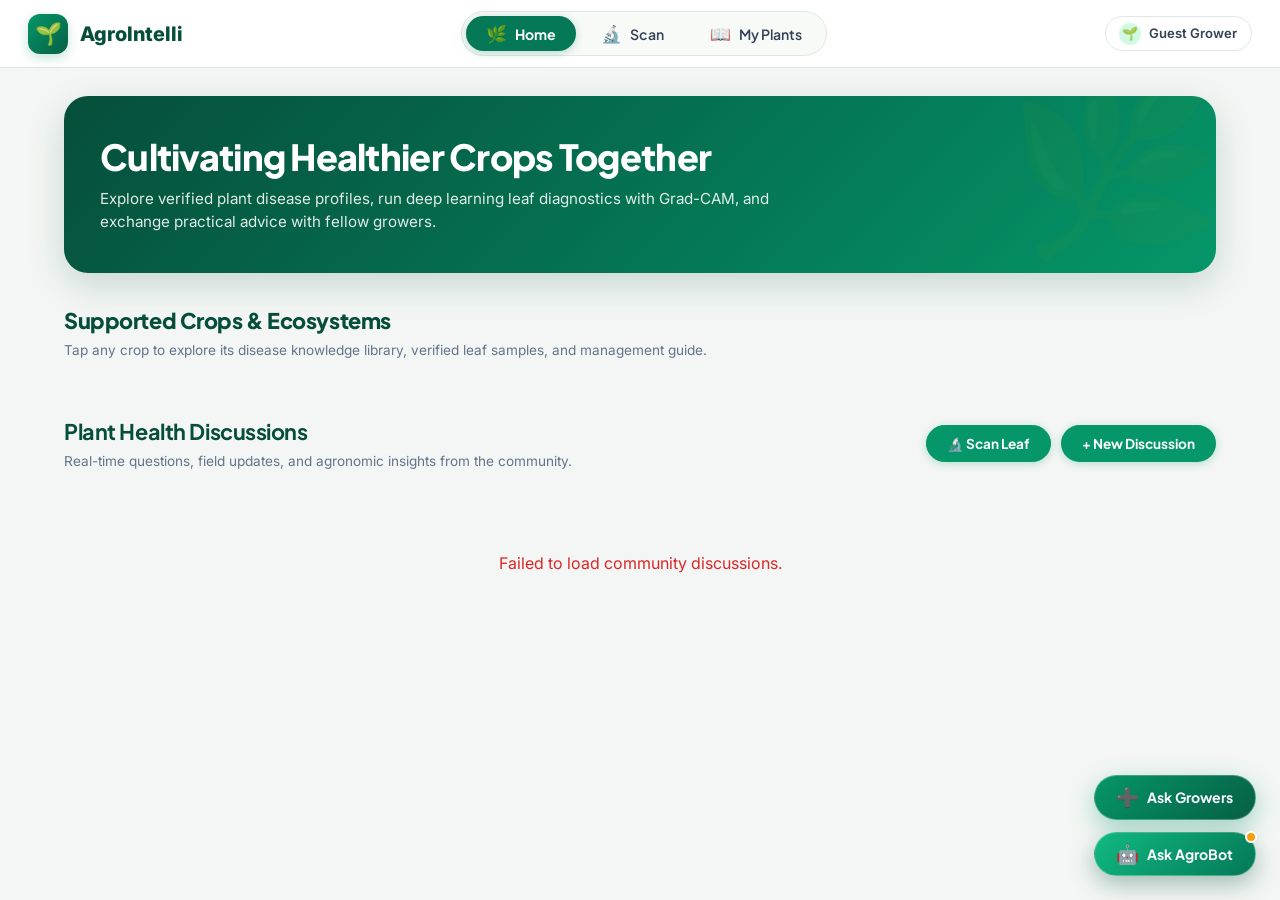
==== commit 15529a4f: "Improve follow-up scan journal experience Keep journal cards in landscape rows, expand scan details," ====
--- a/frontend/index.html
+++ b/frontend/index.html
@@ -472,6 +472,38 @@
     </div>
   </div>
 
+  <!-- Follow-up scans are entered in a modal so journal cards keep their size. -->
+  <div class="modal-backdrop" id="modal-followup-scan">
+    <div class="modal-card">
+      <div class="modal-header">
+        <h3 class="modal-title">Add Follow-up Scan</h3>
+        <button class="modal-close-btn" type="button" aria-label="Close">✕</button>
+      </div>
+      <form id="form-followup-scan" class="journal-checkin-form">
+        <div class="form-field">
+          <label class="form-label" for="checkin-image">Leaf photo</label>
+          <input class="form-input checkin-image" id="checkin-image" type="file" accept="image/*" required />
+        </div>
+        <div class="journal-checkin-fields">
+          <div class="form-field">
+            <label class="form-label" for="checkin-day">Timeline day</label>
+            <input class="form-input checkin-day" id="checkin-day" type="text" readonly required />
+          </div>
+          <div class="form-field">
+            <label class="form-label" for="checkin-date">Scan date</label>
+            <input class="form-input checkin-date" id="checkin-date" type="date" required />
+          </div>
+        </div>
+        <div class="form-field">
+          <label class="form-label" for="checkin-notes">Notes (optional)</label>
+          <textarea class="form-input checkin-notes" id="checkin-notes" rows="2" placeholder="Treatment or changes since the last scan"></textarea>
+        </div>
+        <button class="btn btn-primary checkin-submit" type="submit">Analyze and add to timeline</button>
+      </form>
+      <div id="checkin-result" class="checkin-result" hidden aria-live="polite"></div>
+    </div>
+  </div>
+
   <!-- 4. Image Lightbox Modal -->
   <div class="modal-backdrop" id="modal-lightbox">
     <div style="max-width: 90vw; max-height: 90vh; display: flex; align-items: center; justify-content: center;">
--- a/frontend/styles.css
+++ b/frontend/styles.css
@@ -1386,20 +1386,31 @@
 }
 .journal-grid {
   display: grid;
-  grid-template-columns: repeat(auto-fill, minmax(300px, 1fr));
-  gap: 1.25rem;
+  grid-template-columns: minmax(0, 1fr);
+  gap: 1rem;
 }
 .journal-card {
+  display: grid;
+  grid-template-columns: minmax(220px, 0.85fr) minmax(0, 1.5fr);
+  grid-template-areas:
+    "header timeline"
+    "meta timeline"
+    "notes timeline"
+    "footer timeline";
+  align-items: start;
+  column-gap: 1.25rem;
   background: #ffffff;
   border: 1.5px solid var(--border);
   border-radius: var(--radius-lg);
   padding: 1.25rem;
   box-shadow: var(--shadow-sm);
-  display: flex;
-  flex-direction: column;
-  justify-content: space-between;
   transition: var(--ease);
 }
+.journal-card-header { grid-area: header; }
+.journal-meta-row { grid-area: meta; gap: 0.5rem; }
+.journal-notes { grid-area: notes; }
+.journal-timeline { grid-area: timeline; width: 100%; }
+.journal-card-footer { grid-area: footer; }
 .journal-card:hover {
   transform: translateY(-2px);
   box-shadow: var(--shadow-md);
@@ -1531,6 +1542,48 @@
 .journal-checkin-form .checkin-submit {
   width: 100%;
 }
+.checkin-result {
+  margin-top: 1rem;
+  padding: 1rem;
+  border: 1px solid var(--border);
+  border-radius: var(--radius-md);
+  background: var(--surface-subtle);
+}
+.checkin-result-details {
+  display: grid;
+  grid-template-columns: repeat(2, minmax(0, 1fr));
+  gap: 0.55rem;
+  margin-top: 0.75rem;
+}
+.checkin-result-detail {
+  padding: 0.6rem;
+  border-radius: var(--radius-sm);
+  background: #ffffff;
+  color: var(--text-2);
+  font-size: 0.78rem;
+}
+.checkin-result-detail strong {
+  display: block;
+  margin-bottom: 0.15rem;
+  color: var(--emerald-800);
+  font-size: 0.7rem;
+  text-transform: uppercase;
+}
+.checkin-result-advice {
+  margin-top: 0.75rem;
+  color: var(--text-2);
+  font-size: 0.8rem;
+  line-height: 1.5;
+}
+.checkin-result-image {
+  display: block;
+  width: 100%;
+  max-height: 320px;
+  margin-top: 0.75rem;
+  border-radius: var(--radius-sm);
+  object-fit: contain;
+  background: #ffffff;
+}
 .chat-message-content p + p {
   margin-top: 0.45rem;
 }
@@ -1541,27 +1594,6 @@
   display: block;
   margin: 0.15rem 0 0.4rem;
   color: var(--emerald-800);
-}
-
-/* Give primary surfaces a gentle layered depth without changing the layout. */
-.hero-section {
-  background:
-    radial-gradient(ellipse at 85% 0%, rgba(52, 211, 153, 0.2), transparent 42%),
-    linear-gradient(125deg, #ffffff 0%, #f0faf4 58%, #e7f5ed 100%);
-  border: 1px solid rgba(16, 185, 129, 0.13);
-  box-shadow: 0 16px 36px rgba(6, 78, 59, 0.08);
-}
-.plant-card,
-.community-post-card,
-.scan-card,
-.journal-card {
-  box-shadow: 0 5px 16px rgba(6, 78, 59, 0.07), 0 1px 2px rgba(15, 23, 42, 0.04);
-}
-.plant-card:hover,
-.community-post-card:hover,
-.scan-card:hover,
-.journal-card:hover {
-  box-shadow: 0 12px 28px rgba(6, 78, 59, 0.12), 0 3px 8px rgba(15, 23, 42, 0.05);
 }
 
 /* ════════════════════════════════════════════════════════════
@@ -2161,6 +2193,11 @@
   .plants-grid { grid-template-columns: repeat(2, 1fr); gap: 0.75rem; }
   .batch-slots-row { grid-template-columns: 1fr; }
   .journal-checkin-fields { grid-template-columns: 1fr; gap: 0; }
+  .journal-card {
+    grid-template-columns: minmax(0, 1fr);
+    grid-template-areas: "header" "meta" "notes" "timeline" "footer";
+  }
+  .checkin-result-details { grid-template-columns: minmax(0, 1fr); }
   .fab-container {
     bottom: calc(var(--bottom-nav-h) + 14px);
     right: 14px;
